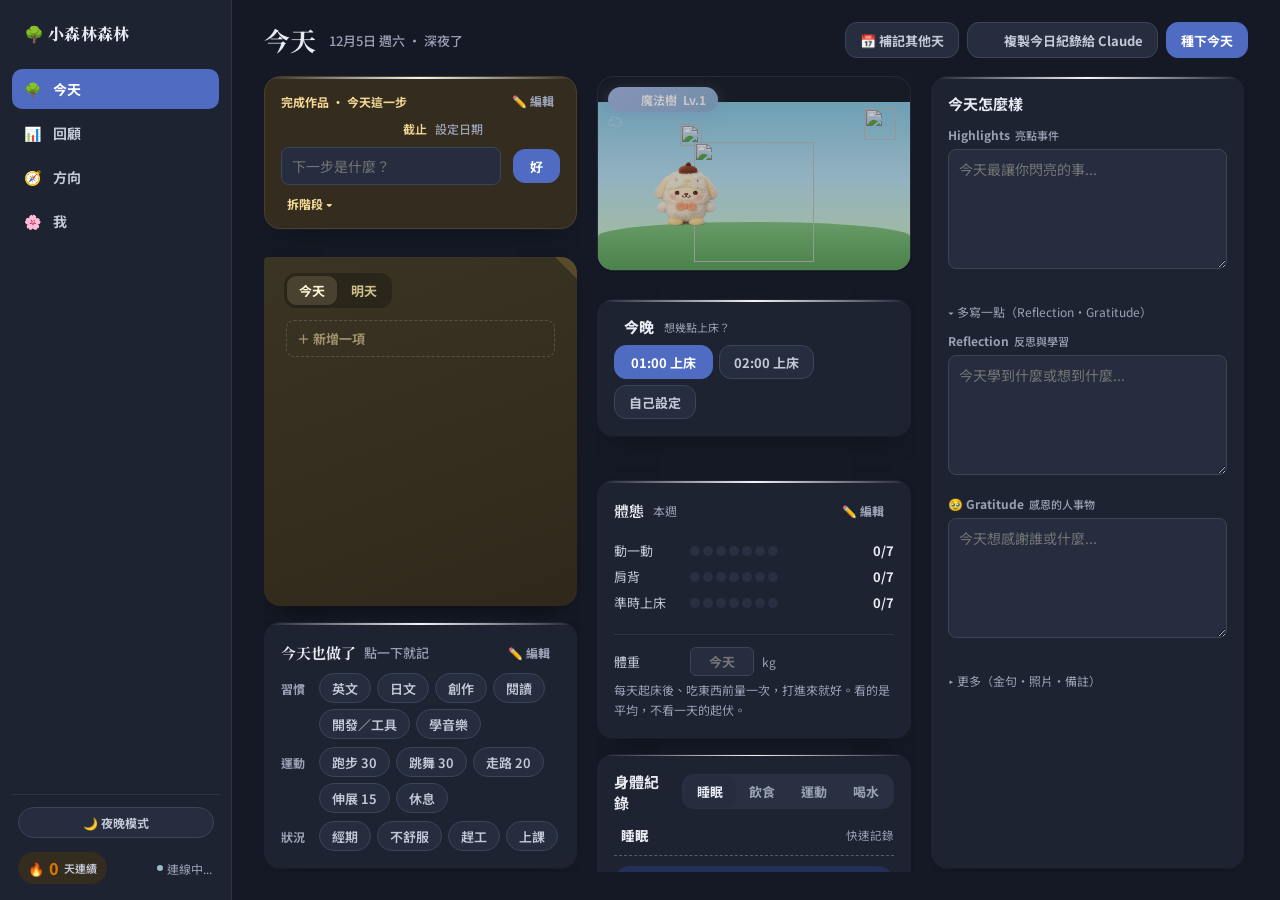
==== template/index.html @ 0d77231a "Direction page: sleep row, one goals list that is also the timeline, everything else folded into 'mo" ====
<!DOCTYPE html>
<html lang="zh-TW">
<head>
<meta charset="UTF-8"/>
<script>
// 全域錯誤顯示器：任何 JS 錯誤都在畫面頂端顯示紅條（含版本＋行號），
// 使用者截圖就能直接除錯——不再有「默默壞掉的空白畫面」。
window.__errLog=[];
window.addEventListener('error',function(e){
  window.__errLog.push((e.message||'?')+' @'+e.lineno);
  try{
    var show=function(){
      var t=document.getElementById('err-toast');
      if(!t){t=document.createElement('div');t.id='err-toast';
        t.style.cssText='position:fixed;top:8px;left:8px;right:8px;z-index:2147483647;background:#FFF0F0;border:2px solid #E24B4A;border-radius:12px;padding:9px 34px 9px 12px;font-size:12px;color:#A32D2D;font-family:monospace;line-height:1.6;word-break:break-all;box-shadow:0 6px 18px rgba(0,0,0,.15);';
        var x=document.createElement('div');x.textContent='✕';
        x.style.cssText='position:absolute;top:6px;right:10px;cursor:pointer;font-size:14px;font-weight:bold;';
        x.addEventListener('click',function(){t.remove();});
        t.appendChild(x);
        var m=document.createElement('div');m.id='err-toast-msg';t.appendChild(m);
        document.body.appendChild(t);}
      var msg=document.getElementById('err-toast-msg');
      if(msg)msg.textContent='⚠️ 程式錯誤（請截圖給 Claude）：'+(e.message||'?')+'（第 '+e.lineno+' 行）';
    };
    if(document.body)show();else document.addEventListener('DOMContentLoaded',show);
  }catch(_){}
});
</script>
<meta name="viewport" content="width=device-width,initial-scale=1.0,maximum-scale=1.0,viewport-fit=cover"/>
<title>魔法小森林</title>
<link rel="manifest" href="manifest.json"/>
<meta name="apple-mobile-web-app-capable" content="yes"/>
<meta name="mobile-web-app-capable" content="yes"/>
<meta name="apple-mobile-web-app-status-bar-style" content="default"/>
<meta name="apple-mobile-web-app-title" content="小森林"/>
<link rel="apple-touch-icon" href="puppy_icon.png"/>
<link rel="icon" type="image/png" href="puppy_icon.png"/>
<meta name="theme-color" content="#283E7C"/>
<link href="https://fonts.googleapis.com/css2?family=Baloo+2:wght@600;700;800&family=Quicksand:wght@400;500;600;700&family=Caveat:wght@600;700&family=Noto+Serif+TC:wght@600;700&family=Noto+Sans+TC:wght@400;500;700&display=swap" rel="stylesheet"/>
<style>
*{box-sizing:border-box;margin:0;padding:0;}
:root{
  --tc:#23252B;--tc2:#4A4D58;--tc3:#86899A;
  --primary:#283E7C;--primary-rgb:40,62,124;
  --secondary:#3F80B2;--secondary-rgb:63,128,178;
  --tertiary:#95BCC6;--tertiary-rgb:149,188,198;
  --pink:#E2AFC1;--pink-rgb:226,175,193;
  --gold:#FAC775;--gold-rgb:250,199,117;
  --ok:#3A8A6A;
  --g1:rgba(255,255,255,.55);--gb:rgba(255,255,255,.78);
  --gs:0 1px 2px rgba(35,35,30,.05),0 8px 20px -12px rgba(var(--primary-rgb),.22),0 10px 24px -14px rgba(var(--pink-rgb),.16),inset 0 1.5px 0 rgba(255,255,255,.92);
  --gs2:0 1px 2px rgba(35,35,30,.06),0 10px 26px -12px rgba(var(--primary-rgb),.26),0 14px 30px -14px rgba(var(--tertiary-rgb),.2),inset 0 2px 0 rgba(255,255,255,.95);
  --nm:4px 4px 10px rgba(var(--primary-rgb),.18),-2px -2px 7px rgba(255,255,255,.92),inset 0 1px 0 rgba(255,255,255,1);
  --nm-in:inset 3px 3px 8px rgba(var(--primary-rgb),.15),inset -2px -2px 6px rgba(255,255,255,.9);
}
body{font-family:'Quicksand',sans-serif;background:#E7E6E2;min-height:100vh;font-size:15px;}
/* 固定背景：灰階水泥感（點狀紋理＋顆粒噪點），iOS Safari 不支援 background-attachment:fixed，用 ::before 固定層 */
body::before{content:'';position:fixed;inset:0;z-index:-1;background-color:#E7E6E2;background-image:radial-gradient(circle,rgba(120,118,110,.22) 1px,transparent 1.4px);background-size:26px 26px;}
body::after{content:'';position:fixed;inset:0;z-index:-1;pointer-events:none;opacity:.5;background-image:url("data:image/svg+xml,%3Csvg xmlns='http://www.w3.org/2000/svg' width='120' height='120'%3E%3Cfilter id='n'%3E%3CfeTurbulence type='fractalNoise' baseFrequency='0.9' numOctaves='2' stitchTiles='stitch'/%3E%3C/filter%3E%3Crect width='100%25' height='100%25' filter='url(%23n)' opacity='0.05'/%3E%3C/svg%3E");}
.wrap{max-width:860px;margin:0 auto;}
.bg{min-height:100vh;padding:0 0 calc(90px + env(safe-area-inset-bottom));}
/* Web/桌面版：整體字級偏小，統一放大一點（改這個 --web-zoom 就能一次調整整體縮放） */
:root{--web-zoom:1;}
@media(min-width:768px){:root{--web-zoom:1.15;}.wrap{zoom:var(--web-zoom);}.bot-nav-wrap{zoom:var(--web-zoom);}}

/* TOP BAR */
.top-bar{padding:14px 1rem 8px;display:flex;align-items:center;justify-content:space-between;z-index:10;}
.top-date{font-family:'Baloo 2',sans-serif;font-size:15px;font-weight:800;color:var(--tc);display:flex;align-items:center;gap:6px;}
.top-date-sub{font-size:11px;color:var(--tc3);margin-top:1px;}
.date-btn{background:none;border:none;cursor:pointer;text-align:left;padding:0;}
.date-btn:hover .top-date{color:var(--primary);}
.streak-pill{display:flex;align-items:center;gap:5px;background:rgba(255,255,255,.7);border:1.5px solid rgba(255,200,80,.5);border-radius:999px;padding:4px 12px;box-shadow:0 2px 8px rgba(200,150,60,.12);}
.streak-num{font-family:'Baloo 2',sans-serif;font-size:16px;font-weight:800;color:#D4750A;}
.sync-badge{display:flex;align-items:center;gap:4px;font-size:10.5px;color:var(--tc3);padding:0 2px;}
.sync-dot{width:6px;height:6px;border-radius:50%;background:var(--tertiary);}
.sync-dot.syncing{background:var(--gold);animation:syncPulse .5s ease-in-out infinite;}
.sync-dot.error{background:#F09595;}

/* NAV */
.bot-nav-wrap{position:fixed;left:14px;right:14px;bottom:calc(16px + env(safe-area-inset-bottom));z-index:100;}
.bot-nav{max-width:860px;margin:0 auto;display:flex;align-items:center;gap:2px;background:rgba(255,255,255,.72);backdrop-filter:blur(22px);-webkit-backdrop-filter:blur(22px);border:1.5px solid rgba(255,255,255,.9);border-radius:999px;padding:7px 8px;box-shadow:0 14px 30px -10px rgba(var(--primary-rgb),.35),0 2px 6px rgba(0,0,0,.06),inset 0 1px 0 rgba(255,255,255,.95);}
.nav-btn{flex:1;padding:6px 2px;border:none;background:transparent;cursor:pointer;display:flex;flex-direction:column;align-items:center;gap:2px;font-family:'Quicksand',sans-serif;font-size:10px;font-weight:700;color:var(--tc3);transition:color .15s,background .15s;}
.nav-btn{border-radius:999px;margin:0;}
.nav-btn.active{color:#fff;background:linear-gradient(135deg,var(--primary),var(--secondary));box-shadow:0 6px 14px -4px rgba(var(--primary-rgb),.55);}
.nav-btn img{width:19px;height:19px;opacity:.48;transition:opacity .15s;}
.nav-btn.active img{opacity:1;}

.page{padding:0 .9rem;display:none;}
.page.active{display:block;}

/* GLASS CARDS */
.gcard{background:var(--g1);backdrop-filter:blur(16px);-webkit-backdrop-filter:blur(16px);border:1.5px solid var(--gb);border-radius:24px;box-shadow:var(--gs);padding:1.1rem 1.15rem;margin-bottom:12px;position:relative;overflow:hidden;}
.gcard::before{content:'';position:absolute;top:0;left:0;right:0;height:1.5px;background:linear-gradient(90deg,transparent,rgba(255,255,255,.95),transparent);pointer-events:none;}
.gcard-scene{background:rgba(240,248,255,.58);backdrop-filter:blur(28px);-webkit-backdrop-filter:blur(28px);border:1.5px solid rgba(255,255,255,.8);border-radius:26px;box-shadow:var(--gs2);padding:1rem;margin-bottom:12px;position:relative;overflow:hidden;}
.gcard-nb{background:rgba(255,252,235,.65);backdrop-filter:blur(18px);border:1.5px solid rgba(255,230,140,.5);border-radius:22px;box-shadow:0 8px 28px rgba(200,150,60,.1),inset 0 2px 0 rgba(255,255,255,.95);padding:1.1rem 1.15rem;margin-bottom:12px;}
.sec-hd{font-family:'Baloo 2',sans-serif;font-size:14px;font-weight:800;color:var(--tc);margin-bottom:12px;display:flex;align-items:center;gap:7px;}

/* RWD ROWS */
.home-row1,.home-row2{display:block;}
@media(min-width:768px){
  #today-events-card{margin-top:12px;margin-bottom:0;}
  .home-row1{display:flex;gap:12px;align-items:stretch;margin-bottom:12px;}
  .home-row1 .col-scene{flex:9;min-width:0;display:flex;flex-direction:column;}
  .home-row1 .col-habits{flex:3;min-width:0;display:flex;flex-direction:column;}
  .home-row1 .col-habits .gcard{flex:1;margin-bottom:0;display:flex;flex-direction:column;}
  .home-row1 .gcard-scene{flex:1;margin-bottom:0;display:flex;flex-direction:column;}
  .home-row1 .gcard-scene .scene-stage{flex:1;height:auto;min-height:300px;}
  .col-habits #habits{flex:1;align-content:flex-start;}
  .home-row2{display:flex;gap:12px;align-items:stretch;}
  .home-row2 .col-diary{flex:7;min-width:0;}
  .home-row2 .col-tdl{flex:5;min-width:0;}
  .home-row2 .gcard-nb,.home-row2 .gcard{margin-bottom:12px;height:calc(100% - 12px);}
  .col-habits #habits{display:flex !important;flex-direction:column;gap:8px;}
}

/* SCENE */
.scene-stage{position:relative;height:300px;z-index:1;border-radius:18px;overflow:hidden;}
.sky-bg{position:absolute;inset:0;background:linear-gradient(180deg,#87CEEB 0%,#B8E4F9 45%,#C8EED8 75%,#A8D8A8 100%);}
.ground-el{position:absolute;bottom:0;left:0;right:0;height:48px;background:linear-gradient(180deg,#7EC87E,#5BA85B);border-radius:50% 50% 0 0/30% 30% 0 0;}
.floor-flowers{position:absolute;inset:0;pointer-events:none;z-index:3;}
.floor-flower-item{position:absolute;cursor:grab;touch-action:none;pointer-events:all;z-index:3;}
.floor-flower-item:active{cursor:grabbing;}

/* STICKY NOTE */
.sticky-note{position:absolute;right:10px;top:10px;z-index:6;background:linear-gradient(160deg,#FFF7DC,#FCEEB8);border:none;border-radius:4px 14px 14px 14px;padding:13px 14px 20px;min-width:130px;max-width:170px;box-shadow:0 2px 4px rgba(35,35,30,.1),0 14px 26px -14px rgba(160,120,20,.4);font-size:11px;color:var(--tc);transform:rotate(2deg);cursor:grab;touch-action:none;animation:noteFloat 4s ease-in-out infinite;}
.sticky-note:active{cursor:grabbing;}
/* 自由調整寬高：拖右下角 */
.sticky-note.sized{display:flex;flex-direction:column;max-width:none;min-width:0;}
/* 拉大後清單靠 flex 自動填滿剩餘高度並自己撐出捲軸；
   min-height:0 是必要的，否則 flex 項目不會縮到比內容小、也就不會出現捲軸 */
.sticky-note.sized #sticky-items{flex:1 1 auto;min-height:0;overflow-y:auto;overflow-x:hidden;padding-right:6px;}
/* 捲軸改細窄圓角、配色跟著紙條的暖棕色走，不要用瀏覽器預設的灰色直角樣式 */
.sticky-note.sized #sticky-items{scrollbar-width:thin;scrollbar-color:#C9AE73 transparent;}
.sticky-note.sized #sticky-items::-webkit-scrollbar{width:5px;}
.sticky-note.sized #sticky-items::-webkit-scrollbar-track{background:transparent;}
.sticky-note.sized #sticky-items::-webkit-scrollbar-thumb{background:#C9AE73;border-radius:999px;}
.sticky-note.sized #sticky-items::-webkit-scrollbar-thumb:hover{background:#B79A55;}
.sticky-resize{position:absolute;right:1px;bottom:1px;width:18px;height:18px;cursor:nwse-resize;touch-action:none;z-index:9;opacity:.45;transition:opacity .15s;}
.sticky-resize::before{content:'';position:absolute;right:4px;bottom:4px;width:8px;height:8px;border-right:2px solid #B79A55;border-bottom:2px solid #B79A55;border-radius:0 0 3px 0;}
.sticky-note:hover .sticky-resize{opacity:.9;}
.sticky-resize:active{opacity:1;}
.sticky-note::before{content:'';position:absolute;top:0;right:0;width:0;height:0;border-style:solid;border-width:0 18px 18px 0;border-color:transparent #F0DA8E transparent transparent;}
.sticky-hw-date{position:absolute;bottom:2px;right:12px;font-family:'Caveat',cursive;font-size:1.6em;font-weight:700;color:#8A6D1F;transform:rotate(-4deg);opacity:.9;pointer-events:none;}
.sticky-top{display:flex;align-items:center;justify-content:space-between;gap:6px;margin-bottom:3px;}
.sticky-header{font-weight:700;font-size:1em;color:#A08030;white-space:nowrap;}
.sticky-item{display:flex;align-items:center;gap:6px;margin-bottom:5px;font-size:1em;line-height:1.4;}
.sticky-check{width:var(--sn-cb,20px);height:var(--sn-cb,20px);flex-shrink:0;border:1.5px solid rgba(160,130,60,.55);border-radius:5px;cursor:pointer;display:flex;align-items:center;justify-content:center;font-size:calc(var(--sn-cb,20px)*0.62);color:var(--ok);background:rgba(255,255,255,.7);}
.sticky-check.done{background:rgba(var(--tertiary-rgb),.4);border-color:rgba(var(--tertiary-rgb),.8);}
.sticky-empty{font-size:1em;color:#B09850;line-height:1.6;text-align:center;padding:4px 0;}
.sticky-item .sticky-txt{flex:1;min-width:0;}
/* 一律淡淡顯示就好：只在 hover 出現的話，手機上等於找不到 */
.sticky-del{flex-shrink:0;width:16px;height:16px;border:none;padding:0;border-radius:4px;background:none;color:#B79A55;font-size:11px;line-height:1;cursor:pointer;opacity:.45;transition:opacity .15s,background .15s,color .15s;}
.sticky-item:hover .sticky-del{opacity:.8;}
/* 便利貼上直接新增 */
.sticky-add{margin:3px 2px 0;padding:5px 6px;border:1.5px dashed rgba(183,154,85,.5);border-radius:8px;
  text-align:center;color:#9A8248;font-weight:700;cursor:pointer;opacity:.7;transition:opacity .15s,background .15s;}
.sticky-add:hover{opacity:1;background:rgba(183,154,85,.12);}
.sticky-addrow{display:flex;align-items:center;gap:4px;margin:3px 2px 0;}
.sticky-addin{min-width:0;background:rgba(255,255,255,.85);border:1.5px solid rgba(183,154,85,.45);border-radius:7px;
  padding:4px 6px;font-family:'Quicksand',sans-serif;font-size:1em;color:var(--tc);outline:none;}
.sticky-addin:focus{border-color:rgba(183,154,85,.9);}
.sticky-addin.th{flex:0 0 42%;}
.sticky-addin.tk{flex:1;}
.sticky-addok{flex-shrink:0;width:22px;height:22px;border:none;border-radius:6px;cursor:pointer;
  background:rgba(183,154,85,.25);color:#7A5F20;font-size:12px;line-height:1;}
.sticky-addok:hover{background:rgba(183,154,85,.45);}
/* 拖曳排序把手（便利貼與明天 TDL 編輯列共用） */
/* 把手要好按：13px 的小方塊手指根本點不到，靠左右內距把可觸範圍撐到 ~24px */
.row-grip{flex-shrink:0;width:10px;padding:6px 7px;margin:-6px -2px -6px -4px;text-align:center;
  cursor:grab;user-select:none;touch-action:none;
  color:#B79A55;font-size:13px;line-height:1;opacity:.45;transition:opacity .15s;}
.sticky-item:hover .row-grip,.tdl-row-wrap:hover .row-grip{opacity:.75;}
.row-grip:active{cursor:grabbing;opacity:1;}
.tdl-row-wrap .row-grip{color:var(--tc3);}
.row-dragging{opacity:.6;transform:scale(.99);}
/* ⏩ 順延到明天 */
.sticky-post{flex-shrink:0;width:18px;height:18px;border:none;padding:0;border-radius:5px;background:none;color:#9A8248;font-size:11px;line-height:1;cursor:pointer;opacity:.45;transition:opacity .15s,background .15s,color .15s;}
.sticky-item:hover .sticky-post{opacity:.85;}
.sticky-post:hover,.sticky-post:active{background:rgba(var(--secondary-rgb),.22);color:var(--secondary);opacity:1;}
.sticky-carry{margin-left:5px;padding:0 5px;border-radius:999px;background:rgba(183,154,85,.22);color:#8A6A2E;font-size:9.5px;font-weight:800;font-family:'Baloo 2',sans-serif;vertical-align:1px;white-space:nowrap;}
.sticky-del:hover,.sticky-del:active{background:rgba(200,60,60,.15);color:#C03A3A;opacity:1;}
.sticky-ctrls{display:flex;gap:3px;flex-shrink:0;}
.sn-btn{width:18px;height:18px;border:none;border-radius:5px;background:rgba(180,140,40,.18);color:#8A6A20;font-size:12px;font-weight:700;cursor:pointer;line-height:1;padding:0;display:flex;align-items:center;justify-content:center;}
.sn-btn:active{background:rgba(180,140,40,.35);}

.level-pill{display:inline-flex;align-items:center;gap:6px;background:linear-gradient(135deg,var(--primary),var(--secondary));border:none;border-radius:999px;padding:5px 16px;font-family:'Baloo 2',sans-serif;font-size:13px;font-weight:700;color:#fff;box-shadow:0 4px 14px rgba(var(--primary-rgb),.35);}
.exp-seg{width:20px;height:8px;border-radius:4px;transition:all .3s;}
.exp-seg.on{background:linear-gradient(90deg,var(--tertiary),var(--tertiary));box-shadow:0 0 6px rgba(var(--tertiary-rgb),.5);}
.exp-seg.pulse{animation:segPulse 1.4s ease-in-out infinite;}
.exp-seg.off{background:rgba(255,255,255,.4);}

/* CHIPS */
.neo-chip{display:flex;align-items:center;gap:7px;padding:9px 11px;background:linear-gradient(145deg,rgba(255,255,255,.92),rgba(227,233,242,.65));border:1.5px solid rgba(255,255,255,.85);border-radius:15px;box-shadow:var(--nm);cursor:pointer;font-size:12px;font-weight:600;color:var(--tc);transition:all .18s;user-select:none;position:relative;overflow:hidden;}
.neo-chip:hover{box-shadow:5px 5px 13px rgba(var(--primary-rgb),.22),-3px -3px 9px rgba(255,255,255,.95);}
.neo-chip.on{background:linear-gradient(145deg,rgba(var(--tertiary-rgb),.45),rgba(var(--tertiary-rgb),.55));border-color:rgba(var(--tertiary-rgb),.7);box-shadow:var(--nm-in);}
.neo-chip.locked{opacity:.65;cursor:not-allowed;}

/* BUTTONS — Neumorphism：淺色同底面＋雙層柔和陰影營造凹凸感 */
.liq-btn{width:100%;padding:13px;border:none;border-radius:18px;cursor:pointer;font-family:'Baloo 2',sans-serif;font-size:15px;font-weight:800;background:linear-gradient(135deg,var(--primary) 0%,var(--secondary) 40%,var(--tertiary) 100%);color:#fff;box-shadow:5px 5px 14px rgba(var(--primary-rgb),.35),-3px -3px 10px rgba(255,255,255,.5),inset 0 1.5px 0 rgba(255,255,255,.35);display:flex;align-items:center;justify-content:center;gap:8px;margin-bottom:10px;transition:transform .15s,box-shadow .15s;position:relative;overflow:hidden;}
.liq-btn:hover{transform:translateY(-2px);}
.liq-btn:active{transform:translateY(0);box-shadow:inset 3px 3px 8px rgba(30,45,90,.35),inset -2px -2px 6px rgba(255,255,255,.25);}
.liq-btn:disabled{opacity:.5;cursor:not-allowed;transform:none;}
.ghost-btn{width:100%;padding:10px;border-radius:15px;cursor:pointer;font-family:'Quicksand',sans-serif;font-size:13px;font-weight:600;color:var(--tc2);background:linear-gradient(145deg,#fff,#EEF0F5);border:none;box-shadow:var(--nm);display:flex;align-items:center;justify-content:center;gap:6px;margin-bottom:8px;transition:box-shadow .15s;}
.ghost-btn:active{box-shadow:var(--nm-in);}
.mini-btn{background:linear-gradient(145deg,#fff,#EEF0F5);border:none;border-radius:11px;padding:7px 14px;color:var(--primary);font-family:'Baloo 2',sans-serif;font-weight:700;font-size:13px;cursor:pointer;box-shadow:var(--nm);transition:box-shadow .15s,transform .1s;}
.mini-btn:active{box-shadow:var(--nm-in);transform:translateY(1px);}

/* DIARY */
.diary-section{margin-bottom:12px;}
.diary-label{font-size:13px;font-weight:700;color:var(--tc);margin-bottom:5px;display:flex;align-items:center;gap:5px;}
.diary-ta{width:100%;min-height:52px;resize:vertical;background:rgba(255,255,255,.5);border:1.5px solid rgba(255,255,255,.7);border-radius:12px;padding:8px 11px;font-family:'Quicksand',sans-serif;font-size:13px;color:var(--tc);line-height:1.7;outline:none;box-shadow:var(--nm-in);}
.diary-ta:focus{border-color:rgba(var(--tertiary-rgb),.7);}
.quote-input{width:100%;background:rgba(255,255,255,.5);border:1.5px solid rgba(var(--secondary-rgb),.4);border-radius:12px;padding:8px 11px;font-family:'Quicksand',sans-serif;font-size:13px;color:var(--tc);outline:none;box-shadow:var(--nm-in);font-style:italic;}

/* TDL */
.tdl-row-wrap{display:flex;gap:6px;margin-bottom:7px;align-items:center;}
.tdl-in{background:rgba(255,255,255,.72);border:1.5px solid rgba(255,255,255,.85);border-radius:11px;padding:7px 9px;font-family:'Quicksand',sans-serif;font-size:13px;color:var(--tc);outline:none;box-shadow:var(--nm-in);}
.tdl-confirm-btn{background:rgba(255,255,255,.55);border:1.5px solid rgba(255,255,255,.8);border-radius:9px;cursor:pointer;padding:5px 8px;font-size:13px;color:var(--tc3);flex-shrink:0;transition:all .15s;}
.tdl-confirm-btn.confirmed{background:rgba(var(--tertiary-rgb),.35);border-color:rgba(var(--tertiary-rgb),.7);color:var(--ok);}
.tdl-del-btn{background:rgba(255,255,255,.45);border:1.5px solid rgba(255,255,255,.7);border-radius:9px;cursor:pointer;padding:5px 8px;font-size:13px;color:var(--tc3);flex-shrink:0;}
.tdl-row-wrap.confirmed-row .tdl-in{color:var(--ok);font-weight:600;}

/* CAL POPUP */
.cal-grid{display:grid;grid-template-columns:repeat(7,1fr);gap:0;border:1px solid rgba(var(--secondary-rgb),.3);border-radius:16px;overflow:hidden;background:rgba(255,255,255,.6);}
.cal-dow{text-align:center;font-size:11.5px;font-weight:700;color:var(--tc3);padding:9px 0 7px;letter-spacing:2px;border-bottom:1px solid rgba(var(--secondary-rgb),.25);background:rgba(255,255,255,.55);}
.cal-day{min-height:76px;min-width:0;display:flex;flex-direction:column;align-items:stretch;justify-content:flex-start;cursor:pointer;font-size:13px;font-weight:600;color:var(--tc);position:relative;background:transparent;transition:background .15s;padding:3px 3px 4px;gap:2px;border-right:1px solid rgba(var(--secondary-rgb),.15);border-bottom:1px solid rgba(var(--secondary-rgb),.15);overflow:hidden;}
.cal-grid > :nth-child(7n){border-right:none;}
/* 日期數字靠左（不再置中），跟「+」各占一角，格子再窄也不會擠在一起；
   右邊保留固定寬度給「+」，數字/圓點永遠留在安全區內 */
.cal-day .cd-num{display:flex;align-items:center;justify-content:flex-start;line-height:1;margin-bottom:1px;padding-right:19px;}
.cal-day .cd-n{width:24px;height:24px;flex-shrink:0;border-radius:50%;display:flex;align-items:center;justify-content:center;font-family:'Baloo 2',sans-serif;font-size:14.5px;font-weight:800;}
/* 備註小圓點獨立放右下角，不擠進日期數字那一列——跟「+」（右上）、數字（左上）三個角落互不相干 */
.cd-note-dot{position:absolute;bottom:4px;right:4px;width:5px;height:5px;border-radius:50%;background:var(--gold);z-index:1;}
.cal-add{position:absolute;top:3px;right:3px;width:19px;height:19px;border-radius:50%;background:rgba(var(--primary-rgb),.13);color:var(--primary);font-size:13px;font-weight:700;line-height:19px;text-align:center;cursor:pointer;z-index:2;opacity:.6;}
.cal-day:hover .cal-add{opacity:1;}
.cal-add:hover{background:rgba(var(--primary-rgb),.3);opacity:1;}
.cal-add:active{opacity:1;transform:scale(.92);}
/* 手機沒有 hover，「+」直接稍微淡淡常駐顯示，不用等點過才看得到 */
@media(hover:none){.cal-add{opacity:.7;}}
/* 行程方塊：看起來就可以點（細框），點下去直接編輯該行程 */
.cal-ev-chip{min-width:0;font-size:10px;line-height:1.45;background:rgba(var(--primary-rgb),.12);color:var(--primary);border:1px solid rgba(var(--primary-rgb),.2);border-radius:5px;padding:2px 5px;overflow:hidden;text-overflow:ellipsis;white-space:nowrap;font-weight:700;text-align:left;margin-bottom:2px;cursor:pointer;}
.cal-ev-chip:active{filter:brightness(.94);transform:scale(.97);}
.cal-more{font-size:10px;color:var(--secondary);font-weight:700;text-align:left;padding-left:4px;}
/* 跨日行程橫幅：每一天各自渲染自己那一小段，同一列裡沒有橫幅的格子補一個等高透明佔位——
   靠 CSS Grid 每列自動同高對齊，不用量 DOM 座標，縮放/換字級都不會跑位或疊住下面的行程 */
.cal-bars{display:flex;flex-direction:column;gap:2px;margin:1px 0 3px;min-width:0;}
.cal-bar-seg{min-width:0;border-radius:4px;font-size:10px;line-height:1;color:#fff;font-weight:700;padding:0 4px;display:flex;align-items:center;overflow:hidden;white-space:nowrap;text-overflow:ellipsis;cursor:pointer;}
.cal-bar-seg:active{filter:brightness(.92);}
.cal-bar-seg.empty{background:transparent;cursor:default;pointer-events:none;}
/* 日曆下方面板：質感細節 */
.cal-day-badge{width:40px;height:40px;border-radius:12px;background:linear-gradient(155deg,var(--primary),#1B2C58);color:#fff;display:flex;flex-direction:column;align-items:center;justify-content:center;line-height:1;flex-shrink:0;box-shadow:0 1px 2px rgba(var(--primary-rgb),.3),0 8px 16px -8px rgba(var(--primary-rgb),.55);}
.cal-day-badge .cdb-n{font-family:'Baloo 2',sans-serif;font-size:16px;font-weight:800;}
.cal-day-badge .cdb-m{font-size:10px;letter-spacing:.05em;opacity:.85;margin-top:4px;}
.cal-vine{height:12px;margin:16px 0;background-image:url("data:image/svg+xml,%3Csvg xmlns='http://www.w3.org/2000/svg' width='40' height='14' viewBox='0 0 40 14'%3E%3Cpath d='M0 7 Q10 -2 20 7 T40 7' fill='none' stroke='%23C8BEEA' stroke-width='1.4'/%3E%3C/svg%3E");background-repeat:repeat-x;background-size:36px 12px;opacity:.8;}
.cal-ev-row{border-radius:12px;transition:background .15s;}
.cal-ev-row:hover{background:rgba(var(--secondary-rgb),.16);}
.cal-tag-chip{font-size:10.5px;font-weight:700;border-radius:999px;padding:4px 12px;background:rgba(var(--secondary-rgb),.35);color:var(--primary);flex-shrink:0;white-space:nowrap;}
.cal-swatch-dot{border-radius:9px;transition:transform .12s,box-shadow .12s;box-shadow:0 1px 3px rgba(35,35,30,.15);}
.cal-swatch-dot.picked{transform:scale(1.14);box-shadow:0 2px 8px rgba(var(--primary-rgb),.35);}
.cal-swatch:hover .cal-swatch-dot{transform:translateY(-2px);}
.cal-swatch:active .cal-swatch-dot{transform:scale(.92);}
.cal-form-card{border:1.5px solid rgba(var(--secondary-rgb),.5);border-radius:16px;padding:16px;margin-top:0;background:rgba(255,255,255,.62);box-shadow:0 1px 2px rgba(var(--primary-rgb),.05),0 12px 28px -18px rgba(var(--primary-rgb),.22);}
.cal-lbl{font-size:12px;color:var(--tc2);font-weight:700;letter-spacing:.02em;display:inline-flex;align-items:center;gap:4px;}
.cal-lbl svg{flex-shrink:0;opacity:.85;}
.cal-save-btn{font-size:14px;padding:12px 16px;}
.cal-save-btn:active{transform:translateY(1px);}
.cal-save-btn:active{transform:translateY(1px) scale(.99);box-shadow:0 1px 2px rgba(var(--primary-rgb),.35);}
@media(min-width:768px){
  .cal-day{min-height:92px;padding:4px 4px 5px;gap:2.5px;}
  .cal-day .cd-num{padding-right:22px;}
  .cal-day .cd-n{width:30px;height:30px;font-size:17px;}
  .cal-ev-chip{font-size:11px;padding:3px 7px;}
  .cal-more{font-size:10.5px;}
  .cal-dow{font-size:12.5px;}
  .cal-add{width:20px;height:20px;font-size:14px;line-height:20px;}
}
.cal-day:hover{background:rgba(var(--primary-rgb),.08);}
/* 日曆格子的三種狀態，各自負責一件事，疊在一起也不會打架：
   ① 有紀錄的那天 → 整格淺藍綠底（一眼看出「這天寫過東西」）
   ② 今天 → 數字實心深色圓（不靠底色，跟其他底色狀態都能共存）
   ③ 補記中正在看的那一天 → 整格淡黃底＋數字變深黃色（不再用外框圈，跟「已有紀錄」的
      藍綠底疊在一起時，淡黃底優先顯示——你正在看的那天，比它有沒有紀錄更重要） */
.cal-day.has-record{background:rgba(var(--tertiary-rgb),.24);}
.cal-day.has-record:hover{background:rgba(var(--tertiary-rgb),.34);}
.cal-day.has-record .cd-n{color:#1F6B54;}
.cal-day.today .cd-n{background:var(--primary);color:#fff;font-weight:800;}
.cal-day.today.has-record .cd-n{color:#fff;}
.cal-day.viewing{background:rgba(var(--gold-rgb),.38);}
.cal-day.viewing:hover{background:rgba(var(--gold-rgb),.46);}
.cal-day.viewing .cd-n{color:#7A5A00;font-weight:800;}
.cal-day.empty{pointer-events:none;background:rgba(230,238,244,.3);}
.cal-day.empty .cal-add{display:none;}
.cal-dot{width:5px;height:5px;border-radius:50%;background:var(--tertiary);position:absolute;bottom:3px;}
.cal-chip{display:flex;align-items:center;gap:5px;padding:7px 8px;background:rgba(255,255,255,.5);border:1.5px solid rgba(255,255,255,.8);border-radius:11px;cursor:pointer;font-size:11px;font-weight:600;color:var(--tc);transition:all .15s;}
.cal-chip.on{background:rgba(var(--tertiary-rgb),.35);border-color:rgba(var(--tertiary-rgb),.7);}

/* HEATMAP */
.heatmap-row{display:flex;align-items:center;gap:6px;margin-bottom:6px;}
.heatmap-label{font-size:11px;color:var(--tc2);width:44px;flex-shrink:0;font-weight:600;}
.heatmap-cells{display:flex;gap:2px;flex:1;}
.heatmap-cell{width:100%;aspect-ratio:1;border-radius:3px;}
.heatmap-cell.done{background:linear-gradient(135deg,var(--tertiary),var(--tertiary));box-shadow:0 0 4px rgba(var(--tertiary-rgb),.4);}
.heatmap-cell.miss{background:rgba(var(--secondary-rgb),.2);}

/* STATS */
.stat-grid{display:grid;grid-template-columns:repeat(3,1fr);gap:8px;margin-bottom:12px;}
.stat-card{background:rgba(255,255,255,.5);border-radius:14px;padding:10px;text-align:center;box-shadow:var(--nm-in);}
.stat-num{font-family:'Baloo 2',sans-serif;font-size:22px;font-weight:800;}
.stat-lbl{font-size:10px;color:var(--tc3);margin-top:2px;}
.exp-badge{background:linear-gradient(135deg,rgba(var(--tertiary-rgb),.4),rgba(var(--tertiary-rgb),.3));border:1.5px solid rgba(var(--tertiary-rgb),.5);border-radius:999px;padding:2px 10px;font-family:'Baloo 2',sans-serif;font-size:12px;font-weight:700;color:var(--ok);}
.week-card{background:rgba(255,255,255,.5);border:1.5px solid rgba(255,255,255,.75);border-radius:18px;box-shadow:var(--gs);padding:.9rem 1rem;margin-bottom:10px;}
.week-day-hd{font-family:'Baloo 2',sans-serif;font-size:13px;font-weight:800;color:var(--tc);margin-bottom:6px;display:flex;align-items:center;justify-content:space-between;}
.habit-dots{display:flex;gap:4px;flex-wrap:wrap;}
.habit-dot{width:24px;height:24px;border-radius:8px;display:flex;align-items:center;justify-content:center;}
.habit-dot.done{background:rgba(var(--tertiary-rgb),.25);box-shadow:var(--nm-in);}
.habit-dot.miss{background:rgba(var(--secondary-rgb),.15);}
.week-diary-full{font-size:12px;color:var(--tc2);margin-top:6px;background:rgba(255,255,255,.4);border-radius:10px;padding:8px 10px;line-height:1.6;}
.week-diary-full b{color:var(--tc);}
.empty-state{text-align:center;padding:2rem 1rem;color:var(--tc3);font-size:13px;line-height:2;}
.witness-card{background:linear-gradient(135deg,rgba(var(--tertiary-rgb),.28),rgba(var(--secondary-rgb),.22));border:1.5px solid rgba(255,255,255,.75);border-radius:20px;padding:14px 16px;margin-bottom:12px;font-size:13px;line-height:1.85;color:var(--tc);box-shadow:var(--gs);}

/* PERIOD NAV */
.period-nav{display:flex;align-items:center;justify-content:space-between;background:rgba(255,255,255,.55);border:1.5px solid rgba(255,255,255,.8);border-radius:16px;padding:8px 6px;margin-top:4px;margin-bottom:10px;box-shadow:var(--nm);}
.period-arrow{background:rgba(255,255,255,.7);border:1.5px solid rgba(var(--secondary-rgb),.5);border-radius:10px;width:34px;height:34px;font-size:16px;color:var(--tc);cursor:pointer;flex-shrink:0;}
.period-label{font-family:'Baloo 2',sans-serif;font-size:13px;font-weight:800;color:var(--tc);text-align:center;flex:1;}
.jump-today-btn{display:inline-block;font-size:11px;color:#5A4A8A;background:rgba(var(--secondary-rgb),.35);border:1px solid rgba(var(--secondary-rgb),.6);border-radius:999px;padding:4px 12px;cursor:pointer;margin-bottom:10px;}

/* COMPARE */
.cmp{font-size:10px;margin-left:4px;font-weight:700;}
.cmp.up{color:var(--ok);}
.cmp.down{color:#B8724A;}
.cmp.same{color:var(--tc3);}
/* 監督模式（唯讀）：把會寫入的操作全部藏起來；文字輸入由 JS 設 readOnly */
body.viewer-mode #plant-btn,body.viewer-mode #draft-btn,
body.viewer-mode .cal-add,body.viewer-mode .cal-save-btn,body.viewer-mode .tdl-confirm-btn,
body.viewer-mode .mini-btn,body.viewer-mode .support-item-del,body.viewer-mode .support-cat-del,
body.viewer-mode .support-add-row,body.viewer-mode .quote-del,body.viewer-mode .quote-edit,
body.viewer-mode .card-del,body.viewer-mode .card-edit,body.viewer-mode .exp-toggle,
body.viewer-mode #danger-zone-toggle,body.viewer-mode #danger-zone-body,
body.viewer-mode #habit-archive-list,body.viewer-mode #draft-btn{display:none!important;}
body.viewer-mode .neo-chip,body.viewer-mode .sticky-check,body.viewer-mode .habit-dot{pointer-events:none;}

/* DISTRIBUTION BARS */
.dist-row{display:flex;align-items:center;gap:8px;margin-bottom:7px;}
.dist-label{width:60px;flex-shrink:0;font-size:12px;color:var(--tc2);font-weight:600;display:flex;align-items:center;gap:4px;}
.dist-bar-bg{flex:1;height:14px;background:rgba(var(--secondary-rgb),.2);border-radius:7px;overflow:hidden;}
.dist-bar-fill{height:100%;border-radius:7px;background:linear-gradient(90deg,var(--secondary),var(--tertiary));}
.dist-count{font-size:11px;color:var(--tc3);width:32px;text-align:right;flex-shrink:0;font-family:'Baloo 2',sans-serif;font-weight:700;}
/* TDL 主題達成率 / 逐項明細 */
.theme-label{width:78px;flex-shrink:0;font-size:12px;color:var(--tc2);font-weight:700;overflow:hidden;text-overflow:ellipsis;white-space:nowrap;}
.tdl-day-hd{font-family:'Baloo 2',sans-serif;font-size:11.5px;font-weight:800;color:var(--tc2);margin:11px 0 3px;}
.tdl-day-hd:first-child{margin-top:0;}
.tdl-det-row{display:flex;align-items:flex-start;gap:6px;font-size:12px;line-height:1.55;padding:1.5px 0;color:var(--tc);}
.tdl-det-row .mk{flex-shrink:0;}
.tdl-det-row.undone{color:var(--tc3);}
.tdl-det-row .th{color:var(--secondary);font-weight:700;}
.tdl-note{font-size:11px;color:var(--tc3);margin-top:8px;line-height:1.5;}

/* TREND CHART */
.trend-chart{display:flex;align-items:flex-end;gap:5px;height:90px;padding-top:6px;}
.trend-bar-wrap{flex:1;display:flex;flex-direction:column;align-items:center;justify-content:flex-end;height:100%;gap:4px;}
.trend-bar{width:100%;max-width:26px;border-radius:6px 6px 3px 3px;background:linear-gradient(180deg,var(--tertiary),var(--tertiary));transition:height .3s;min-height:3px;}
.trend-bar.empty{background:rgba(var(--secondary-rgb),.2);}
.trend-lbl{font-size:10px;color:var(--tc3);}

/* FRUIT PROGRESS */
.fp-row{display:flex;align-items:center;gap:8px;margin-bottom:9px;}
.fp-icons{font-size:15px;width:56px;flex-shrink:0;}
.fp-bar-bg{flex:1;height:12px;background:rgba(var(--secondary-rgb),.2);border-radius:6px;overflow:hidden;}
.fp-bar-fill{height:100%;border-radius:6px;background:linear-gradient(90deg,var(--gold),#F090B0);}
.fp-count{font-size:11px;color:var(--tc3);width:44px;text-align:right;flex-shrink:0;}

/* IDENTITY PROGRESS */
.idp-row{display:flex;align-items:center;gap:8px;margin-bottom:8px;}
.idp-bar-bg{flex:1;height:10px;background:rgba(var(--secondary-rgb),.2);border-radius:5px;overflow:hidden;}
.idp-bar-fill{height:100%;border-radius:5px;background:linear-gradient(90deg,var(--secondary),var(--pink));}
.idp-txt{font-size:11px;color:var(--tc2);width:150px;flex-shrink:0;}

/* KEYWORDS */
.keyword-tag{display:inline-flex;align-items:center;gap:3px;background:rgba(var(--secondary-rgb),.25);border:1px solid rgba(var(--secondary-rgb),.5);border-radius:999px;padding:4px 11px;font-size:12px;color:var(--tc);margin:3px 4px 3px 0;}
.keyword-tag b{font-family:'Baloo 2',sans-serif;color:var(--primary);}

.highlight-quote-box{background:rgba(255,255,255,.5);border-left:3px solid rgba(var(--secondary-rgb),.7);border-radius:8px;padding:10px 12px;font-size:13px;color:var(--tc);line-height:1.6;font-style:italic;}
.highlight-quote-box .hq-date{display:block;font-size:10px;color:var(--tc3);font-style:normal;margin-top:5px;}

/* ── 週/月回顧儀表板 v3：總覽→分析→洞察→明細 ─────────────
   設計原則：
   ① 分區標題（.rd-zone）把頁面切成四層敘事，每層回答一個問題
   ② 「弱點統一用粉色」：最弱的一天、達成率低的主題、快消失的習慣
      全部用同一種粉紅——掃一眼頁面，粉色的地方就是需要注意的地方
   ③ 手機維持單欄堆疊；桌面（≥768px）才啟用 .rd-pair 兩欄並排 */
.rd-zone{display:flex;align-items:center;gap:8px;font-weight:800;font-size:13.5px;color:var(--tc2);margin:18px 2px 10px;}
.rd-zone::after{content:'';flex:1;height:1.5px;background:linear-gradient(90deg,rgba(var(--primary-rgb),.16),transparent);border-radius:2px;}
.page>.rd-zone:first-of-type{margin-top:4px;}
.stat-strip{display:grid;grid-template-columns:repeat(3,1fr);gap:8px;margin-bottom:12px;}
.stat-strip .stat-card{padding:10px 4px;}
/* 習慣總表：每個習慣一列＝名字＋日格＋天數，同時看到「做了幾天」和「規律長怎樣」。
   內容置中且寬度有上限，卡片再寬也不會出現「格子擠左、天數孤零零貼右」的大空洞 */
.hg-row{display:flex;align-items:center;gap:7px;margin-bottom:5px;max-width:470px;margin-left:auto;margin-right:auto;}
.hg-name{width:72px;flex-shrink:0;font-size:11.5px;color:var(--tc2);font-weight:700;display:flex;align-items:center;gap:3px;white-space:nowrap;overflow:hidden;}
.hg-cells{display:flex;gap:3px;flex:1;min-width:0;}
.hg-c{flex:1 1 19px;max-width:30px;min-width:3px;aspect-ratio:1;height:auto;border-radius:5px;background:rgba(var(--secondary-rgb),.13);}
.hg-cells.hg-month .hg-c{border-radius:2px;}
.hg-c.on{background:rgba(var(--secondary-rgb),.75);box-shadow:0 0 3px rgba(var(--secondary-rgb),.3);}
.hg-n{width:36px;text-align:right;font-size:11px;color:var(--tc3);flex-shrink:0;font-family:'Baloo 2',sans-serif;font-weight:800;}
.hg-n.hot{color:#D4750A;}
.hg-dow{flex:1 1 19px;max-width:30px;min-width:3px;text-align:center;font-size:10px;color:var(--tc3);}
/* 身份進度圓環：比長條更有「集滿」感；進度低於一半用粉色（弱點色） */
.id-rings{display:flex;flex-wrap:wrap;justify-content:space-around;gap:8px 4px;padding-top:2px;}
.id-ring{text-align:center;width:74px;}
.id-ring-svg{position:relative;width:58px;height:58px;margin:0 auto;}
.id-ring-svg svg{width:100%;height:100%;}
.id-ring-emoji{position:absolute;inset:0;display:flex;align-items:center;justify-content:center;}
.id-ring-lbl{font-size:10.5px;color:var(--tc2);font-weight:700;margin-top:3px;}
.id-ring-sub{font-size:10px;color:var(--tc3);font-family:'Baloo 2',sans-serif;font-weight:700;}
/* 成長之路：🍎→🍏→⭐→🌱→🌳 一條里程碑路徑取代四條進度條 */
.fp-path{display:flex;align-items:center;padding:6px 0 16px;}
.fp-node{font-size:22px;line-height:1;flex-shrink:0;}
.fp-node.dim{filter:grayscale(1);opacity:.4;font-size:18px;}
.fp-seg{flex:1;height:9px;border-radius:5px;background:rgba(var(--secondary-rgb),.18);margin:0 5px;position:relative;}
.fp-seg-fill{position:absolute;left:0;top:0;bottom:0;border-radius:5px;background:linear-gradient(90deg,var(--gold),#F090B0);}
.fp-seg-n{position:absolute;top:12px;left:50%;transform:translateX(-50%);font-size:10px;color:var(--tc3);font-weight:700;font-family:'Baloo 2',sans-serif;}
.fp-cap{text-align:center;font-size:11.5px;color:var(--tc2);font-weight:700;margin-top:2px;line-height:1.6;}
.fp-cap b{color:var(--primary);font-family:'Baloo 2',sans-serif;}
/* 每日達成率長條：頂上標數值，最強的一天 🏆、最弱的一天粉色 */
.trend-val{font-size:10px;color:var(--tc3);font-weight:700;height:12px;line-height:12px;}
.trend-bar.weakday{background:linear-gradient(180deg,#F0B9C8,#E28FA9);}
.dist-bar-fill.weak{background:linear-gradient(90deg,#F0B9C8,#E28FA9);}
/* 洞察卡：把資料變成行動的那一張 */
.insight-card{background:linear-gradient(135deg,rgba(var(--gold-rgb),.22),rgba(var(--pink-rgb),.16));}
.ins-item{font-size:12.5px;line-height:1.8;color:var(--tc);margin-bottom:7px;}
.ins-item b{color:var(--primary);}
.ins-sug{margin-top:9px;padding:9px 12px;background:rgba(255,255,255,.6);border-radius:12px;font-size:12.5px;font-weight:700;color:var(--primary);line-height:1.7;}
/* TDL 明細：每天包成一塊，桌面才能排成兩欄 */
.tdl-day-blk{padding:2px 0 6px;}
@media(min-width:768px){
  .stat-strip{grid-template-columns:repeat(6,1fr);}
  .stat-strip.stat-strip-5{grid-template-columns:repeat(5,1fr);}
  .rd-pair{display:grid;grid-template-columns:1fr 1fr;gap:12px;margin-bottom:12px;}
  .rd-pair>*{margin-bottom:0;}
  .rd-stack{display:flex;flex-direction:column;gap:12px;}
  .rd-stack>*{margin-bottom:0;}
  #wk-tdldetail{display:grid;grid-template-columns:1fr 1fr;gap:2px 24px;max-height:340px;overflow-y:auto;padding-right:4px;align-items:start;}
  #week-entries.rd-entries,#month-entries.rd-entries,#month-week-summaries.rd-entries{
    display:grid;grid-template-columns:repeat(2,1fr);gap:10px;margin-bottom:12px;
  }
  #week-entries.rd-entries .week-card,#month-entries.rd-entries .week-card,#month-week-summaries.rd-entries .week-card{
    margin-bottom:0;height:100%;display:flex;flex-direction:column;
  }
  #week-entries.rd-entries .week-card[data-empty="1"]{align-items:center;justify-content:center;text-align:center;}
  #week-entries.rd-entries .empty-state,#month-entries.rd-entries .empty-state,#month-week-summaries.rd-entries .empty-state{grid-column:1/-1;}
}

/* SUPPORT SYSTEM */
.support-cat-card{margin-bottom:12px;}
.support-cat-hd{display:flex;align-items:center;justify-content:space-between;margin-bottom:9px;}
.support-cat-title{font-family:'Baloo 2',sans-serif;font-size:14px;font-weight:800;color:var(--tc);}
.support-cat-del{background:none;border:none;color:var(--tc3);font-size:13px;cursor:pointer;}
.support-item-row{display:flex;align-items:flex-start;gap:8px;background:rgba(255,255,255,.45);border-radius:12px;padding:9px 11px;margin-bottom:7px;font-size:13px;color:var(--tc);line-height:1.6;}
.support-item-del{background:none;border:none;color:var(--tc3);font-size:13px;cursor:pointer;flex-shrink:0;}
.support-add-row{display:flex;gap:8px;margin-top:4px;}
.support-quick-link{display:inline-flex;align-items:center;gap:5px;background:rgba(var(--tertiary-rgb),.3);border:1px solid rgba(var(--tertiary-rgb),.55);border-radius:999px;padding:5px 13px;font-size:12px;color:var(--ok);cursor:pointer;margin-top:2px;}
.support-quick-btn{position:fixed;right:14px;bottom:calc(82px + env(safe-area-inset-bottom));z-index:90;width:48px;height:48px;border-radius:50%;background:linear-gradient(135deg,var(--pink),var(--secondary));border:2px solid rgba(255,255,255,.9);box-shadow:0 6px 18px rgba(var(--primary-rgb),.35);display:flex;align-items:center;justify-content:center;font-size:22px;cursor:pointer;}

/* IDENTITY CHIPS */
.identity-wall{display:flex;flex-wrap:wrap;gap:10px;}
/* 💛 誇誇牆：別人說的話 → 自己也認得的話 → 回贈出去的感謝 */
/* 誇誇牆頁籤：舞台換成黑板（深綠板面＋木框＋粉筆灰） */
#book-stage.chalk{background-image:none!important;background:#31473F!important;
  box-shadow:inset 0 0 0 9px #9A6E45,inset 0 0 0 11px rgba(0,0,0,.25),inset 0 14px 40px rgba(0,0,0,.35);}
#book-stage.chalk::before{content:'';position:absolute;inset:11px;pointer-events:none;
  background:radial-gradient(circle at 22% 18%,rgba(255,255,255,.07),transparent 42%),
             radial-gradient(circle at 78% 72%,rgba(255,255,255,.05),transparent 38%);}
#book-stage.chalk .bi-card{background:#FFFDF7;}
.chalk-add{display:inline-flex;align-items:center;justify-content:center;width:96px;height:118px;margin-top:9px;
  border:1.5px dashed rgba(255,255,255,.45);border-radius:8px;color:rgba(255,255,255,.75);font-size:12px;
  font-family:'Quicksand',sans-serif;cursor:pointer;text-align:center;line-height:1.5;padding:8px;}
.chalk-add:hover{border-color:#fff;color:#fff;background:rgba(255,255,255,.08);}
.bi-praise-from{font-size:11px;font-weight:700;color:var(--tc2);margin-top:4px;text-align:center;
  white-space:nowrap;overflow:hidden;text-overflow:ellipsis;}
.bi-praise-badge{position:absolute;right:4px;top:4px;font-size:11px;line-height:1;width:19px;height:19px;border-radius:50%;
  background:rgba(255,255,255,.92);display:flex;align-items:center;justify-content:center;box-shadow:0 1px 3px rgba(0,0,0,.25);}
.praise-stats{display:flex;gap:10px;flex-wrap:wrap;font-size:11px;color:var(--tc3);margin-bottom:11px;}
.praise-stats b{font-family:'Baloo 2',sans-serif;font-size:13px;color:var(--secondary);}
.praise-arc{font-size:11px;color:var(--ok);margin:9px 0 0;}
.pd-mask{position:fixed;inset:0;z-index:9992;background:rgba(25,35,70,.4);backdrop-filter:blur(4px);display:flex;
  align-items:center;justify-content:center;padding:18px;}
.pd-box{background:var(--card);border-radius:18px;padding:16px;width:min(420px,100%);max-height:88vh;overflow-y:auto;
  box-shadow:0 14px 40px rgba(40,30,20,.3);}
.pd-img{width:100%;max-height:230px;object-fit:contain;border-radius:11px;background:rgba(var(--secondary-rgb),.12);margin-bottom:10px;}
.pd-step{font-size:11px;font-weight:700;color:var(--tc2);margin:12px 0 5px;display:flex;align-items:center;gap:6px;}
.pd-step .pd-dot{width:8px;height:8px;border-radius:50%;background:rgba(var(--secondary-rgb),.45);flex-shrink:0;}
.pd-step.done .pd-dot{background:var(--gold);}
.pd-step.done.give .pd-dot{background:var(--tertiary);}
.pd-ta{width:100%;min-height:58px;border:1.5px solid rgba(var(--secondary-rgb),.3);border-radius:11px;padding:8px 10px;
  font-family:'Quicksand',sans-serif;font-size:13px;color:var(--tc);background:rgba(255,255,255,.7);resize:vertical;outline:none;}
.pd-ta:focus{border-color:var(--secondary);}
.pd-hint{font-size:11px;color:var(--tc3);margin:3px 0 0;}
.praise-drop{border:1.5px dashed rgba(var(--secondary-rgb),.4);border-radius:11px;padding:14px;text-align:center;font-size:12px;
  color:var(--tc3);margin-bottom:8px;cursor:pointer;}
.praise-drop.hot{border-color:var(--secondary);background:rgba(var(--secondary-rgb),.1);color:var(--tc2);}
.id-tag{display:flex;align-items:center;gap:6px;padding:8px 14px;border-radius:999px;border:none;background:linear-gradient(145deg,#fff,#EEF0F5);box-shadow:var(--nm);font-size:12.5px;font-weight:600;color:var(--tc3);transition:all .3s;}
.id-tag.lit{background:rgba(var(--secondary-rgb),.16);box-shadow:none;color:var(--primary);}
.id-tag.gold{background:rgba(var(--gold-rgb),.22);box-shadow:none;color:#7A5A00;}

/* PROOF */
.proof-row{display:flex;align-items:center;gap:8px;margin-bottom:8px;}
.proof-label{font-size:12px;color:var(--tc2);width:56px;flex-shrink:0;font-weight:600;}
.proof-flowers{display:flex;flex-wrap:wrap;gap:2px;flex:1;}
.proof-count{font-size:11px;color:var(--tc3);flex-shrink:0;font-family:'Baloo 2',sans-serif;font-weight:700;}

/* GARDEN SCENE */
.garden-wrap{position:relative;margin-bottom:14px;}
.garden-scene-wrap{position:relative;height:330px;overflow:hidden;border-radius:20px;border:1.5px solid rgba(255,255,255,.6);box-shadow:var(--gs2);}
.garden-scroll{height:100%;overflow-x:scroll;overflow-y:hidden;-webkit-overflow-scrolling:touch;}
.garden-scroll::-webkit-scrollbar{height:8px;}
.garden-scroll::-webkit-scrollbar-track{background:rgba(255,255,255,.3);border-radius:8px;}
.garden-scroll::-webkit-scrollbar-thumb{background:rgba(var(--secondary-rgb),.45);border-radius:8px;}
.garden-canvas{position:relative;height:100%;width:900px;background:linear-gradient(180deg,#FFF6E8 0%,#FDEEDC 55%,#F5E2C8 100%);}
.garden-arrow{position:absolute;top:50%;transform:translateY(-50%);z-index:20;width:34px;height:34px;border-radius:50%;border:1.5px solid rgba(255,255,255,.9);background:rgba(255,255,255,.75);backdrop-filter:blur(8px);cursor:pointer;font-size:16px;color:var(--tc);box-shadow:0 3px 10px rgba(var(--primary-rgb),.2);display:flex;align-items:center;justify-content:center;}
.garden-arrow.left{left:8px;}
.garden-arrow.right{right:8px;}
.gd-wallpaper{position:absolute;inset:0;background-image:radial-gradient(rgba(240,180,190,.25) 2.5px,transparent 2.5px);background-size:46px 46px;pointer-events:none;}
.gd-floor{position:absolute;bottom:0;left:0;right:0;height:64px;background:linear-gradient(180deg,#E8C89A,#D4AC78);pointer-events:none;}
.gd-floor::before{content:'';position:absolute;top:0;left:0;right:0;height:5px;background:rgba(160,120,70,.35);}
.gd-static{position:absolute;pointer-events:none;z-index:2;}
.gd-sprite{position:absolute;cursor:grab;touch-action:none;z-index:6;user-select:none;}
.gd-sprite:active{cursor:grabbing;}
.gd-sprite.dim img.main{opacity:.45;filter:grayscale(.4);}
.sprite-label{position:absolute;bottom:calc(100% + 6px);left:50%;transform:translateX(-50%);background:rgba(25,35,70,.92);border:1px solid rgba(var(--secondary-rgb),.4);border-radius:10px;padding:5px 10px;font-size:11px;color:#F0E8FF;white-space:nowrap;display:none;pointer-events:none;z-index:30;}
.gd-sprite:hover .sprite-label{display:block;}
.gold-ring img.main{filter:drop-shadow(0 0 7px rgba(255,200,60,.9));}
.quote-cloud{position:absolute;top:14px;left:20px;background:rgba(255,255,255,.9);border:1.5px solid rgba(255,255,255,.95);border-radius:18px;padding:8px 16px;font-size:12px;color:var(--tc);font-style:italic;max-width:250px;box-shadow:0 4px 16px rgba(var(--primary-rgb),.2);z-index:8;animation:bobY 3.4s ease-in-out infinite;}
.quote-cloud{cursor:grab;}
.quote-cloud:active{cursor:grabbing;}
.quote-cloud .qc-text{line-height:1.5;display:-webkit-box;-webkit-line-clamp:2;-webkit-box-orient:vertical;overflow:hidden;}
.quote-cloud::after{content:'';position:absolute;bottom:-9px;left:36px;border:5px solid transparent;border-top-color:rgba(255,255,255,.9);}

/* PEOPLE / TREASURE mgmt */
.person-card{display:flex;align-items:center;gap:10px;padding:10px;background:rgba(255,255,255,.4);border:1px solid rgba(255,255,255,.6);border-radius:14px;margin-bottom:8px;}
.person-emoji{font-size:26px;}
.person-emoji img{width:32px;height:32px;border-radius:50%;object-fit:cover;}
.person-info{flex:1;}
.person-name{font-size:13px;font-weight:700;color:var(--tc);}
.card-edit{background:none;border:none;cursor:pointer;color:var(--tc3);font-size:14px;flex-shrink:0;}
.person-card.pgrid .card-edit,.treasure-card.tgrid .card-edit{position:absolute;top:4px;right:32px;}
.person-note{font-size:11px;color:var(--tc2);}
.card-del{background:none;border:none;cursor:pointer;color:var(--tc3);font-size:16px;}
.emoji-picker{display:flex;flex-wrap:wrap;gap:8px;padding:10px;background:rgba(255,255,255,.7);border-radius:14px;margin:8px 0;}
/* 資源書便利貼 popup 右上角的小圖示鈕 */
.rp-icon-btn{width:26px;height:26px;flex-shrink:0;border:none;border-radius:50%;display:flex;align-items:center;justify-content:center;font-size:13px;line-height:1;cursor:pointer;background:rgba(255,255,255,.9);box-shadow:0 2px 6px rgba(35,35,30,.15);text-decoration:none;}
.rp-icon-btn:active{transform:scale(.92);}
.emoji-opt{cursor:pointer;padding:4px;border-radius:8px;transition:all .15s;border:2px solid transparent;}
.emoji-opt:hover{background:rgba(var(--secondary-rgb),.3);}
.emoji-opt.sel{border-color:var(--primary);background:rgba(var(--secondary-rgb),.25);}
.treasure-card{background:rgba(255,255,255,.45);border:1.5px solid rgba(255,255,255,.7);border-radius:16px;padding:12px;margin-bottom:10px;}
.treasure-img{width:100%;max-height:140px;object-fit:cover;border-radius:10px;margin-bottom:8px;display:block;}
.treasure-title{font-family:'Baloo 2',sans-serif;font-size:14px;font-weight:700;color:var(--tc);margin-bottom:4px;}
.treasure-desc{font-size:12px;color:var(--tc2);line-height:1.5;}
.treasure-type{display:inline-flex;align-items:center;gap:4px;padding:3px 8px;border-radius:999px;font-size:10px;font-weight:700;margin-bottom:6px;}
.treasure-type.person{background:rgba(var(--secondary-rgb),.4);color:#5A4A8A;}
.treasure-type.object{background:rgba(var(--tertiary-rgb),.4);color:var(--ok);}
.quote-item{display:flex;align-items:flex-start;gap:8px;padding:10px;background:rgba(255,255,255,.4);border:1px solid rgba(255,255,255,.6);border-radius:12px;margin-bottom:8px;}
.quote-text{flex:1;font-size:13px;color:var(--tc);font-style:italic;line-height:1.5;}
.quote-del{background:none;border:none;cursor:pointer;color:var(--tc3);font-size:14px;flex-shrink:0;}
.quote-desc{font-size:11px;color:var(--tc3);font-style:normal;line-height:1.5;margin-top:3px;}
.quote-item.exported,.person-card.exported,.treasure-card.tgrid.exported,.treasure-row.exported,.res-gcard.exported{opacity:.5;}
.exp-toggle{background:none;border:none;cursor:pointer;font-size:14px;flex-shrink:0;padding:0;line-height:1;}
.export-row{display:flex;gap:8px;margin:10px 0 16px;}
.export-new-btn{flex:1;border:none;border-radius:12px;padding:9px;background:linear-gradient(145deg,#fff,#EEF0F5);color:var(--primary);font-family:'Quicksand',sans-serif;font-weight:600;font-size:12px;cursor:pointer;box-shadow:var(--nm);transition:box-shadow .15s;}
.export-new-btn:active{box-shadow:var(--nm-in);}
.export-all-btn{border:none;border-radius:12px;padding:9px 12px;background:linear-gradient(145deg,#fff,#EEF0F5);color:var(--tc2);font-family:'Quicksand',sans-serif;font-weight:600;font-size:12px;cursor:pointer;flex-shrink:0;box-shadow:var(--nm);transition:box-shadow .15s;}
.export-all-btn:active{box-shadow:var(--nm-in);}
.person-card.pgrid .exp-toggle,.treasure-card.tgrid .exp-toggle,.res-gcard .exp-toggle{position:absolute;top:4px;left:6px;z-index:2;}
.support-item-row.exported{opacity:.5;}

/* ACHIEVEMENTS */
.achievement-grid{display:grid;grid-template-columns:repeat(3,1fr);gap:8px;}
@media(min-width:768px){.achievement-grid{grid-template-columns:repeat(5,1fr);}}
.achievement-item{background:rgba(255,255,255,.4);border:1.5px solid rgba(255,255,255,.6);border-radius:14px;padding:10px 8px;text-align:center;transition:all .3s;}
.achievement-item.unlocked{background:linear-gradient(145deg,rgba(var(--gold-rgb),.32),rgba(255,220,80,.22));border-color:rgba(var(--gold-rgb),.65);box-shadow:0 0 16px rgba(var(--gold-rgb),.35),inset 0 1px 0 rgba(255,255,255,.6);}
.achievement-item.locked{opacity:.55;filter:grayscale(1);}

/* FX */
.burst-overlay{position:fixed;inset:0;pointer-events:none;z-index:9999;}
.burst-p{position:absolute;border-radius:50%;animation:burstFly 1.2s ease-out forwards;}
.burst-e{position:absolute;font-size:22px;animation:burstEmoji 1.4s ease-out forwards;}
.chip-ring{position:absolute;inset:-2px;border-radius:17px;border:2px solid rgba(var(--tertiary-rgb),.9);animation:chipRing .5s ease-out forwards;}
.exp-pop-el{position:fixed;pointer-events:none;font-family:'Baloo 2',sans-serif;font-size:14px;font-weight:800;color:var(--primary);animation:expPop .9s ease-out forwards;z-index:9998;}
.id-phrase{position:fixed;left:50%;transform:translateX(-50%);bottom:110px;background:rgba(25,35,70,.92);color:#E8D8FF;font-size:13px;font-weight:600;padding:8px 20px;border-radius:999px;pointer-events:none;animation:idPhrasePop 2.5s ease-out forwards;z-index:9997;white-space:nowrap;}
.levelup-overlay{position:fixed;inset:0;z-index:10000;display:flex;align-items:center;justify-content:center;pointer-events:none;}
.levelup-card{background:linear-gradient(135deg,rgba(var(--primary-rgb),.95),rgba(var(--secondary-rgb),.95),rgba(var(--tertiary-rgb),.95));border-radius:28px;padding:2rem 2.5rem;text-align:center;box-shadow:0 20px 60px rgba(var(--primary-rgb),.4);animation:levelUpPop .6s cubic-bezier(.34,1.56,.64,1) forwards;}
.achieve-popup{position:fixed;top:80px;left:50%;transform:translateX(-50%);z-index:10001;background:linear-gradient(135deg,rgba(var(--gold-rgb),.95),rgba(255,220,80,.95));border-radius:20px;padding:16px 24px;text-align:center;box-shadow:0 8px 32px rgba(200,150,60,.4);animation:achievePop .5s cubic-bezier(.34,1.56,.64,1) forwards;pointer-events:none;}

/* KEYFRAMES */
@keyframes burstFly{0%{transform:translate(0,0) scale(0);opacity:1}100%{transform:translate(var(--tx),var(--ty)) scale(1);opacity:0}}
@keyframes burstEmoji{0%{transform:translate(0,0) scale(0) rotate(0);opacity:1}60%{opacity:1}100%{transform:translate(var(--tx),var(--ty)) scale(1) rotate(var(--tr));opacity:0}}
@keyframes chipRing{0%{border-color:rgba(var(--tertiary-rgb),.9);transform:scale(1)}100%{border-color:transparent;transform:scale(1.15);opacity:0}}
@keyframes expPop{0%{opacity:1;transform:translateY(0) scale(1)}50%{transform:translateY(-20px) scale(1.1)}100%{opacity:0;transform:translateY(-45px) scale(.9)}}
@keyframes levelUpPop{0%{transform:scale(0) rotate(-10deg);opacity:0}100%{transform:scale(1) rotate(0);opacity:1}}
@keyframes achievePop{0%{transform:translateX(-50%) scale(0) translateY(-20px);opacity:0}100%{transform:translateX(-50%) scale(1) translateY(0);opacity:1}}
@keyframes idPhrasePop{0%{opacity:0;transform:translateX(-50%) translateY(10px)}15%{opacity:1;transform:translateX(-50%) translateY(0)}80%{opacity:1}100%{opacity:0;transform:translateX(-50%) translateY(-10px)}}
@keyframes floatX{0%,100%{transform:translateX(0)}50%{transform:translateX(12px)}}
@keyframes bobY{0%,100%{transform:translateY(0)}50%{transform:translateY(-5px)}}
@keyframes sway{0%,100%{transform:translateX(-50%) rotate(0)}50%{transform:translateX(-50%) rotate(1.5deg)}}
@keyframes sparkle{0%,100%{transform:scale(1) rotate(0)}50%{transform:scale(1.3) rotate(180deg)}}
@keyframes twinkle{0%,100%{opacity:.15}50%{opacity:.85}}
@keyframes flowerSway{0%,100%{transform:rotate(-3deg) translateY(0)}50%{transform:rotate(3deg) translateY(-3px)}}
@keyframes gdSway{0%,100%{transform:rotate(-4deg)}50%{transform:rotate(4deg)}}
@keyframes gdFloat{0%,100%{transform:translateY(0)}50%{transform:translateY(-7px)}}
@keyframes objBounce{0%,100%{transform:scale(1,1)}30%{transform:scale(1.09,.91)}60%{transform:scale(.95,1.05)}80%{transform:scale(1.03,.97)}}
@keyframes noteFloat{0%,100%{transform:rotate(2deg) translateY(0)}50%{transform:rotate(2.6deg) translateY(-4px)}}
@keyframes segPulse{0%,100%{opacity:1}50%{opacity:.35}}
@keyframes pBreathe{0%,100%{transform:scale(1,1)}50%{transform:scale(1.045,.935)}}
@keyframes pSleep{0%,100%{transform:rotate(85deg)}50%{transform:rotate(85deg) scale(1.03)}}
@keyframes pPlay{0%,100%{transform:rotate(-7deg)}50%{transform:rotate(7deg)}}
@keyframes pDance{0%,100%{transform:scaleX(1) rotate(-4deg)}50%{transform:scaleX(1.18) scaleY(.88) rotate(4deg)}}
@keyframes pBounce{0%,100%{transform:translateY(0)}50%{transform:translateY(-11px)}}
@keyframes pShake{0%,100%{transform:rotate(-11deg)}50%{transform:rotate(11deg)}}
@keyframes pWater{0%,100%{transform:rotate(0)}50%{transform:rotate(9deg)}}
@keyframes pRead{0%,100%{transform:rotate(-2deg)}50%{transform:rotate(3deg) translateY(-2px)}}
@keyframes pCry{0%,100%{transform:rotate(-3deg) scale(1,.98)}25%{transform:rotate(3deg) scale(.98,1)}50%{transform:rotate(-3deg) scale(1,.97)}75%{transform:rotate(3deg) scale(.99,1)}}
@keyframes syncPulse{0%,100%{opacity:1}50%{opacity:.4}}

/* ── PWA SPLASH（只在 standalone 模式顯示） ── */
#pwa-splash{display:none;position:fixed;inset:0;z-index:99999;background:linear-gradient(180deg,#D4EEFF,#EAF6E8);flex-direction:column;align-items:center;justify-content:center;gap:14px;opacity:1;transition:opacity .5s;}
#pwa-splash img{width:110px;height:110px;border-radius:26px;box-shadow:0 10px 40px rgba(var(--primary-rgb),.35);}
#pwa-splash .splash-name{font-family:'Baloo 2',sans-serif;font-size:18px;font-weight:800;color:var(--tc);text-shadow:0 1px 6px rgba(255,255,255,.8);}
@media(display-mode:standalone){#pwa-splash{display:flex;}}

/* ── 長按顯示註解（手機） ── */
.gd-sprite{-webkit-touch-callout:none;user-select:none;-webkit-user-select:none;}
.gd-sprite.show-label .sprite-label{display:block;}
/* ── 支持系統資源書：拍立得便利貼拼貼 ── */
/* .book-item 是拖曳用的外層（drag 系統直接操作它的 transform），旋轉/翻角視覺都放在內層 .bi-card 上，兩者互不干擾 */
.book-item{display:inline-block;pointer-events:auto;cursor:pointer;touch-action:none;}
.bi-card img.bi-img,.bi-card .bi-icon{-webkit-user-drag:none;user-select:none;-webkit-user-select:none;}
.bi-card{
  display:flex;flex-direction:column;align-items:center;width:130px;
  background:#fff;padding:7px 7px 19px;position:relative;
  box-shadow:0 7px 17px -7px rgba(0,0,0,.35),0 2px 5px rgba(0,0,0,.12);
  transform:var(--bi-rot,rotate(0deg));
  transition:transform .15s ease,box-shadow .15s ease;
}
.bi-card::after{
  content:'';position:absolute;right:0;bottom:0;width:0;height:0;
  border-style:solid;border-width:0 0 12px 12px;border-color:transparent transparent rgba(0,0,0,.14) transparent;
  transition:border-width .2s ease,border-color .2s ease,filter .2s ease;
}
.book-item:hover .bi-card{transform:var(--bi-rot,rotate(0deg)) translateY(-4px) scale(1.06);box-shadow:0 14px 26px -9px rgba(0,0,0,.4),0 4px 7px rgba(0,0,0,.15);z-index:5;}
.book-item:hover .bi-card::after{
  border-width:0 0 24px 24px;
  border-color:transparent transparent rgba(0,0,0,.22) transparent;
  filter:drop-shadow(-2px -2px 4px rgba(0,0,0,.18));
}
.bi-card .tape{position:absolute;top:-9px;left:50%;width:38px;height:15px;border-radius:1px;box-shadow:0 1px 4px rgba(0,0,0,.15);border:1px solid rgba(255,255,255,.5);}
.bi-card .bi-photo{width:100%;height:64px;border-radius:5px;background:#EEEDE6;display:flex;align-items:center;justify-content:center;overflow:hidden;}
.bi-card .bi-icon{font-size:31px;line-height:1.1;}
.bi-card img.bi-img{width:48px;height:48px;object-fit:contain;}
.bi-card .bi-title{font-size:11px;font-weight:700;color:#333;max-width:100%;text-align:center;line-height:1.25;display:-webkit-box;-webkit-line-clamp:2;-webkit-box-orient:vertical;overflow:hidden;margin-top:6px;}
.bi-card .bi-desc{font-family:'Courier New',ui-monospace,monospace;font-size:10px;color:#8a8a86;text-align:center;line-height:1.3;margin-top:2px;display:-webkit-box;-webkit-line-clamp:2;-webkit-box-orient:vertical;overflow:hidden;}
.bi-card .bi-link{font-family:'Courier New',ui-monospace,monospace;font-size:10px;color:var(--secondary);text-align:center;margin-top:1px;overflow:hidden;text-overflow:ellipsis;white-space:nowrap;max-width:100%;}
.book-arrow{position:absolute;top:50%;transform:translateY(-50%);z-index:10;width:30px;height:30px;border-radius:50%;border:1.5px solid rgba(255,255,255,.9);background:rgba(255,255,255,.8);cursor:pointer;font-size:15px;color:#8A7048;display:none;align-items:center;justify-content:center;box-shadow:0 2px 8px rgba(120,90,40,.2);}
.book-arrow.left{left:6px;}
.book-arrow.right{right:6px;}
/* 載入骨架 */
#load-skeleton{position:fixed;inset:0;z-index:9995;transition:opacity .4s;background:linear-gradient(170deg,#D4EEFF,#F0EAF8);display:flex;flex-direction:column;align-items:center;justify-content:center;gap:18px;}
#load-skeleton .sk-puppy{width:88px;height:88px;border-radius:24px;animation:skPulse 1.3s ease-in-out infinite;}
#load-skeleton .sk-bar{width:min(72%,300px);height:16px;border-radius:8px;background:linear-gradient(90deg,rgba(var(--secondary-rgb),.3) 25%,rgba(var(--secondary-rgb),.55) 50%,rgba(var(--secondary-rgb),.3) 75%);background-size:200% 100%;animation:skShimmer 1.3s linear infinite;}
#load-skeleton .sk-bar.short{width:min(48%,200px);}
#load-skeleton .sk-txt{font-family:'Baloo 2',sans-serif;font-size:13px;font-weight:700;color:var(--tc2);}
@keyframes skShimmer{0%{background-position:200% 0;}100%{background-position:-200% 0;}}
@keyframes skPulse{0%,100%{transform:scale(1);opacity:1;}50%{transform:scale(1.06);opacity:.8;}}
.res-chip{display:inline-flex;align-items:center;gap:4px;padding:6px 10px;background:rgba(255,255,255,.5);border:1.5px solid rgba(255,255,255,.8);border-radius:999px;cursor:pointer;font-size:12px;font-weight:600;color:var(--tc);}
.res-chip.on{background:rgba(var(--tertiary-rgb),.35);border-color:rgba(var(--tertiary-rgb),.7);color:var(--ok);}
#res-cat-tabs{padding-left:0;}
.rcat-tab{display:inline-flex;align-items:center;gap:5px;padding:7px 16px 7px 13px;border-radius:8px 12px 0 0;font-size:11px;font-weight:800;cursor:pointer;color:#fff;opacity:.6;transition:opacity .15s,transform .1s;margin-right:-7px;clip-path:polygon(0 0,88% 0,100% 100%,0 100%);position:relative;}
.rcat-tab.on{opacity:1;z-index:3;box-shadow:0 3px 8px -2px rgba(35,35,30,.35);}
.rcat-tab:active{transform:scale(.96);}
.rcat-tab.rcat-add{background:#fff!important;color:var(--secondary);opacity:1;border:1.5px dashed rgba(var(--secondary-rgb),.4);clip-path:none;border-radius:8px;margin-right:0;}
.rcat-swatch{width:24px;height:24px;border-radius:7px;cursor:pointer;border:2px solid rgba(255,255,255,.9);flex-shrink:0;}
.rcat-swatch.picked{border-color:var(--primary);box-shadow:0 0 0 2px rgba(var(--primary-rgb),.25);}

/* ── SETTINGS ── */
.set-row{display:flex;align-items:center;gap:10px;padding:9px 0;border-bottom:1px solid rgba(var(--secondary-rgb),.25);font-size:13px;color:var(--tc);}
.set-row:last-child{border-bottom:none;}
.tgl{position:relative;display:inline-block;width:44px;height:25px;flex-shrink:0;}
.tgl input{opacity:0;width:0;height:0;position:absolute;}
.tgl .knob{position:absolute;inset:0;border-radius:999px;background:rgba(var(--secondary-rgb),.45);transition:background .2s;cursor:pointer;display:block;}
.tgl .knob::before{content:'';position:absolute;top:3px;left:3px;width:19px;height:19px;border-radius:50%;background:#fff;box-shadow:0 1px 4px rgba(0,0,0,.2);transition:transform .2s;}
.tgl input:checked+.knob{background:linear-gradient(135deg,var(--primary),var(--tertiary));}
.tgl input:checked+.knob::before{transform:translateX(19px);}
.time-in{background:rgba(255,255,255,.75);border:1.5px solid rgba(255,255,255,.88);border-radius:9px;padding:4px 7px;font-family:'Quicksand',sans-serif;font-size:12px;color:var(--tc);outline:none;}
.day-chip{display:inline-flex;align-items:center;justify-content:center;width:38px;height:38px;border-radius:50%;background:rgba(255,255,255,.6);border:1.5px solid rgba(var(--secondary-rgb),.3);font-size:14px;font-weight:700;color:var(--tc2);cursor:pointer;user-select:none;}
.day-chip.on{background:rgba(var(--tertiary-rgb),.5);border-color:var(--tertiary);color:var(--ok);}
.day-chip:active{transform:scale(.9);}
/* 日曆表單：分段重複按鈕 */
.cal-seg{display:flex;gap:6px;}
.cal-seg-opt{flex:1;height:42px;border-radius:12px;border:1.5px solid rgba(var(--secondary-rgb),.3);background:rgba(255,255,255,.6);font-family:'Quicksand',sans-serif;font-size:13px;font-weight:700;color:var(--tc2);cursor:pointer;}
.cal-seg-opt.on{background:var(--primary);border-color:var(--primary);color:#fff;}
.cal-seg-opt:active{transform:scale(.96);}
/* 加減 stepper */
.cal-inline-step{display:flex;align-items:center;gap:10px;margin-bottom:12px;font-size:14px;font-weight:700;color:var(--tc2);}
.cal-stepper{display:flex;align-items:center;border:1.5px solid rgba(var(--secondary-rgb),.3);border-radius:13px;overflow:hidden;background:rgba(255,255,255,.7);height:44px;}
.cal-step-b{width:44px;height:100%;font-size:22px;font-weight:700;color:var(--primary);background:rgba(var(--primary-rgb),.06);border:none;cursor:pointer;}
.cal-step-b:active{background:rgba(var(--primary-rgb),.16);}
.cal-step-v{min-width:44px;text-align:center;font-family:'Baloo 2',sans-serif;font-size:18px;font-weight:800;color:var(--tc);}
/* ── 健康模組 ─────────────────────────────────────── */
.health-card{border:1.5px solid rgba(var(--tertiary-rgb),.4);}
#health-grid{display:grid;grid-template-columns:1fr 1fr;gap:10px;}
@media(max-width:520px){#health-grid{grid-template-columns:1fr;}}
.hz-card{background:rgba(255,255,255,.55);border:1.5px solid rgba(var(--tertiary-rgb),.35);border-radius:16px;padding:11px 12px;box-shadow:var(--nm-in);}
.hz-card.on{background:rgba(var(--tertiary-rgb),.22);border-color:rgba(var(--tertiary-rgb),.6);}
.hz-hd{display:flex;align-items:center;gap:7px;user-select:none;}
.hz-hd .hz-ic{font-size:18px;flex-shrink:0;display:flex;}
.hz-hd .hz-l{font-weight:800;font-size:13.5px;color:var(--tc);}
.hz-hd .hz-sum{flex:1;font-size:11.5px;color:var(--tc3);text-align:right;overflow:hidden;text-overflow:ellipsis;white-space:nowrap;min-width:0;}
.hz-body{display:block;margin-top:10px;padding-top:10px;border-top:1px dashed rgba(var(--tertiary-rgb),.4);}
.hz-row{display:flex;align-items:center;gap:8px;margin-bottom:9px;flex-wrap:wrap;}
.hz-row .hz-lbl{font-size:12px;font-weight:700;color:var(--tc2);width:40px;flex-shrink:0;}
.hz-note{width:100%;background:rgba(255,255,255,.7);border:1.5px solid rgba(var(--tertiary-rgb),.35);border-radius:11px;padding:8px 11px;font-family:'Quicksand',sans-serif;font-size:12.5px;color:var(--tc);outline:none;resize:vertical;min-height:38px;}
.hz-note:focus{border-color:rgba(var(--primary-rgb),.5);}
.hz-tag{display:inline-flex;align-items:center;padding:7px 12px;border-radius:999px;border:1.5px solid rgba(var(--secondary-rgb),.3);background:rgba(255,255,255,.6);font-size:12.5px;font-weight:700;color:var(--tc2);cursor:pointer;user-select:none;}
.hz-tag.on{background:rgba(var(--tertiary-rgb),.5);border-color:var(--tertiary);color:var(--ok);}
.hz-tag:active{transform:scale(.96);}
.hz-tag.hz-add{border-style:dashed;color:var(--tc3);border-color:rgba(var(--primary-rgb),.3);}
.hz-tag[data-dietchip]{touch-action:none;}
.hz-tag img{vertical-align:-2px;}
.hz-tags{display:flex;flex-wrap:wrap;gap:7px;margin-bottom:9px;}
.hz-water-ring{display:flex;align-items:center;gap:12px;}
.hz-water-btns{display:flex;gap:7px;flex-wrap:wrap;flex:1;}
.hz-wbtn{flex:1;min-width:64px;height:40px;border-radius:12px;border:1.5px solid rgba(var(--secondary-rgb),.35);background:rgba(255,255,255,.7);font-family:'Baloo 2',sans-serif;font-size:14px;font-weight:800;color:var(--secondary);cursor:pointer;}
.hz-wbtn:active{transform:scale(.96);background:rgba(var(--tertiary-rgb),.25);}
.hz-wbtn.minus{color:var(--tc3);flex:0 0 42px;min-width:42px;}

/* ── 🍽️ 飲食餐盤（點＋拖、食物飄動、狗勾說話） ── */
/* 左＝手繪陶瓷餐盤＋刀叉，右＝食物籃 */
/* 左 6：餐盤（垂直置中）　右 4：食物籃 */
.diet-stage{display:grid;grid-template-columns:minmax(0,6fr) minmax(0,4fr);gap:10px;align-items:stretch;margin-bottom:10px;}
.plate-wrap{display:flex;align-items:center;justify-content:center;gap:5px;align-self:center;}
.cutlery{flex:0 0 13px;width:13px;opacity:.9;filter:drop-shadow(0 1px 1px rgba(90,80,110,.25));}
.cutlery svg{width:100%;height:auto;display:block;}
.diet-plate{position:relative;width:168px;height:168px;max-width:100%;aspect-ratio:1;flex:0 1 auto;border-radius:50%;
  background:
    radial-gradient(circle at 40% 32%,rgba(255,255,255,.95) 0 16%,rgba(255,255,255,0) 52%),
    radial-gradient(circle at 50% 52%,#FFFDFA 0 54%,#F8F2E9 63%,#EDE3D3 74%,#F7F1E7 84%,#E0D3BE 100%);
  box-shadow:0 12px 22px -11px rgba(120,95,60,.5),0 2px 5px rgba(120,95,60,.13),inset 0 0 0 1px rgba(255,255,255,.9);
  display:flex;align-items:center;justify-content:center;transition:transform .25s,box-shadow .25s;}
.diet-plate::before{content:'';position:absolute;inset:12%;border-radius:50%;
  background:radial-gradient(circle at 44% 36%,#fff 0 42%,#FCF9F3 72%,#F2EADC 100%);
  box-shadow:inset 0 2px 7px rgba(170,145,110,.24),0 1px 0 rgba(255,255,255,.95);}
.diet-plate.drop{transform:scale(1.05);box-shadow:0 12px 24px -10px rgba(93,202,165,.6),0 0 0 3px rgba(93,202,165,.55),inset 0 0 0 1px #fff;}
.dp-foods{position:relative;z-index:2;width:118px;height:118px;}
/* 食物籃 */
.food-basket{min-width:0;border-radius:15px;padding:8px 9px 10px;
  background-image:repeating-linear-gradient(90deg,rgba(255,255,255,.3) 0 5px,rgba(120,85,40,.07) 5px 10px),linear-gradient(180deg,#F7E9D2,#E4CCA4);
  box-shadow:inset 0 0 0 2px rgba(255,255,255,.55),inset 0 -3px 8px rgba(150,110,60,.16),0 4px 10px -7px rgba(120,90,50,.65);}
.fb-label{font-size:11px;font-weight:800;color:#8A6A44;margin:0 2px 7px;white-space:nowrap;overflow:hidden;text-overflow:ellipsis;text-align:center;}
.fb-items{display:flex;flex-wrap:wrap;gap:5px;justify-content:center;}
.fb-items .ebtn{width:42px;height:42px;border-radius:13px;}
.fb-items .ebtn img{width:27px;height:27px;}
/* emoji 按鈕（只放圖，hover／點一下才顯示文字） */
.hz-sub{font-size:11.5px;font-weight:700;color:var(--tc2);margin:8px 2px 5px;}
.ebtns{display:flex;flex-wrap:wrap;gap:6px;margin-bottom:4px;}
.ebtn{position:relative;width:46px;height:46px;border-radius:14px;display:inline-flex;align-items:center;justify-content:center;
  background:rgba(255,255,255,.78);border:1.5px solid rgba(255,255,255,.95);cursor:pointer;user-select:none;
  box-shadow:0 2px 4px rgba(120,95,60,.16);transition:transform .12s,box-shadow .15s,background .15s;}
.ebtn:hover{transform:translateY(-2px);box-shadow:0 5px 9px -3px rgba(120,95,60,.3);}
.ebtn:active{transform:scale(.9);}
.ebtn.on{background:rgba(var(--tertiary-rgb),.6);border-color:var(--tertiary);box-shadow:0 0 0 2.5px rgba(var(--tertiary-rgb),.45);}
.ebtn.num{font-family:'Baloo 2',sans-serif;font-weight:800;font-size:15px;color:var(--secondary);}
.ex-dur-edit input{width:38px;border:none;background:transparent;text-align:center;font:inherit;color:inherit;outline:none;padding:0;-moz-appearance:textfield;}
.ex-dur-edit input::-webkit-outer-spin-button,.ex-dur-edit input::-webkit-inner-spin-button{-webkit-appearance:none;margin:0;}
.ebtn.on.num{color:var(--ok);}
.ebtn.eadd{border-style:dashed;border-color:rgba(var(--primary-rgb),.35);color:var(--tc3);font-size:19px;font-weight:800;background:rgba(255,255,255,.45);box-shadow:none;}
.ebtn[data-dietchip]{touch-action:none;}
.ebtn::after{content:attr(data-lbl);position:absolute;bottom:calc(100% + 5px);left:50%;transform:translateX(-50%) scale(.88);
  background:rgba(48,52,64,.94);color:#fff;font-size:10.5px;font-weight:700;padding:3px 8px;border-radius:8px;white-space:nowrap;
  opacity:0;pointer-events:none;transition:opacity .15s,transform .15s;z-index:30;}
.ebtn:hover::after,.ebtn.show-lbl::after{opacity:1;transform:translateX(-50%) scale(1);}
/* emoji 是 <img>，若不關掉原生圖片拖曳會把 pointer 事件搶走 → 拖不到盤子 */
.ebtn img,.dp-food img,.ebtn span{-webkit-user-drag:none;user-select:none;pointer-events:none;}
.ebtn .oi{font-size:26px;line-height:1;}
/* ⚙️ 管理模式：自訂按鈕右上角出現 ✎，點了開編輯視窗 */
.ebtn.mng{background:rgba(255,255,255,.5);border-style:dashed;border-color:rgba(var(--secondary-rgb),.5);}
.ebtns.managing .ebtn[data-custom]{animation:mngWob 1.6s ease-in-out infinite;}
.ebtns.managing .ebtn[data-custom]::before{content:'✎';position:absolute;top:-6px;right:-6px;width:19px;height:19px;border-radius:50%;
  background:var(--secondary);color:#fff;font-size:11px;font-weight:800;display:flex;align-items:center;justify-content:center;z-index:5;box-shadow:0 1px 3px rgba(0,0,0,.25);}
@keyframes mngWob{0%,100%{transform:rotate(-1.6deg);}50%{transform:rotate(1.6deg);}}
/* 備註收合 */
.note-wrap{margin-top:2px;}
.note-tog{background:none;border:none;padding:2px 2px 4px;font-family:'Quicksand',sans-serif;font-size:11px;font-weight:700;color:var(--tc3);cursor:pointer;}
.note-tog:hover{color:var(--tc2);}
.note-wrap .hz-note{display:none;}
.note-wrap.open .hz-note{display:block;}
/* 自訂選項編輯視窗 */
.optdlg-bg{position:fixed;inset:0;z-index:99990;background:rgba(40,44,54,.4);backdrop-filter:blur(3px);display:flex;align-items:center;justify-content:center;padding:16px;}
.optdlg{background:rgba(255,255,255,.98);border-radius:20px;padding:16px 16px 14px;width:min(340px,94vw);max-height:86vh;overflow-y:auto;box-shadow:0 20px 50px -14px rgba(var(--primary-rgb),.5);}
.optdlg h4{font-size:14px;font-weight:800;color:var(--tc);margin-bottom:10px;}
.optdlg label{display:block;font-size:11px;font-weight:700;color:var(--tc3);margin:8px 2px 4px;}
.optdlg input{width:100%;background:rgba(255,255,255,.9);border:1.5px solid rgba(var(--secondary-rgb),.35);border-radius:11px;padding:8px 11px;font-family:'Quicksand',sans-serif;font-size:13px;color:var(--tc);outline:none;}
.optdlg input:focus{border-color:rgba(var(--primary-rgb),.55);}
.od-pick{display:flex;flex-wrap:wrap;gap:5px;margin-top:6px;max-height:132px;overflow-y:auto;padding:2px;}
.od-pick span{width:38px;height:38px;border-radius:11px;display:flex;align-items:center;justify-content:center;background:rgba(255,255,255,.8);border:1.5px solid rgba(var(--secondary-rgb),.22);cursor:pointer;}
.od-pick span.on{border-color:var(--tertiary);background:rgba(var(--tertiary-rgb),.45);}
.od-prev{display:flex;align-items:center;gap:8px;margin-top:9px;font-size:12px;color:var(--tc3);font-weight:700;}
.od-prev .ebtn{cursor:default;}
.od-btns{display:flex;gap:7px;margin-top:13px;}
.od-btns button{flex:1;height:38px;border-radius:12px;border:none;font-family:'Quicksand',sans-serif;font-size:13px;font-weight:800;cursor:pointer;}
.od-save{background:linear-gradient(135deg,var(--primary),var(--secondary));color:#fff;}
.od-cancel{background:rgba(var(--secondary-rgb),.14);color:var(--tc2);}
.od-del{background:rgba(226,75,74,.14);color:#C0392B;flex:0 0 74px;}
.dp-food{position:absolute;transform:translate(-50%,-50%);cursor:pointer;animation:foodPlop .44s cubic-bezier(.34,1.56,.64,1) both;}
.dp-food.leaving{animation:foodPop .28s ease forwards;}
.dpf-in{display:inline-block;filter:drop-shadow(0 2px 3px rgba(120,90,50,.3));animation:dpFloat var(--fd,3.4s) ease-in-out infinite;animation-delay:var(--dl,0s);}
.dp-food:active .dpf-in{transform:scale(.85);}
@keyframes foodPlop{0%{transform:translate(-50%,-150%) scale(.3);opacity:0;}60%{transform:translate(-50%,-50%) scale(1.18);opacity:1;}100%{transform:translate(-50%,-50%) scale(1);}}
@keyframes foodPop{to{transform:translate(-50%,-50%) scale(0) rotate(30deg);opacity:0;}}
@keyframes dpFloat{0%,100%{transform:translateY(0) rotate(-4deg);}50%{transform:translateY(-6px) rotate(4deg);}}
.dp-empty{position:absolute;inset:0;display:flex;flex-direction:column;align-items:center;justify-content:center;font-size:11.5px;font-weight:700;color:var(--tc3);text-align:center;line-height:1.6;opacity:.8;}
.diet-plate.wobble{animation:plateWob .5s ease;}
@keyframes plateWob{0%,100%{transform:rotate(0);}25%{transform:rotate(-3deg);}55%{transform:rotate(2.4deg);}80%{transform:rotate(-1deg);}}
.dp-drag-clone{position:fixed;z-index:99998;pointer-events:none;transform:translate(-50%,-50%) scale(1.15);filter:drop-shadow(0 6px 8px rgba(0,0,0,.28));transition:transform .1s;}
.dp-burst{position:absolute;left:50%;top:44%;pointer-events:none;z-index:5;animation:dpBurst .95s ease-out forwards;}
@keyframes dpBurst{0%{transform:translate(-50%,-50%) translate(0,0) scale(.4);opacity:0;}25%{opacity:1;}100%{transform:translate(-50%,-50%) translate(var(--bx,0),var(--by,-40px)) scale(1.1) rotate(var(--br,0deg));opacity:0;}}
/* 狗勾說話泡泡 */
.dog-say{display:flex;align-items:center;gap:8px;background:linear-gradient(135deg,#fff,#FFF7EC);border:1.5px solid rgba(var(--primary-rgb),.28);border-radius:14px;padding:7px 11px 7px 8px;margin:0 auto 10px;max-width:100%;box-shadow:0 4px 12px -6px rgba(var(--primary-rgb),.4);opacity:0;transform:translateY(6px);transition:opacity .25s,transform .25s;}
.dog-say.show{opacity:1;transform:translateY(0);}
.dog-say .ds-av{width:34px;height:34px;border-radius:50%;object-fit:cover;flex-shrink:0;background:rgba(var(--tertiary-rgb),.3);animation:dsHop .5s ease;}
@keyframes dsHop{0%,100%{transform:translateY(0);}40%{transform:translateY(-5px) rotate(-6deg);}}
.dog-say .ds-tx{font-size:12.5px;font-weight:700;color:var(--tc);line-height:1.5;}
.dog-say .ds-tx b{color:var(--primary);}

/* ── 💧 喝水玻璃杯（我的狗＋小鴨＋小雞游泳、達標慶祝） ── */
.water-glass-wrap{display:flex;align-items:center;gap:14px;margin-bottom:6px;}
.water-glass{position:relative;width:96px;height:120px;flex-shrink:0;
  border:3px solid rgba(120,170,210,.55);border-top:none;border-radius:10px 10px 26px 26px/10px 10px 34px 34px;
  background:linear-gradient(180deg,rgba(255,255,255,.35),rgba(210,235,250,.25));overflow:hidden;box-shadow:inset 0 0 10px rgba(120,170,210,.15);}
.wg-fill{position:absolute;left:0;right:0;bottom:0;background:linear-gradient(180deg,#7ecbf0,#4aa8e0);transition:height .55s cubic-bezier(.34,1.4,.64,1);}
.wg-fill.full{background:linear-gradient(180deg,#5DCAA5,#1D9E75);}
.wg-wave{position:absolute;top:-7px;left:0;right:0;height:12px;background:radial-gradient(circle at 10px -2px,transparent 6px,var(--wave,#7ecbf0) 6.5px) repeat-x;background-size:20px 12px;opacity:.8;}
.wg-swim{position:absolute;top:-13px;display:inline-block;}
.wg-swim.duck{animation:swimA 3.4s ease-in-out infinite;}
.wg-swim.chick{animation:swimC 3.0s ease-in-out infinite;}
/* 小狗在水面上游泳：左右來回＋上下浮沉＋轉身，還會踢出水花 */
.wg-swim.pup{top:-17px;animation:swimDog 5.2s ease-in-out infinite;}
.wg-swim.pup img{width:26px;height:26px;object-fit:contain;filter:drop-shadow(0 1px 2px rgba(0,0,0,.22));animation:dogPaddle 1.05s ease-in-out infinite;}
.wg-swim.pup::after{content:'';position:absolute;left:-7px;bottom:2px;width:12px;height:5px;border-radius:50%;
  background:rgba(255,255,255,.75);opacity:0;animation:dogWake 1.05s ease-out infinite;}
@keyframes swimA{0%,100%{transform:translateX(0) rotate(-3deg);}50%{transform:translateX(26px) rotate(3deg);}}
@keyframes swimC{0%,100%{transform:translateX(4px) rotate(3deg);}50%{transform:translateX(34px) rotate(-3deg);}}
@keyframes swimDog{
  0%   {transform:translateX(0) scaleX(1);}
  45%  {transform:translateX(-38px) scaleX(1);}
  50%  {transform:translateX(-38px) scaleX(-1);}
  95%  {transform:translateX(0) scaleX(-1);}
  100% {transform:translateX(0) scaleX(1);}
}
@keyframes dogPaddle{0%,100%{transform:translateY(0) rotate(-4deg);}50%{transform:translateY(-3px) rotate(4deg);}}
@keyframes dogWake{0%{opacity:.6;transform:scale(.5);}70%{opacity:0;transform:scale(1.5) translateX(-5px);}100%{opacity:0;}}
.wg-bubble{position:absolute;bottom:6px;width:5px;height:5px;border-radius:50%;background:rgba(255,255,255,.7);animation:bubbleUp 2.6s ease-in infinite;}
@keyframes bubbleUp{0%{bottom:6px;opacity:0;}20%{opacity:.8;}100%{bottom:100%;opacity:0;}}
.wg-info{flex:1;min-width:0;}
.wg-amt{font-family:'Baloo 2',sans-serif;font-size:22px;font-weight:800;color:var(--secondary);line-height:1;}
.wg-amt.done{color:var(--ok);}
.wg-amt small{font-size:12px;color:var(--tc3);font-weight:700;}
.wg-splash{position:absolute;top:-4px;left:50%;width:6px;height:6px;border-radius:50%;background:#9fd8f5;animation:splashUp .6s ease-out forwards;}
@keyframes splashUp{0%{transform:translate(-50%,0) scale(1);opacity:1;}100%{transform:translate(var(--sx,-14px),-22px) scale(.3);opacity:0;}}
.wg-goal-tag{display:inline-block;margin-top:5px;font-size:11px;font-weight:800;color:var(--ok);background:rgba(var(--tertiary-rgb),.4);border-radius:999px;padding:2px 9px;opacity:0;transform:scale(.6);transition:opacity .3s,transform .3s;}
.wg-goal-tag.show{opacity:1;transform:scale(1);}
/* 達標慶祝噴發 */
.wg-confetti{position:fixed;z-index:99997;pointer-events:none;font-size:0;}
.wg-conf{position:absolute;width:8px;height:12px;border-radius:2px;animation:confFall var(--cd,1.6s) ease-in forwards;}
@keyframes confFall{0%{transform:translateY(0) rotate(0);opacity:1;}100%{transform:translateY(var(--cy,120px)) translateX(var(--cx,0)) rotate(540deg);opacity:0;}}

/* ── 🌙 睡眠場景（兩欄：左＝我的狗白天/夜晚，右＝記錄時間） ── */
.sleep-wrap{display:flex;gap:12px;flex-wrap:wrap;margin-bottom:10px;}
.sleep-scene{position:relative;flex:1 1 140px;min-width:130px;height:150px;border-radius:16px;overflow:hidden;cursor:pointer;
  background:linear-gradient(180deg,#bfe3f7 0%,#e8f4fb 62%,#dfeeda 100%);transition:background .8s ease;-webkit-tap-highlight-color:transparent;}
.sleep-scene.night{background:linear-gradient(180deg,#26325c 0%,#3a4a7e 58%,#46536a 100%);}
.ss-sky{position:absolute;inset:0;pointer-events:none;}
.ss-sun{position:absolute;top:14px;right:18px;transition:transform .8s ease,opacity .8s ease;animation:sunSpin 14s linear infinite;}
.sleep-scene.night .ss-sun{transform:translateY(-46px) scale(.4);opacity:0;}
@keyframes sunSpin{to{transform:rotate(360deg);}}
.ss-moon{position:absolute;top:14px;right:20px;opacity:0;transform:translateY(34px) scale(.4);transition:transform .8s ease,opacity .8s ease;}
.sleep-scene.night .ss-moon{opacity:1;transform:translateY(0) scale(1);}
.ss-star{position:absolute;width:3px;height:3px;border-radius:50%;background:#fff;opacity:0;transition:opacity .8s ease;}
.sleep-scene.night .ss-star{opacity:.9;animation:twinkle 2.4s ease-in-out infinite;}
@keyframes twinkle{0%,100%{opacity:.3;}50%{opacity:.95;}}
.ss-ground{position:absolute;left:0;right:0;bottom:0;height:30px;background:linear-gradient(180deg,rgba(150,200,140,.5),rgba(120,175,120,.7));transition:opacity .8s;}
.sleep-scene.night .ss-ground{opacity:.35;}
.ss-bed{position:absolute;bottom:8px;left:50%;transform:translateX(-50%);opacity:0;transition:opacity .6s;}
.sleep-scene.night .ss-bed{opacity:1;}
.ss-dog{position:absolute;bottom:14px;left:50%;transform:translateX(-50%);z-index:2;transition:bottom .6s;}
.ss-dog img{width:60px;height:60px;object-fit:contain;display:block;filter:drop-shadow(0 3px 4px rgba(0,0,0,.22));}
/* 白天：開心蹦跳 */
.sleep-scene:not(.night) .ss-dog{animation:dogHop 1.6s ease-in-out infinite;}
@keyframes dogHop{0%,100%{transform:translateX(-50%) translateY(0) rotate(0);}30%{transform:translateX(-50%) translateY(-10px) rotate(-4deg);}60%{transform:translateX(-50%) translateY(0) rotate(3deg);}}
/* 夜晚：躺在床上呼吸 */
.sleep-scene.night .ss-dog{bottom:16px;animation:dogSleep 3.4s ease-in-out infinite;}
@keyframes dogSleep{0%,100%{transform:translateX(-50%) rotate(8deg) scale(1);}50%{transform:translateX(-50%) rotate(8deg) scale(1.05);}}
.ss-zzz{position:absolute;top:30px;left:56%;font-family:'Baloo 2',sans-serif;font-weight:800;color:rgba(255,255,255,.9);font-size:16px;opacity:0;}
.sleep-scene.night .ss-zzz{animation:zzzFloat 2.6s ease-in-out infinite;}
@keyframes zzzFloat{0%{opacity:0;transform:translate(0,8px) scale(.7);}40%{opacity:.9;}100%{opacity:0;transform:translate(10px,-18px) scale(1.1);}}
.ss-cap{position:absolute;top:8px;left:11px;font-size:12px;font-weight:800;color:rgba(60,80,110,.85);pointer-events:none;transition:color .6s;}
.sleep-scene.night .ss-cap{color:rgba(255,255,255,.9);}
.ss-tap{position:absolute;bottom:6px;right:8px;font-size:9.5px;font-weight:700;color:rgba(80,100,130,.6);pointer-events:none;}
.sleep-scene.night .ss-tap{color:rgba(255,255,255,.55);}
.sleep-ctrl{flex:1 1 150px;min-width:140px;display:flex;flex-direction:column;justify-content:center;gap:8px;}
/* 時間／記錄／好入睡嗎 全部收進場景，小狗縮到左下角 → 卡片變短 */
.sleep-wrap{display:block;}
.sleep-scene{width:100%;min-height:186px;height:auto;cursor:default;}
.sleep-scene .ss-dog{left:12px;bottom:10px;transform:none;}
.sleep-scene .ss-dog img{width:46px;height:46px;}
.sleep-scene:not(.night) .ss-dog{animation:dogHop2 1.7s ease-in-out infinite;}
@keyframes dogHop2{0%,100%{transform:translateY(0) rotate(0);}30%{transform:translateY(-8px) rotate(-5deg);}60%{transform:translateY(0) rotate(3deg);}}
.sleep-scene.night .ss-dog{bottom:13px;animation:dogSleep2 3.4s ease-in-out infinite;}
@keyframes dogSleep2{0%,100%{transform:rotate(8deg) scale(1);}50%{transform:rotate(8deg) scale(1.05);}}
.sleep-scene .ss-bed{left:14px;bottom:6px;transform:none;}
.sleep-scene .ss-zzz{left:56px;top:auto;bottom:56px;}
.sleep-scene .ss-cap{cursor:pointer;padding:3px 7px;border-radius:9px;background:rgba(255,255,255,.42);}
.sleep-scene.night .ss-cap{background:rgba(255,255,255,.16);}
.ss-panel{position:absolute;right:8px;top:8px;bottom:8px;left:74px;border-radius:13px;padding:8px 9px;
  background:rgba(255,255,255,.72);backdrop-filter:blur(7px);box-shadow:0 3px 10px -5px rgba(40,50,80,.4);
  display:flex;flex-direction:column;justify-content:center;gap:6px;transition:background .8s;}
.sleep-scene.night .ss-panel{background:rgba(28,36,64,.6);}
.sleep-scene.night .ss-panel,.sleep-scene.night .ss-panel .hz-lbl,.sleep-scene.night .ss-panel .ssp-q{color:#EAF1FA;}
.sleep-scene.night .ss-panel .time-in{background:rgba(255,255,255,.9);}
/* 面板四列共用同一組欄位：左邊標籤、右邊內容，內容全部對齊同一條線 */
.ssp-row{display:grid;grid-template-columns:58px minmax(0,1fr);align-items:center;gap:8px;}
.ssp-row .hz-lbl{font-size:11.5px;font-weight:700;color:var(--tc2);width:auto;}
.ssp-row .time-sel{width:100%;}
.ssp-row .time-sel select{flex:1;min-width:0;}
.ssp-act{display:flex;align-items:center;gap:9px;}
.ssp-btn{flex:0 0 auto;padding:0 16px;height:32px;border-radius:11px;border:1.5px solid rgba(var(--tertiary-rgb),.7);background:rgba(255,255,255,.9);
  font-family:'Quicksand',sans-serif;font-size:12.5px;font-weight:800;color:var(--ok);cursor:pointer;white-space:nowrap;}
.ssp-btn:active{transform:scale(.96);}
.ssp-dur{display:flex;align-items:center;gap:3px;font-size:11.5px;font-weight:800;color:var(--ok);white-space:nowrap;}
.sleep-scene.night .ssp-dur{color:#8FE3C4;}
.ssp-saved{display:flex;align-items:center;gap:6px;}
.ssp-ok{font-size:11px;font-weight:800;color:var(--ok);white-space:nowrap;}
.sleep-scene.night .ssp-ok{color:#8FE3C4;}
.ssp-clear{background:rgba(255,255,255,.6);border:1.5px solid rgba(var(--secondary-rgb),.35);border-radius:9px;
  padding:2px 8px;font-family:'Quicksand',sans-serif;font-size:10.5px;font-weight:700;color:var(--tc3);cursor:pointer;white-space:nowrap;}
.ssp-clear:active{transform:scale(.94);}
.sleep-scene.night .ssp-clear{background:rgba(255,255,255,.85);}
.ssp-q{font-size:11px;font-weight:700;color:var(--tc2);}
.ss-panel .ebtns{display:flex;gap:6px;margin:0;flex-wrap:nowrap;}
.ss-panel .ebtn{width:36px;height:36px;border-radius:11px;flex:0 0 auto;}
.ss-panel .ebtn img{width:23px;height:23px;}
@media(max-width:430px){.ss-panel{left:64px;padding:7px;}.ssp-row{grid-template-columns:48px minmax(0,1fr);gap:6px;}.ss-panel .ebtn{width:32px;height:32px;}.ssp-btn{padding:0 11px;}}
/* 飲食複盤：左餐盤月曆、右頻率長條（電腦版兩欄） */
.diet-rv{display:grid;grid-template-columns:minmax(0,1fr) minmax(0,1fr);gap:16px;align-items:start;}
@media(max-width:640px){.diet-rv{grid-template-columns:1fr;gap:10px;}}
.diet-rv .dcal{max-width:none;margin:0;}

/* ── 健康複盤（週/月） ── */
.witness-line{font-size:12px;line-height:1.6;color:var(--tc2);background:rgba(var(--tertiary-rgb),.14);border-left:3px solid rgba(var(--tertiary-rgb),.6);border-radius:0 9px 9px 0;padding:7px 10px;margin-bottom:10px;}
.witness-line b{color:var(--ok);}
.xtab{width:100%;border-collapse:collapse;font-size:12px;}
.xtab th{font-size:11px;font-weight:700;color:var(--tc3);text-align:left;padding:4px 6px;border-bottom:1.5px solid rgba(var(--primary-rgb),.15);}
.xtab td{padding:6px;border-bottom:1px dashed rgba(var(--primary-rgb),.1);color:var(--tc2);}
.xtab .r{text-align:right;}
.xtab td.act{font-weight:700;color:var(--tc);}
.xtab td.bed{font-family:'Baloo 2',sans-serif;color:var(--primary);}
.hard-pill{display:inline-block;padding:1px 8px;border-radius:999px;font-size:11px;font-weight:700;}
.hard-pill.hard-lo{background:rgba(var(--tertiary-rgb),.3);color:var(--ok);}
.hard-pill.hard-mid{background:rgba(var(--secondary-rgb),.18);color:var(--secondary);}
.hard-pill.hard-hi{background:rgba(216,130,60,.2);color:#C06A28;}
.xnote{font-size:10.5px;color:var(--tc3);margin-top:6px;line-height:1.5;}
/* TDL 順延 */
.carry-pill{display:inline-block;margin-left:6px;padding:0 6px;border-radius:999px;background:rgba(var(--secondary-rgb),.2);color:var(--secondary);font-size:10px;font-weight:800;font-family:'Baloo 2',sans-serif;vertical-align:1px;}
.carry-row{display:flex;align-items:center;gap:8px;padding:6px 2px;border-bottom:1px dashed rgba(var(--primary-rgb),.1);}
.carry-n{flex:0 0 auto;min-width:38px;text-align:center;padding:2px 7px;border-radius:999px;background:rgba(var(--secondary-rgb),.18);color:var(--secondary);font-family:'Baloo 2',sans-serif;font-size:11px;font-weight:800;}
.carry-row.ok .carry-n{background:rgba(var(--tertiary-rgb),.35);color:var(--ok);}
.carry-t{flex:1;min-width:0;font-size:12.5px;color:var(--tc2);overflow:hidden;text-overflow:ellipsis;white-space:nowrap;}
.carry-t b{color:var(--tc);}
.carry-s{flex:0 0 auto;font-size:10.5px;color:var(--tc3);font-weight:700;}
.carry-row.ok .carry-s{color:var(--ok);}
/* 睡眠時間軸（橫式：一天一列，看得懂幾點睡幾點起） */
.slp-legend{display:flex;gap:10px;flex-wrap:wrap;font-size:10.5px;color:var(--tc3);margin-top:7px;}
.slp-legend i{font-style:normal;}
.slp-axis{display:grid;grid-template-columns:52px 1fr 62px;align-items:center;gap:6px;margin-bottom:3px;}
.slp-axis .slp-ticks{position:relative;height:12px;}
.slp-axis .slp-ticks i{position:absolute;top:0;transform:translateX(-50%);font-size:9.5px;color:var(--tc3);font-family:'Baloo 2',sans-serif;font-weight:700;}
.slp-row{display:grid;grid-template-columns:52px 1fr 62px;align-items:center;gap:6px;margin-bottom:4px;}
.slp-day{font-size:10.5px;font-weight:700;color:var(--tc2);white-space:nowrap;}
.slp-day.we{color:var(--secondary);}
.slp-track{position:relative;height:19px;border-radius:6px;background:rgba(var(--secondary-rgb),.09);overflow:hidden;}
/* 兩條目標線：00:00 (33.33%) 與 07:00 (72.22%) */
.slp-track::before,.slp-track::after{content:'';position:absolute;top:0;bottom:0;width:0;border-left:1px dashed rgba(216,130,60,.55);}
.slp-track::before{left:33.33%;}
.slp-track::after{left:72.22%;}
.slp-bar{position:absolute;top:3px;bottom:3px;border-radius:5px;background:linear-gradient(90deg,#6FA8D6,#3F80B2);min-width:3px;}
.slp-bar.hard{background:linear-gradient(90deg,#E8A96A,#D8823C);}
.slp-bar.good{background:linear-gradient(90deg,#6FCCA8,#1D9E75);}
.slp-dur{font-size:10.5px;font-family:'Baloo 2',sans-serif;font-weight:700;color:var(--tc2);text-align:right;white-space:nowrap;}
.slp-none{font-size:10px;color:var(--tc3);opacity:.65;}
/* 星期幾彙總（月複盤） */
.wdrow{display:grid;grid-template-columns:30px 1fr 74px;align-items:center;gap:7px;margin-bottom:5px;}
.wdrow .wdl{font-size:11.5px;font-weight:700;color:var(--tc2);}
.wdrow .wdbar-bg{height:15px;border-radius:7px;background:rgba(var(--secondary-rgb),.12);overflow:hidden;}
.wdrow .wdbar{height:100%;border-radius:7px;background:linear-gradient(90deg,#8FC5E8,#3F80B2);}
.wdrow.best .wdbar{background:linear-gradient(90deg,#6FCCA8,#1D9E75);}
.wdrow .wdv{font-size:10.5px;font-family:'Baloo 2',sans-serif;font-weight:700;color:var(--tc2);text-align:right;}
.wdrow .wdv small{color:var(--tc3);font-weight:600;}
/* 複盤：每天一個小餐盤（畫的，跟今天頁同一套質感） */
.dcal{display:grid;grid-template-columns:repeat(7,1fr);gap:5px;margin:0 auto 10px;max-width:430px;}
.dcal-w{font-size:9.5px;color:var(--tc3);text-align:center;font-weight:700;}
.dcal-cell{display:flex;flex-direction:column;align-items:center;gap:2px;min-width:0;}
.rplate{width:100%;aspect-ratio:1;border-radius:50%;position:relative;display:flex;align-items:center;justify-content:center;
  background:radial-gradient(circle at 42% 32%,rgba(255,255,255,.92) 0 17%,rgba(255,255,255,0) 54%),radial-gradient(circle at 50% 52%,#FFFDFA 0 56%,#F4EDE1 71%,#E4D7C1 100%);
  box-shadow:0 3px 7px -3px rgba(120,95,60,.5),inset 0 0 0 1px rgba(255,255,255,.9);}
.rplate::before{content:'';position:absolute;inset:13%;border-radius:50%;background:radial-gradient(circle at 45% 37%,#fff 0 44%,#FBF7F0 100%);box-shadow:inset 0 1px 3px rgba(170,145,110,.22);}
.rplate.empty{background:rgba(255,255,255,.26);box-shadow:inset 0 0 0 1px rgba(var(--primary-rgb),.09);}
.rplate.empty::before{display:none;}
.rp-foods{position:relative;z-index:2;display:flex;flex-wrap:wrap;align-items:center;justify-content:center;width:80%;}
.rp-foods img{margin:-2.5px;}
.dcal-d{font-size:9px;color:var(--tc3);font-weight:700;font-family:'Baloo 2',sans-serif;line-height:1.2;}
.dcal-d.we{color:var(--secondary);}
/* 飲食頻率（大 emoji） */
.dfrow{display:flex;align-items:center;gap:9px;margin-bottom:7px;}
.dfrow .dfe{flex:0 0 auto;display:flex;}
.dfrow .dfn{flex:0 0 82px;font-size:11.5px;font-weight:700;color:var(--tc2);overflow:hidden;text-overflow:ellipsis;white-space:nowrap;}
.dfrow .dfb{flex:1;height:13px;border-radius:7px;background:rgba(var(--secondary-rgb),.13);overflow:hidden;}
.dfrow .dfb>i{display:block;height:100%;border-radius:7px;background:linear-gradient(90deg,var(--tertiary),var(--secondary));}
.dfrow.whole .dfb>i{background:linear-gradient(90deg,#6FCCA8,#1D9E75);}
.dfrow .dfc{flex:0 0 34px;text-align:right;font-size:11px;font-family:'Baloo 2',sans-serif;font-weight:700;color:var(--tc3);}
.hcal{display:grid;grid-template-columns:repeat(7,1fr);gap:4px;}
.hcal-w{font-size:10px;color:var(--tc3);text-align:center;font-weight:700;padding-bottom:2px;}
.hplate{aspect-ratio:1;border-radius:9px;background:rgba(255,255,255,.3);display:flex;align-items:center;justify-content:center;position:relative;overflow:hidden;min-height:34px;}
.hplate.empty{background:rgba(255,255,255,.22);box-shadow:inset 0 0 0 1px rgba(var(--primary-rgb),.07);}
.hplate.ex{background:linear-gradient(160deg,rgba(var(--tertiary-rgb),.42),rgba(var(--secondary-rgb),.3));}
.hplate .hpn{position:absolute;top:2px;left:0;right:0;text-align:center;font-size:8.5px;color:var(--tc3);font-family:'Baloo 2',sans-serif;line-height:1;}
.hplate.ex img{width:20px;height:20px;margin-top:5px;}

/* ── 清單/格狀切換 ── */
.view-toggle{display:inline-flex;background:rgba(255,255,255,.55);border:1.5px solid rgba(255,255,255,.85);border-radius:10px;overflow:hidden;}
.vt-opt{padding:3px 10px;font-size:13px;color:var(--tc3);cursor:pointer;user-select:none;}
.vt-opt.on{background:linear-gradient(135deg,rgba(var(--primary-rgb),.4),rgba(var(--tertiary-rgb),.35));color:var(--tc);}
.people-grid{display:grid;grid-template-columns:repeat(2,1fr);gap:8px;margin-bottom:12px;}
.person-card.pgrid{flex-direction:column;text-align:center;position:relative;gap:4px;margin-bottom:0;padding:14px 8px 10px;}
.person-card.pgrid .card-del{position:absolute;top:4px;right:8px;}
.person-card.pgrid .person-emoji img{width:44px;height:44px;}
.treasure-grid{display:grid;grid-template-columns:repeat(2,1fr);gap:8px;margin-bottom:12px;}
.treasure-card.tgrid{position:relative;padding:10px;margin-bottom:0;}
.treasure-card.tgrid .card-del{position:absolute;top:6px;right:8px;z-index:2;}
.tg-img{width:100%;height:84px;object-fit:cover;border-radius:10px;margin-bottom:6px;display:block;}
.tg-emoji{height:84px;display:flex;align-items:center;justify-content:center;font-size:40px;background:rgba(255,255,255,.4);border-radius:10px;margin-bottom:6px;}
.treasure-row{display:flex;align-items:center;gap:10px;background:rgba(255,255,255,.45);border:1.5px solid rgba(255,255,255,.7);border-radius:14px;padding:8px 10px;margin-bottom:8px;}
.tr-thumb{width:44px;height:44px;object-fit:cover;border-radius:10px;flex-shrink:0;}
.res-grid{display:grid;grid-template-columns:repeat(2,1fr);gap:8px;margin-bottom:6px;}
.res-gcard{position:relative;background:rgba(255,255,255,.45);border:1.5px solid rgba(255,255,255,.7);border-radius:14px;padding:10px;padding-top:26px;}
@media(min-width:768px){
  .people-grid{grid-template-columns:repeat(4,1fr);}
  .treasure-grid{grid-template-columns:repeat(3,1fr);}
  .res-grid{grid-template-columns:repeat(3,1fr);}
}

/* ── UI 質感系統（v13）── */
button{-webkit-tap-highlight-color:transparent;}
.liq-btn,.ghost-btn,.mini-btn,.export-new-btn,.export-all-btn,.neo-chip,.period-arrow,.sn-btn,.book-arrow,.garden-arrow{transition:transform .12s ease,box-shadow .18s ease,filter .18s ease;}
.liq-btn:active,.ghost-btn:active,.mini-btn:active,.export-new-btn:active,.export-all-btn:active,.neo-chip:active,.period-arrow:active,.sn-btn:active,.book-arrow:active,.garden-arrow:active{transform:scale(.96);}
.liq-btn:active{transform:scale(.97) translateY(0);}
.diary-ta:focus,.tdl-in:focus,.quote-input:focus,.time-in:focus{border-color:rgba(var(--primary-rgb),.55)!important;box-shadow:0 0 0 3px rgba(var(--primary-rgb),.14),var(--nm-in);outline:none;}
/* 導覽列 active 膠囊：改成整顆按鈕實色底，不再疊加額外的 ::before 高亮 */
.nav-btn{position:relative;}
/* 切頁淡入 */
@keyframes pageIn{from{opacity:0;transform:translateY(8px);}to{opacity:1;transform:none;}}
.page.active{animation:pageIn .22s ease;}
</style>
<link rel="stylesheet" href="focus.css?v=151">
<script src="focus-core.js?v=151"></script>
<style>
/* ═══ v127 改版：迴圈主軸（今天／回顧／方向／我）═══ */
.ui2-zone{font-family:'Baloo 2',sans-serif;font-size:13px;font-weight:800;color:var(--tc2);margin:18px 4px 8px;letter-spacing:.5px;}
.ui2-grid{display:grid;grid-template-columns:minmax(0,1fr);gap:12px;margin-bottom:12px;}
.ui2-grid>*{margin:0!important;min-width:0;}
@media(min-width:900px){.ui2-grid{grid-template-columns:repeat(2,minmax(0,1fr));align-items:start;}}
.ui2-seg{display:flex;gap:4px;background:rgba(var(--secondary-rgb),.16);border-radius:999px;padding:4px;margin:4px auto 14px;width:fit-content;max-width:100%;}
.ui2-seg button{border:none;background:none;border-radius:999px;padding:7px 18px;font-family:'Quicksand',sans-serif;font-size:13px;font-weight:700;color:var(--tc2);cursor:pointer;}
.ui2-seg button.on{background:#fff;color:var(--tc);box-shadow:0 2px 8px rgba(40,50,90,.12);}
.rv-pane,.me-pane{display:none;}
.rv-pane.active,.me-pane.active{display:block;}
/* 場景縮成橫幅：一打開還是看得到樹和小狗，但不佔半個畫面 */
.home-banner .gcard-scene{padding-bottom:10px;margin-bottom:12px;}
.home-banner .scene-stage{height:170px!important;min-height:0!important;}
.home-banner #tree-wrap{width:150px!important;height:150px!important;bottom:6px!important;}
.home-banner #tree-wrap>img{width:150px!important;height:150px!important;}
.home-banner #fruit-layer{width:280px!important;height:280px!important;transform:scale(.536);transform-origin:0 0;}
.home-banner #exprow,.home-banner #explbl{margin:2px 0!important;}
/* 便利貼不再浮在場景上：固定在「今天的清單」卡片裡 */
.sticky-note.inline{position:static!important;left:auto!important;top:auto!important;right:auto!important;transform:none!important;
  width:auto!important;height:auto!important;min-width:0!important;max-width:none!important;font-size:13px!important;
  margin:4px 0 6px;box-shadow:none;border-radius:12px;cursor:default;--sn-cb:20px;}
.sticky-note.inline .sticky-top,.sticky-note.inline .sticky-resize{display:none!important;}
.sticky-note.inline #sticky-items{display:block!important;max-height:none!important;overflow:visible!important;}
.sticky-note.inline #sticky-date{display:none!important;}
.today-list .moves-row{display:flex;flex-wrap:wrap;align-items:center;gap:6px;margin-top:10px;padding-top:10px;border-top:1px solid rgba(var(--secondary-rgb),.18);}
details.ui2-more{margin-top:10px;}
details.ui2-more>summary{font-size:12px;color:var(--tc3);cursor:pointer;list-style:none;padding:4px 0;}
details.ui2-more>summary::-webkit-details-marker{display:none;}
details.ui2-more>summary::before{content:'▸ ';}
details.ui2-more[open]>summary::before{content:'▾ ';}
.hm-chip{border:1.5px solid rgba(var(--secondary-rgb),.35);background:rgba(255,255,255,.6);border-radius:12px;padding:7px 12px;
  font-family:'Quicksand',sans-serif;font-size:13px;font-weight:700;color:var(--tc3);cursor:pointer;display:flex;align-items:center;gap:6px;}
.hm-chip.on{background:rgba(var(--tertiary-rgb),.4);border-color:transparent;color:var(--ok);}
.hm-chip.fixed{cursor:default;opacity:.6;}
.ui2-stack{display:flex;flex-direction:column;gap:12px;margin-bottom:12px;}
.ui2-stack>*{margin:0!important;min-width:0;}
.home-cols{display:block;}
@media(min-width:1000px){
  .home-cols{display:grid;grid-template-columns:minmax(0,1fr) minmax(0,1fr);gap:16px;align-items:start;}
  .home-col>.ui2-zone:first-child{margin-top:0;}
}
.home-col #focus-cards .goal-grid{grid-template-columns:minmax(0,1fr);}
/* 電腦版優先：大螢幕放寬版面，首頁兩欄才不會擠 */
@media(min-width:1300px){.wrap{max-width:1160px;}}
.today-list .sticky-note.inline{background:none!important;padding:0!important;margin:0!important;}
.also-did{margin-top:12px;padding-top:10px;border-top:1px solid rgba(var(--secondary-rgb),.18);}
.also-lbl{font-size:11px;color:var(--tc3);font-weight:700;margin-bottom:6px;}
.also-chips{display:flex;flex-wrap:wrap;gap:6px;}
.also-chips .neo-chip{padding:6px 11px!important;min-height:0!important;font-size:12px!important;width:auto!important;border-radius:999px!important;gap:5px!important;}
.also-chips .neo-chip img{width:15px!important;height:15px!important;}
#focus-moves .moves-row{border:none;margin-top:6px;padding-top:0;}
.goal-row{display:flex;align-items:center;gap:8px;padding:8px 10px;margin:0 0 6px;border-radius:12px;background:rgba(var(--gold-rgb),.28);flex-wrap:wrap;}
.goal-row .gr-txt{flex:1;min-width:140px;font-size:14px;font-weight:700;color:#6B420A;}
.goal-row .gr-tag{font-size:11px;color:#8A5A16;}
.exp-row{display:flex;align-items:center;gap:8px;padding:6px 0;font-size:13px;color:var(--tc2);}
.exp-row .er-box{width:22px;height:22px;border-radius:7px;border:1.5px solid rgba(var(--secondary-rgb),.5);background:#fff;cursor:pointer;display:flex;align-items:center;justify-content:center;font-size:13px;color:var(--ok);flex-shrink:0;}
.exp-row .er-box.on{background:rgba(var(--tertiary-rgb),.5);border-color:transparent;}
.exp-row .er-tag{font-size:11px;color:var(--tc3);margin-left:auto;}
.goal-strip{display:flex;flex-wrap:wrap;align-items:center;gap:6px 22px;cursor:pointer;margin-bottom:12px!important;padding:12px 16px!important;}
.goal-strip .gs-item{font-size:13px;color:var(--tc2);display:block;line-height:1.6;}
.goal-strip .gs-item b{white-space:nowrap;}
.goal-strip .gs-item b{color:var(--tc);}
.goal-strip .gs-warn{color:#B0602A;font-weight:700;}
.goal-strip .gs-more{margin-left:auto;font-size:12px;color:var(--tc3);}
.record-card .diary-section{margin-bottom:8px;}
.hz-tabs{display:flex;gap:6px;flex-wrap:wrap;margin:14px 0 10px;padding-top:12px;border-top:1px solid rgba(var(--secondary-rgb),.18);}
.hz-tab{border:1.5px solid rgba(var(--secondary-rgb),.35);background:rgba(255,255,255,.6);border-radius:999px;padding:6px 14px;font-family:'Quicksand',sans-serif;font-size:12px;font-weight:700;color:var(--tc2);cursor:pointer;}
.hz-tab.on{background:var(--primary);border-color:transparent;color:#fff;}
.hz-tab.has:not(.on){border-color:rgba(var(--tertiary-rgb),.8);color:var(--ok);}
#health-grid[data-tab]{grid-template-columns:minmax(0,1fr)!important;}
#health-grid[data-tab] .hz-card{display:none;}
#health-grid[data-tab="sleep"] .hz-card[data-k="sleep"],#health-grid[data-tab="diet"] .hz-card[data-k="diet"],
#health-grid[data-tab="exercise"] .hz-card[data-k="exercise"],#health-grid[data-tab="water"] .hz-card[data-k="water"]{display:block;}
.closing-panel .closing-actions{display:flex;flex-direction:column;gap:8px;margin-top:14px;}
.closing-panel .closing-actions>*{margin:0!important;}
.undone-row{display:flex;align-items:center;gap:8px;padding:5px 0;font-size:13px;color:var(--tc2);}
.undone-row span{flex:1;min-width:0;}
/* ═══ v128 電腦版重新設計 ═══ */
.also-row{display:flex;align-items:flex-start;gap:8px;margin-top:6px;}
.also-k{width:30px;flex-shrink:0;font-size:11px;font-weight:700;color:var(--tc3);padding-top:6px;}
.also-row>div{flex:1;min-width:0;}
#focus-moves .also-chips{margin:0;}
.rc-grid{display:grid;grid-template-columns:minmax(0,1fr);gap:16px;}
.rc-right .hz-tabs{margin-top:4px;padding-top:0;border-top:none;}
.evening-grid{display:grid;grid-template-columns:minmax(0,1fr);gap:12px;}
.evening-grid>*{margin:0!important;min-width:0;}
.closing-panel .closing-actions{flex-direction:row;flex-wrap:wrap;align-items:center;}
.closing-panel .closing-actions .liq-btn{width:auto!important;padding:12px 28px!important;}
.closing-panel .closing-actions .ghost-btn{width:auto!important;}
.today-list .sticky-note.inline::before,.today-list .sticky-note.inline::after{display:none!important;}
.today-list .sticky-empty{display:none;}
.today-list .sticky-add{text-align:left!important;border-style:solid!important;border-color:rgba(var(--secondary-rgb),.25)!important;
  background:rgba(255,255,255,.55)!important;color:var(--tc3)!important;padding:9px 12px!important;border-radius:12px!important;}
/* 重點大卡 */
.hero{margin-bottom:12px!important;padding:16px 18px!important;}
.hero.day{background:linear-gradient(135deg,rgba(var(--gold-rgb),.42),rgba(var(--gold-rgb),.18))!important;}
.hero.night{background:linear-gradient(135deg,rgba(var(--secondary-rgb),.38),rgba(var(--primary-rgb),.16))!important;}
.hero-top{display:flex;align-items:center;gap:8px;flex-wrap:wrap;font-size:12px;font-weight:700;color:var(--tc2);}
.hero-top .hero-meta{margin-left:auto;font-weight:600;}
.hero-main{display:flex;align-items:center;gap:12px;margin:8px 0 4px;flex-wrap:wrap;}
.hero-main .hero-txt{flex:1;min-width:200px;font-family:'Baloo 2',sans-serif;font-size:22px;font-weight:800;color:var(--tc);line-height:1.3;word-break:break-word;}
.hero-main .goal-in{font-size:15px;padding:10px 12px;}
.hero-sub{font-size:12px;color:var(--tc2);}
.hero-segs{display:flex;gap:4px;margin-top:12px;align-items:center;}
.hero-segs .goal-seg{height:8px;}
.hero-toggle{border:none;background:none;font-size:12px;color:var(--tc2);cursor:pointer;margin-left:8px;white-space:nowrap;font-family:'Quicksand',sans-serif;}
.hero .ms-list{margin-top:10px;background:rgba(255,255,255,.5);border-radius:12px;padding:6px 14px;}
@media(min-width:1000px){
  .home-cols{grid-template-columns:minmax(0,1.55fr) minmax(0,1fr)!important;}
  .home-side .home-banner .gcard-scene{margin-bottom:12px;}
  .home-side .home-banner .scene-stage{height:150px!important;}
  .home-side .home-banner #tree-wrap{width:120px!important;height:120px!important;}
  .home-side .home-banner #tree-wrap>img{width:120px!important;height:120px!important;}
  .home-side .home-banner #fruit-layer{transform:scale(.43);}
  .rc-grid{grid-template-columns:minmax(0,1fr) minmax(0,1fr);}
  .evening-grid{grid-template-columns:minmax(0,1fr) minmax(0,1.25fr);align-items:start;}
  .evening-grid .tl{grid-template-columns:minmax(0,1fr)!important;}
  .evening-grid .tl-step{display:flex;align-items:center;gap:12px;text-align:left;padding:9px 12px;}
  .evening-grid .tl-step .t{width:62px;flex-shrink:0;}
  /* 導覽：左側直立 */
  .bot-nav-wrap{left:14px;right:auto;top:50%;bottom:auto;transform:translateY(-50%);width:84px;}
  .bot-nav{flex-direction:column;max-width:none;padding:10px 7px;border-radius:30px;gap:6px;}
  .nav-btn{flex:none;width:100%;padding:11px 4px;border-radius:20px;font-size:11px;gap:4px;}
  .nav-btn img{width:22px;height:22px;}
  .bg{padding-left:96px;padding-bottom:40px;}
  .support-quick-btn{left:26px!important;right:auto!important;bottom:22px!important;}
}
/* 睡眠面板的 backdrop-filter 在 CSS zoom 底下有時整塊畫不出來（看得到外框、裡面空白）→ 改不透明底 */
.ss-panel{backdrop-filter:none!important;-webkit-backdrop-filter:none!important;background:rgba(255,255,255,.9)!important;}
.sleep-scene.night .ss-panel{background:rgba(28,36,64,.88)!important;}
@media(min-width:1300px){.wrap{max-width:1256px;}}
</style>
<link rel="stylesheet" href="ds.css?v=151">
</head>
<body>
<!-- 這四個彈窗特意放在 <body> 最前面、所有 <script> 之前：
     ① 不能放進 .wrap 裡——desktop 版 .wrap 有 CSS zoom 放大整體介面，但 position:fixed
        的彈窗如果還在 zoom 的容器裡，各瀏覽器對「fixed 定位要不要跟著 zoom 縮放」處理不一致，
        會讓彈窗整個被壓縮、位置跑掉。
     ② 也不能放在所有 <script> 之後（例如 </body> 前）——後面好幾個 <script> 區塊在載入當下就會
        對這幾個彈窗裡的按鈕呼叫 addEventListener，如果那時候瀏覽器還沒解析到這幾個 <div>，
        會抓到 null 直接丟例外，把該區塊「這一行之後」的程式全部中斷執行——包括跟彈窗完全無關的
        設定齒輪按鈕、清除資料收合鈕等，通通失靈。放在最前面同時避開這兩個問題。 -->
<div id="cal-popup" style="display:none;position:fixed;inset:0;z-index:9990;background:rgba(25,35,70,.35);backdrop-filter:blur(4px);">
  <div style="position:absolute;top:50%;left:50%;transform:translate(-50%,-50%);background:rgba(255,255,255,.96);backdrop-filter:blur(20px);border-radius:24px;box-shadow:0 20px 60px rgba(var(--primary-rgb),.25);padding:1.3rem 1.4rem 1.4rem;width:min(680px,95vw);max-height:90vh;overflow-y:auto;">
    <!-- 月曆檢視：跟「單日檢視」互斥切換，點某一天或按＋就整個換成那天的內容，
         不用再往下滑找表單 -->
    <div id="pop-cal-monthview">
      <div style="display:flex;align-items:center;justify-content:space-between;margin-bottom:12px;">
        <button id="pop-cal-prev" class="mini-btn" style="background:rgba(255,255,255,.7);color:var(--tc);border:1.5px solid rgba(var(--secondary-rgb),.5);">‹</button>
        <div id="pop-cal-title" style="font-family:'Baloo 2',sans-serif;font-size:18px;font-weight:800;color:var(--tc);letter-spacing:1px;"></div>
        <button id="pop-cal-next" class="mini-btn" style="background:rgba(255,255,255,.7);color:var(--tc);border:1.5px solid rgba(var(--secondary-rgb),.5);">›</button>
      </div>
      <div class="cal-grid" id="pop-cal-grid" style="margin-bottom:12px;"></div>
    </div>
    <div id="pop-cal-dayview" style="display:none;">
      <button id="pop-cal-back" style="border:none;background:none;color:var(--secondary);font-family:'Quicksand',sans-serif;font-weight:700;font-size:13px;cursor:pointer;padding:2px 0 10px;display:flex;align-items:center;gap:3px;">‹ 回月曆</button>
      <div id="pop-cal-form"></div>
    </div>
    <button id="pop-cal-close" style="width:100%;padding:9px;border:none;border-radius:12px;background:rgba(var(--secondary-rgb),.3);color:var(--tc2);font-family:'Quicksand',sans-serif;font-weight:600;font-size:13px;cursor:pointer;margin-top:6px;">關閉</button>
  </div>
</div>
<div id="res-popup" style="display:none;position:fixed;inset:0;z-index:9991;background:rgba(25,35,70,.35);backdrop-filter:blur(4px);">
  <div style="position:absolute;top:50%;left:50%;transform:translate(-50%,-50%) rotate(-1.5deg);background:linear-gradient(160deg,#fff,#FBFAF3);border-radius:3px 16px 16px 16px;box-shadow:0 2px 4px rgba(35,35,30,.1),0 26px 50px -20px rgba(0,0,0,.45);padding:1.5rem 1.4rem 1.4rem;width:min(320px,88vw);max-height:85vh;overflow-y:auto;text-align:center;position:relative;">
    <span style="position:absolute;top:0;right:0;width:0;height:0;border-style:solid;border-width:0 14px 14px 0;border-color:transparent #E4E0CC transparent transparent;"></span>
    <!-- 小圖示鈕：取代原本三顆整排的大按鈕 -->
    <div id="res-popup-actions" style="position:absolute;top:9px;right:9px;display:flex;gap:6px;z-index:2;">
      <a id="res-popup-link" target="_blank" rel="noopener" class="rp-icon-btn" style="display:none;color:var(--primary);" title="前往連結">🔗</a>
      <button id="res-popup-edit" class="rp-icon-btn" style="display:none;color:var(--primary);" title="編輯這一項">✏️</button>
      <button id="res-popup-close" class="rp-icon-btn" style="color:var(--tc3);" title="關閉">✕</button>
    </div>
    <div id="res-popup-view">
      <div id="res-popup-visual" style="margin-top:14px;margin-bottom:10px;"></div>
      <div id="res-popup-type" style="margin-bottom:6px;"></div>
      <div id="res-popup-title" style="font-family:'Baloo 2',sans-serif;font-size:16px;font-weight:800;color:var(--tc);margin-bottom:8px;"></div>
      <div id="res-popup-desc" style="font-family:'Courier New',ui-monospace,monospace;font-size:12px;color:var(--tc2);line-height:1.7;white-space:pre-wrap;"></div>
    </div>
    <!-- 原地編輯：點✏️直接把整個 popup 換成編輯表單，存了就同步回下面的資源區，不用跳頁 -->
    <div id="res-popup-editform" style="display:none;text-align:left;margin-top:16px;">
      <div style="font-size:11px;color:var(--tc2);margin-bottom:5px;">類型</div>
      <div style="display:flex;gap:6px;flex-wrap:wrap;margin-bottom:8px;" id="rp-type-chips"></div>
      <div style="font-size:11px;color:var(--tc2);margin-bottom:4px;">選一個 icon（或下面上傳圖片取代）</div>
      <div class="emoji-picker" id="rp-emoji-picker"></div>
      <input class="tdl-in" id="rp-title" placeholder="標題" style="width:100%;margin:7px 0;"/>
      <input class="tdl-in" id="rp-desc" placeholder="敘述（選填）" style="width:100%;margin-bottom:7px;"/>
      <input class="tdl-in" id="rp-link" placeholder="連結網址（選填，https://...）" style="width:100%;margin-bottom:7px;"/>
      <input type="file" id="rp-file" accept="image/*" style="display:none;"/>
      <button type="button" class="mini-btn" id="rp-upload-btn" style="width:100%;margin-bottom:7px;background:rgba(var(--tertiary-rgb),.55);color:var(--ok);">📷 上傳圖片（選填）</button>
      <img id="rp-upload-preview" style="display:none;width:56px;height:56px;object-fit:cover;border-radius:10px;margin-bottom:7px;"/>
      <div style="display:flex;justify-content:flex-end;gap:8px;">
        <button id="rp-cancel" class="rp-icon-btn" style="color:var(--tc3);" title="取消">✕</button>
        <button id="rp-save" class="rp-icon-btn" style="color:var(--ok);background:rgba(var(--tertiary-rgb),.55);" title="儲存修改">✓</button>
      </div>
    </div>
  </div>
</div>
<div id="quote-popup" style="display:none;position:fixed;inset:0;z-index:9992;background:rgba(25,35,70,.4);backdrop-filter:blur(4px);flex-direction:column;align-items:center;justify-content:center;padding:24px;">
  <div style="background:rgba(255,255,255,.98);border-radius:22px;box-shadow:0 20px 60px rgba(var(--primary-rgb),.3);padding:1.6rem 1.4rem;width:min(360px,92vw);max-height:70vh;display:flex;flex-direction:column;">
    <div style="font-size:26px;margin-bottom:8px;text-align:center;">💬</div>
    <div id="quote-popup-text" style="flex:1;overflow-y:auto;font-size:15px;line-height:1.8;color:var(--tc);font-style:italic;text-align:center;margin-bottom:14px;-webkit-overflow-scrolling:touch;"></div>
    <button id="quote-popup-next" style="border:none;background:linear-gradient(135deg,var(--primary),var(--tertiary));color:#fff;border-radius:14px;padding:10px;font-family:'Baloo 2',sans-serif;font-weight:700;font-size:14px;cursor:pointer;margin-bottom:8px;">🔄 換下一句</button>
    <button id="quote-popup-close" style="border:none;background:rgba(var(--secondary-rgb),.3);color:var(--tc2);border-radius:12px;padding:9px;font-family:'Quicksand',sans-serif;font-weight:600;font-size:13px;cursor:pointer;">關閉</button>
  </div>
</div>
<div id="lightbox" style="display:none;position:fixed;inset:0;z-index:10005;background:rgba(20,10,40,.9);flex-direction:column;align-items:center;justify-content:center;gap:12px;padding:20px;cursor:zoom-out;">
  <img id="lightbox-img" style="max-width:94%;max-height:82%;object-fit:contain;border-radius:12px;box-shadow:0 10px 40px rgba(0,0,0,.5);"/>
  <div id="lightbox-cap" style="color:#fff;font-size:14px;text-align:center;max-width:90%;"></div>
</div>

<div id="pwa-splash"><img src="puppy_icon.png" alt="小森林"/><div class="splash-name">魔法小森林</div></div>
<div id="load-skeleton">
  <img class="sk-puppy" src="puppy_icon.png" onerror="this.style.display='none'"/>
  <div class="sk-bar"></div>
  <div class="sk-bar short"></div>
  <div class="sk-bar"></div>
  <div class="sk-txt">載入中... 🌱</div>
</div>
<div class="wrap"><div class="bg">
<div id="burst-overlay" class="burst-overlay" style="display:none;"></div>
<button class="support-quick-btn" id="settings-quick-btn" title="設定" style="background:none;border:none;box-shadow:none;"><img src="https://cdn.jsdelivr.net/gh/shuding/fluentui-emoji-unicode/assets/2699_3d.png" width="42" height="42" style="filter:drop-shadow(0 3px 8px rgba(var(--primary-rgb),.4));" onerror="this.outerHTML='⚙️'"/></button>
<div id="levelup-overlay" class="levelup-overlay" style="display:none;"><div class="levelup-card"><div style="font-size:32px;margin-bottom:8px;">🎉✨🌟</div><div style="font-family:'Baloo 2',sans-serif;font-size:64px;font-weight:800;color:#fff;" id="levelup-num">2</div><div style="font-family:'Baloo 2',sans-serif;font-size:18px;font-weight:700;color:rgba(255,255,255,.9);">魔法樹升級了！</div></div></div>
<div id="achieve-popup" class="achieve-popup" style="display:none;"><div style="font-size:36px;margin-bottom:4px;" id="achieve-icon">🏆</div><div style="font-family:'Baloo 2',sans-serif;font-size:15px;font-weight:800;color:#5A3800;" id="achieve-name"></div><div style="font-size:12px;color:#7A5000;margin-top:2px;" id="achieve-desc"></div></div>

<!-- CALENDAR POPUP -->


<!-- 資源彈窗 -->




<div class="top-bar">
  <button class="date-btn" id="cal-popup-btn">
    <div class="top-date" id="top-date-main"></div>
    <div class="top-date-sub" id="top-date-sub"></div>
  </button>
  <div style="display:flex;flex-direction:column;align-items:flex-end;gap:4px;">
    <div class="streak-pill"><img src="https://cdn.jsdelivr.net/gh/shuding/fluentui-emoji-unicode/assets/1f525_3d.png" width="18" height="18" onerror="this.outerHTML='🔥'"/><span class="streak-num" id="streak-num">0</span><span style="font-size:11px;color:var(--tc2);font-weight:600;">天連續</span></div>
    <div class="sync-badge"><div class="sync-dot" id="sync-dot"></div><span id="sync-label">連線中...</span></div>
    <button class="night-toggle" id="night-toggle" type="button" hidden>🌙 夜晚模式</button>
  </div>
</div>
<div id="backfill-banner" style="display:none;align-items:center;justify-content:space-between;gap:8px;background:rgba(255,220,120,.4);border:1.5px solid rgba(255,200,80,.65);border-radius:14px;padding:8px 12px;margin:0 1rem 8px;font-size:12px;font-weight:700;color:#8A6A00;box-shadow:0 2px 10px rgba(200,150,60,.15);">
  <span id="backfill-date-lbl"></span>
  <button id="backfill-exit" style="border:none;background:rgba(255,255,255,.85);border-radius:999px;padding:5px 12px;font-family:'Quicksand',sans-serif;font-size:12px;font-weight:700;color:#8A6A00;cursor:pointer;flex-shrink:0;">↩ 回到今天</button>
</div>

<!-- ══════ HOME ══════ -->
<div class="page active ds" id="page-home">
<section id="focus-hub" hidden data-project="" data-due="" data-body-due="" data-body-event="" data-night-extra="" aria-label="我的目標"></section>
<div class="pg-head"><h1>今天</h1><span class="pg-sub" id="pg-sub-today"></span><span class="mode-chip" id="mode-chip" hidden></span>
  <div class="pg-events" id="today-events-card" style="display:none;"><span class="pe-lbl" id="today-events-title">今日行程</span><div id="today-events-list"></div><button id="today-event-add" class="pe-add" type="button" title="新增今天的行程">＋</button></div>
  <div class="pg-act"><button class="ds-btn" id="pg-cal-btn" type="button">📅 補記其他天</button><button class="ghost-btn ds-btn" id="copy-btn"><img src="https://cdn.jsdelivr.net/gh/shuding/fluentui-emoji-unicode/assets/1f4cb_3d.png" width="15" height="15"/> 複製今日紀錄給 Claude</button><button class="liq-btn ds-btn primary" id="plant-btn"><img src="https://cdn.jsdelivr.net/gh/shuding/fluentui-emoji-unicode/assets/2728_3d.png" width="17" height="17"/> 種下今天</button></div></div>
<div class="today-grid">
<div class="tcol">
<div id="focus-now"></div>
<div class="gcard list-card">
  <div class="lc-hd"><div class="ds-tabs" id="list-tabs"><button type="button" data-lt="today" class="on">今天 <span id="today-count"></span></button><button type="button" data-lt="tomorrow">明天 <span id="tmr-count"></span></button></div><span class="lc-meta" id="lc-meta"></span></div>
  <div class="lt-pane on" data-lt="today">
    <div class="sticky-note inline" id="sticky-note">
          <div class="sticky-top">
            <div class="sticky-header">📋 今日 TDL</div>
            <div class="sticky-ctrls" id="sticky-ctrls">
              <button class="sn-btn" id="sn-minus" title="縮小">－</button>
              <button class="sn-btn" id="sn-plus" title="放大">＋</button>
              <button class="sn-btn" id="sn-collapse" title="收合">▾</button>
            </div>
          </div>
          <div id="sticky-items"></div>
          <div id="sticky-date" class="sticky-hw-date"></div>
          <div class="sticky-resize" id="sticky-resize" title="拖曳調整大小（雙擊還原）"></div>
        </div>
    <div id="focus-today-exps"></div>
  </div>
  <div class="lt-pane" data-lt="tomorrow">
    <div id="focus-undone"></div>
    <span id="tdl-title">明天 TDL</span>
    <div id="tdl-rows"></div>
      <button id="tdl-add" style="background:none;border:1.5px dashed rgba(var(--secondary-rgb),.35);border-radius:11px;padding:7px 12px;font-family:'Quicksand',sans-serif;font-size:12px;color:var(--tc3);cursor:pointer;width:100%;text-align:center;margin-top:2px;">＋ 新增</button>
    <div id="focus-bring-next"></div>
  </div>
</div>
<div class="gcard also-card">
  <div class="also-did"><div class="sec-hd">今天也做了 <span class="pg-sub">點一下就記</span><button class="card-edit" id="also-edit" type="button" title="改運動選項" style="margin-left:auto;">✏️ 編輯</button></div><div class="also-row"><span class="also-k">習慣</span><div id="habits" class="also-chips"></div></div><div class="also-row"><span class="also-k">運動</span><div id="focus-moves"></div></div><div class="also-row"><span class="also-k">狀況</span><div id="focus-tags"></div></div></div>
</div>
</div>
<div class="tcol tcol-scene">
<div class="home-banner"><div class="gcard-scene">
      <div style="position:relative;z-index:1;text-align:center;margin-bottom:6px;">
        <span class="level-pill"><img src="https://cdn.jsdelivr.net/gh/shuding/fluentui-emoji-unicode/assets/1f333_3d.png" width="15" height="15"/> 魔法樹 <span id="lv">Lv.1</span></span>
      </div>
      <div id="exprow" style="display:flex;justify-content:center;gap:3px;margin:6px 0 2px;position:relative;z-index:1;"></div>
      <div id="explbl" style="text-align:center;font-size:11px;color:var(--tc3);margin-bottom:6px;position:relative;z-index:1;"></div>
      <div class="scene-stage" id="scene-stage">
        <div class="sky-bg"></div>
        <div style="position:absolute;top:0;left:0;right:0;pointer-events:none;z-index:1;">
          <span style="position:absolute;top:8px;left:10px;animation:floatX 5s ease-in-out infinite;"><img src="https://cdn.jsdelivr.net/gh/shuding/fluentui-emoji-unicode/assets/2601_3d.png" width="38" height="38" onerror="this.outerHTML='☁️'"/></span>
          <span style="position:absolute;top:22px;left:82px;animation:floatX 7s ease-in-out infinite 1s;"><img src="https://cdn.jsdelivr.net/gh/shuding/fluentui-emoji-unicode/assets/2601_3d.png" width="22" height="22"/></span>
          <span style="position:absolute;top:6px;right:14px;animation:floatX 6s ease-in-out infinite .5s;"><img src="https://cdn.jsdelivr.net/gh/shuding/fluentui-emoji-unicode/assets/2601_3d.png" width="32" height="32"/></span>
          <span style="position:absolute;top:12px;left:52%;animation:twinkle 2s ease-in-out infinite;"><img src="https://cdn.jsdelivr.net/gh/shuding/fluentui-emoji-unicode/assets/2728_3d.png" width="12" height="12"/></span>
        </div>
        <div class="ground-el"></div>
        <div class="floor-flowers" id="flower-layer"></div>
        <div id="tree-wrap" style="position:absolute;left:50%;bottom:12px;transform:translateX(-50%);animation:sway 3s ease-in-out infinite;z-index:1;width:280px;height:280px;">
          <img src="https://cdn.jsdelivr.net/gh/shuding/fluentui-emoji-unicode/assets/1f333_3d.png" width="280" height="280"/>
          <div id="fruit-layer" style="position:absolute;top:0;left:0;width:280px;height:280px;pointer-events:none;"></div>
        </div>
        <div id="seedling-zone" style="position:absolute;left:12px;bottom:44px;display:flex;gap:4px;align-items:flex-end;z-index:3;"></div>
        
        <div id="puppy" style="position:absolute;left:56px;bottom:44px;cursor:pointer;touch-action:none;z-index:5;"></div>
      </div>
    </div></div>
<div id="focus-tonight"></div>
<div id="focus-rhythm"></div>
<div id="focus-cards"></div>
<div class="gcard health-card2">
  <div class="sec-hd hc-hd"><span>身體紀錄</span><div class="hz-tabs" id="hz-tabs"></div></div>
  
  <div id="health-grid"></div>
</div>
</div>
<div class="tcol tcol-write">
<div class="gcard write-card">
  <div class="sec-hd" style="justify-content:space-between;"><span>今天怎麼樣</span><span id="today-date" style=""></span></div>
  <div class="diary-section"><div class="diary-label"><img src="https://cdn.jsdelivr.net/gh/shuding/fluentui-emoji-unicode/assets/1f31f_3d.png" width="15" height="15"/> Highlights <span style="font-size:11px;font-weight:500;color:var(--tc3);">亮點事件</span></div><textarea class="diary-ta" id="d-hl" placeholder="今天最讓你閃亮的事..."></textarea></div>
      <details class="ui2-more" id="diary-more1"><summary>多寫一點（Reflection・Gratitude）</summary><div class="diary-section"><div class="diary-label"><img src="https://cdn.jsdelivr.net/gh/shuding/fluentui-emoji-unicode/assets/1f4d6_3d.png" width="15" height="15"/> Reflection <span style="font-size:11px;font-weight:500;color:var(--tc3);">反思與學習</span></div><textarea class="diary-ta" id="d-rf" placeholder="今天學到什麼或想到什麼..."></textarea></div><div class="diary-section"><div class="diary-label"><img src="https://cdn.jsdelivr.net/gh/shuding/fluentui-emoji-unicode/assets/1f97a_3d.png" width="15" height="15" onerror="this.outerHTML='🥹'"/> Gratitude <span style="font-size:11px;font-weight:500;color:var(--tc3);">感恩的人事物</span></div><textarea class="diary-ta" id="d-gr" placeholder="今天想感謝誰或什麼..."></textarea></div></details>
      <details class="ui2-more" id="diary-more2"><summary>更多（金句・照片・備註）</summary><div class="diary-section" style="margin-bottom:0;"><div class="diary-label">💬 今天讓我有感覺的一句話 <span style="font-size:11px;font-weight:500;color:var(--tc3);">選填·會存進金句收藏</span></div><input class="quote-input" id="d-quote" placeholder="可以是別人說的，也可以是自己想到的..."/></div><div class="diary-section" style="margin:12px 0 0;">
        <div class="diary-label">📷 今日照片 <span style="font-size:11px;font-weight:500;color:var(--tc3);">選填·最多3張</span></div>
        <div id="photo-thumbs" style="display:flex;gap:8px;flex-wrap:wrap;margin-bottom:6px;"></div>
        <input type="file" id="photo-file" accept="image/*" style="display:none;"/>
        <button type="button" id="photo-add-btn" style="background:none;border:1.5px dashed rgba(var(--secondary-rgb),.35);border-radius:11px;padding:7px 12px;font-family:'Quicksand',sans-serif;font-size:12px;color:var(--tc3);cursor:pointer;width:100%;">📷 新增照片</button>
      </div><div class="diary-section" style="margin:12px 0 0;">
        <div class="diary-label">📝 備註 <span style="font-size:11px;font-weight:500;color:var(--tc3);">選填·會在日曆上顯示黃點</span></div>
        <input class="quote-input" id="d-note" placeholder="給這一天的小備註..." style="font-style:normal;"/>
      </div></details>
</div>
</div>
</div>
<button class="ghost-btn" id="draft-btn" style="display:none;">💾 儲存草稿（先存不種）</button>
</div>

<!-- ══════ 回顧（週／月）══════ -->
<div class="page" id="page-review">
<div class="pg-head"><h1>回顧</h1><div class="ui2-seg" id="rv-seg"><button data-rv="week">這週</button><button data-rv="month">這個月</button></div>
  <div class="ui2-seg" id="rv-sec"><button data-sec="overview">總覽</button><button data-sec="body">身體</button><button data-sec="records">日記</button></div>
  <div class="pg-act"><input class="ds-search" id="rv-search" type="search" placeholder="搜尋全部紀錄：人名、影片、想法…" aria-label="搜尋全部紀錄" autocomplete="off"/></div></div>
<div id="rv-search-results" hidden></div>
<!-- ══════ WEEK ══════ -->
<div class="rv-pane" id="page-week">
<div class="period-nav">
  <button class="period-arrow" id="wk-prev">‹</button>
  <div class="period-label" id="wk-label"></div>
  <button class="period-arrow" id="wk-next">›</button>
</div>
<div id="wk-jump-today" class="jump-today-btn" style="display:none;">回到本週</div>

<div id="wk-loop"></div>
<div class="rd-zone">🌱 這週總覽</div>
<div class="witness-card" id="wk-witness"></div>
<div id="wk-goals"></div>
<div class="stat-strip">
  <div class="stat-card"><div class="stat-num" style="color:var(--primary);" id="wk-days">0</div><div class="stat-lbl">記錄天數<span class="cmp" id="wk-days-cmp"></span></div></div>
  <div class="stat-card"><div class="stat-num" style="color:var(--primary);" id="wk-tdlrate">-</div><div class="stat-lbl">TDL 達成</div></div>
  <div class="stat-card"><div class="stat-num" style="color:#D4750A;" id="wk-habits">0</div><div class="stat-lbl">習慣完成<span class="cmp" id="wk-habits-cmp"></span></div></div>
  <div class="stat-card"><div class="stat-num" style="color:var(--tertiary);" id="wk-exp">0</div><div class="stat-lbl">EXP<span class="cmp" id="wk-exp-cmp"></span></div></div>
  <div class="stat-card"><div class="stat-num" style="color:#E24B4A;" id="wk-apples">0</div><div class="stat-lbl">🍎 蘋果</div></div>
  <div class="stat-card"><div class="stat-num" style="color:#F090B0;" id="wk-flowers">0</div><div class="stat-lbl">🌸 花朵</div></div>
</div>

<div class="rd-zone">📊 表現分析</div>
<div class="rd-pair">
  <div class="gcard"><div class="sec-hd">TDL 表現</div><div id="wk-donut"></div><div id="wk-trend" style="margin-top:10px;"></div></div>
  <div class="gcard" id="wk-theme-card" style="display:none;"><div class="sec-hd">各主題達成率</div><div id="wk-themes"></div></div>
</div>
<div class="rd-pair">
  <div class="gcard"><div class="sec-hd">習慣總表</div><div id="wk-habitgrid"></div></div>
  <div class="rd-stack">
    <div class="gcard"><div class="sec-hd">身份進度</div><div id="wk-identity"></div></div>
    <div class="gcard"><div class="sec-hd">成長之路</div><div id="wk-fruit-progress"></div></div>
  </div>
</div>
<div class="gcard insight-card" id="wk-insight-card" style="display:none;"><div class="sec-hd">本週洞察</div><div id="wk-insight"></div></div>

<div class="rd-zone" id="wk-health-zone" style="display:none;">🌿 健康觀察</div>
<div class="gcard" id="wk-sleep-card" style="display:none;"><div class="sec-hd">睡眠觀察</div><div id="wk-sleep"></div></div>
<div class="gcard" id="wk-sleepx-card" style="display:none;"><div class="sec-hd">睡前活動 × 入睡狀況</div><div id="wk-sleepx"></div></div>
<div class="gcard" id="wk-diet-card" style="display:none;"><div class="sec-hd">飲食</div><div id="wk-diet"></div></div>
<div class="rd-pair" id="wk-health-pair" style="display:none;">
  <div class="gcard" id="wk-exercise-card" style="display:none;"><div class="sec-hd">運動</div><div id="wk-exercise"></div></div>
  <div class="gcard" id="wk-water-card" style="display:none;"><div class="sec-hd">喝水</div><div id="wk-water"></div></div>
</div>

<div class="rd-zone">🗒 這週明細</div>
<div class="gcard" id="wk-tdldetail-card" style="display:none;"><div class="sec-hd">這週 TDL 明細</div><div id="wk-tdldetail"></div></div>
<div class="gcard" id="wk-carry-card" style="display:none;"><div class="sec-hd">順延觀察</div><div id="wk-carry"></div></div>
<div id="week-entries" class="rd-entries"></div>
<div class="rd-pair">
  <div class="gcard" id="wk-keyword-card" style="display:none;"><div class="sec-hd">這週常出現的詞</div><div id="wk-keywords"></div></div>
  <div class="gcard" id="wk-highlight-card" style="display:none;"><div class="sec-hd">這週的一句話</div><div id="wk-highlight"></div></div>
</div>
<button class="ghost-btn" id="copy-week-btn" style="margin-top:4px;"><img src="https://cdn.jsdelivr.net/gh/shuding/fluentui-emoji-unicode/assets/1f4cb_3d.png" width="15" height="15"/> 複製這週紀錄給 Claude</button>
</div>

<!-- ══════ MONTH ══════ -->
<div class="rv-pane" id="page-month">
<div class="period-nav">
  <button class="period-arrow" id="mo-prev">‹</button>
  <div class="period-label" id="mo-label"></div>
  <button class="period-arrow" id="mo-next">›</button>
</div>
<div id="mo-jump-today" class="jump-today-btn" style="display:none;">回到本月</div>

<div id="mo-loop"></div>
<div class="rd-zone">🌱 這個月總覽</div>
<div class="witness-card" id="mo-witness"></div>
<div id="mo-goals"></div>
<div id="mo-trend" hidden></div>
<div class="stat-strip stat-strip-5">
  <div class="stat-card"><div class="stat-num" style="color:var(--primary);" id="mo-days">0</div><div class="stat-lbl">記錄天數<span class="cmp" id="mo-days-cmp"></span></div></div>
  <div class="stat-card"><div class="stat-num" style="color:var(--primary);" id="mo-tdlrate">-</div><div class="stat-lbl">TDL 達成</div></div>
  <div class="stat-card"><div class="stat-num" style="color:var(--tertiary);" id="mo-exp">0</div><div class="stat-lbl">EXP</div></div>
  <div class="stat-card"><div class="stat-num" style="color:#E24B4A;" id="mo-apples">0</div><div class="stat-lbl">🍎 蘋果<span class="cmp" id="mo-apples-cmp"></span></div></div>
  <div class="stat-card"><div class="stat-num" style="color:#F090B0;" id="mo-flowers">0</div><div class="stat-lbl">🌸 花朵<span class="cmp" id="mo-flowers-cmp"></span></div></div>
</div>

<div class="rd-zone">📊 表現分析</div>
<div class="rd-pair">
  <div class="gcard"><div class="sec-hd">TDL 完成率</div><div id="mo-donut"></div></div>
  <div class="gcard"><div class="sec-hd">星期幾比較容易完成？</div><div id="mo-weekday-dist"></div></div>
</div>
<div class="rd-pair">
  <div class="gcard"><div class="sec-hd">習慣總表</div><div id="mo-habitgrid"></div></div>
  <div class="rd-stack">
    <div class="gcard"><div class="sec-hd">身份進度</div><div id="mo-identity"></div></div>
    <div class="gcard"><div class="sec-hd">成長之路</div><div id="mo-fruit-progress"></div></div>
  </div>
</div>
<div class="gcard insight-card" id="mo-insight-card" style="display:none;"><div class="sec-hd">本月洞察</div><div id="mo-insight"></div></div>

<div class="rd-zone" id="mo-health-zone" style="display:none;">🌿 健康觀察</div>
<div class="gcard" id="mo-sleep-card" style="display:none;"><div class="sec-hd">睡眠觀察</div><div id="mo-sleep"></div></div>
<div class="gcard" id="mo-sleepx-card" style="display:none;"><div class="sec-hd">睡前活動 × 入睡狀況</div><div id="mo-sleepx"></div></div>
<div class="gcard" id="mo-diet-card" style="display:none;"><div class="sec-hd">飲食</div><div id="mo-diet"></div></div>
<div class="rd-pair" id="mo-health-pair" style="display:none;">
  <div class="gcard" id="mo-exercise-card" style="display:none;"><div class="sec-hd">運動</div><div id="mo-exercise"></div></div>
  <div class="gcard" id="mo-water-card" style="display:none;"><div class="sec-hd">喝水</div><div id="mo-water"></div></div>
</div>

<div class="rd-zone">🗒 這個月明細</div>
<div class="gcard" id="mo-carry-card" style="display:none;"><div class="sec-hd">順延觀察</div><div id="mo-carry"></div></div>
<div id="month-week-summaries" class="rd-entries"></div>
<div id="month-entries" class="rd-entries"></div>
<div class="rd-pair">
  <div class="gcard" id="mo-keyword-card" style="display:none;"><div class="sec-hd">這個月常出現的詞</div><div id="mo-keywords"></div></div>
  <div class="gcard" id="mo-highlight-card" style="display:none;"><div class="sec-hd">這個月的一句話</div><div id="mo-highlight"></div></div>
</div>
<div id="mo-copy-opts" style="display:flex;flex-wrap:wrap;gap:6px 16px;font-size:12px;color:var(--tc2);margin:4px 0 8px;">
  <label><input type="checkbox" data-copt="num" checked/> 數字分析（習慣、TDL、睡眠、目標）</label>
  <label><input type="checkbox" data-copt="deep" checked/> 日記深讀（人際、內在、感受、進步、我是怎樣的人）</label>
  <label><input type="checkbox" data-copt="prev" checked/> 附上之前的觀察（不重講）</label>
</div>
<button class="ghost-btn" id="copy-month-btn"><img src="https://cdn.jsdelivr.net/gh/shuding/fluentui-emoji-unicode/assets/1f4cb_3d.png" width="15" height="15"/> 複製這月紀錄給 Claude</button>
</div>

</div>

<!-- ══════ 方向 ══════ -->
<div class="page" id="page-direction">
<div class="pg-head"><h1>方向</h1><span class="pg-sub">這陣子要去哪裡：目標、作息、實驗、習慣</span></div>
<div id="focus-plan"></div>
<div id="focus-goals"></div>
<details class="gcard dir-habits">
  <summary class="sec-hd">習慣清單</summary>
  <p style="font-size:11px;color:var(--tc3);margin-bottom:10px;">點一下開關。關掉的不會出現在「記錄今天」，紀錄都保留，隨時可以打開。</p>
  <div id="habit-manage" style="display:flex;flex-wrap:wrap;gap:8px;"></div>
</details>
</div>

<!-- ══════ 我（沉澱）══════ -->
<div class="page" id="page-me">
<div class="pg-head"><h1>我</h1><div class="ui2-seg" id="me-seg"><button data-me="garden">我是誰</button><button data-me="support">支持我的</button><button data-me="info">成就</button></div></div>
<!-- ══════ SUPPORT SYSTEM ══════ -->
<div class="me-pane" id="page-support">
<div class="gcard-scene" style="margin-top:4px;">
  <div class="sec-hd" id="book-scene-title" style="position:relative;z-index:1;">我的資源書</div>
  <div id="res-cat-tabs" style="position:relative;z-index:1;display:flex;gap:6px;flex-wrap:wrap;margin-bottom:0;"></div>
  <div id="book-stage" style="position:relative;height:380px;border-radius:0 12px 12px 12px;overflow:hidden;background-image:url('pic/cloud%20bkg.jpg');background-size:cover;background-position:center;">
    <div style="position:absolute;inset:0;background:rgba(255,255,255,.16);pointer-events:none;"></div>
    <div id="book-page-l" style="position:absolute;inset:10px;overflow-y:auto;display:flex;flex-wrap:wrap;align-content:flex-start;gap:7px 5px;padding:6px;"></div>
    <button id="book-prev" class="book-arrow left">‹</button>
    <button id="book-next" class="book-arrow right">›</button>
    <div id="book-empty" style="position:absolute;left:50%;top:52%;transform:translate(-50%,-50%);font-size:12px;color:#3A3A3A;display:none;white-space:nowrap;">桌面還空空的，從下面收進資源吧 ✨</div>
    <div id="book-more" style="position:absolute;bottom:6px;left:50%;transform:translateX(-50%);font-size:10px;color:#3A3A3A;background:rgba(255,255,255,.7);border-radius:999px;padding:2px 10px;display:none;"></div>
  </div>
  <p id="book-scene-foot" style="text-align:center;font-size:11px;color:var(--tc3);margin-top:6px;position:relative;z-index:1;">你收藏的書、音樂、影片、人...都會住進這本書裡</p>
</div>
<div class="gcard" style="margin-top:4px;">
  <div class="sec-hd">誇誇牆</div>
  <p style="font-size:11px;color:var(--tc3);margin-bottom:10px;">貼上來的誇誇會掛在上面的黑板上，點一下可以打開來寫</p>
  <div class="praise-stats" id="praise-stats"></div>
  <p class="praise-arc" id="praise-arc" style="display:none;"></p>
  <div class="export-row">
    <button class="export-new-btn" data-kind="praise">📋 複製新項目給 Claude</button>
    <button class="export-all-btn" data-kind="praise">複製全部</button>
  </div>
  <div id="praise-form" style="display:none;">
    <div class="praise-drop" id="praise-drop">📋 直接貼上截圖（⌘/Ctrl + V），或點這裡選圖片</div>
    <input type="file" id="praise-file" accept="image/*" style="display:none;"/>
    <button type="button" class="mini-btn" id="praise-upload-btn" style="display:none;"></button>
    <img id="praise-upload-preview" style="display:none;width:100%;max-height:170px;object-fit:contain;border-radius:11px;margin-bottom:7px;"/>
    <input class="tdl-in" id="praise-img" placeholder="或貼上圖片網址（選填）" style="width:100%;margin-bottom:7px;"/>
    <input class="tdl-in" id="praise-from" placeholder="誰說的" style="width:100%;margin-bottom:7px;"/>
    <input class="tdl-in" id="praise-text" placeholder="他說了什麼（選填，沒有圖片時會顯示這段）" style="width:100%;margin-bottom:8px;"/>
    <div style="display:flex;gap:8px;">
      <button class="mini-btn" id="praise-save" style="flex:1;">貼上牆</button>
      <button class="mini-btn" id="praise-cancel" style="flex:1;background:rgba(var(--secondary-rgb),.4);color:var(--tc2);">取消</button>
    </div>
  </div>
  <button id="add-praise-btn" style="background:none;border:1.5px dashed rgba(var(--secondary-rgb),.35);border-radius:11px;padding:8px;font-family:'Quicksand',sans-serif;font-size:12px;color:var(--tc3);cursor:pointer;width:100%;margin-top:10px;">＋ 貼一張誇誇</button>
</div>
<div id="resource-categories"></div>
<div class="export-row" style="margin:0 0 16px;">
  <button class="export-new-btn" data-kind="resource">📋 複製新項目給 Claude</button>
  <button class="export-all-btn" data-kind="resource">複製全部</button>
</div>
<div id="resource-add-cat" style="margin-bottom:16px;">
  <button id="add-res-cat-btn" style="background:none;border:1.5px dashed rgba(var(--secondary-rgb),.35);border-radius:11px;padding:9px;font-family:'Quicksand',sans-serif;font-size:12px;color:var(--tc3);cursor:pointer;width:100%;text-align:center;">＋ 新增一個資源分類</button>
  <div id="res-cat-form" style="display:none;margin-top:8px;">
    <input class="tdl-in" id="res-cat-name" placeholder="分類名稱（例如：焦慮的時候）" style="width:100%;margin-bottom:8px;"/>
    <div style="font-size:11px;color:var(--tc2);margin-bottom:6px;">選一個顏色</div>
    <div id="res-cat-colors" style="display:flex;gap:8px;margin-bottom:9px;flex-wrap:wrap;"></div>
    <div style="display:flex;gap:8px;">
      <button class="mini-btn" id="res-cat-save" style="flex:1;">新增</button>
      <button class="mini-btn" id="res-cat-cancel" style="flex:1;background:rgba(var(--secondary-rgb),.4);color:var(--tc2);">取消</button>
    </div>
  </div>
</div>
<div class="gcard">
  <div class="sec-hd"><img src="https://cdn.jsdelivr.net/gh/shuding/fluentui-emoji-unicode/assets/1fac2_3d.png" width="19" height="19" onerror="this.outerHTML='🫂'"/> 支持系統</div>
  <p style="font-size:12px;color:var(--tc3);line-height:1.7;">這裡是給你自己的急救包。狀態好的時候先寫下來，狀態不好的時候翻開看。沒有打勾、沒有連續天數，用不用都沒關係。</p>
</div>
<div id="support-categories"></div>
<div id="support-add-cat" style="margin-bottom:20px;">
  <button id="add-support-cat-btn" style="background:none;border:1.5px dashed rgba(var(--secondary-rgb),.35);border-radius:11px;padding:9px;font-family:'Quicksand',sans-serif;font-size:12px;color:var(--tc3);cursor:pointer;width:100%;text-align:center;">＋ 新增一個分類</button>
  <div id="support-cat-form" style="display:none;margin-top:8px;">
    <input class="tdl-in" id="support-cat-name" placeholder="分類名稱（例如：很累的時候可以）" style="width:100%;margin-bottom:8px;"/>
    <div style="display:flex;gap:8px;">
      <button class="mini-btn" id="support-cat-save" style="flex:1;">新增</button>
      <button class="mini-btn" id="support-cat-cancel" style="flex:1;background:rgba(var(--secondary-rgb),.4);color:var(--tc2);">取消</button>
    </div>
  </div>
</div>
</div>

<!-- ══════ INNER GARDEN ══════ -->
<div class="me-pane" id="page-garden">
<div class="me-hero">
<div class="garden-wrap" style="margin-top:4px;">
  <div class="garden-scene-wrap">
    <button class="garden-arrow left" id="gd-arrow-l">‹</button>
    <button class="garden-arrow right" id="gd-arrow-r">›</button>
    <div class="garden-scroll" id="garden-scroll">
      <div class="garden-canvas" id="garden-canvas">
        <div class="gd-wallpaper"></div>
        <div id="gd-statics"></div>
        <div class="gd-floor"></div>
        <div id="garden-quote" class="quote-cloud" style="display:none;"></div>
        <div id="gd-dynamics"></div>
      </div>
    </div>
  </div>
</div>

<div class="gcard">
  <div class="sec-hd">我是誰</div>
  <p style="font-size:11px;color:var(--tc3);margin-bottom:10px;">習慣累積7次點亮身份 · 30次獲得金框</p>
  <div class="identity-wall" id="identity-wall"></div>
</div>
</div>

<div class="gcard">
  <div class="sec-hd">踏實感證據牆</div>
  <p style="font-size:11px;color:var(--tc3);margin-bottom:10px;">每一個圖示代表你投入的一天</p>
  <div id="proof-board"></div>
</div>

<div class="gcard">
  <div class="sec-hd">每個月的我</div>
  <p style="font-size:11px;color:var(--tc3);margin-bottom:8px;">Claude 從日記看見的我 · 標「像我」「不太像」，看自己怎麼一個月一個月改變</p>
  <div id="insights-timeline"></div>
</div>
<div class="gcard">
  <div class="sec-hd">我的人</div>
  <p style="font-size:11px;color:var(--tc3);margin-bottom:12px;">他們會在花園裡陪你</p>
  <div id="people-list"></div>
  <div class="export-row">
    <button class="export-new-btn" data-kind="people">📋 複製新項目給 Claude</button>
    <button class="export-all-btn" data-kind="people">複製全部</button>
  </div>
  <div id="person-form" style="display:none;">
    <div style="font-size:12px;font-weight:700;color:var(--tc2);margin-bottom:4px;">選一個代表 TA 的樣子</div>
    <div class="emoji-picker" id="person-emoji-picker"></div>
    <input class="tdl-in" id="person-name" placeholder="名字" style="width:100%;margin-bottom:7px;"/>
    <input class="tdl-in" id="person-note" placeholder="一句話（TA 對你的意義）" style="width:100%;margin-bottom:7px;"/>
    <input type="file" id="person-file" accept="image/*" style="display:none;"/>
    <button type="button" class="mini-btn" id="person-upload-btn" style="width:100%;margin-bottom:7px;background:rgba(var(--tertiary-rgb),.55);color:var(--ok);">📷 上傳圖片</button>
    <img id="person-upload-preview" style="display:none;width:64px;height:64px;object-fit:cover;border-radius:12px;margin-bottom:7px;"/>
    <input class="tdl-in" id="person-img" placeholder="或貼上圖片網址（選填，會取代 emoji）" style="width:100%;margin-bottom:8px;"/>
    <div style="display:flex;gap:8px;">
      <button class="mini-btn" id="person-save" style="flex:1;">加入</button>
      <button class="mini-btn" id="person-cancel" style="flex:1;background:rgba(var(--secondary-rgb),.4);color:var(--tc2);">取消</button>
    </div>
  </div>
  <button id="add-person-btn" style="background:none;border:1.5px dashed rgba(var(--secondary-rgb),.35);border-radius:11px;padding:8px;font-family:'Quicksand',sans-serif;font-size:12px;color:var(--tc3);cursor:pointer;width:100%;text-align:center;">＋ 加入我的人</button>
</div>

<div class="gcard">
  <div class="sec-hd">豐盛收藏庫</div>
  <p style="font-size:11px;color:var(--tc3);margin-bottom:12px;">我擁有的一切 · 值得被記住的人事物</p>
  <div id="treasure-list"></div>
  <div class="export-row">
    <button class="export-new-btn" data-kind="treasures">📋 複製新項目給 Claude</button>
    <button class="export-all-btn" data-kind="treasures">複製全部</button>
  </div>
  <div id="treasure-form" style="display:none;">
    <div style="display:flex;gap:8px;margin-bottom:7px;">
      <button class="mini-btn treasure-type-btn" data-t="object" style="flex:1;background:rgba(var(--tertiary-rgb),.5);color:var(--ok);">🎁 物</button>
      <button class="mini-btn treasure-type-btn" data-t="person" style="flex:1;background:rgba(var(--secondary-rgb),.5);color:#5A4A8A;">🫂 人</button>
    </div>
    <input class="tdl-in" id="treasure-emoji" placeholder="代表 emoji（如 🎸 🏡 ☕）" style="width:100%;margin-bottom:7px;"/>
    <input class="tdl-in" id="treasure-title" placeholder="標題" style="width:100%;margin-bottom:7px;"/>
    <input class="tdl-in" id="treasure-desc" placeholder="描述（為什麼重要）" style="width:100%;margin-bottom:7px;"/>
    <input type="file" id="treasure-file" accept="image/*" style="display:none;"/>
    <button type="button" class="mini-btn" id="treasure-upload-btn" style="width:100%;margin-bottom:7px;background:rgba(var(--tertiary-rgb),.55);color:var(--ok);">📷 上傳圖片</button>
    <img id="treasure-upload-preview" style="display:none;width:64px;height:64px;object-fit:cover;border-radius:12px;margin-bottom:7px;"/>
    <input class="tdl-in" id="treasure-img" placeholder="或貼上圖片網址（選填）" style="width:100%;margin-bottom:8px;"/>
    <div style="display:flex;gap:8px;">
      <button class="mini-btn" id="treasure-save" style="flex:1;">收藏</button>
      <button class="mini-btn" id="treasure-cancel" style="flex:1;background:rgba(var(--secondary-rgb),.4);color:var(--tc2);">取消</button>
    </div>
  </div>
  <button id="add-treasure-btn" style="background:none;border:1.5px dashed rgba(var(--secondary-rgb),.35);border-radius:11px;padding:8px;font-family:'Quicksand',sans-serif;font-size:12px;color:var(--tc3);cursor:pointer;width:100%;text-align:center;">＋ 新增收藏</button>
</div>

<div class="gcard">
  <div class="sec-hd">金句收藏</div>
  <div style="margin-bottom:12px;">
    <input id="quote-new-input" class="tdl-in" placeholder="輸入一句讓你有感覺的話..." style="width:100%;margin-bottom:6px;"/>
    <input id="quote-new-desc" class="tdl-in" placeholder="敘述（選填·補充說明或出處）" style="width:100%;margin-bottom:6px;"/>
    <div style="display:flex;gap:8px;">
      <input id="quote-new-link" class="tdl-in" placeholder="來源連結（選填）" style="flex:1;"/>
      <button id="quote-add-btn" class="mini-btn" style="flex-shrink:0;">＋ 加入</button>
    </div>
  </div>
  <div id="quote-list"></div>
  <div class="export-row">
    <button class="export-new-btn" data-kind="quotes">📋 複製新項目給 Claude</button>
    <button class="export-all-btn" data-kind="quotes">複製全部</button>
  </div>
</div>
</div>

<!-- ══════ INFO ══════ -->
<div class="me-pane" id="page-info">
<div class="gcard" style="margin-top:4px;">
  <div class="sec-hd">成就牆</div>
  <div class="achievement-grid" id="achievement-grid"></div>
</div>
<div class="gcard">
  <div class="sec-hd" id="explog-hd" style="cursor:pointer;justify-content:space-between;">
    <span>📊 EXP 明細</span>
    <span id="explog-toggle" style="font-size:12px;font-weight:600;color:var(--tc3);">展開 ▸</span>
  </div>
  <div id="explog-body" style="display:none;"></div>
</div>
<div class="gcard">
  <div class="sec-hd">小森林機制說明</div>
  <div style="font-size:13px;color:var(--tc);line-height:1.8;">
    <p style="margin-bottom:10px;"><b>小森林不是目標管理工具，是你正在成為自己的見證者 🌱</b><br/>活在當下、不設截止日期，數字只記錄你已經做了多少。</p>
    <p style="margin-bottom:10px;"><b>系統A：地上的花 🌸</b><br/>每打勾一個習慣 → +10 EXP → 草地立刻長一朵花（顏色對應習慣、可拖移、每天累計不會消失）。取消打勾花會收回。</p>
    <p style="margin-bottom:10px;"><b>系統B：樹上的果實 🍎</b><br/>按下「種下今天」→ 樹上長1顆小蘋果 → 7顆小蘋果=1個大蘋果 → 4個大蘋果=1個金色果實 → 3個金色果實=樹苗 → 2個樹苗=新樹。</p>
    <p style="margin-bottom:10px;"><b>種下今天的條件 ✨</b><br/>今日小記至少填一區塊 + 明天TDL至少一條。種下 +20 EXP，當天已種會先確認是否覆蓋。</p>
    <p style="margin-bottom:10px;"><b>休息日不斷鏈 🍃</b><br/>每週可以有 1 天空白，連續天數不會歸零（那天不計數，但鏈不斷）。連空 2 天以上才會重新開始——中斷不是歸零，是暫停。</p>
    <p style="margin-bottom:10px;"><b>便利貼 TDL 📋</b><br/>昨天填的明天TDL會變成今天場景裡的便利貼，打勾一項 +10 EXP（取消 -10）。</p>
    <p style="margin-bottom:10px;"><b>EXP 與升級 ⬆️</b><br/>每100 EXP升一級，升級有全屏特效慶祝！</p>
    <p style="margin-bottom:10px;"><b>連續天數 🔥</b><br/>每天種下就+1天，中斷歸零。</p>
    <p><b>內心花園 🏡</b><br/>你的身份、你的人、你擁有的一切、你收藏的話——都住在那個溫馨的小屋裡。</p>
  </div>
</div>

</div>


</div>

<!-- ══════ SETTINGS ══════ -->
<div class="page" id="page-settings">
<div class="gcard" style="margin-top:4px;">
  <div class="sec-hd">每日提醒通知</div>
  <div class="set-row" style="border-bottom:1.5px solid rgba(var(--secondary-rgb),.4);">
    <span style="flex:1;font-weight:700;">啟用通知</span>
    <label class="tgl"><input type="checkbox" id="notif-master"/><span class="knob"></span></label>
  </div>
  <p id="notif-perm-hint" style="font-size:11px;color:var(--tc3);line-height:1.7;margin:8px 0 4px;"></p>
  <div id="notif-presets"></div>
  <div style="font-size:12px;font-weight:700;color:var(--tc2);margin:14px 0 4px;">自訂提醒</div>
  <div id="notif-custom-list"></div>
  <div id="notif-custom-form" style="display:none;margin-top:8px;">
    <div style="font-size:11px;color:var(--tc2);margin-bottom:4px;">選一個 icon</div>
    <div class="emoji-picker" id="notif-emoji-picker"></div>
    <input class="tdl-in" id="notif-new-name" placeholder="提醒主題（例如：喝水）" style="width:100%;margin-bottom:7px;"/>
    <div style="display:flex;align-items:center;gap:8px;margin-bottom:8px;">
      <span style="font-size:12px;color:var(--tc2);">時間</span>
      <input type="time" class="time-in" id="notif-new-time" value="12:00"/>
    </div>
    <div style="font-size:11px;color:var(--tc2);margin-bottom:5px;">頻率（都不選＝每天）</div>
    <div id="notif-new-days" style="display:flex;gap:6px;margin-bottom:10px;flex-wrap:wrap;"></div>
    <div style="display:flex;gap:8px;">
      <button class="mini-btn" id="notif-custom-save" style="flex:1;">新增提醒</button>
      <button class="mini-btn" id="notif-custom-cancel" style="flex:1;background:rgba(var(--secondary-rgb),.4);color:var(--tc2);">取消</button>
    </div>
  </div>
  <button id="notif-custom-add" style="background:none;border:1.5px dashed rgba(var(--secondary-rgb),.35);border-radius:11px;padding:8px;font-family:'Quicksand',sans-serif;font-size:12px;color:var(--tc3);cursor:pointer;width:100%;text-align:center;margin-top:8px;">＋ 新增自訂提醒</button>
  <p style="font-size:11px;color:var(--tc3);line-height:1.7;margin-top:10px;">📱 iPhone 需 iOS 16.4 以上，且要先用 Safari 把小森林「加入主畫面」安裝成 APP，從主畫面開啟才能使用通知。提醒在 APP 開著（或掛在背景）時最可靠，完全關閉太久系統可能不會觸發。</p>
</div>

<div class="gcard">
  <div class="sec-hd">Google 日曆</div>
  <div class="set-row"><span style="flex:1;">預設提醒</span>
    <select id="cal-remind-sel" class="time-in">
      <option value="0">準時</option><option value="5">提前5分</option><option value="10">提前10分</option><option value="30">提前30分</option><option value="60">提前1小時</option><option value="1440">提前1天</option>
    </select>
  </div>
  <div class="set-row"><span style="flex:1;">連線狀態</span><span id="cal-status" style="font-size:12px;color:var(--tc3);">尚未連線</span></div>
  <div class="set-row"><span style="flex:1;">版本</span><span id="ver-info" style="font-size:12px;color:var(--tc3);">App <b id="ver-app"></b> · 後端 <b id="ver-gas">未檢查</b></span></div>
  <button class="mini-btn" id="ver-check-btn" style="margin-top:4px;">🔍 檢查後端版本（確認 GAS 有沒有更新到）</button>
  <div style="font-size:12px;font-weight:700;color:var(--tc2);margin:10px 0 4px;">通行碼（每台裝置輸入一次）</div>
  <div style="display:flex;gap:8px;">
    <input class="tdl-in" id="cal-code-input" type="text" inputmode="text" autocomplete="off" autocorrect="off" autocapitalize="off" spellcheck="false" data-masked="1" placeholder="輸入 GAS 裡設定的通行碼" style="flex:1;min-width:0;-webkit-text-security:disc;text-security:disc;"/>
    <button class="mini-btn" id="cal-code-save" style="flex-shrink:0;">儲存</button>
  </div>
  <p style="font-size:11px;color:var(--tc3);line-height:1.7;margin-top:6px;">通行碼只存在這台裝置，需與 GAS 程式碼裡的 APP_CODE 相同（沒設定就留空）。</p>
  <button class="liq-btn" id="cal-sync-reminders" style="margin-top:10px;font-size:13px;padding:11px;">🔔 把每日提醒同步到 Google 日曆</button>
  <p style="font-size:11px;color:var(--tc3);line-height:1.7;margin-bottom:0;">按一次開始：提醒會建成日曆重複事件（App 關著也會響）。之後修改提醒時間會自動重新同步。</p>
  <div style="font-size:12px;font-weight:700;color:var(--tc2);margin:14px 0 4px;">🏷️ 顏色標籤</div>
  <div id="cal-tag-list"></div>
  <p style="font-size:11px;color:var(--tc3);line-height:1.7;margin-top:4px;margin-bottom:0;">幫每個顏色取名字，新增行程時就能直接選標籤，不用再猜顏色代表什麼。留空＝不顯示標籤。</p>
</div>

<div class="gcard" id="set-account-card" style="display:none;">
  <div class="sec-hd">帳號與資料</div>
  <div style="font-size:12px;font-weight:700;color:var(--tc2);margin-bottom:4px;">Google Sheet ID（唯讀）</div>
  <input class="tdl-in" id="set-sheet-id" readonly style="width:100%;margin-bottom:10px;opacity:.7;font-size:11px;"/>
  <div style="font-size:12px;font-weight:700;color:var(--tc2);margin-bottom:4px;">GAS 網址（換部署時可在這裡修改）</div>
  <textarea class="diary-ta" id="set-gas-url" style="min-height:64px;font-size:11px;margin-bottom:8px;word-break:break-all;"></textarea>
  <div style="display:flex;gap:8px;margin-bottom:12px;">
    <button class="mini-btn" id="set-gas-save" style="flex:1;">儲存網址</button>
    <button class="mini-btn" id="set-gas-reset" style="flex:1;background:rgba(var(--secondary-rgb),.4);color:var(--tc2);">還原預設</button>
  </div>
  <div class="set-row"><span style="flex:1;">最後同步時間</span><span id="set-last-sync" style="color:var(--tc2);font-size:12px;">—</span></div>
  <button class="ghost-btn" id="set-sync-now" style="margin-top:10px;">🔄 立即同步</button>
</div>

<div class="gcard">
  <div class="sec-hd">匯出備份</div>
  <p style="font-size:12px;color:var(--tc3);line-height:1.7;margin-bottom:10px;">把所有日記、習慣、TDL、金句整理成一份文字檔下載到裝置，離線也能自己保存一份。</p>
  <button class="ghost-btn" id="export-txt-btn" style="margin-bottom:0;">📄 匯出全部紀錄成文字檔</button>
</div>

<div class="gcard">
  <div class="sec-hd">習慣管理</div>
  <p style="font-size:12px;color:var(--tc3);line-height:1.7;margin-bottom:8px;">封存＝暫時收起來：不再出現在打卡清單和分析裡，歷史紀錄全部保留，隨時可以解封。專注在當季真正想養的習慣就好 🌱</p>
  <div id="habit-archive-list"></div>
</div>

<div class="gcard" style="border-color:rgba(240,150,150,.4);">
  <button type="button" id="danger-zone-toggle" style="width:100%;display:flex;align-items:center;justify-content:space-between;background:none;border:none;padding:0;cursor:pointer;font-family:inherit;">
    <span class="sec-hd" style="margin:0;">清除測試資料</span>
    <span id="danger-zone-arrow" style="font-size:12px;color:var(--tc3);">▸ 點開</span>
  </button>
  <div id="danger-zone-body" style="display:none;margin-top:10px;">
    <p style="font-size:12px;color:var(--tc3);line-height:1.7;margin-bottom:10px;">會清除<b>這台裝置</b>上的所有本機資料（花朵、果實、EXP、紀錄等）。<br/>⚠️ 注意：Google Sheet 上已同步的資料<b>不會</b>被刪除，而且重新載入後會自動同步回來。要「完全歸零」請直接用下面第二顆深紅色按鈕，會連 Google Sheet 一起清空。<br/>（兩種清除都不會刪掉 Google Drive「小森林圖片庫」裡的圖片檔，要刪請自己去 Drive 刪）<br/>🔒 兩顆按鈕都要輸入通關密碼「1228」才會真的執行。</p>
    <button id="reset-data-btn" style="width:100%;padding:10px;border:1.5px solid rgba(240,120,120,.5);border-radius:13px;background:rgba(255,235,235,.7);color:#C05050;font-family:'Baloo 2',sans-serif;font-weight:700;font-size:13px;cursor:pointer;">清除本機測試資料</button>
    <button id="reset-cloud-btn" style="width:100%;padding:10px;margin-top:8px;border:1.5px solid rgba(200,40,40,.6);border-radius:13px;background:rgba(255,215,215,.85);color:#A02020;font-family:'Baloo 2',sans-serif;font-weight:700;font-size:13px;cursor:pointer;">🗑️ 清除雲端＋本機資料（完全歸零）</button>
  </div>
</div>

<div class="gcard">
  <div class="sec-hd">關於</div>
  <div style="font-size:13px;color:var(--tc);line-height:1.9;">
    <div>版本：<span id="about-ver">v7.9</span>（PWA）</div>
    <div style="color:var(--tc2);">小森林不是目標管理工具，是你正在成為自己的見證者 🌱</div>
  </div>
</div>
</div>

</div></div>

<nav class="bot-nav-wrap"><div class="bot-nav">
  <div class="sb-brand">🌳 小森林森林</div>
  <button class="nav-btn active" data-page="home"><img src="https://cdn.jsdelivr.net/gh/shuding/fluentui-emoji-unicode/assets/1f333_3d.png" onerror="this.outerHTML='🌳'"/><span>今天</span></button>
  <button class="nav-btn" data-page="review"><img src="https://cdn.jsdelivr.net/gh/shuding/fluentui-emoji-unicode/assets/1f4ca_3d.png" onerror="this.outerHTML='📊'"/><span>回顧</span></button>
  <button class="nav-btn" data-page="direction"><img src="https://cdn.jsdelivr.net/gh/shuding/fluentui-emoji-unicode/assets/1f9ed_3d.png" onerror="this.outerHTML='🧭'"/><span>方向</span></button>
  <button class="nav-btn" data-page="me"><img src="https://cdn.jsdelivr.net/gh/shuding/fluentui-emoji-unicode/assets/1f338_3d.png" onerror="this.outerHTML='🌸'"/><span>我</span></button>
</div></nav>

<script>
const DEFAULT_GAS_URL='';
let GAS_URL=localStorage.getItem('grandol_gas_url')||DEFAULT_GAS_URL;
// 監督模式（唯讀）：用 VIEW_CODE 登入時後端會回 role:'viewer'，
// 前端進入唯讀（隱藏編輯 UI＋不發任何寫入）。真正的防線在 GAS：
// viewer 的任何寫入都會被後端拒絕，這裡只是讓畫面誠實。
let VIEWER_MODE=false;
function enterViewerMode(){
  if(document.getElementById('viewer-banner'))return;
  document.body.classList.add('viewer-mode');
  const b=document.createElement('div');
  b.id='viewer-banner';
  b.textContent='👀 監督模式：只能看，不能改';
  b.style.cssText='position:fixed;top:0;left:0;right:0;z-index:9998;background:linear-gradient(90deg,rgba(var(--tertiary-rgb),.95),rgba(var(--secondary-rgb),.9));color:#fff;font-size:12px;font-weight:800;text-align:center;padding:6px 10px;letter-spacing:.5px;';
  document.body.appendChild(b);
  document.body.style.paddingTop='30px';
  // 文字輸入全部唯讀（按鈕類靠 CSS 隱藏）
  document.querySelectorAll('textarea,input').forEach(el=>{el.readOnly=true;el.disabled=el.type==='checkbox'||el.type==='radio';});
}
const SHEET_ID='';
function codeQ(){const c=localStorage.getItem('grandol_code')||'';return c?'&code='+encodeURIComponent(c):'';}
const CDN='https://cdn.jsdelivr.net/gh/shuding/fluentui-emoji-unicode/assets/';
const PUPPY_IMG='puppy.png';
// 餐盤兩側的刀叉（手繪 SVG，配合畫出來的盤子）
const CUTLERY_FORK='<svg viewBox="0 0 16 72" aria-hidden="true"><defs><linearGradient id="cgf" x1="0" y1="0" x2="1" y2="0"><stop offset="0" stop-color="#EFEDF5"/><stop offset=".42" stop-color="#CFCCDD"/><stop offset="1" stop-color="#A8A4BD"/></linearGradient></defs><g fill="url(#cgf)"><rect x="1.4" y="5" width="2.7" height="16" rx="1.35"/><rect x="6.65" y="3.6" width="2.7" height="17.4" rx="1.35"/><rect x="11.9" y="5" width="2.7" height="16" rx="1.35"/><path d="M1.4 18.6h13.2v4.1c0 3.4-2 5.8-4.7 6.7v37.9a1.9 1.9 0 0 1-3.8 0V29.4c-2.7-.9-4.7-3.3-4.7-6.7z"/></g></svg>';
const CUTLERY_KNIFE='<svg viewBox="0 0 16 72" aria-hidden="true"><defs><linearGradient id="cgk" x1="0" y1="0" x2="1" y2="0"><stop offset="0" stop-color="#EFEDF5"/><stop offset=".42" stop-color="#CFCCDD"/><stop offset="1" stop-color="#A8A4BD"/></linearGradient></defs><g fill="url(#cgk)"><path d="M6.2 3.6c4.6 1.9 7.4 7 7.4 13.9 0 5.7-2.2 9.9-5.5 11.6v38.2a1.9 1.9 0 0 1-3.8 0V29.4C2 28 1.4 25 1.4 20.6c0-8.6 1.9-14.9 4.8-17z"/></g></svg>';
const fi=(c,s=20)=>`<img src="${CDN}${c}_3d.png" width="${s}" height="${s}" style="display:inline-block;vertical-align:middle;" onerror="this.style.display='none'"/>`;
// 圖片讀取失敗時安全退回 emoji 圖（不能用字串拼 onerror，引號會炸出亂碼）
function grFallback(el,code,size){
  const img=document.createElement('img');
  img.className=el.className||'main';
  img.width=size;img.height=size;
  img.style.display='block';
  img.src=CDN+code+'_3d.png';
  el.replaceWith(img);
}
const SK='grandol_v7';
const APP_VER='v151';
const wdArr=['日','一','二','三','四','五','六'];
let viewDate=null; // null=今天；'YYYY-MM-DD'=補記模式看的那一天
// ── 注音／中文輸入法保護 ──────────────────────────────
// 用注音選字時按的 Enter 只是「確認選字」，不該被當成送出。
// 有些瀏覽器（Safari）會先結束組字、再送出 Enter 的 keydown，所以除了 isComposing，
// 也看 keyCode 229 和「剛結束組字的那一瞬間」。在最外層攔下，所有輸入框一次保護到。
var _imeOn=false,_imeEndAt=0;
function isImeEnter(e){
  return e.key==='Enter'&&(e.isComposing||e.keyCode===229||_imeOn||Date.now()-_imeEndAt<100);
}
document.addEventListener('compositionstart',()=>{_imeOn=true;},true);
document.addEventListener('compositionend',()=>{_imeOn=false;_imeEndAt=Date.now();},true);
['keydown','keypress','keyup'].forEach(t=>window.addEventListener(t,e=>{
  if(isImeEnter(e))e.stopImmediatePropagation(); // 不 preventDefault：輸入法自己還需要這個 Enter
},true));
// ── 打字保護 ─────────────────────────────────────────
// 背景同步會把畫面整個重畫：輸入框被換掉 → 游標消失、注音還沒選字的那幾個字直接不見，
// 接下來打的字也全部落空（「打到一半跳掉、要重打」）。
// 規則：使用者正在打字（游標在文字欄位裡、或注音組字中）時，重畫一律延後到打完再做。
function isTyping(){
  if(_imeOn)return true;
  const a=document.activeElement;
  if(!a||a===document.body)return false;
  if(a.isContentEditable||a.tagName==='TEXTAREA')return true;
  return a.tagName==='INPUT'&&!/^(checkbox|radio|button|submit|range|file|color|date|time|datetime-local|month|week)$/i.test(a.type||'');
}
var _idleQ=new Map(),_idleT=null;
// 同一個 key 只排一次；打完字（離開欄位、選完字）後 0.4 秒再跑
function whenIdle(key,fn){_idleQ.set(key,fn);_scheduleIdle();}
function _scheduleIdle(){
  clearTimeout(_idleT);
  _idleT=setTimeout(()=>{
    if(isTyping()){_scheduleIdle();return;}      // 還在打 → 再等
    const q=[..._idleQ.values()];_idleQ.clear();
    q.forEach(fn=>{try{fn();}catch(e){console.error(e);}});
  },400);
}
document.addEventListener('focusout',()=>{if(_idleQ.size)_scheduleIdle();},true);
document.addEventListener('compositionend',()=>{if(_idleQ.size)_scheduleIdle();},true);
// 這個工作階段認定的「今天」＝開頁時決定的 dayKey。
// 絕對不要用 today()（即時時鐘）當寫入目標：跨日處理只在開啟頁面時跑一次，
// 頁面跨過午夜還開著時，畫面和資料都還停在昨天、today() 卻已經跳到新的一天，
// 於是「畫面顯示 7/15、按儲存卻存進 7/16」。用 curDay() 就能保證所見即所存。
function curDay(){return S.dayKey||today();}
function ctxIsToday(){return !viewDate||viewDate===curDay();}

const HABITS=[
  {k:'wakeup',l:'早起',c:'1f305',fc:'1fab7',phrase:'你是一個善待自己的人'},
  {k:'sleep',l:'早睡',c:'1f319',fc:'1fab7',phrase:'你是一個照顧自己的人'},
  {k:'en',l:'英文',c:'1f4d3',fc:'1f338',phrase:'你是一個打開世界的人'},
  {k:'ja',l:'日文',c:'1f4d4',fc:'1f338',phrase:'你是一個語言學習者'},
  {k:'create',l:'創作',c:'1f3a8',fc:'1f33b',phrase:'你是一個每天創作的人'},
  {k:'read',l:'閱讀',c:'1f4da',fc:'1f33c',phrase:'你是一個愛書的人'},
  {k:'dance',l:'跳舞',c:'1f483',fc:'1fabb',phrase:'你是一個讓身體快樂的人'},
  {k:'code',l:'開發／工具',c:'1f4bb',fc:'1f339',phrase:'你是一個探索科技的人'},
  {k:'guitar',l:'學音樂',c:'1fa95',fc:'1fabb',phrase:'你是一個培養音樂的人'},
];

// 封存的習慣：不出現在打卡清單/分析，但歷史紀錄保留，隨時可解封
function isArchived(k){return (S.archivedHabits||[]).includes(k);}
function ui2TidyHabits(){
  if(S.ui2Tidied)return;
  const cut=shiftDay(curDay(),-60),cnt={};
  (S.entries||[]).forEach(e=>{if(e.date>=cut)(e.checked||[]).forEach(k=>{cnt[k]=(cnt[k]||0)+1;});});
  // 新使用者（還沒什麼紀錄）不動
  if((S.entries||[]).filter(e=>e.date>=cut).length<14){S.ui2Tidied=true;return;}
  S.archivedHabits=S.archivedHabits||[];
  const hidden=HABITS.filter(h=>!isArchived(h.k)&&(cnt[h.k]||0)<2&&!S.checked[h.k]).map(h=>h.k);
  hidden.forEach(k=>S.archivedHabits.push(k));
  S.ui2Tidied=true;sv(S);
  if(hidden.length){syncStateDebounced();setTimeout(()=>softToast(`收起了 ${hidden.length} 個最近沒用的習慣，可以在「方向」打開`,4200),1500);}
}
function activeHabits(){return HABITS.filter(h=>!isArchived(h.k));}

const IDENTITY_TAGS=[
  {id:'grow',emoji:'1f331',label:'成長中的人',habits:[],always:true},
  {id:'health',emoji:'1f305',label:'健康的人',habits:['wakeup','sleep']},
  {id:'create',emoji:'1f3a8',label:'創作者',habits:['create']},
  {id:'lang',emoji:'1f30d',label:'語言學習者',habits:['en','ja']},
  {id:'read',emoji:'1f4da',label:'閱讀愛好者',habits:['read']},
  {id:'dance',emoji:'1f483',label:'舞蹈學習者',habits:['dance']},
  {id:'music',emoji:'1fa95',label:'音樂學習者',habits:['guitar']},
  {id:'tech',emoji:'1f4bb',label:'科技探索者',habits:['code']},
];
const ID_THRESHOLD=7,ID_GOLD=30;

const ACHIEVEMENTS=[
  {id:'first_plant',icon:'🌱',name:'第一步',desc:'第一次種下今天'},
  {id:'streak_3',icon:'🔥',name:'連續3天',desc:'連續種下3天'},
  {id:'streak_7',icon:'🔥🔥',name:'一週不中斷',desc:'連續種下7天'},
  {id:'streak_30',icon:'💫',name:'一個月的你',desc:'連續種下30天'},
  {id:'streak_100',icon:'👑',name:'百日勇者',desc:'連續種下100天'},
  {id:'all_habits',icon:'⭐',name:'全勤日',desc:'單日所有習慣全勾'},
  {id:'first_apple',icon:'🍎',name:'第一顆蘋果',desc:'樹上長出第一顆蘋果'},
  {id:'first_tree',icon:'🌳',name:'森林誕生',desc:'長出第一棵新樹'},
  {id:'lv5',icon:'🌿',name:'魔法學徒',desc:'升到 Lv.5'},
  {id:'lv10',icon:'🌟',name:'森林守護者',desc:'升到 Lv.10'},
  {id:'lv20',icon:'✨',name:'森林女神',desc:'升到 Lv.20'},
  {id:'diary_7',icon:'📖',name:'心靈書寫者',desc:'累積寫了7天日記'},
  {id:'apple_100',icon:'🍏',name:'蘋果豐收',desc:'累積100顆蘋果'},
  {id:'quote_5',icon:'💬',name:'金句收藏家',desc:'收藏了5句金句'},
  {id:'flower_50',icon:'🌸',name:'花園盛開',desc:'地上種了50朵花'},
];

const PERSON_EMOJIS=['1f436','1f431','1f430','1f43b','1f428','1f98a','1f439','1f42f','1f981','1f438','1f427','1f426','1f989','1f422','1f41d','1f98b','1f41f','1f42c','1f433','1f984'];
const BURST_E=['🌸','✨','🌟','💫','🌈','🎉','🌺','💐','⭐','🎊'];

// 使用者輸入的文字要進 innerHTML 前一律先過這裡：
// 不跳脫的話，內容裡的「<」會被當成 HTML 標籤開頭，後面整段被吃掉
function esc(s){return String(s==null?'':s).replace(/&/g,'&amp;').replace(/</g,'&lt;').replace(/>/g,'&gt;').replace(/"/g,'&quot;');}
// 雲端資料也可能被手動修改；插入 href/src 前只允許一般網頁協定。
function safeWebUrl(value){
  const raw=String(value||'').trim();if(!raw)return'';
  try{const u=new URL(raw,location.href);return u.protocol==='http:'||u.protocol==='https:'?u.href:'';}catch(e){return'';}
}
function fmtLocal(d){return `${d.getFullYear()}-${String(d.getMonth()+1).padStart(2,'0')}-${String(d.getDate()).padStart(2,'0')}`;}
// 某天所屬的週（以週一為一週的開始），休息日機制用它判斷「這週用過緩衝了沒」
function weekKeyOf(ds){const d=new Date(ds+'T00:00:00');const dow=(d.getDay()+6)%7;d.setDate(d.getDate()-dow);return fmtLocal(d);}
// 自訂 24 小時制時間選擇器：取代 <input type="time">。
// iPhone 的原生 time picker 會跟著系統「24 小時制」設定顯示上午/下午，網頁無法覆蓋；
// 改用 時 / 分 兩個下拉，任何裝置上都固定是 24 小時制。分鐘 5 分一格，
// 但編輯既有事件若是非 5 分（例如 Google 事件在 :23）會保留該值不被吃掉。
function timeSelHTML(id,val,extraStyle){
  val=(val&&/^\d{1,2}:\d{2}$/.test(val))?val:'09:00';
  const p=val.split(':'),h=p[0].padStart(2,'0'),m=p[1];
  let ho='';for(let i=0;i<24;i++){const s=String(i).padStart(2,'0');ho+=`<option value="${s}"${s===h?' selected':''}>${s}</option>`;}
  const mins=['00','05','10','15','20','25','30','35','40','45','50','55'];
  if(mins.indexOf(m)<0)mins.push(m);
  mins.sort();
  let mo='';mins.forEach(s=>{mo+=`<option value="${s}"${s===m?' selected':''}>${s}</option>`;});
  return `<span class="time-sel" id="${id}" style="display:inline-flex;align-items:center;gap:3px;${extraStyle||''}">`+
    `<select class="time-in ts-h">${ho}</select>`+
    `<span style="color:var(--tc3);font-weight:700;">:</span>`+
    `<select class="time-in ts-m">${mo}</select></span>`;
}
function timeSelGet(id){const w=document.getElementById(id);if(!w)return '';const h=w.querySelector('.ts-h'),m=w.querySelector('.ts-m');return (h&&m)?h.value+':'+m.value:'';}
function timeSelSet(id,val){const w=document.getElementById(id);if(!w||!val)return;const p=String(val).split(':'),hs=w.querySelector('.ts-h'),ms=w.querySelector('.ts-m');if(hs)hs.value=p[0].padStart(2,'0');if(ms){const mv=p[1];if(![...ms.options].some(o=>o.value===mv)){const o=document.createElement('option');o.value=mv;o.textContent=mv;ms.appendChild(o);}ms.value=mv;}}
function timeSelDisable(id,dis){const w=document.getElementById(id);if(!w)return;w.querySelectorAll('select').forEach(s=>s.disabled=dis);w.style.opacity=dis?'.4':'';}
// 輕量提示條（自動消失），比 alert 溫柔
function softToast(msg,ms){
  const t=document.createElement('div');
  t.className='soft-toast';t.textContent=msg;
  t.style.cssText='position:fixed;left:50%;transform:translateX(-50%);bottom:calc(96px + env(safe-area-inset-bottom));z-index:9999;background:rgba(255,255,255,.95);border:1.5px solid rgba(var(--tertiary-rgb),.6);border-radius:16px;padding:10px 16px;font-size:13px;font-weight:700;color:var(--tc);box-shadow:0 8px 24px -8px rgba(var(--primary-rgb),.35);max-width:86vw;text-align:center;line-height:1.6;';
  document.body.appendChild(t);
  setTimeout(()=>{t.style.transition='opacity .4s';t.style.opacity='0';setTimeout(()=>t.remove(),400);},ms||4200);
}
// 換日時間：凌晨 4 點前都還算「前一天」。
// 常常是半夜才在寫今天的小記、排明天的 TDL，以前一過 12 點 App 就換日，
// 正在排的「明天計畫」會瞬間被搬進今天的便利貼、編輯區變空白，看起來就像整批不見。
const DAY_CUTOFF_H=4;
function today(){return fmtLocal(new Date(Date.now()-DAY_CUTOFF_H*3600000));}
function shiftDay(ds,n){const d=new Date(ds+'T00:00:00');d.setDate(d.getDate()+n);return fmtLocal(d);}

// ── 健康模組（睡眠/飲食/運動/喝水）──────────────────────
// 取代原本的 早起/早睡/跳舞 三個習慣（會被自動封存）。四項各自：當天有記錄
// → +10 EXP＋長一朵花（跟習慣一致）。ic=顯示圖示碼、fc=花朵碼。
const HEALTH=[
  {k:'sleep',   l:'睡眠', ic:'1f634', fc:'1fab7'},
  {k:'diet',    l:'飲食', ic:'1f37d', fc:'1f337'},
  {k:'exercise',l:'運動', ic:'1f3c3', fc:'1f33a'},
  {k:'water',   l:'喝水', ic:'1f4a7', fc:'1f490'},
];
// 內建選項＋每項的 emoji（fluent 圖示碼）。使用者可自訂新增（存 S.healthOpts）。
const DIET_TAGS=['原型食物為主','麵包/貝果','飯','麵','零食','含糖飲料','無糖飲料','鮮奶茶','外食'];
const DIET_EMOJI={'原型食物為主':'1f957','麵包/貝果':'1f35e','飯':'1f35a','麵':'1f35c','零食':'1f370','含糖飲料':'1f964','無糖飲料':'1f375','鮮奶茶':'1f9cb','外食':'1f35f'};
const EXERCISE_TYPES=['跑步','跳舞','走路','伸展','肌力','其他'];
const EXERCISE_EMOJI={'跑步':'1f3c3','跳舞':'1f483','其他':'1f4aa'};
const PRE_SLEEP_ACTS=['看劇','看直播','聽直播','小說','漫畫','閱讀'];
const ACT_EMOJI={'看劇':'1f4fa','看直播':'1f3a5','聽直播':'1f3a7','小說':'1f4d6','漫畫':'1f4d8','閱讀':'1f4da'};
const SLEEP_EASE=[['good','好睡','1f634'],['ok','普通','1f610'],['hard','難睡','1f623']];
const WATER_GOAL=2500;
// 自訂選項沒有內建 emoji 時，用關鍵字猜一個，猜不到給通用圖示
function actEmoji(a){
  if(ACT_EMOJI[a])return ACT_EMOJI[a];
  if(/劇|影|片|電視|追/.test(a))return '1f4fa';
  if(/直播|播/.test(a))return '1f3a5';
  if(/音樂|歌|聽|podcast|Podcast/.test(a))return '1f3a7';
  if(/書|讀|說|文/.test(a))return '1f4d6';
  if(/遊戲|玩/.test(a))return '1f3ae';
  if(/手機|滑/.test(a))return '1f4f1';
  return '1f319';
}
function exEmojiOf(t){
  if(EXERCISE_EMOJI[t])return EXERCISE_EMOJI[t];
  if(/跑|慢跑|衝/.test(t))return '1f3c3';
  if(/舞|跳/.test(t))return '1f483';
  if(/瑜伽|伸展|拉筋/.test(t))return '1f9d8';
  if(/走|散步/.test(t))return '1f6b6';
  if(/游泳|泳/.test(t))return '1f3ca';
  if(/腳踏車|單車|騎/.test(t))return '1f6b4';
  if(/重訓|健身|舉/.test(t))return '1f3cb';
  return '1f4aa';
}
// 自訂選項存成 {n:名稱, e:圖示}；e 可以是 fluent 代碼（六位十六進位）或直接貼上的 emoji 字元。
// 舊資料是純字串，讀取時就地升級（見下方 migrate）。
function optList(grp){return (S.healthOpts&&S.healthOpts[grp])||[];}
function optName(o){return typeof o==='string'?o:((o&&o.n)||'');}
function optIcon(o){return typeof o==='string'?'':((o&&o.e)||'');}
function customOpt(grp,name){return optList(grp).find(o=>optName(o)===name);}
function isCustom(grp,name){return !!customOpt(grp,name);}
// 圖示 → HTML：代碼走 fluent 圖庫，貼上的字元就直接顯示
function iconHTML(e,size){
  if(!e)return '';
  return /^[0-9a-fA-F]{4,6}$/.test(e)?fi(e,size):'<span class="oi" style="font-size:'+Math.round(size*.88)+'px;">'+esc(e)+'</span>';
}
function dietTags(){return DIET_TAGS.concat(optList('diet').map(optName));}
function exerciseTypes(){return EXERCISE_TYPES.concat(optList('exercise').map(optName));}
function preSleepActs(){return PRE_SLEEP_ACTS.concat(optList('sleepActs').map(optName));}
// 各群組的圖示：自訂的優先用使用者選的，否則用內建／關鍵字猜測
function dietIconHTML(t,size){const c=customOpt('diet',t);return (c&&c.e)?iconHTML(c.e,size):fi(dietEmoji(t),size);}
function actIconHTML(a,size){const c=customOpt('sleepActs',a);return (c&&c.e)?iconHTML(c.e,size):fi(actEmoji(a),size);}
function exIconHTML(t,size){const c=customOpt('exercise',t);return (c&&c.e)?iconHTML(c.e,size):fi(exEmojiOf(t),size);}
function dietEmoji(t){return DIET_EMOJI[t]||'1f37d';}
// 運動可以多選：types 是完整清單；type 保留「第一項」，舊資料和舊的判斷（有沒有運動）照樣能用
function exTypesOf(e){if(!e)return [];if(Array.isArray(e.types))return e.types.filter(Boolean);return e.type?[e.type]:[];}
function emptyHealth(){return {sleep:{sleepTime:'',wakeTime:'',ease:'',acts:[],note:''},diet:{tags:[],note:''},exercise:{type:'',types:[],duration:0,note:''},water:{amount:0,note:''},scored:{}};}
// 這個項目今天有沒有記錄（決定要不要給 EXP／花）
function healthHas(h,k){
  if(!h)return false;
  if(k==='sleep'){const s=h.sleep;return !!(s&&(s.sleepTime||s.wakeTime||(s.windDown&&(s.windDown.inBedAt||s.windDown.phoneAwayAt))||s.ease||(s.acts&&s.acts.length)||s.note));}
  if(k==='diet')return !!(h.diet&&((h.diet.tags&&h.diet.tags.length)||h.diet.note));
  if(k==='exercise')return !!(h.exercise&&h.exercise.type);
  if(k==='water')return !!(h.water&&(+h.water.amount||0)>0);
  return false;
}
function easeLabel(e){const f=SLEEP_EASE.find(x=>x[0]===e);return f?f[1]:'';}
// 睡眠時數（分鐘）：起床時間 - 入睡時間，跨午夜自動 +24h
function sleepMinutes(sl){
  if(!sl||!sl.sleepTime||!sl.wakeTime)return null;
  const p=s=>{const a=String(s).split(':');return (+a[0])*60+(+a[1]||0);};
  let s=p(sl.sleepTime),w=p(sl.wakeTime);
  if(w<=s)w+=24*60; // 跨午夜
  return w-s;
}
function fmtSleepDur(min){if(min==null)return '';const h=Math.floor(min/60),m=min%60;return h+'小時'+(m?m+'分':'');}
// 「複製給 Claude」用的健康摘要文字
// 這天有沒有任何健康相關紀錄（含只做了肩背、只標了休息的日子）
function healthAny(h){return !!(h&&((h.dayTags&&h.dayTags.length)||HEALTH.some(H=>healthHas(h,H.k))||h.exercise?.restDay||Object.keys(h.body||{}).length||Object.keys(h.night||{}).some(k=>k!=='skip')));}
function hhmmOf(iso){if(!iso)return '';const d=new Date(iso);return isNaN(d)?'':String(d.getHours()).padStart(2,'0')+':'+String(d.getMinutes()).padStart(2,'0');}
function healthCopyText(h){
  if(!healthAny(h))return '🌿 健康：無記錄\n';
  const L=['🌿 健康：'];
  if(h.sleep?.windDown){
    // 以前直接印 ISO 字串（UTC、看不懂），也沒有目標可對照
    const w=h.sleep.windDown,t=w.targetSnapshot;
    const r=(typeof FocusCore!=='undefined'&&t)?FocusCore.result(w,null,w.nightDate||'',new Date()):null;
    L.push('  🌙 收尾：'+(t?'目標 '+t.bed+' 上床｜':'')+(h.night?.off?'收工 '+hhmmOf(new Date(h.night.off).toISOString())+'｜':'')+'收手機 '+(hhmmOf(w.phoneAwayAt)||'未記錄')+'｜上床 '+(hhmmOf(w.inBedAt)||'未記錄')+(r&&r.kind!=='missing'?'｜'+r.label:''));
  }
  if(h.body?.shoulder)L.push('  💪 肩背彈力帶 ✓');
  if(+h.body?.weight>0)L.push('  ⚖️ 體重 '+h.body.weight+' kg');
  // 體態卡上自己加的項目（m_xxx）：名字從目標設定找
  {const mets=((S.focus&&S.focus.projects)||[]).flatMap(p=>Array.isArray(p.metrics)?p.metrics:[]);
   Object.keys(h.body||{}).filter(k=>k.startsWith('m_')&&h.body[k]).forEach(k=>{const m=mets.find(x=>'m_'+x.k===k);if(m)L.push('  ✅ '+m.l+' ✓');});}
  if(h.exercise?.restDay)L.push('  🌿 今天休息');
  if(healthHas(h,'sleep')&&(h.sleep.sleepTime||h.sleep.wakeTime||h.sleep.ease||(h.sleep.acts&&h.sleep.acts.length)||h.sleep.note)){const s=h.sleep,dm=sleepMinutes(s);L.push(`  🌙 睡眠：${s.sleepTime||'?'}→${s.wakeTime||'?'}${dm!=null?'（'+fmtSleepDur(dm)+'）':''}${s.ease?' · '+easeLabel(s.ease):''}${(s.acts&&s.acts.length)?' · 睡前:'+s.acts.join('/'):''}${s.note?' · '+s.note:''}`);}
  if(healthHas(h,'diet')){const d=h.diet;L.push(`  🍽️ 飲食：${(d.tags||[]).join('、')||'—'}${d.note?' · '+d.note:''}`);}
  if(healthHas(h,'exercise')){const e=h.exercise;L.push(`  🏃 運動：${exTypesOf(e).join('、')}${e.duration?' '+e.duration+'分':''}${e.note?' · '+e.note:''}`);}
  if(healthHas(h,'water')){L.push(`  💧 喝水：${h.water.amount}ml${h.water.note?' · '+h.water.note:''}`);}
  return L.join('\n')+'\n';
}
// 一天的完整紀錄（給 Claude）。今天、週、月都用這一份，才不會有哪種匯出漏欄位。
// 回傳 null＝這天完全沒有紀錄。
function dayDetailLines(ds){
  const e=S.entries.find(x=>x.date===ds),isT=ds===curDay();
  const checkedArr=isT?Object.keys(S.checked||{}):(e&&e.checked)||[];
  const diary=(isT?S.diary:e&&e.diary)||{};
  const items=tdlItemsOf(ds);
  const h=(isT?S.health:(e&&e.health))||null;
  const note=(S.calNotes&&S.calNotes[ds])||'';
  const photos=(isT?S.todayPhotos:e&&e.photos)||[];
  const plan=isT?(S.tomorrowTDL||[]):((e&&e.tdl)||[]);
  const hasHealth=healthAny(h);
  if(!checkedArr.length&&!(items&&items.length)&&!(e&&e.tdlTotal)&&!hasHealth&&!note&&!photos.length&&!plan.length&&!(diary.hl||diary.rf||diary.gr||diary.quote))return null;
  const d=new Date(ds+'T00:00:00'),L=[`📅 ${d.getMonth()+1}/${d.getDate()} 週${wdArr[d.getDay()]}`];
  L.push(`  ✅ 習慣：${HABITS.filter(x=>checkedArr.includes(x.k)).map(x=>x.l).join('、')||'無'}`);
  if(h&&h.dayTags&&h.dayTags.length)L.push(`  🏷 狀況：${h.dayTags.join('、')}`);
  if(hasHealth)healthCopyText(h).trimEnd().split('\n').slice(1).forEach(l=>L.push(l));
  if(window.FocusUI){const nl=FocusUI.nightLine(ds);if(nl)L.push('  '+nl);}
  if(window.FocusUI){const rl=FocusUI.rhythmLine(ds);if(rl)L.push('  '+rl);}
  if(diary.hl)L.push(`  🌟 Highlights：${diary.hl}`);
  if(diary.rf)L.push(`  📖 Reflection：${diary.rf}`);
  if(diary.gr)L.push(`  🥹 Gratitude：${diary.gr}`);
  if(diary.quote)L.push(`  💬 金句：${diary.quote}`);
  if(note)L.push(`  📌 備註：${note}`);
  if(photos.length)L.push(`  📷 照片：${photos.length} 張`);
  if(items&&items.length){
    L.push(`  📝 TDL（${items.filter(x=>x.done).length}/${items.length}）：`);
    items.forEach(x=>L.push(`    ${x.done?'✅':'⬜'} ${x.theme?x.theme+'：':''}${x.task}${(+x.c||0)?`（順延 ${x.c} 次${x.why?'，原因：'+x.why:''}）`:''}`));
  }else if(e&&e.tdlTotal)L.push(`  📝 TDL：完成 ${e.tdlDone||0}/${e.tdlTotal}（舊資料，無逐項明細）`);
  const pl=plan.filter(r=>r&&(r.theme||r.task));
  if(pl.length)L.push(`  ➡️ 排給隔天：${pl.map(r=>(r.theme?r.theme+'：':'')+r.task).join('、')}`);
  if(e&&(e.streak||e.exp))L.push(`  🌳 當天累積 ${e.exp||0} EXP、連續 ${e.streak||0} 天`);
  return L;
}
// 這段期間的數字（回顧頁上看得到的那些），加上有紀錄／沒紀錄的日子
function periodNumberLines(dates,label){
  const st=periodStats(dates),past=dates.filter(x=>x<=curDay());
  const L=[`🔢 ${label}數字：種下 ${st.days} 天（蘋果 ${st.days}）｜習慣打勾 ${st.habits} 次（花 ${st.habits}）｜獲得 ${st.exp} EXP｜寫日記 ${st.diaryDays} 天｜TDL ${st.tdlDoneSum}/${st.tdlTotalSum}`];
  L.push('  各習慣天數：'+HABITS.map(x=>`${x.l} ${st.habitCounts[x.k]||0}`).join('、'));
  const blank=past.filter(x=>!dayDetailLines(x));
  if(blank.length)L.push(`  完全沒有紀錄的日子（${blank.length} 天）：${blank.map(x=>x.slice(5).replace('-','/')).join('、')}`);
  L.push('');
  return L;
}
// 週／月「複製給 Claude」用的健康總結（如實聚合，不評價）
function healthCopySummary(cur,label){
  const hd=(cur&&cur.healthDays)||[];if(!hd.length)return [];
  const toMin=(s,bed)=>{if(!s)return null;const a=String(s).split(':');let m=(+a[0])*60+(+a[1]||0);if(bed&&+a[0]<12)m+=1440;return m;};
  const m2t=m=>{if(m==null)return '—';m=((m%1440)+1440)%1440;return String(Math.floor(m/60)).padStart(2,'0')+':'+String(m%60).padStart(2,'0');};
  const avg=a=>a.length?Math.round(a.reduce((s,v)=>s+v,0)/a.length):null;
  const L=['🌿 健康總結（'+label+'）'];
  const sl=hd.filter(x=>x.h.sleep&&(x.h.sleep.sleepTime||x.h.sleep.wakeTime));
  if(sl.length){const beds=sl.map(x=>toMin(x.h.sleep.sleepTime,true)).filter(v=>v!=null),wakes=sl.map(x=>toMin(x.h.sleep.wakeTime,false)).filter(v=>v!=null),durs=sl.map(x=>sleepMinutes(x.h.sleep)).filter(v=>v!=null);L.push('  🌙 睡眠 '+sl.length+' 晚，平均 '+m2t(avg(beds))+'→'+m2t(avg(wakes))+(avg(durs)!=null?'（'+fmtSleepDur(avg(durs))+'）':''));const hard=sl.filter(x=>x.h.sleep.ease==='hard').length;if(hard)L.push('    其中難睡 '+hard+' 晚');}
  const di=hd.filter(x=>x.h.diet&&(x.h.diet.tags||[]).length);
  if(di.length){const whole=di.filter(x=>(x.h.diet.tags||[]).indexOf('原型食物為主')>=0).length;L.push('  🍽️ 飲食記錄 '+di.length+' 天，'+whole+' 天以原型食物為主');}
  const ex=hd.filter(x=>x.h.exercise&&x.h.exercise.type);
  if(ex.length){let tot=0;ex.forEach(x=>tot+=(+x.h.exercise.duration||0));L.push('  🏃 運動 '+ex.length+' 天'+(tot?'，共 '+tot+' 分鐘':''));}
  const wa=hd.filter(x=>x.h.water&&(+x.h.water.amount||0)>0);
  if(wa.length){const am=wa.map(x=>+x.h.water.amount||0);L.push('  💧 喝水平均 '+avg(am)+' ml／天');}
  return L.length>1?L:[];
}
// 對照健康資料的「已記錄」狀態與「已給分」狀態，差異式加減 EXP＋花（今天或補記日都通用）
function reconcileHealthExp(h,ds){
  if(!h)return 0;
  h.scored=h.scored||{};
  let delta=0;
  HEALTH.forEach(H=>{
    const has=healthHas(h,H.k),was=!!h.scored[H.k];
    if(has&&!was){delta+=10;addFlower(H.fc,ds);h.scored[H.k]=true;}
    else if(!has&&was){delta-=10;removeFlower(H.fc,ds);h.scored[H.k]=false;}
  });
  if(delta){S.exp=Math.max(0,S.exp+delta);logExp(delta,'🌿 健康記錄');}
  return delta;
}
function defaults(){
  return{exp:0,flowers:[],apples:[],bigApples:0,goldFruits:0,seedlings:0,trees:1,
    focus:FocusCore.clean(null),streak:0,lastStreak:'',checked:{},diary:{hl:'',rf:'',gr:'',quote:''},
    lastPlant:'',tomorrowTDL:[],todayTDL:[],tdlDone:{},entries:[],
    achievements:[],quotes:[],calNotes:{},myPeople:[],treasures:[],gardenPos:{},notePos:null,noteSize:null,notifications:null,todayPhotos:[],resourceCats:null,expLog:[],tdlHist:{},archivedHabits:[],calRecur:{},health:emptyHealth(),healthMigrated:false,healthOpts:{diet:[],exercise:[],sleepActs:[],water:[]}};
}
// 一次性遷移：健康模組接手「早起/早睡/跳舞」→ 把這三個習慣封存（歷史紀錄保留）。
// 只跑一次（healthMigrated 旗標），之後使用者若自己解封也不會被強制封回。
const HEALTH_REPLACED=['wakeup','sleep','dance']; // 被健康模組取代、不再出現在習慣清單
// 確保被取代的習慣維持封存——每次載入都跑（含 loadCloud 之後），避免雲端舊的
// archivedHabits 把它們又「解封」出來。每台跑新版的裝置都會自動維持一致。
function enforceHealthArchive(){
  if(!S.healthMigrated)return;
  S.archivedHabits=S.archivedHabits||[];
  HEALTH_REPLACED.forEach(k=>{if(S.archivedHabits.indexOf(k)<0)S.archivedHabits.push(k);});
}
function migrateHealth(){
  if(S.healthMigrated)return;
  if(!S.health||typeof S.health!=='object')S.health=emptyHealth();
  S.health.scored=S.health.scored||{};
  S.healthMigrated=true;
  enforceHealthArchive();
  sv(S);
}
function ld(){
  try{const r=localStorage.getItem(SK);if(r){const s=JSON.parse(r);return Object.assign(defaults(),s);}}catch(e){}
  return defaults();
}
function sv(s){try{localStorage.setItem(SK,JSON.stringify(s));}catch(e){}}
function logExp(delta,reason){
  if(!delta)return;
  S.expLog=S.expLog||[];
  S.expLog.push({t:Date.now(),d:delta,r:reason});
  if(S.expLog.length>100)S.expLog=S.expLog.slice(-100);
}
function qText(q){return typeof q==='string'?q:((q&&q.text)||'');}
function migQuotes(){if(Array.isArray(S.quotes))S.quotes=S.quotes.map(q=>typeof q==='string'?{text:q,desc:'',link:'',exported:false}:Object.assign({text:'',desc:'',link:'',exported:false},q));}
let S=ld();
migQuotes();
if(!S.health||typeof S.health!=='object')S.health=emptyHealth();
if(!S.health.scored)S.health.scored={};
if(!S.health.sleep)S.health.sleep={sleepTime:'',wakeTime:'',ease:'',acts:[],note:''};
if(!S.health.sleep.acts)S.health.sleep.acts=[];
if(!S.healthOpts||typeof S.healthOpts!=='object')S.healthOpts={diet:[],exercise:[],sleepActs:[],water:[]};
['diet','exercise','sleepActs','water'].forEach(k=>{
  if(!Array.isArray(S.healthOpts[k]))S.healthOpts[k]=[];
  // 舊版把自訂選項存成純字串，升級成 {n,e} 才放得下自選圖示
  S.healthOpts[k]=S.healthOpts[k].map(o=>typeof o==='string'?{n:o,e:''}:o).filter(o=>o&&o.n);
});
// 修正：喝水的花本來誤植成 1f4f0（📰 報紙），把已長出來的報紙換成花束
if(Array.isArray(S.flowers)){let _fx=0;S.flowers.forEach(f=>{if(f&&f.f==='1f4f0'){f.f='1f490';_fx++;}});if(_fx)sv(S);}
migrateHealth();

// 這兩個函式提前搬到這裡定義：rolloverToToday() 在頁面載入時就會被同步呼叫（見下面），
// 而它們原本定義在後面的 <script> 區塊——瀏覽器是一個 <script> 標籤執行完才執行下一個，
// 所以放在後面會讓 rolloverToToday() 呼叫到「還沒定義」的函式而丟出例外，導致換日邏輯
// 整個中斷、dayKey 永遠停在舊的那天（這正是重新整理後「今天」還是顯示舊日期的成因）。
// ── TDL 逐日快照 ──────────────────────────────────────
// 舊做法把「項目文字」放在前一天的 entry.tdl、「完成狀態」用位置編號放在 tdlHist（只留 60 天），
// 兩者分離又靠位置對應，改順序就錯位、久了明細還會被裁掉。
// 這裡改成每天在自己的 entry 存一份自足快照 [{theme,task,done}]，分析直接讀它。
function buildTdlSnapshot(items,doneMap){
  const dm=doneMap||{};
  return (items||[]).map((r,i)=>({
    ...tdlMeta(r),
    theme:((r&&r.theme)||'').trim(),
    task:((r&&r.task)||'').trim(),
    done:!!dm['t'+i],
    c:Math.max(0,+((r&&r.c)||0)||0) // c＝這項被順延過幾次
  })).filter(x=>x.theme||x.task);
}

// ── TDL 單一入口 ──────────────────────────────────────
// 今天的清單被四個地方寫過（換日、雲端同步、補記昨天…），各自用「位置」對應完成狀態，
// 順序一變就會勾錯人，順延次數也常被抹成 0 → 已完成的事又被當成沒做、天天順延回來。
// 以下三個函式是唯一的寫入管道：一律用「主題＋任務」當身分，c 一律保留。
function tdlKey(r){if(r&&r.id)return 'id:'+r.id;return (((r&&r.theme)||'')+'').trim()+'␟'+(((r&&r.task)||'')+'').trim();}
function tdlMeta(r){const o={};for(const k of ['id','goalId','milestoneId','actionId','why'])if(r&&typeof r[k]==='string')o[k]=r[k];return o;}
function tdlNorm(r){return {...tdlMeta(r),theme:((r&&r.theme)||'')+'',task:((r&&r.task)||'')+'',c:Math.max(0,+((r&&r.c)||0)||0)};}
// 設定今天的清單。doneOf 省略＝沿用目前的完成狀態（依身分對應，不看位置）；
// 傳函式＝用指定來源決定（例如從雲端 entry 還原）。
function setTodayTDL(list,doneOf){
  const prev={};
  if(!doneOf)(S.todayTDL||[]).forEach((r,i)=>{if((S.tdlDone||{})['t'+i])prev[tdlKey(r)]=1;});
  S.todayTDL=(list||[]).map(tdlNorm);
  const nd={};
  S.todayTDL.forEach((r,i)=>{
    const on=doneOf?!!doneOf(r,i):!!prev[tdlKey(r)];
    if(on)nd['t'+i]=true;
  });
  S.tdlDone=nd;
}
function getOrCreateEntry(ds){
  let e=S.entries.find(x=>x.date===ds);
  if(!e){
    e={date:ds,checked:[],diary:{hl:'',rf:'',gr:'',quote:''},tdl:[],exp:0,streak:0,tdlTotal:0,tdlDone:0,tdlItems:null,photos:[]};
    S.entries.push(e);
    S.entries.sort((a,b)=>a.date<b.date?-1:1);
  }
  if(!Array.isArray(e.checked))e.checked=[];
  if(!e.diary)e.diary={hl:'',rf:'',gr:'',quote:''};
  return e;
}

// 把「剛結束的那天」落地，然後前進到真正的今天。
// 開頁時、以及使用者主動按「回到今天」都走這一份（不能只在開頁時跑，
// 否則頁面一直開著就會永遠卡在舊的那天，連「回到今天」都回不去）。
// 回傳：有沒有真的換日。
function rolloverToToday(){
  const t=today();
  if(S.dayKey===t)return false;
  // 只往前換日：舊版在午夜就換過日的裝置，凌晨 4 點前 dayKey 會比 today() 新，
  // 這時維持原狀，等時間追上來就好（往回換會把今天的清單清掉）
  if(S.dayKey&&S.dayKey>t)return false;
  // 今天已經種下／記錄過 → 現在記憶體裡的就是今天的資料，只要把 dayKey 對齊，不可以清空
  if(S.lastPlant===t||S.lastStreak===t){S.dayKey=t;sv(S);return true;}
  S.tdlHist=S.tdlHist||{};
  if(S.dayKey&&Object.keys(S.tdlDone||{}).length)S.tdlHist[S.dayKey]=S.tdlDone;
  // 沒做完的不再自動順延——當天沒完成就如實記成沒完成。要延就自己按 ⏩（會進到明天的計畫）。
  // 這同時解決了裝置不同步：自動順延是各台裝置「依自己的打勾狀態」各算各的，
  // 兩邊算出來的清單本來就會不一樣。現在今天的清單＝昨天存在雲端的計畫，只有單一來源。
  const _snap=S.dayKey?buildTdlSnapshot(S.todayTDL,S.tdlDone):[];
  // 先把舊那天的紀錄落地到它自己的 entry：下面就會把 checked/diary/todayTDL 全部清空，
  // 沒按過「種下今天」的那天，這些資料會就此消失。已有內容的欄位不覆蓋
  // （已種下的那天，entry 裡的才是權威版本）
  if(S.dayKey){
    const _ck=Object.keys(S.checked||{});
    const _dy=S.diary||{};
    const _hasDiary=!!(_dy.hl||_dy.rf||_dy.gr||_dy.quote);
    // 只填了健康、其他都沒動的那天，也要落地——不然下面 S.health 一歸零就永遠不見了
    const _hasHealth=!!(S.health&&(HEALTH.some(H=>healthHas(S.health,H.k))||S.health.exercise?.restDay||S.health.sleep?.windDown));
    if(_snap.length||_ck.length||_hasDiary||_hasHealth){
      const _en=getOrCreateEntry(S.dayKey);
      if(_snap.length&&!(_en.tdlItems&&_en.tdlItems.length)){
        _en.tdlItems=_snap;_en.tdlTotal=_snap.length;_en.tdlDone=_snap.filter(x=>x.done).length;
      }
      if(_ck.length&&!(_en.checked||[]).length)_en.checked=_ck;
      if(_hasDiary&&!(_en.diary&&(_en.diary.hl||_en.diary.rf||_en.diary.gr||_en.diary.quote)))_en.diary={..._dy};
      // 健康資料也一起落地到舊那天的 entry（有記錄才存）
      if(S.health&&HEALTH.some(H=>healthHas(S.health,H.k))&&!(_en.health&&HEALTH.some(H=>healthHas(_en.health,H.k)))){
        _en.health=JSON.parse(JSON.stringify(S.health));
      }
      // 記下要推：不蓋新的時間戳，雲端若已有這天（別台裝置存過）就以雲端為準，
      // 雲端沒有才會把這份補上去
      markDirty('e:'+S.dayKey);
    }
  }
  const _hk=Object.keys(S.tdlHist).sort();
  while(_hk.length>60){delete S.tdlHist[_hk.shift()];}
  S.checked={};S.diary={hl:'',rf:'',gr:'',quote:''};S.todayPhotos=[];
  // 今天的清單＝昨天排給今天的計畫。新的一天一律未完成。
  setTodayTDL(S.tomorrowTDL,()=>false);
  S.tomorrowTDL=[];
  S.health=emptyHealth(); // 新的一天，健康記錄歸零
  S.dayKey=t;sv(S);
  return true;
}
rolloverToToday();

// ── SYNC ──────────────────────────────────────────────
function setSync(state,msg){
  const dot=document.getElementById('sync-dot'),lbl=document.getElementById('sync-label');
  dot.className='sync-dot'+(state==='syncing'?' syncing':state==='error'?' error':'');
  lbl.textContent=msg;
  if(state==='ok'){
    try{localStorage.setItem('grandol_last_sync',String(Date.now()));}catch(e){}
    const el=document.getElementById('set-last-sync');
    if(el&&typeof lastSyncText==='function')el.textContent=lastSyncText();
  }
}
// ── 同步佇列 ──────────────────────────────────────────
// 以前推送是「送出去就算了」：雲端回錯誤也顯示已同步、斷網就放棄、
// 關掉 App 時還在倒數的推送直接消失（iOS 會凍結背景頁面的計時器）。
// 現在每一筆「還沒成功推上雲端」的變更都記在 localStorage（grandol_dirty），
// 失敗會自動重試，關 App／斷網／重開都不會忘記，下次有機會就補推。
// key：'state' 或 'e:YYYY-MM-DD'；value：最後一次變更的時間
// （這一段用 function／var：rolloverToToday() 在更上面就會執行）
function dirtyMap(){try{return JSON.parse(localStorage.getItem('grandol_dirty')||'{}')||{};}catch(e){return {};}}
function setDirtyMap(m){try{localStorage.setItem('grandol_dirty',JSON.stringify(m));}catch(e){}}
function markDirty(k){const m=dirtyMap();m[k]=Date.now();setDirtyMap(m);}
// 只清掉「推送開始之前」的標記；推送途中又有新變更，就留著下一輪再推
function clearDirty(k,since){const m=dirtyMap();if(m[k]&&m[k]<=since){delete m[k];setDirtyMap(m);}}
function isDirty(k){return !!dirtyMap()[k];}
function pendingCount(){return Object.keys(dirtyMap()).length;}
// 今天的便利貼清單被使用者動過（新增／刪除／順延／排序）→ 存起來，重新整理後也記得，
// 雲端同步就不會再拿「昨天的計畫」把它蓋回去
function markTodayListEdited(){try{localStorage.setItem('grandol_list_edit',curDay());}catch(e){}}
function todayListWasEdited(){try{return localStorage.getItem('grandol_list_edit')===curDay();}catch(e){return false;}}
function entryPayload(e){
  if(!e.savedAt)e.savedAt=Date.now();
  return {date:e.date,checked:e.checked||[],hl:e.diary?.hl||'',rf:e.diary?.rf||'',gr:e.diary?.gr||'',quote:e.diary?.quote||'',
    tdl:e.tdl||[],exp:e.exp||0,streak:e.streak||0,tdlTotal:e.tdlTotal||0,tdlDone:e.tdlDone||0,tdlItems:e.tdlItems||[],
    photos:e.photos||[],health:JSON.stringify(e.health||emptyHealth()),savedAt:e.savedAt};
}
// 推送一次只送一筆：GAS 那邊「找這天的列→沒有就新增」不是原子操作，
// 同時送兩筆同一天的資料會在表單裡長出重複的列
var _pushChain=Promise.resolve();
function gasPost(action,payload,opts){
  if(VIEWER_MODE)return Promise.reject(new Error('viewer-readonly'));
  if(!GAS_URL)return Promise.reject(new Error('尚未設定 GAS 網址'));
  const body=JSON.stringify(payload);
  const run=()=>{
    const init={method:'POST',body,headers:{'Content-Type':'text/plain'}};
    // 頁面要被關掉／切到背景時用 keepalive，請求才送得出去（瀏覽器限制 64KB 以內）
    if(opts&&opts.keepalive&&body.length<60000)init.keepalive=true;
    return fetch(GAS_URL+'?action='+action+codeQ(),init);
  };
  const p=_pushChain.then(run,run);
  _pushChain=p.catch(()=>{});
  return p;
}
// 讀取用（GET）：加逾時。後端出狀況時常常卡 30～40 秒才回一個錯誤頁，
// 與其乾等，不如早點放棄、早點重試（正常情況 1～3 秒就回來）
function gasGet(q,ms){
  const ctl=(typeof AbortController!=='undefined')?new AbortController():null;
  const t=ctl?setTimeout(()=>ctl.abort(),ms||25000):null;
  return fetch(GAS_URL+'?action='+q+codeQ(),ctl?{signal:ctl.signal}:undefined)
    .finally(()=>{if(t)clearTimeout(t);});
}
// 雲端真的收到才算數：HTTP 錯誤、回傳 ok:false、回傳不是 JSON（例如權限頁）都當失敗
async function gasJson(res){
  if(!res||!res.ok)throw new Error('http '+(res&&res.status));
  const j=await res.json().catch(()=>null);
  if(!j)throw new Error('bad-response');
  return j;
}
function syncDone(){
  if(pendingCount()){setSync('syncing','同步中...');return;}
  _retryN=0;setSync('ok','已同步 ✓');
}
function syncFailed(){
  setSync('error','⚠️ 有資料還沒同步上去，稍後自動重試');
  scheduleRetry();
}
var _retryT=null,_retryN=0;
function scheduleRetry(){
  clearTimeout(_retryT);
  const sec=[5,15,30,60,120,300][Math.min(_retryN,5)];_retryN++;
  _retryT=setTimeout(()=>flushSync(),sec*1000);
}
// 把所有還沒推上去的資料推一輪
var _flushing=null;
function flushSync(opts){
  if(_flushing)return _flushing;
  _flushing=(async()=>{
    if(VIEWER_MODE||!GAS_URL)return true;
    let ok=true;
    for(const k of Object.keys(dirtyMap())){
      if(k==='state'){if(!(await syncState(opts)))ok=false;}
      else if(k.slice(0,2)==='e:'){
        const ds=k.slice(2);
        if(!S.entries.some(x=>x.date===ds)){clearDirty(k,Date.now());continue;}
        if(!(await syncEntryFor(ds,opts)))ok=false;
      }
    }
    return ok;
  })().finally(()=>{_flushing=null;});
  return _flushing;
}
async function syncEntry(entry,opts){
  if(VIEWER_MODE){setSync('ok','👀 監督模式（唯讀）');return true;}
  if(!GAS_URL){setSync('error','尚未設定雲端（設定→雲端同步）');return false;}
  const k='e:'+String(entry.date).slice(0,10);
  markDirty(k);
  const t0=Date.now();
  setSync('syncing','同步中...');
  try{
    const j=await gasJson(await gasPost('saveEntry',entry,opts));
    if(j.ok===false)throw new Error(j.error||'saveEntry failed');
    clearDirty(k,t0);syncDone();return true;
  }catch(e){syncFailed();return false;}
}
function syncEntryFor(ds,opts){
  const e=S.entries.find(x=>x.date===ds);
  if(!e)return Promise.resolve(true);
  return syncEntry(entryPayload(e),opts);
}
// 每一天各自倒數：以前只有一個計時器，連續改兩天時，前一天的推送會被後一天取消掉
var _entryTimers={};
function syncEntryDebounced(ds){
  ds=ds||(ctxIsToday()?curDay():viewDate);
  const e=S.entries.find(x=>x.date===ds);
  if(e){
    // 補記的修改也要蓋時間戳，不然同步時會被雲端「一樣舊」的版本判定為不用保留
    e.savedAt=Date.now();sv(S);
    if(ds===curDay())localStorage.setItem('grandol_live_ts',String(e.savedAt));
  }
  markDirty('e:'+ds);
  clearTimeout(_entryTimers[ds]);
  _entryTimers[ds]=setTimeout(()=>{delete _entryTimers[ds];syncEntryFor(ds);},1200);
}
var stateTimer=null;
function syncStateDebounced(){markDirty('state');clearTimeout(stateTimer);stateTimer=setTimeout(syncState,1500);}
var _stateRetry=false; // 衝突自動重試中的旗標，避免無限互推
async function syncState(opts){
  if(VIEWER_MODE){setSync('ok','👀 監督模式（唯讀）');return true;}
  if(!GAS_URL){setSync('error','尚未設定雲端（設定→雲端同步）');return false;}
  markDirty('state');
  const t0=Date.now();
  setSync('syncing','同步中...');
  try{
    // 多裝置防護：帶上「這台裝置上次看到的雲端版本戳」，
    // 雲端若已被另一台裝置寫過會拒絕覆蓋（回 conflict）
    const _now=Date.now();
    const _res=await gasPost('saveState',{
      updatedAt:_now,
      baseUpdatedAt:Number(localStorage.getItem('grandol_state_ts'))||0,
      flowers:JSON.stringify(S.flowers),apples:JSON.stringify(S.apples),
      bigApples:S.bigApples,goldFruits:S.goldFruits,seedlings:S.seedlings,trees:S.trees,
      achievements:JSON.stringify(S.achievements),quotes:JSON.stringify(S.quotes),
      calNotes:JSON.stringify(S.calNotes),myPeople:JSON.stringify(S.myPeople),
      treasures:JSON.stringify(S.treasures),lastPlant:S.lastPlant,lastStreak:S.lastStreak,
      streak:S.streak,exp:S.exp,
      gardenPos:JSON.stringify(S.gardenPos||{}),
      supportCategories:JSON.stringify(S.supportCategories||[]),
      notifications:JSON.stringify(S.notifications||{}),
      supportResources:JSON.stringify(S.resourceCats||[]),
      todaySession:JSON.stringify({date:curDay(),checked:S.checked||{},tdlDone:S.tdlDone||{},todayTDL:S.todayTDL||[],tdlHist:S.tdlHist||{}}),
      expLog:JSON.stringify(S.expLog||[]),
      calColorTags:JSON.stringify(S.calColorTags||{}),
      archivedHabits:JSON.stringify(S.archivedHabits||[]),
      calRecur:JSON.stringify(S.calRecur||{}),
      healthOpts:JSON.stringify(S.healthOpts||{}),
      focus:JSON.stringify(FocusCore.clean(S.focus))
    },opts);
    const _j=await gasJson(_res);
    if(_j.conflict&&isTyping()&&!_stateRetry){
      whenIdle('flush',()=>flushSync());
      setSync('syncing','等你打完字再同步…');
      return false;
    }
    if(_j.conflict){
      // 另一台裝置比我們新。以前只是跳錯誤就結束——但 grandol_state_ts 沒更新，
      // 之後每一次推送都會再撞同一個衝突，這台裝置等於「永遠同步不上去」，
      // 而錯誤訊息又躲在同步列裡不容易發現。改成自動拉一次最新的再重推。
      if(!_stateRetry){
        _stateRetry=true;
        try{ await loadCloud(); return await syncState(); }
        finally{ _stateRetry=false; }
      }else{
        setSync('error','⚠️ 另一台裝置同時在改，稍後自動重試');
        scheduleRetry();
        return false;
      }
    }
    if(_j.ok===false)throw new Error(_j.error||'saveState failed');
    if(window.FocusUI)FocusUI.setCloudSupport(_j.focusVersion===1);
    localStorage.setItem('grandol_state_ts',String(_now));
    clearDirty('state',t0);syncDone();return true;
  }catch(e){syncFailed();return false;}
}
function parseJ(v,fb){if(v===undefined||v===null||v==='')return fb;if(typeof v!=='string')return v;try{return JSON.parse(v);}catch(e){return fb;}}
async function loadCloud(){
  if(!GAS_URL){setSync('error','尚未設定雲端（設定→雲端同步）');return;}
  setSync('syncing','載入雲端資料...');
  try{
    const [stRes,enRes]=await Promise.all([
      gasGet('getState',30000),
      gasGet('getEntries',30000)
    ]);
    const st=await stRes.json(),en=await enRes.json();
    // 正在打字：先不套用，打完字再拉一次。這裡如果繼續，雲端資料可能把正在編輯的物件換掉、
    // 再整頁重畫，輸入框就會在手指底下消失
    if(isTyping()&&!_stateRetry){
      whenIdle('pull',()=>pullCloud(true));
      setSync('syncing','等你打完字再同步…');
      if(typeof hideLoadSkeleton==='function')hideLoadSkeleton();
      return 'busy';
    }
    // 下面到 renderAll 之間都是同步執行的：先拍一張快照，最後沒有任何變化就不重繪，
    // 定時同步才不會一直把畫面（打開的面板、捲動位置）刷掉
    const _before=JSON.stringify(S);
    if(window.FocusUI)FocusUI.setCloudSupport(st.focusVersion===1);
    if((st&&st.role==='viewer')||(en&&en.role==='viewer')){VIEWER_MODE=true;enterViewerMode();}
    if(st&&st.ok===false&&/unauthorized/.test(st.error||'')){
      setSync('error','需要通行碼：請到設定輸入');
      if(typeof hideLoadSkeleton==='function')hideLoadSkeleton();
      return null; // 不是連線問題，重試也沒用
    }
    // 這台裝置有還沒推上去的 state 變更 → 先不要用雲端的蓋掉（推送時若撞到衝突，
    // syncState 會自己在 _stateRetry 模式下重拉，那時才以雲端為準）
    const _skipState=isDirty('state')&&!_stateRetry;
    if(!_skipState&&st.ok&&st.data&&Object.keys(st.data).length){
      const d=st.data;
      // 記下這次看到的雲端版本戳（多裝置防護的基準點）
      if(d.updatedAt)localStorage.setItem('grandol_state_ts',String(Number(d.updatedAt)||0));
      const _remoteFocus=parseJ(d.focus,null);
      S.focus=FocusCore.merge(_remoteFocus,S.focus);
      if(st.focusVersion===1&&JSON.stringify(FocusCore.clean(_remoteFocus))!==JSON.stringify(S.focus))markDirty('state');
      S.flowers=parseJ(d.flowers,S.flowers);
      S.apples=parseJ(d.apples,S.apples);
      S.bigApples=+d.bigApples||0;S.goldFruits=+d.goldFruits||0;
      S.seedlings=+d.seedlings||0;S.trees=+d.trees||1;
      S.achievements=parseJ(d.achievements,S.achievements);
      S.quotes=parseJ(d.quotes,S.quotes);migQuotes();
      S.calNotes=parseJ(d.calNotes,S.calNotes);
      S.myPeople=parseJ(d.myPeople,S.myPeople);
      S.treasures=parseJ(d.treasures,S.treasures);
      if(d.lastPlant)S.lastPlant=d.lastPlant;
      if(d.lastStreak)S.lastStreak=d.lastStreak;
      if(+d.streak>S.streak)S.streak=+d.streak;
      if(+d.exp>S.exp)S.exp=+d.exp;
      if(d.gardenPos)S.gardenPos=parseJ(d.gardenPos,S.gardenPos||{});
      if(d.supportCategories)S.supportCategories=parseJ(d.supportCategories,S.supportCategories||[]);
      if(d.notifications){const nf=parseJ(d.notifications,null);if(nf&&nf.presets)S.notifications=nf;}
      if(d.supportResources){const rc=parseJ(d.supportResources,null);if(Array.isArray(rc))S.resourceCats=rc;}
      if(d.todaySession){
        // todaySession 只保留 tdlHist 合併（歷史每天的 TDL 完成紀錄）；
        // 今天的 checked/tdlDone/todayTDL 改由下面「entry 時間戳還原」統一處理，
        // 不再在這裡各自還原，避免兩套邏輯打架
        const ts=parseJ(d.todaySession,null);
        if(ts&&ts.tdlHist)S.tdlHist=Object.assign({},ts.tdlHist,S.tdlHist||{});
      }
      if(d.expLog){const _el=parseJ(d.expLog,null);if(Array.isArray(_el))S.expLog=_el;}
      if(d.calColorTags){const _ct=parseJ(d.calColorTags,null);if(_ct&&typeof _ct==='object')S.calColorTags=_ct;}
      if(d.archivedHabits){const _ah=parseJ(d.archivedHabits,null);if(Array.isArray(_ah))S.archivedHabits=_ah;}
      enforceHealthArchive(); // 雲端可能是遷移前的舊清單，補回被健康模組取代的封存
      if(d.calRecur){const _cr=parseJ(d.calRecur,null);if(_cr&&typeof _cr==='object')S.calRecur=_cr;}
      if(d.healthOpts){const _ho=parseJ(d.healthOpts,null);if(_ho&&typeof _ho==='object'){['diet','exercise','sleepActs','water'].forEach(k=>{if(Array.isArray(_ho[k]))S.healthOpts[k]=_ho[k].map(o=>typeof o==='string'?{n:o,e:''}:o).filter(o=>o&&o.n);});}}
    }
    if(en.ok&&Array.isArray(en.data)){
      const _cloudDates=new Set();
      en.data.forEach(row=>{
        if(!row.date)return;
        const dateStr=String(row.date).slice(0,10);
        const entry={date:dateStr,checked:parseJ(row.checked,[]),
          diary:{hl:row.hl||'',rf:row.rf||'',gr:row.gr||'',quote:row.quote||''},
          tdl:parseJ(row.tdl,[]),exp:+row.exp||0,streak:+row.streak||0,
          tdlTotal:+row.tdlTotal||0,tdlDone:+row.tdlDone||0,
          tdlItems:parseJ(row.tdlItems,null),photos:parseJ(row.photos,[]),health:parseJ(row.health,null),savedAt:+row.savedAt||0};
        _cloudDates.add(dateStr);
        const idx=S.entries.findIndex(e=>e.date===dateStr);
        if(idx>=0){
          const _old=S.entries[idx];
          const _oldWind=_old.health?.sleep?.windDown;
          const _newWind=entry.health?.sleep?.windDown;
          const _mergedWind=FocusCore.mergeWind(_oldWind,_newWind);
          if(_mergedWind){
            const differs=JSON.stringify(_mergedWind)!==JSON.stringify(_newWind);
            if(!entry.health)entry.health=emptyHealth();if(!entry.health.sleep)entry.health.sleep={};
            entry.health.sleep.windDown=_mergedWind;
            if(!_old.health)_old.health=emptyHealth();if(!_old.health.sleep)_old.health.sleep={};
            _old.health.sleep.windDown=_mergedWind;
            if(dateStr===curDay())S.health.sleep.windDown=FocusCore.mergeWind(S.health.sleep.windDown,_mergedWind);
            if(differs)markDirty('e:'+dateStr);
          }
          // 本機這天比雲端新（剛改完還沒推上去、或上次推送失敗）→ 保留本機，並確保之後會推
          // 以前是不管新舊一律用雲端蓋掉，剛補記的內容就這樣被舊資料吃掉
          if((+_old.savedAt||0)>entry.savedAt){if(!isDirty('e:'+dateStr))markDirty('e:'+dateStr);return;}
          // 雲端還沒有這天的 TDL 明細（舊資料列）時，不要用空值蓋掉本機已經有的快照
          if(!Array.isArray(entry.tdlItems)&&Array.isArray(_old.tdlItems))entry.tdlItems=_old.tdlItems;
          if(!entry.health&&_old.health)entry.health=_old.health;
          S.entries[idx]=entry;
        }else S.entries.push(entry);
      });
      // 本機有、雲端完全沒有的日子（以前推送失敗就此遺失的）→ 補推上去
      S.entries.forEach(x=>{
        if(_cloudDates.has(x.date))return;
        const has=(x.tdl&&x.tdl.length)||(x.tdlItems&&x.tdlItems.length)||(x.checked&&x.checked.length)
          ||(x.diary&&(x.diary.hl||x.diary.rf||x.diary.gr||x.diary.quote))||(x.health&&(HEALTH.some(H=>healthHas(x.health,H.k))||x.health.exercise?.restDay||x.health.sleep?.windDown));
        if(has&&!isDirty('e:'+x.date))markDirty('e:'+x.date);
      });
      S.entries.sort((a,b)=>a.date<b.date?-1:1);
    }
    // 便利貼今日TDL：今天還沒有自己的清單時，才用「昨天排給今天的計畫」。
    // 今天的清單一旦被動過（打勾、新增、刪除、順延、排序），它就記在今天的 entry 裡，
    // 由下面的時間戳還原負責；不能再拿昨天的計畫把它整份蓋回去。
    {
      const _yds=shiftDay(curDay(),-1);
      const _ye=S.entries.find(e=>e.date===_yds);
      const _te=S.entries.find(e=>e.date===curDay());
      const _ownList=!!(_te&&Array.isArray(_te.tdlItems)&&_te.tdlItems.length);
      const _touched=Object.keys(S.tdlDone||{}).length>0||todayListWasEdited();
      if(!_ownList&&!_touched&&_ye&&Array.isArray(_ye.tdl)&&_ye.tdl.length){
        const _plan=_ye.tdl.map(tdlNorm);
        if(JSON.stringify(_plan)!==JSON.stringify((S.todayTDL||[]).map(tdlNorm)))setTodayTDL(_plan);
      }
    }
    // 還原「今天」的即時狀態（草稿／已種下的同步核心）：
    // 用 savedAt 時間戳做「最後寫入的裝置贏」——雲端這天的資料比本機正在編輯的新
    // （或本機根本還沒動過今天）→ 整組覆蓋，另一台存的草稿/種下狀態才會出現；
    // 反之（本機才是最新的）就保留本機，不被舊雲端蓋掉。
    const te=S.entries.find(e=>e.date===curDay());
    if(te){
      const cloudTs=+te.savedAt||0;
      const localTs=+localStorage.getItem('grandol_live_ts')||0;
      // 「本機今天還沒動過」也必須把健康算進去。少了它的話，只填健康的那天會被判定成空的，
      // 於是不管時間戳如何都被雲端整組覆蓋 → 剛選好的睡眠時間就這樣被打回舊值。
      const localEmpty=!Object.keys(S.checked).length&&!S.diary.hl&&!S.diary.rf&&!S.diary.gr&&!(S.todayTDL||[]).length&&!(S.tomorrowTDL||[]).length
        &&!HEALTH.some(H=>healthHas(S.health,H.k));
      if(cloudTs>localTs||localEmpty){
        S.checked={};if(Array.isArray(te.checked))te.checked.forEach(k=>S.checked[k]=true);
        if(te.diary)S.diary={...te.diary};
        if(Array.isArray(te.tdl))S.tomorrowTDL=te.tdl.slice();
        if(Array.isArray(te.photos))S.todayPhotos=te.photos.slice();
        // 今天的 TDL 明細（含已勾/未勾）→ 還原成即時 todayTDL＋tdlDone
        // 雲端這天的明細是權威版本：完成狀態直接照它，順延次數 c 也一起帶回來
        if(Array.isArray(te.tdlItems)&&te.tdlItems.length){
          setTodayTDL(te.tdlItems,(r,i)=>!!te.tdlItems[i].done);
        }
        // 健康資料還原到今天即時狀態（EXP 已隨 state 同步，不重算，只把 scored 對齊資料）
        if(te.health&&typeof te.health==='object'){
          S.health=Object.assign(emptyHealth(),te.health);
          S.health.scored={};HEALTH.forEach(H=>{S.health.scored[H.k]=healthHas(S.health,H.k);});
        }
        // 這天 entry 已種下（streak>=1）→ 對齊 lastPlant，另一台就不會重複種、重複加分
        if((+te.streak||0)>=1)S.lastPlant=curDay();
        if(cloudTs)localStorage.setItem('grandol_live_ts',String(cloudTs));
      }
    }
    // 雲端帶回計畫 → 編輯列跟著換成雲端版本，這時本機那個「使用者編輯過」的意圖已被取代。
    // 但正在打字時絕對不能換：存檔會濾掉空白列，剛按「＋新增」還沒填的那列雲端版本裡沒有，
    // 一換就整列消失；已經打了字的也會因為重繪而游標亂跳。正在編輯就等他打完再說。
    if(tdlEditCtx==='today'&&S.tomorrowTDL.length&&!isEditingPlan()){
      tdlRows=S.tomorrowTDL.map(r=>({...r,confirmed:r.confirmed||false}));
      tdlPlanEdited=false;
    }
    if(JSON.stringify(S)!==_before){sv(S);if(isTyping())whenIdle('renderAll',renderAll);else renderAll();}
    _lastPullOk=Date.now();
    syncDone();if(typeof hideLoadSkeleton==='function')hideLoadSkeleton();
    return true;
  }catch(e){setSync('error','無法連線，使用本機資料');if(typeof hideLoadSkeleton==='function')hideLoadSkeleton();return false;}
}
// 從雲端拉最新 → 再把本機比較新的推上去。開頁、切回 App、視窗取得焦點、網路恢復、
// 以及頁面開著的時候每分鐘都會跑（電腦分頁常常一整天都開著，以前只有「切換分頁」才會拉，
// 所以在手機上改的東西電腦一直看不到）。正在打字、拖曳時跳過，不打斷操作。
var _lastPullOk=0,_lastPullTry=0,_pulling=false;
function userBusy(){
  const a=document.activeElement;
  if(a&&(a.tagName==='TEXTAREA'||a.isContentEditable||(a.tagName==='INPUT'&&!/^(checkbox|radio|button|range|file)$/.test(a.type))))return true;
  return !!document.querySelector('.row-dragging');
}
async function pullCloud(force){
  if(VIEWER_MODE||!GAS_URL||_pulling)return;
  if(!force&&(document.hidden||userBusy()||Date.now()-_lastPullTry<30000))return;
  _pulling=true;_lastPullTry=Date.now();
  try{
    const r=await loadCloud();
    if(r==='busy'){}                          // 打完字會自己再拉
    else if(r){_pullRetryN=0;await flushSync();}
    else if(r===false&&_pullRetryN<4){ // 後端暫時出狀況：過一下再試，不用等下次切換視窗
      const sec=[10,30,90,300][_pullRetryN++];
      clearTimeout(_pullRetryT);_pullRetryT=setTimeout(()=>pullCloud(true),sec*1000);
    }
  }
  finally{ _pulling=false; }
}
var _pullRetryN=0,_pullRetryT=null;

// ── FX ────────────────────────────────────────────────
function triggerBurst(el){
  const o=document.getElementById('burst-overlay');o.style.display='block';o.innerHTML='';
  const rect=el===document.body?{left:innerWidth/2,top:innerHeight/2,width:0,height:0}:el.getBoundingClientRect();
  const cx=rect.left+rect.width/2,cy=rect.top+rect.height/2;
  const cols=['var(--tertiary)','var(--secondary)','var(--pink)','var(--gold)','var(--tertiary)','var(--secondary)'];
  for(let i=0;i<28;i++){const a=Math.random()*Math.PI*2,d=80+Math.random()*220,p=document.createElement('div');p.className='burst-p';const sz=6+Math.random()*12;p.style.cssText=`left:${cx}px;top:${cy}px;width:${sz}px;height:${sz}px;background:${cols[Math.floor(Math.random()*cols.length)]};--tx:${Math.cos(a)*d}px;--ty:${Math.sin(a)*d}px;animation-delay:${Math.random()*.15}s;`;o.appendChild(p);}
  for(let i=0;i<16;i++){const a=Math.random()*Math.PI*2,d=60+Math.random()*200,em=document.createElement('div');em.className='burst-e';em.textContent=BURST_E[Math.floor(Math.random()*BURST_E.length)];em.style.cssText=`left:${cx-11}px;top:${cy-11}px;--tx:${Math.cos(a)*d}px;--ty:${Math.sin(a)*d}px;--tr:${(Math.random()-.5)*360}deg;animation-delay:${Math.random()*.2}s;`;o.appendChild(em);}
  setTimeout(()=>{o.style.display='none';o.innerHTML='';},1600);
}
function showExpPop(el,text){
  const rect=el.getBoundingClientRect(),pop=document.createElement('div');pop.className='exp-pop-el';pop.textContent=text;pop.style.cssText=`left:${rect.left+rect.width/2-36}px;top:${rect.top-10}px;`;document.body.appendChild(pop);setTimeout(()=>pop.remove(),950);
}
function showIdPhrase(text){
  const el=document.createElement('div');el.className='id-phrase';el.textContent=text;document.body.appendChild(el);setTimeout(()=>el.remove(),2600);
}
function showLevelUp(lv){
  const overlay=document.getElementById('levelup-overlay');
  document.getElementById('levelup-num').textContent=lv;
  overlay.style.display='flex';triggerBurst(document.body);
  setTimeout(()=>{overlay.style.display='none';},3000);
}
function checkLevelUp(oldExp,newExp){
  const oldLv=Math.floor(oldExp/100)+1,newLv=Math.floor(newExp/100)+1;
  if(newLv>oldLv){showLevelUp(newLv);}
  if(newLv>=5)unlockAchievement('lv5');
  if(newLv>=10)unlockAchievement('lv10');
  if(newLv>=20)unlockAchievement('lv20');
}
function unlockAchievement(id){
  if(S.achievements.includes(id))return;
  S.achievements.push(id);sv(S);
  const a=ACHIEVEMENTS.find(x=>x.id===id);
  if(a){
    const popup=document.getElementById('achieve-popup');
    document.getElementById('achieve-icon').textContent=a.icon;
    document.getElementById('achieve-name').textContent=a.name;
    document.getElementById('achieve-desc').textContent=a.desc;
    popup.style.display='block';
    setTimeout(()=>{popup.style.display='none';},3500);
  }
}
function checkAchievements(){
  if(typeof plantedSet==='function'?plantedSet().size>=1:S.entries.length>=1)unlockAchievement('first_plant');
  if(S.streak>=3)unlockAchievement('streak_3');
  if(S.streak>=7)unlockAchievement('streak_7');
  if(S.streak>=30)unlockAchievement('streak_30');
  if(S.streak>=100)unlockAchievement('streak_100');
  if(activeHabits().length&&Object.keys(S.checked).length>=activeHabits().length)unlockAchievement('all_habits');
  if(S.apples.length>=1||S.bigApples>0||S.goldFruits>0)unlockAchievement('first_apple');
  if(S.trees>=2)unlockAchievement('first_tree');
  if(S.entries.filter(e=>e.diary&&(e.diary.hl||e.diary.rf||e.diary.gr)).length>=7)unlockAchievement('diary_7');
  const totalApples=S.apples.length+S.bigApples*7+S.goldFruits*28+S.seedlings*84+(S.trees-1)*168;
  if(totalApples>=100)unlockAchievement('apple_100');
  if(S.quotes.length>=5)unlockAchievement('quote_5');
  if(S.flowers.length>=50)unlockAchievement('flower_50');
}

// ── DRAG HELPER (generic) ─────────────────────────────
function makeDraggable(el,stage,onEnd){
  let drag=false,moved=false,sx,sy,ol,ot,zf=1;
  const xy=e=>e.touches?{x:e.touches[0].clientX,y:e.touches[0].clientY}:{x:e.clientX,y:e.clientY};
  const down=e=>{
    if(el.classList&&el.classList.contains('inline'))return;   // 固定在卡片裡的便利貼不能拖
    drag=true;moved=false;
    const p=xy(e),r=el.getBoundingClientRect(),sr=stage.getBoundingClientRect();
    /* 若外層有 CSS zoom（web 版整體放大），getBoundingClientRect / clientX 都是「放大後」的視覺像素，
       但 left/top 是元素本地像素，兩者比例差一個 zoom。用 stage 的實際縮放把視覺量換算回本地量，drag 才不會飄 */
    zf=stage.clientWidth?(sr.width/stage.clientWidth):1;if(!zf)zf=1;
    sx=p.x;sy=p.y;ol=(r.left-sr.left)/zf+stage.scrollLeft;ot=(r.top-sr.top)/zf;
    el.style.transition='none';
    if(el._onDragStart)el._onDragStart();
    e.preventDefault();e.stopPropagation();
  };
  const move=e=>{
    if(!drag)return;
    if(e.cancelable)e.preventDefault();
    const p=xy(e),dx=(p.x-sx)/zf,dy=(p.y-sy)/zf;
    if(Math.abs(dx)>4||Math.abs(dy)>4)moved=true;
    let nl=ol+dx,nt=ot+dy;
    nl=Math.max(0,Math.min(stage.clientWidth-el.offsetWidth,nl));
    nt=Math.max(0,Math.min(stage.clientHeight-el.offsetHeight,nt));
    el.style.left=nl+'px';el.style.top=nt+'px';el.style.bottom='auto';el.style.right='auto';
  };
  const up=()=>{
    if(!drag)return;drag=false;
    if(el._onDragEnd)el._onDragEnd(moved);
    if(onEnd)onEnd(moved,parseFloat(el.style.left)||0,parseFloat(el.style.top)||0);
  };
  el.addEventListener('mousedown',down);
  el.addEventListener('touchstart',down,{passive:false});
  window.addEventListener('mousemove',move);
  window.addEventListener('touchmove',move,{passive:false});
  window.addEventListener('mouseup',up);
  window.addEventListener('touchend',up);
}

// ── TOP / EXP RENDER ──────────────────────────────────
function renderTopDate(){
  const isT=ctxIsToday();
  // 顯示的日期要跟寫入目標同一個來源（curDay），不能用即時的 new Date()，
  // 否則跨午夜後畫面寫的日期會跟實際存進去的那天不一致
  const d=new Date((isT?curDay():viewDate)+'T00:00:00');
  document.getElementById('top-date-main').innerHTML=`${fi('1f4c5',17)} ${d.getFullYear()}年${d.getMonth()+1}月${d.getDate()}日${isT?'':' ✏️'}`;
  document.getElementById('top-date-sub').textContent=isT?`週${wdArr[d.getDay()]} · 點日期補記過去`:`週${wdArr[d.getDay()]} · 補記模式`;
  document.getElementById('streak-num').textContent=S.streak||0;
  document.getElementById('today-date').textContent=`${d.getMonth()+1}月${d.getDate()}日 週${wdArr[d.getDay()]}`;
}
function renderExpBar(){
  const cur=S.exp%100,segs=10,filled=Math.round(cur/100*segs);
  document.getElementById('exprow').innerHTML=Array.from({length:segs},(_,i)=>`<div class="exp-seg ${i<filled?(i===filled-1?'on pulse':'on'):'off'}"></div>`).join('');
  const ckN=ctxIsToday()?Object.keys(S.checked).length:(((S.entries.find(x=>x.date===viewDate)||{}).checked)||[]).length;
  document.getElementById('explbl').textContent=`${S.exp} EXP · Lv.${Math.floor(S.exp/100)+1} · ${ctxIsToday()?'今日':'當日'} ${ckN}/9`;
  document.getElementById('lv').textContent=`Lv.${Math.floor(S.exp/100)+1}`;
}

// ── FLOWERS (unlimited, absolute, draggable, persistent) ──
function migrateFlowers(){
  S.flowers=S.flowers.map((f,i)=>{
    if(typeof f==='string')return{f:f,x:6+(i*47)%86,y:(i*13)%36,d:curDay()};
    return f;
  });
  S.flowers.forEach(f=>{if(!f.d)f.d=curDay();});
}
function renderFlowers(){
  const layer=document.getElementById('flower-layer');
  const stage=document.getElementById('scene-stage');
  layer.innerHTML='';
  // 效能：只顯示最近30天長出的花（舊資料仍保留，不會刪除）
  const fcd=new Date();fcd.setDate(fcd.getDate()-30);const fcut=fmtLocal(fcd);
  S.flowers.forEach((fl,i)=>{
    if(fl.d&&fl.d<fcut)return;
    const el=document.createElement('span');
    el.className='floor-flower-item';
    el.style.left=fl.x+'%';
    el.style.bottom=(42+fl.y)+'px';
    el.style.animation=`bobY ${1.8+(i%4)*.15}s ease-in-out infinite ${(i*.1)%1.5}s`;
    el.innerHTML=fi(fl.f,34);
    layer.appendChild(el);
    makeDraggable(el,stage,(moved,left,top)=>{
      if(!moved)return;
      const stW=stage.clientWidth,stH=stage.clientHeight;
      fl.x=Math.max(0,Math.min(94,left/stW*100));
      fl.y=Math.max(0,Math.min(stH-80,stH-top-34-42));
      sv(S);syncStateDebounced();
    });
  });
}
function addFlower(fc,ds){
  const x=4+Math.random()*88,y=Math.random()*40;
  S.flowers.push({f:fc,x:x,y:y,d:ds||curDay()});
}
function removeFlower(fc,ds){
  if(ds){
    for(let i=S.flowers.length-1;i>=0;i--){
      if(S.flowers[i].f===fc&&S.flowers[i].d===ds){S.flowers.splice(i,1);return;}
    }
  }
  for(let i=S.flowers.length-1;i>=0;i--){
    if(S.flowers[i].f===fc){S.flowers.splice(i,1);return;}
  }
}

// ── FRUITS ────────────────────────────────────────────
function renderFruits(){
  // 樹280px:樹冠約x57~223 y51~191,全部位置限制在樹冠內
  const pos=[{t:'66px',l:'92px'},{t:'59px',l:'155px'},{t:'107px',l:'64px'},{t:'115px',l:'122px'},{t:'109px',l:'186px'},{t:'155px',l:'92px'},{t:'160px',l:'158px'}];
  let html=S.apples.slice(0,7).map((a,i)=>{const p=pos[i]||{t:'115px',l:'122px'};return`<span style="position:absolute;top:${p.t};left:${p.l};animation:bobY ${1.8+i*.2}s ease-in-out infinite ${i*.1}s">${fi('1f34e',30)}</span>`;}).join('');
  html+=Array.from({length:Math.min(S.bigApples,4)},(_,i)=>`<span style="position:absolute;top:${74+i*33}px;left:${176-i*28}px;animation:bobY 2s ease-in-out infinite ${i*.2}s">${fi('1f34f',38)}</span>`).join('');
  html+=Array.from({length:Math.min(S.goldFruits,3)},(_,i)=>`<span style="position:absolute;top:${81+i*36}px;left:${81+i*43}px;animation:sparkle 2.4s ease-in-out infinite ${i*.3}s">${fi('2b50',36)}</span>`).join('');
  document.getElementById('fruit-layer').innerHTML=html;
  document.getElementById('seedling-zone').innerHTML=
    Array.from({length:Math.min(S.seedlings,2)},()=>`<span style="animation:bobY 2s ease-in-out infinite">${fi('1f331',28)}</span>`).join('')+
    Array.from({length:Math.max(0,S.trees-1)},()=>`<img src="${CDN}1f333_3d.png" width="58" height="58"/>`).join('');
}
</script>

<script>
// ── STICKY NOTE (always visible, checkable, draggable) ──
function stickyCtx(){
  if(ctxIsToday())return{ds:curDay(),items:S.todayTDL||[],done:(S.tdlDone=S.tdlDone||{}),todayMode:true};
  const ds=viewDate;
  const en=S.entries.find(x=>x.date===ds);
  // 當天自己的快照是權威版本；沒有快照才回頭用「前一天規劃的 tdl」
  let items;
  if(en&&Array.isArray(en.tdlItems)&&en.tdlItems.length){
    items=en.tdlItems.map(x=>tdlNorm(x));
  }else{
    const prev=new Date(ds+'T00:00:00');prev.setDate(prev.getDate()-1);
    const pe=S.entries.find(x=>x.date===fmtLocal(prev));
    items=(pe&&Array.isArray(pe.tdl))?pe.tdl:[];
  }
  S.tdlHist=S.tdlHist||{};
  if(!S.tdlHist[ds]){
    S.tdlHist[ds]={};
    // 只從快照還原「真正勾了哪幾項」。沒有快照就留空——不再用「完成數量」假裝前 N 項有完成，
    // 那會把猜測寫成紀錄，讓之後的逐項分析說謊
    if(en&&Array.isArray(en.tdlItems)){
      en.tdlItems.forEach((x,i)=>{if(x.done)S.tdlHist[ds]['t'+i]=true;});
      sv(S);
    }
  }
  return{ds:ds,items:items,done:S.tdlHist[ds],todayMode:false};
}
// 這天實際的 TDL 明細：今天讀即時狀態，過去讀當天快照
function tdlItemsOf(ds){
  if(ds===curDay())return buildTdlSnapshot(S.todayTDL,S.tdlDone);
  const e=(S.entries||[]).find(x=>x.date===ds);
  return (e&&Array.isArray(e.tdlItems))?e.tdlItems:null;
}
// 目前用過的主題（依使用次數排序）→ 給輸入框做快選
function usedThemes(){
  const c=new Map();
  const add=t=>{t=((t||'')+'').trim();if(t)c.set(t,(c.get(t)||0)+1);};
  (S.entries||[]).forEach(e=>{(e.tdlItems||[]).forEach(x=>add(x.theme));(e.tdl||[]).forEach(r=>add(r.theme));});
  (S.todayTDL||[]).forEach(r=>add(r.theme));
  (S.tomorrowTDL||[]).forEach(r=>add(r.theme));
  return [...c.entries()].sort((a,b)=>b[1]-a[1]).map(x=>x[0]);
}
// 刪掉第 i 項後，完成狀態要跟著重新對位。
// tdlDone 的 key 是位置編號（t0/t1…），少一項之後所有在它後面的都要往前移一格，
// 不重算的話會變成「刪了 A，B 卻繼承了 A 的打勾」
// ── TDL 上下拖曳排序（便利貼與編輯列共用）──────────────────
// 用 pointer 事件（滑鼠與觸控同一套），拖動時直接就地調整 DOM 順序，放手才寫回資料。
// 每一列帶 data-idx＝它原本的位置，放手時讀 DOM 的順序就得到「新順序←舊位置」的對照表，
// 交給 onDrop 去重排資料（順便把用位置當 key 的完成狀態一起搬對）。
function initRowDrag(boxId,rowSel,handleSel,onDrop){
  const box=document.getElementById(boxId);
  if(!box)return;
  box.querySelectorAll(handleSel).forEach(h=>{
    const row=h.closest(rowSel);
    if(!row)return;
    // 便利貼本身可以被拖著移動位置，這裡要攔下來，不然會變成整張紙跟著跑
    h.addEventListener('mousedown',e=>e.stopPropagation());
    h.addEventListener('touchstart',e=>e.stopPropagation(),{passive:true});
    h.addEventListener('pointerdown',e=>{
      if(e.pointerType==='mouse'&&e.button!==0)return;
      e.stopPropagation();e.preventDefault();
      row.classList.add('row-dragging');
      // 移動與放開一律聽 window。掛在把手上、靠 setPointerCapture 轉發的話，
      // 只要捕獲沒成立（指標離開那 13px 的小方塊就可能發生），拖曳就整個沒反應
      const move=ev=>{
        const rows=[...box.querySelectorAll(rowSel)];
        for(const other of rows){
          if(other===row)continue;
          const r=other.getBoundingClientRect();
          if(ev.clientY>r.top&&ev.clientY<r.bottom){
            // 過了對方的中線才換位，避免在邊界來回抖動
            const after=ev.clientY>r.top+r.height/2;
            box.insertBefore(row,after?other.nextSibling:other);
            break;
          }
        }
      };
      const end=()=>{
        window.removeEventListener('pointermove',move);
        window.removeEventListener('pointerup',end);
        window.removeEventListener('pointercancel',end);
        row.classList.remove('row-dragging');
        const order=[...box.querySelectorAll(rowSel)].map(el=>+el.dataset.idx);
        if(order.some((v,i)=>v!==i))onDrop(order);
      };
      window.addEventListener('pointermove',move);
      window.addEventListener('pointerup',end);
      window.addEventListener('pointercancel',end);
    });
  });
}
function remapDoneAfterDelete(doneMap,idx,len){
  const nd={};
  for(let j=0;j<len;j++){
    if(j===idx)continue;
    if(doneMap['t'+j])nd['t'+(j>idx?j-1:j)]=true;
  }
  return nd;
}
// 一直順延的事，問一次原因（點一下就好；不會自己消失，答了或按 × 才關）
function askCarryWhy(key,label,fromDay){
  document.getElementById('why-toast')?.remove();
  const t=document.createElement('div');t.id='why-toast';t.className='why-toast';
  t.innerHTML=`<div class="wt-q"></div><div class="wt-a"></div><button type="button" class="wt-x" aria-label="先不回答">×</button>`;
  t.querySelector('.wt-x').onclick=()=>t.remove();
  t.querySelector('.wt-q').textContent=`「${label}」一直往後，是因為？`;
  const save=why=>{
    const set=r=>{if(r&&tdlKey(r)===key)r.why=why;};
    (S.todayTDL||[]).forEach(set);(S.tomorrowTDL||[]).forEach(set);tdlRows.forEach(set);
    if(typeof backfillRows!=='undefined'&&backfillRows)backfillRows.forEach(set);
    if(fromDay){const en=S.entries.find(x=>x.date===fromDay);if(en&&Array.isArray(en.tdl)){en.tdl.forEach(set);markDirty('e:'+fromDay);syncEntryFor(fromDay).catch(()=>{});}}
    sv(S);syncStateDebounced();t.remove();softToast('記下了',1400);
  };
  ['太大了','沒心情','在等別人','沒時間'].forEach(w=>{
    const b=document.createElement('button');b.type='button';b.textContent=w;b.onclick=()=>save(w);t.querySelector('.wt-a').appendChild(b);
  });
  const other=document.createElement('button');other.type='button';other.textContent='其他…';
  other.onclick=()=>{const v=prompt('原因：','');if(v&&v.trim())save(v.trim());};t.querySelector('.wt-a').appendChild(other);
  if(window.FocusUI&&FocusUI.isLowEnergy&&FocusUI.isLowEnergy(today())){save('低能量日');return;}   // 低能量日已經知道原因，不用再問
  document.body.appendChild(t);
}
// ⏩ 順延到明天：從今天的清單移走，加進明天的 TDL，順延次數 +1。
// 由使用者自己決定哪幾項要延，沒按的就留在今天。
function nextDayOf(ds){const d=new Date(ds+'T00:00:00');d.setDate(d.getDate()+1);return fmtLocal(d);}
function postponeTdlItem(i){
  const c=stickyCtx();
  const item=c.items[i];if(!item)return;
  if(c.done['t'+i]){softToast('這項已經完成了，不用順延 🎉',2600);return;}
  if(!c.todayMode)return postponePastTdlItem(c,i);
  todayListEdited=true;markTodayListEdited(); // 使用者真的動了今天的清單，之後才准寫入空值
  const nc=(+item.c||0)+1;
  const idk=tdlKey;
  // 今天移除
  S.tdlDone=remapDoneAfterDelete(c.done,i,c.items.length);
  S.todayTDL.splice(i,1);
  // 明天加入（已經在明天清單裡就只更新次數，不重複新增）
  const ex=tdlRows.find(r=>idk(r)===idk(item));
  if(ex)ex.c=Math.max(+ex.c||0,nc);
  else tdlRows.push({...tdlNorm(item),confirmed:true,c:nc});
  S.tomorrowTDL=tdlRows.filter(r=>r.theme||r.task).map(r=>tdlNorm(r));
  sv(S);autoDraftDebounced();
  renderStickyNote();renderTDL();syncStateDebounced();
  softToast('⏩ 已順延到明天'+(nc>1?'（第 '+nc+' 次了）':''),2800);
  if(nc>=2)askCarryWhy(idk(item),item.task||item.theme||'這件事');
}
// 過去某天（例如昨天）的便利貼按 ⏩：移到「那天的隔天」。
// 隔天就是今天 → 進今天的便利貼；隔天也是過去 → 進那一天的清單。
function postponePastTdlItem(c,i){
  const D=c.ds,T=nextDayOf(D);
  if(T>curDay())return;
  const item=c.items[i];
  const nc=(+item.c||0)+1;
  const moved={...tdlNorm(item),c:nc};
  const k=tdlKey(moved);
  // 1. 從那天移除（完成狀態的位置編號跟著往前挪）
  const rest=c.items.slice();rest.splice(i,1);
  const nd=remapDoneAfterDelete(c.done,i,c.items.length);
  S.tdlHist=S.tdlHist||{};S.tdlHist[D]=nd;
  const en=getOrCreateEntry(D);
  en.tdlItems=buildTdlSnapshot(rest,nd);
  en.tdlTotal=en.tdlItems.length;en.tdlDone=en.tdlItems.filter(x=>x.done).length;
  // 2. 寫進那天排給隔天的計畫（隔天還沒有自己的清單時，看的就是這份）
  en.tdl=Array.isArray(en.tdl)?en.tdl.map(tdlNorm):[];
  const pi=en.tdl.findIndex(r=>tdlKey(r)===k);
  if(pi>=0)en.tdl[pi].c=Math.max(+en.tdl[pi].c||0,nc);else en.tdl.push({...moved});
  if(tdlEditCtx===D){ // 下面的 TDL 編輯區正好開著這天 → 一起更新
    const bi=backfillRows.findIndex(r=>tdlKey(r)===k);
    if(bi>=0)backfillRows[bi].c=Math.max(+backfillRows[bi].c||0,nc);
    else{
      const blank=backfillRows.findIndex(r=>!r.theme&&!r.task);
      const row={...moved,confirmed:true};
      if(blank>=0)backfillRows[blank]=row;else backfillRows.push(row);
    }
  }
  // 3. 放進隔天的清單
  if(T===curDay()){
    const list=(S.todayTDL||[]).slice();
    const ti=list.findIndex(r=>tdlKey(r)===k);
    if(ti>=0)list[ti]={...list[ti],c:Math.max(+list[ti].c||0,nc)};else list.push({...moved});
    S.todayTDL=list; // 加在最後，今天已勾的位置不受影響
    todayListEdited=true;markTodayListEdited();
    writeDraftEntry(true);          // 今天的紀錄也立刻更新，另一台裝置才看得到
    syncEntryDebounced(curDay());
  }else{
    const te=S.entries.find(x=>x.date===T);
    if(te&&Array.isArray(te.tdlItems)&&te.tdlItems.length){
      const items=te.tdlItems.map(tdlNorm);
      const dm=S.tdlHist[T]||{};
      if(!S.tdlHist[T])te.tdlItems.forEach((x,j)=>{if(x.done)dm['t'+j]=true;});
      const ti=items.findIndex(r=>tdlKey(r)===k);
      if(ti>=0)items[ti].c=Math.max(items[ti].c,nc);else items.push({...moved});
      S.tdlHist[T]=dm;
      te.tdlItems=buildTdlSnapshot(items,dm);
      te.tdlTotal=te.tdlItems.length;te.tdlDone=te.tdlItems.filter(x=>x.done).length;
      syncEntryDebounced(T);
    }
    // 隔天還沒有自己的清單 → 它會直接顯示上面那份計畫，不用另外寫
  }
  sv(S);syncEntryDebounced(D);syncStateDebounced();
  renderStickyNote();if(tdlEditCtx===D)renderTDL();
  const td=new Date(T+'T00:00:00');
  softToast(`⏩ 已順延到 ${T===curDay()?'今天':(td.getMonth()+1)+'/'+td.getDate()}`+(nc>1?'（第 '+nc+' 次了）':''),2800);
  if(nc>=2)askCarryWhy(k,moved.task||moved.theme||'這件事',D);
}
function deleteTdlItem(i){
  const c=stickyCtx();
  const item=c.items[i];
  if(!item)return;
  if(c.todayMode){todayListEdited=true;markTodayListEdited();} // 同上：這是明確的刪除意圖
  const label=item.task||item.theme||'這一項';
  const wasDone=!!c.done['t'+i];
  if(!confirm(`刪除「${label}」？\n刪掉後就不會列入 TDL 分析。${wasDone?'\n（這項已完成，會一併退回 10 EXP）':''}`))return;
  const len=c.items.length;
  const nd=remapDoneAfterDelete(c.done,i,len);
  const oldExp=S.exp;
  if(wasDone){S.exp=Math.max(0,S.exp-10);logExp(-10,'🗑️ 刪除已完成 TDL：'+label);}
  if(c.todayMode){
    S.todayTDL.splice(i,1);
    S.tdlDone=nd;
    sv(S);
    autoDraftDebounced(); // 讓刪除也即時落地，跨日不會復活
  }else{
    const next=c.items.slice();next.splice(i,1);
    S.tdlHist[c.ds]=nd;
    const en=getOrCreateEntry(c.ds);
    en.tdlItems=buildTdlSnapshot(next,nd);
    en.tdlTotal=en.tdlItems.length;en.tdlDone=en.tdlItems.filter(x=>x.done).length;
    sv(S);syncEntryDebounced();
  }
  renderExpBar();renderStickyNote();syncStateDebounced();
}
// ── 直接在便利貼上新增項目 ──────────────────────────────
let _stickyAdding=false,_stickyAddDraft={theme:'',task:''},_stickyAddFocus='task';
function addTdlItem(theme,task){
  const c=stickyCtx();
  const item={theme:(theme||'').trim(),task:(task||'').trim(),c:0};
  if(!item.theme&&!item.task)return false;
  todayListEdited=true;markTodayListEdited();
  if(c.todayMode){
    S.todayTDL=(S.todayTDL||[]).concat([item]);   // 加在最後，完成狀態的位置編號不受影響
    sv(S);autoDraftDebounced();
  }else{
    const en=getOrCreateEntry(c.ds);
    en.tdlItems=buildTdlSnapshot(c.items.concat([item]),c.done);
    en.tdlTotal=en.tdlItems.length;en.tdlDone=en.tdlItems.filter(x=>x.done).length;
    sv(S);syncEntryDebounced();
  }
  syncStateDebounced();
  return true;
}
function closeStickyAdd(){_stickyAdding=false;_stickyAddDraft={theme:'',task:''};renderStickyNote();}
function commitStickyAdd(keepOpen){
  const ok=addTdlItem(_stickyAddDraft.theme,_stickyAddDraft.task);
  _stickyAddDraft={theme:'',task:''};
  _stickyAdding=!!keepOpen&&ok;      // 用 Enter 送出就繼續開著，可以連續新增
  _stickyAddFocus='task';
  renderStickyNote();
  return ok;
}
function wireStickyAdd(){
  const stop=e=>e.stopPropagation();   // 便利貼本身可拖動，這些控制項不能觸發它
  const btn=document.getElementById('sticky-add-btn');
  if(btn){
    btn.addEventListener('mousedown',stop);
    btn.addEventListener('touchstart',stop,{passive:true});
    btn.addEventListener('click',e=>{e.stopPropagation();_stickyAdding=true;_stickyAddFocus='task';renderStickyNote();});
  }
  const row=document.getElementById('sticky-addrow');
  if(!row)return;
  row.addEventListener('mousedown',stop);
  row.addEventListener('touchstart',stop,{passive:true});
  row.addEventListener('pointerdown',stop);
  const th=document.getElementById('sticky-add-theme'),tk=document.getElementById('sticky-add-task');
  const okBtn=document.getElementById('sticky-add-ok');
  // 每一次按鍵都存進草稿：背景同步重繪時才不會把打到一半的字弄不見
  [[th,'theme'],[tk,'task']].forEach(([el,k])=>{
    if(!el)return;
    el.addEventListener('input',()=>{_stickyAddDraft[k]=el.value;});
    el.addEventListener('focus',()=>{_stickyAddFocus=k;});
    el.addEventListener('keydown',e=>{
      if(e.key==='Enter'){
        if(isImeEnter(e))return;          // 注音選字中，不送出
        e.preventDefault();commitStickyAdd(true);
      }
      else if(e.key==='Escape'){e.preventDefault();closeStickyAdd();}
    });
    // 點到別的地方就收起來；已經打了字就順手存下來，不要讓它白打
    el.addEventListener('blur',()=>setTimeout(()=>{
      const a=document.activeElement;
      if(a&&a.closest&&a.closest('#sticky-addrow'))return;   // 只是在兩格之間切換
      if(!_stickyAdding)return;
      if(_stickyAddDraft.theme.trim()||_stickyAddDraft.task.trim())commitStickyAdd(false);
      else closeStickyAdd();
    },0));
  });
  if(okBtn)okBtn.addEventListener('click',e=>{e.stopPropagation();commitStickyAdd(true);});
  // 重繪後把游標放回原本那一格
  const target=_stickyAddFocus==='theme'?th:tk;
  if(target){target.focus();try{target.setSelectionRange(target.value.length,target.value.length);}catch(_){}}
}
function renderStickyNote(){
  // 便利貼上新增項目時按 Enter 要立刻看到結果，所以只在「注音組字中」延後（組字會被重畫打斷）
  {const _n=document.getElementById('sticky-note');if(_imeOn&&_n&&_n.contains(document.activeElement)){whenIdle('renderSticky',renderStickyNote);return;}}
  if(window.FocusUI)FocusUI.render();
  const note=document.getElementById('sticky-note');
  applyNoteStyle();
  const ctx=stickyCtx();
  const dd=new Date(ctx.ds+'T00:00:00');
  document.getElementById('sticky-date').textContent=`${dd.getMonth()+1}/${dd.getDate()}`;
  const items=ctx.items;
  const box=document.getElementById('sticky-items');
  // 直接在便利貼上新增，不必跑回「明天 TDL」補。輸入中的內容存在 _stickyAddDraft，
  // 背景同步觸發重繪也不會把打到一半的字弄丟。
  const addUI=_stickyAdding
    ?`<div class="sticky-addrow" id="sticky-addrow">
        <input class="sticky-addin th" id="sticky-add-theme" list="tdl-theme-list" placeholder="主題" value="${esc(_stickyAddDraft.theme)}"/>
        <input class="sticky-addin tk" id="sticky-add-task" placeholder="要做什麼？" value="${esc(_stickyAddDraft.task)}"/>
        <button class="sticky-addok" id="sticky-add-ok" title="加入">✓</button>
      </div>`
    :`<div class="sticky-add" id="sticky-add-btn">＋ 新增一項</div>`;
  if(!items.length){
    box.innerHTML=(ctx.todayMode?`<div class="sticky-empty">今天還沒有計畫 ✨</div>`:`<div class="sticky-empty">前一天沒有規劃 TDL</div>`)+addUI;
  }else{
    box.innerHTML=items.map((r,i)=>{
      const key='t'+i;
      const done=!!ctx.done[key];
      const cn=Math.max(0,+r.c||0);
      return`<div class="sticky-item${r.goalId?' is-goal':''}" data-idx="${i}"${r.goalId?` data-goal="${String(r.goalId).replace(/"/g,'')}" title="🎬 目標的這一步"`:''}>
        <span class="row-grip" title="拖曳調整順序">⠿</span>
        <div class="sticky-check${done?' done':''}" data-k="${key}">${done?'✓':''}</div>
        <span class="sticky-txt" style="${done?'text-decoration:line-through;opacity:.55;':''}">${r.theme?`<b>${esc(r.theme)}：</b>`:''}${esc(r.task||'')}${cn?`<span class="sticky-carry" title="被順延過 ${cn} 次">⏩${cn}</span>`:''}</span>
        ${(!done&&(ctx.todayMode||nextDayOf(ctx.ds)<=curDay()))?`<button class="sticky-post" data-i="${i}" title="${ctx.todayMode?'順延到明天':'順延到隔天'}">⏩</button>`:''}
        <button class="sticky-del" data-i="${i}" title="刪除這一項">✕</button>
      </div>`;
    }).join('')+addUI;
    box.querySelectorAll('.sticky-post').forEach(el=>{
      el.addEventListener('mousedown',e=>e.stopPropagation());
      el.addEventListener('touchstart',e=>e.stopPropagation(),{passive:true});
      el.addEventListener('click',ev=>{ev.stopPropagation();postponeTdlItem(+el.dataset.i);});
    });
    box.querySelectorAll('.sticky-del').forEach(el=>{
      el.addEventListener('mousedown',e=>e.stopPropagation());
      el.addEventListener('touchstart',e=>e.stopPropagation(),{passive:true});
      el.addEventListener('click',ev=>{ev.stopPropagation();deleteTdlItem(+el.dataset.i);});
    });
    box.querySelectorAll('.sticky-check').forEach(el=>{
      el.addEventListener('mousedown',e=>e.stopPropagation());
      el.addEventListener('touchstart',e=>e.stopPropagation(),{passive:true});
      el.addEventListener('click',ev=>{
        ev.stopPropagation();
        const key=el.dataset.k;
        const oldExp=S.exp;
        const c2=stickyCtx();
        const _tt=c2.items[+key.slice(1)]||{};const _tn=_tt.task||_tt.theme||'項目';
        const tag=c2.todayMode?'':'('+c2.ds.slice(5).replace('-','/')+')';
        if(c2.done[key]){delete c2.done[key];S.exp=Math.max(0,S.exp-10);showExpPop(el,'-10 EXP');logExp(-10,'↩️ 取消 TDL'+tag+'：'+_tn);}
        else{c2.done[key]=true;S.exp+=10;showExpPop(el,'+10 EXP');triggerBurst(el);logExp(10,'📋 完成 TDL'+tag+'：'+_tn);}
        const _nowDone=!!c2.done[key];
        if(!c2.todayMode){
          const en=getOrCreateEntry(c2.ds);
          en.tdlTotal=c2.items.length;en.tdlDone=Object.keys(c2.done).length;
          en.tdlItems=buildTdlSnapshot(c2.items,c2.done);
          syncEntryDebounced();
        }else autoDraftDebounced(); // 勾選也即時落地，跨日不會白勾
        sv(S);checkLevelUp(oldExp,S.exp);renderExpBar();renderStickyNote();syncStateDebounced();
        if(window.FocusUI)FocusUI.onStepToggle(_tt,_nowDone,c2.ds);
      });
    });
    // 上下拖曳排序。完成狀態的 key 是位置（t0/t1…），順序換了要一起搬，不然會勾錯人
    initRowDrag('sticky-items','.sticky-item','.row-grip',order=>{
      const c3=stickyCtx();
      const newItems=order.map(i=>c3.items[i]);
      const newDone={};
      order.forEach((oldIdx,newIdx)=>{if(c3.done['t'+oldIdx])newDone['t'+newIdx]=true;});
      if(c3.todayMode){
        S.todayTDL=newItems;S.tdlDone=newDone;
        sv(S);autoDraftDebounced();
      }else{
        S.tdlHist[c3.ds]=newDone;
        const en=getOrCreateEntry(c3.ds);
        en.tdlItems=buildTdlSnapshot(newItems,newDone);
        en.tdlTotal=en.tdlItems.length;en.tdlDone=en.tdlItems.filter(x=>x.done).length;
        sv(S);syncEntryDebounced();
      }
      renderStickyNote();syncStateDebounced();
    });
  }
  wireStickyAdd();
  // 便利貼可自由縮放之後，高度交給 CSS flex。這裡若再依項目數硬塞 maxHeight，
  // 會把 flex 算好的高度蓋掉（>5 項時直接壓成 118px，下面就空一大塊）。
  // 只有「沒自訂大小」的便利貼才沿用舊的固定上限。
  if(!(S.noteSize&&+S.noteSize.w>0)){
    box.style.maxHeight=items.length>5?'118px':'';
    box.style.overflowY=items.length>5?'auto':'';
  }
  if(S.notePos&&!note.classList.contains('inline')){
    const stage=document.getElementById('scene-stage');
    note.style.left=S.notePos.x+'px';note.style.top=S.notePos.y+'px';note.style.right='auto';
    const maxX=Math.max(0,stage.clientWidth-note.offsetWidth),maxY=Math.max(0,stage.clientHeight-note.offsetHeight);
    const cx=Math.max(0,Math.min(maxX,S.notePos.x)),cy=Math.max(0,Math.min(maxY,S.notePos.y));
    if(cx!==S.notePos.x||cy!==S.notePos.y){S.notePos={x:cx,y:cy};note.style.left=cx+'px';note.style.top=cy+'px';sv(S);}
  }
  if(window.FocusUI)FocusUI.render();
}
const NOTE_SCALES=[0.85,1,1.2,1.45,1.7];
// 便利貼能拉到多大：以舞台為界，超過就會被裁掉看不到內容
function noteSizeLimit(){
  const st=document.getElementById('scene-stage');
  const w=st?st.clientWidth:360,h=st?st.clientHeight:320;
  // 舞台還沒版面化時（首次繪製、被隱藏的分頁、圖片還沒把版面撐開）量到的是 0 或極小值。
  // 這時候若照樣夾，便利貼會被壓成最小尺寸，而且那個值就寫死在行內樣式裡回不去了
  // ——畫面上就是「一進來清單很短、下面一大塊空白，手動拉一下才正常」。
  // 量不到就先不夾，用存起來的尺寸，等版面定案後的重繪自然會校正。
  if(w<120||h<120)return {w:Infinity,h:Infinity};
  return {w:Math.max(130,Math.min(460,w-20)),h:Math.max(90,Math.min(520,h-20))};
}
// 清單高度交給 CSS flex 決定（.sticky-note.sized 是 flex column，清單 flex:1 自動填滿）。
// 先前改用 JS 明算，是為了繞過一行會硬塞 maxHeight 的舊程式；那行修掉之後，
// 明算反而變成問題來源——它依賴「在對的時機量到對的尺寸」，而首次繪製、字型換上、
// 分頁還沒顯示時量到的都是暫時值，於是清單卡在錯的高度，非得手動拉一下才會重算。
// CSS 版本沒有時機問題：版面一變瀏覽器就自己重算。
// 這裡只負責把舊版留下的行內高度清掉，免得它繼續蓋過 flex。
function fitNoteList(){
  const it=document.getElementById('sticky-items');
  if(!it)return;
  if(it.style.height)it.style.height='';
  if(it.style.maxHeight)it.style.maxHeight='';
}
function applyNoteStyle(){
  const note=document.getElementById('sticky-note');
  if(!note)return;
  if(note.classList.contains('inline')){note.style.cssText='';return;}
  const scale=S.noteScale||1;
  note.style.fontSize=(11*scale)+'px';
  note.style.setProperty('--sn-cb',(20*scale)+'px');
  // 自己拉過大小就照自己的，沒拉過才用 －／＋ 的縮放級距。
  // 一律夾在舞台範圍內：換到窄螢幕時，之前在大螢幕拉的尺寸才不會超出去把內容切掉。
  if(S.noteSize&&+S.noteSize.w>0){
    const lim=noteSizeLimit();
    note.classList.add('sized');
    note.style.width=Math.min(S.noteSize.w,lim.w)+'px';
    note.style.height=Math.min(S.noteSize.h,lim.h)+'px';
    note.style.minWidth='0';note.style.maxWidth='none';
  }else{
    note.classList.remove('sized');
    note.style.width='';note.style.height='';
    note.style.minWidth=(140*scale)+'px';
    note.style.maxWidth=(184*scale)+'px';
  }
  const collapsed=!!S.noteCollapsed;
  const dt=document.getElementById('sticky-date'),it=document.getElementById('sticky-items');
  if(dt)dt.style.display=collapsed?'none':'';
  if(it)it.style.display=collapsed?'none':'';
  fitNoteList();
  const cb=document.getElementById('sn-collapse');if(cb)cb.textContent=collapsed?'▸':'▾';
}
// 右下角把手：自由拉寬拉長；雙擊還原成自動大小
function initStickyResize(){
  const note=document.getElementById('sticky-note'),h=document.getElementById('sticky-resize');
  if(!note||!h)return;
  let on=false,sx=0,sy=0,sw=0,sh=0;
  const stop=e=>e.stopPropagation();
  h.addEventListener('mousedown',stop);h.addEventListener('touchstart',stop,{passive:true});
  h.addEventListener('pointerdown',e=>{
    e.stopPropagation();e.preventDefault();
    // 便利貼有 rotate，getBoundingClientRect 量到的是旋轉後的外框會愈拉愈胖，
    // 這裡一律用不受變形影響的 offsetWidth/Height
    on=true;sx=e.clientX;sy=e.clientY;sw=note.offsetWidth;sh=note.offsetHeight;
    try{h.setPointerCapture(e.pointerId);}catch(_){}
  });
  h.addEventListener('pointermove',e=>{
    if(!on)return;e.stopPropagation();
    const lim=noteSizeLimit();
    const w=Math.max(130,Math.min(lim.w,sw+(e.clientX-sx)));
    const ht=Math.max(90,Math.min(lim.h,sh+(e.clientY-sy)));
    note.classList.add('sized');
    note.style.minWidth='0';note.style.maxWidth='none';
    note.style.width=w+'px';note.style.height=ht+'px';
  });
  const end=e=>{
    if(!on)return;on=false;e.stopPropagation();
    S.noteSize={w:note.offsetWidth,h:note.offsetHeight};sv(S);
  };
  h.addEventListener('pointerup',end);h.addEventListener('pointercancel',end);
  h.addEventListener('dblclick',e=>{e.stopPropagation();S.noteSize=null;sv(S);applyNoteStyle();softToast('便利貼大小已還原',2000);});
}
function initStickyDrag(){
  const note=document.getElementById('sticky-note');
  const stage=document.getElementById('scene-stage');
  const box=document.getElementById('sticky-items');
  box.addEventListener('touchstart',e=>{if(box.scrollHeight>box.clientHeight)e.stopPropagation();},{passive:true});
  box.addEventListener('mousedown',e=>{if(box.scrollHeight>box.clientHeight)e.stopPropagation();});
  // 控制鈕：不啟動拖曳
  const stopDrag=e=>e.stopPropagation();
  ['sn-minus','sn-plus','sn-collapse'].forEach(id=>{
    const b=document.getElementById(id);
    if(b){b.addEventListener('mousedown',stopDrag);b.addEventListener('touchstart',stopDrag,{passive:true});}
  });
  function stepScale(dir){
    let i=NOTE_SCALES.indexOf(S.noteScale||1);if(i<0)i=1;
    i=Math.max(0,Math.min(NOTE_SCALES.length-1,i+dir));
    S.noteScale=NOTE_SCALES[i];sv(S);applyNoteStyle();
  }
  document.getElementById('sn-minus').addEventListener('click',e=>{e.stopPropagation();stepScale(-1);});
  document.getElementById('sn-plus').addEventListener('click',e=>{e.stopPropagation();stepScale(1);});
  document.getElementById('sn-collapse').addEventListener('click',e=>{e.stopPropagation();S.noteCollapsed=!S.noteCollapsed;sv(S);applyNoteStyle();});
  makeDraggable(note,stage,(moved,left,top)=>{
    if(!moved)return;
    S.notePos={x:left,y:top};sv(S);
  });
  applyNoteStyle();
}

// ── HABITS ────────────────────────────────────────────
function renderHabits(){
  const isT=ctxIsToday();
  const e=isT?null:S.entries.find(x=>x.date===viewDate);
  const checkedMap=isT?S.checked:(()=>{const m={};((e&&e.checked)||[]).forEach(k=>m[k]=true);return m;})();
  const locked=false; // 種下後仍可編輯（今天與過去日期都可改）
  document.getElementById('habits').innerHTML=HABITS.filter(h=>!isArchived(h.k)||checkedMap[h.k]).map(h=>`
    <div class="neo-chip${checkedMap[h.k]?' on':''}${locked?' locked':''}" data-k="${h.k}" style="position:relative;">
      ${fi(h.c,20)}<span>${h.l}</span>
      ${checkedMap[h.k]?`<span style="margin-left:auto;">${fi('2705',15)}</span>`:''}
    </div>`).join('');
  document.querySelectorAll('#habits .neo-chip').forEach(c=>c.addEventListener('click',()=>{
    if(!ctxIsToday()){
      // 補記模式：直接改那一天的紀錄，差異式加減 EXP 與花朵
      const h=HABITS.find(x=>x.k===c.dataset.k);
      const en=getOrCreateEntry(viewDate);
      const oldExp=S.exp;
      const idx=en.checked.indexOf(h.k);
      if(idx>=0){
        en.checked.splice(idx,1);
        S.exp=Math.max(0,S.exp-10);
        removeFlower(h.fc,viewDate);
        showExpPop(c,'-10 EXP');logExp(-10,'↩️ 取消 '+h.l);
      }else{
        en.checked.push(h.k);S.exp+=10;addFlower(h.fc,viewDate);logExp(10,'✅ '+h.l);
        triggerBurst(c);
        const ring=document.createElement('div');ring.className='chip-ring';c.appendChild(ring);setTimeout(()=>ring.remove(),500);
        showExpPop(c,'+10 EXP');
        setTimeout(()=>showIdPhrase(h.phrase),600);
      }
      sv(S);checkLevelUp(oldExp,S.exp);
      renderHabits();renderFlowers();renderExpBar();checkAchievements();
      syncEntryDebounced();syncStateDebounced();
      return;
    }
    const h=HABITS.find(x=>x.k===c.dataset.k);
    const oldExp=S.exp;
    if(S.checked[h.k]){
      delete S.checked[h.k];
      S.exp=Math.max(0,S.exp-10);
      removeFlower(h.fc);
      showExpPop(c,'-10 EXP');logExp(-10,'↩️ 取消 '+h.l);
    }else{
      S.checked[h.k]=true;S.exp+=10;addFlower(h.fc);logExp(10,'✅ '+h.l);
      triggerBurst(c);
      const ring=document.createElement('div');ring.className='chip-ring';c.appendChild(ring);setTimeout(()=>ring.remove(),500);
      showExpPop(c,'+10 EXP');
      setTimeout(()=>showIdPhrase(h.phrase),600);
    }
    // 種下後編輯：同步更新當天紀錄
    if(S.lastPlant===curDay()){const en=S.entries.find(x=>x.date===curDay());if(en){en.checked=Object.keys(S.checked);en.exp=S.exp;syncEntryDebounced();}}
    else if(ctxIsToday())autoDraftDebounced(); // 還沒種下 → 自動存草稿，跨日才不會被清掉
    sv(S);checkLevelUp(oldExp,S.exp);
    renderHabits();renderFlowers();renderExpBar();checkAchievements();syncStateDebounced();
  }));
}

// ── HEALTH（睡眠/飲食/運動/喝水）────────────────────────
// 四張健康卡永遠展開（不收合），跟其他區塊一致
// 目前要編輯的健康資料：今天→S.health；補記→那天 entry.health
function healthTarget(){
  if(ctxIsToday())return {h:S.health,ds:curDay(),isToday:true};
  const en=getOrCreateEntry(viewDate);
  if(!en.health||typeof en.health!=='object')en.health=emptyHealth();
  return {h:en.health,ds:viewDate,isToday:false};
}
// 健康資料改動後統一收尾：算 EXP／花、存檔、同步。
// rerenderGrid=false 用於「打備註中」——重繪整格會讓 textarea 失焦，所以不重繪健康格。
// 只持久化＋更新每張卡的「標題摘要／已記錄」外框，絕不重建整個 health-grid
// （重建會讓四張卡的動畫全部重播＝先前那個 bug 的根源）
function commitHealth(){
  // Keep activity/rest mutually exclusive.
  const _fh=healthTarget().h;if(_fh.exercise&&exTypesOf(_fh.exercise).length)_fh.exercise.restDay=false;
  const t=healthTarget();
  const oldExp=S.exp;
  reconcileHealthExp(t.h,t.ds);
  if(t.isToday){
    const _now=Date.now();localStorage.setItem('grandol_live_ts',String(_now));
    if(S.lastPlant===curDay()){const en=S.entries.find(e=>e.date===curDay());if(en){en.health=JSON.parse(JSON.stringify(S.health));en.exp=S.exp;en.savedAt=_now;syncEntryDebounced();}}
    else autoDraftDebounced();
  }else{
    const en=S.entries.find(e=>e.date===viewDate);if(en)en.savedAt=Date.now();
    syncEntryDebounced();
  }
  sv(S);checkLevelUp(oldExp,S.exp);
  HEALTH.forEach(H=>updateHealthChrome(H.k));
  if(window.FocusUI)FocusUI.render();
  renderFlowers();renderExpBar();checkAchievements();syncStateDebounced();
}
// 就地更新單張健康卡的外框（on 狀態＋標題摘要），不動內容、不重播動畫
function updateHealthChrome(k){
  if(typeof renderHealthTabs==='function')setTimeout(renderHealthTabs,0);
  const t=healthTarget(),h=t.h;
  const card=document.querySelector('#health-grid .hz-card[data-k="'+k+'"]');
  if(!card)return;
  card.classList.toggle('on',healthHas(h,k));
  const sum=card.querySelector('.hz-sum');
  if(sum)sum.textContent=healthSummary(h,k)||'快速記錄';
}
function healthSummary(h,k){
  if(k==='sleep'){const s=h.sleep||{};if(!s.sleepTime&&!s.wakeTime)return s.windDown?.inBedAt?'已記錄上床':s.windDown?.phoneAwayAt?'已收手機':'';const dur=sleepMinutes(s);return (s.sleepTime||'?')+' → '+(s.wakeTime||'?')+(dur!=null?' · '+fmtSleepDur(dur):'');}
  if(k==='diet'){const d=h.diet||{};const n=(d.tags||[]).length;return n?(d.tags.slice(0,2).join('、')+(n>2?' +'+(n-2):'')):(d.note?'有備註':'');}
  if(k==='exercise'){const e=h.exercise||{};const ts=exTypesOf(e);
    if(!ts.length)return e.duration?'⏱ '+e.duration+'分 · 選一下做了什麼運動':'';
    return ts.slice(0,2).join('、')+(ts.length>2?' +'+(ts.length-2):'')+(e.duration?' · '+e.duration+'分':'');}
  if(k==='water'){const w=+((h.water||{}).amount)||0;return w?w+' / '+WATER_GOAL+'ml':'';}
  return '';
}
function renderHealthTabs(){
  const grid=document.getElementById('health-grid'),bar=document.getElementById('hz-tabs');
  if(!grid||!bar)return;
  let tab='sleep';try{tab=localStorage.getItem('grandol_hztab')||'sleep';}catch(e){}
  if(!HEALTH.some(H=>H.k===tab))tab=HEALTH[0].k;
  grid.dataset.tab=tab;
  const h=healthTarget().h;
  bar.innerHTML=HEALTH.map(H=>`<button class="hz-tab${H.k===tab?' on':''}${healthHas(h,H.k)?' has':''}" data-hztab="${H.k}">${H.l}${healthHas(h,H.k)?' ✓':''}</button>`).join('');
  bar.querySelectorAll('[data-hztab]').forEach(b=>b.addEventListener('click',()=>{
    try{localStorage.setItem('grandol_hztab',b.dataset.hztab);}catch(e){}
    renderHealthTabs();
  }));
}
function renderHealth(){
  if(window.FocusUI)FocusUI.render();
  const box=document.getElementById('health-grid');
  if(!box)return;
  // 正在健康卡裡打字（備註、自訂分鐘）→ 整格重建會把輸入框換掉，打完再畫
  if(isTyping()&&box.contains(document.activeElement)){whenIdle('renderHealth',renderHealth);return;}
  const t=healthTarget();const h=t.h;
  box.innerHTML=HEALTH.map(H=>{
    const has=healthHas(h,H.k);
    const sum=healthSummary(h,H.k)||'快速記錄';
    return `<div class="hz-card${has?' on':''}" data-k="${H.k}">
      <div class="hz-hd">
        <span class="hz-ic">${fi(H.ic,18)}</span><span class="hz-l">${H.l}</span>
        <span class="hz-sum">${esc(sum)}</span>
      </div>
      <div class="hz-body">${healthEditorHTML(H.k,h)}</div>
    </div>`;
  }).join('');
  wireHealthEditors(h);
  renderHealthTabs();
}
// 睡眠時間「正在選、還沒按記錄」的暫存值。背景同步／其他重繪會重建下拉選單，
// 沒有這層暫存的話，還沒記錄的選擇就會被打回預設值（＝時間一直跳掉）。
// 用日期綁定，換到別天就不會沿用。
let _sleepPend={ds:'',in:'',wake:''};
function sleepPickVal(which,s){
  const ds=healthTarget().ds;
  const saved=which==='in'?(s&&s.sleepTime):(s&&s.wakeTime);
  if(saved)return saved;
  if(_sleepPend.ds===ds){const p=which==='in'?_sleepPend.in:_sleepPend.wake;if(p)return p;}
  return which==='in'?'23:30':'07:00';
}
function healthEditorHTML(k,h){
  // 備註預設收起來（有寫過的自動展開）＝四張卡都變短
  const noteHTML=(id,val,ph)=>{const has=!!(val&&String(val).trim());
    return `<div class="note-wrap${has?' open':''}"><button type="button" class="note-tog">📝 備註${has?'':'（選填）'}</button><textarea class="hz-note" id="${id}" placeholder="${ph}">${esc(val||'')}</textarea></div>`;};
  // ＋新增／⚙️ 管理（管理模式下點自訂按鈕＝編輯或刪除）
  const addChips=grp=>`<span class="ebtn eadd" data-add="${grp}" data-lbl="新增選項" title="新增選項">＋</span>`+
    (optList(grp).length?`<span class="ebtn eadd" data-mng="${grp}" data-lbl="管理自訂選項" title="管理自訂選項">⚙️</span>`:'');
  const cAttr=(grp,n)=>isCustom(grp,n)?' data-custom="1"':'';
  if(k==='sleep'){
    const s=h.sleep||{};
    const stars=[[14,18],[38,10],[62,26],[82,14],[50,32]].map(p=>`<span class="ss-star" style="left:${p[0]}%;top:${p[1]}px;"></span>`).join('');
    return `<div class="sleep-wrap">`+
      (s.windDown?`<p style="font-size:12px;color:var(--tc2)">${s.windDown.phoneAwayAt?'✓ 已收手機　':''}${s.windDown.inBedAt?'✓ 已記錄上床':''}（時間可在上方目標卡修正）</p>`:'')+
      `<div class="sleep-scene" id="hz-sleep-scene">`+
        `<div class="ss-sky">${stars}<span class="ss-sun">${fi('2600',22)}</span><span class="ss-moon">${fi('1f319',20)}</span></div>`+
        `<div class="ss-ground"></div>`+
        `<span class="ss-bed">${fi('1f6cf',34)}</span>`+
        `<span class="ss-dog"><img src="${PUPPY_IMG}" alt="狗勾" onerror="this.outerHTML='<span style=font-size:42px>🐶</span>'"/></span>`+
        `<span class="ss-zzz">Z z</span>`+
        `<span class="ss-cap" id="hz-sleep-cap">☀️ 早安</span>`+
        `<div class="ss-panel" id="hz-sleep-panel">`+
          `<div class="ssp-row"><span class="hz-lbl">入睡</span>${timeSelHTML('hz-sleep-in',sleepPickVal('in',s))}</div>`+
          `<div class="ssp-row"><span class="hz-lbl">起床</span>${timeSelHTML('hz-sleep-wake',sleepPickVal('wake',s))}</div>`+
          `<div class="ssp-row"><span></span><span class="ssp-act"><span class="ssp-dur" id="hz-sleep-dur"></span><span class="ssp-saved" id="hz-sleep-saved"></span></span></div>`+
          `<div class="ssp-row"><span class="ssp-q">好入睡嗎？</span>`+
            `<span class="ebtns">${SLEEP_EASE.map(e=>`<span class="ebtn${s.ease===e[0]?' on':''}" data-ease="${e[0]}" data-lbl="${e[1]}" title="${e[1]}">${fi(e[2],24)}</span>`).join('')}</span></div>`+
        `</div>`+
      `</div>`+
    `</div>`+
      `<div class="hz-sub">昨晚睡前主要在</div>`+
      `<div class="ebtns">${preSleepActs().map(a=>`<span class="ebtn${(s.acts||[]).indexOf(a)>=0?' on':''}" data-act="${esc(a)}"${cAttr('sleepActs',a)} data-lbl="${esc(a)}" title="${esc(a)}">${actIconHTML(a,28)}</span>`).join('')}${addChips('sleepActs')}</div>`+
      noteHTML('hz-sleep-note',s.note,'例如：滑手機到很晚、今天比較焦慮');
  }
  if(k==='diet'){
    const d=h.diet||{};const tags=d.tags||[];
    return `<div class="dog-say" id="hz-diet-say" style="display:none;"><img class="ds-av" src="${PUPPY_IMG}" onerror="this.style.display='none'"/><span class="ds-tx" id="hz-diet-say-tx"></span></div>`+
      `<div class="diet-stage">`+
        `<div class="plate-wrap">`+
          `<span class="cutlery fork">${CUTLERY_FORK}</span>`+
          `<div class="diet-plate" id="hz-diet-plate"><div class="dp-foods" id="hz-diet-foods"></div></div>`+
          `<span class="cutlery knife">${CUTLERY_KNIFE}</span>`+
        `</div>`+
        `<div class="food-basket">`+
          `<div class="fb-label" title="點一下或拖到盤子上">🧺 食物籃</div>`+
          `<div class="fb-items ebtns">`+
            dietTags().map(t=>`<span class="ebtn${tags.indexOf(t)>=0?' on':''}" data-diet="${esc(t)}" data-dietchip="1"${cAttr('diet',t)} data-lbl="${esc(t)}" title="${esc(t)}">${dietIconHTML(t,30)}</span>`).join('')+
            addChips('diet')+
          `</div>`+
        `</div>`+
      `</div>`+
      noteHTML('hz-diet-note',d.note,'今天的飲食想多記什麼都可以');
  }
  if(k==='exercise'){
    const e=h.exercise||{};const ts=exTypesOf(e);
    return `<div class="hz-sub">今天做了什麼運動 <span style="font-weight:500;opacity:.7;">（可多選）</span></div>`+
      `<div class="ebtns">${exerciseTypes().map(t=>`<span class="ebtn${ts.indexOf(t)>=0?' on':''}" data-extype="${esc(t)}"${cAttr('exercise',t)} data-lbl="${esc(t)}" title="${esc(t)}">${exIconHTML(t,28)}</span>`).join('')}${addChips('exercise')}</div>`+
      `<div class="hz-sub">總共做了多久</div>`+
      `<div class="ebtns" id="hz-ex-durs">${exDurChipsHTML(+e.duration||0)}</div>`+
      noteHTML('hz-ex-note',e.note,'例如：跑步聽了喜歡的 podcast');
  }
  if(k==='water'){
    const custom=(S.healthOpts&&S.healthOpts.water)||[];
    return `<div class="water-glass-wrap">
      <div class="water-glass" id="hz-water-glass">
        <div class="wg-fill" id="hz-water-fill"><div class="wg-wave"></div>
          <span class="wg-swim duck" style="left:8px;">${fi('1f986',20)}</span>
          <span class="wg-swim chick" style="left:38px;">${fi('1f424',18)}</span>
          <span class="wg-swim pup" style="left:60px;"><img src="${PUPPY_IMG}" alt="狗勾" onerror="this.outerHTML='<span style=font-size:20px>🐶</span>'"/></span>
          <span class="wg-bubble" style="left:20px;animation-delay:.3s;"></span>
          <span class="wg-bubble" style="left:62px;animation-delay:1.4s;"></span>
        </div>
      </div>
      <div class="wg-info">
        <div class="wg-amt" id="hz-water-amtwrap"><span id="hz-water-amt">0</span> <small>/ ${WATER_GOAL}ml</small></div>
        <div class="wg-goal-tag" id="hz-water-goal">🎉 達標囉！</div>
        <div class="hz-water-btns" style="margin-top:8px;">
          <button type="button" class="hz-wbtn minus" data-water="-250">−250</button>
          <button type="button" class="hz-wbtn" data-water="250">+250</button>
          <button type="button" class="hz-wbtn" data-water="500">+500</button>
        </div>
      </div>
    </div>`+
    `<div class="ebtns" style="margin-top:8px;">${custom.map(o=>{const n=optName(o),v=+n||0;const ic=optIcon(o);
        return `<span class="ebtn${ic?'':' num'}" data-water="${v}" data-custom="1" data-cname="${esc(n)}" data-lbl="+${v}ml" title="+${v}ml">${ic?iconHTML(ic,26):'+'+v}</span>`;}).join('')}`+
      `<span class="ebtn eadd" data-add="water" data-lbl="常喝的量" title="常喝的量">＋</span>`+
      (custom.length?`<span class="ebtn eadd" data-mng="water" data-lbl="管理常喝的量" title="管理常喝的量">⚙️</span>`:'')+`</div>`+
    noteHTML('hz-water-note',(h.water||{}).note,'例如：今天有喝溫水');
  }
  return '';
}
// 新增／編輯自訂選項：可挑或貼上 emoji，加上滑過時顯示的名稱；編輯時可刪除
const OPT_SUGGEST={
  diet:['1f957','1f35e','1f35a','1f35c','1f370','1f964','1f375','1f9cb','1f35f','1f363','1f32e','1f355','1f354','1f959','1f96a','1f372','1f373','1f95a','1f34e','1f34c','1f347','1f353','1f349','1f95b','2615','1f37a','1f36b','1f36a','1f368','1f36e'],
  sleepActs:['1f4fa','1f3a5','1f3a7','1f4d6','1f4d8','1f4da','1f3ae','1f4f1','1f3b5','1f4bb','1f6c1','1f9d8','270d','1f4dd','1f52e','1f9f8'],
  exercise:['1f3c3','1f483','1f4aa','1f9d8','1f6b6','1f3ca','1f6b4','1f3cb','26f9','1f938','1f93a','1f3be','1f3c0','26bd','1f94a','1f6f9'],
  water:['1f4a7','1f964','2615','1f375','1f376','1f37c','1f9cb','1f95b']
};
let _optDlgEl=null;
function closeOptDialog(){if(_optDlgEl){_optDlgEl.remove();_optDlgEl=null;}}
function openOptDialog(grp,editName){
  closeOptDialog();
  S.healthOpts=S.healthOpts||{diet:[],exercise:[],sleepActs:[],water:[]};
  const isWater=grp==='water';
  const cur=editName?customOpt(grp,editName):null;
  let icon=cur?(cur.e||''):'';
  const bg=document.createElement('div');bg.className='optdlg-bg';
  bg.innerHTML='<div class="optdlg">'+
    '<h4>'+(cur?'編輯選項':'新增選項')+'</h4>'+
    '<label>'+(isWater?'水量（數字，ml）':'名稱（滑過按鈕時顯示）')+'</label>'+
    '<input id="od-name" type="'+(isWater?'number':'text')+'" placeholder="'+(isWater?'例如 350':'例如 瑜伽、燕麥奶')+'" value="'+esc(cur?cur.n:'')+'"/>'+
    '<label>圖示（點下面挑，或直接貼上你喜歡的 emoji）</label>'+
    '<input id="od-emoji" type="text" placeholder="貼上 emoji，例如 🍠" value="'+esc(/^[0-9a-fA-F]{4,6}$/.test(icon)?'':icon)+'"/>'+
    '<div class="od-pick" id="od-pick">'+(OPT_SUGGEST[grp]||[]).map(c=>'<span data-c="'+c+'"'+(c===icon?' class="on"':'')+'>'+fi(c,24)+'</span>').join('')+'</div>'+
    '<div class="od-prev">預覽：<span class="ebtn" id="od-prev-btn">'+(icon?iconHTML(icon,28):'？')+'</span></div>'+
    '<div class="od-btns">'+(cur?'<button type="button" class="od-del">刪除</button>':'')+
      '<button type="button" class="od-cancel">取消</button><button type="button" class="od-save">儲存</button></div>'+
  '</div>';
  document.body.appendChild(bg);_optDlgEl=bg;
  const nameEl=bg.querySelector('#od-name'),emoEl=bg.querySelector('#od-emoji'),prev=bg.querySelector('#od-prev-btn');
  const setIcon=v=>{icon=v;prev.innerHTML=v?iconHTML(v,28):'？';
    bg.querySelectorAll('#od-pick span').forEach(s=>s.classList.toggle('on',s.dataset.c===v));};
  bg.querySelectorAll('#od-pick span').forEach(s=>s.addEventListener('click',()=>{emoEl.value='';setIcon(s.dataset.c);}));
  emoEl.addEventListener('input',()=>{const v=emoEl.value.trim();if(v)setIcon(v);else setIcon('');});
  bg.addEventListener('click',e=>{if(e.target===bg)closeOptDialog();});
  bg.querySelector('.od-cancel').addEventListener('click',closeOptDialog);
  const delBtn=bg.querySelector('.od-del');
  if(delBtn)delBtn.addEventListener('click',()=>{
    if(!confirm('要刪除「'+cur.n+'」這個選項嗎？（已經記錄過的資料不會被刪掉）'))return;
    S.healthOpts[grp]=optList(grp).filter(o=>optName(o)!==cur.n);
    closeOptDialog();sv(S);renderHealth();syncStateDebounced();
  });
  bg.querySelector('.od-save').addEventListener('click',()=>{
    let val=(nameEl.value||'').trim();
    if(isWater)val=String(Math.max(0,parseInt(val,10)||0));
    if(!val||(isWater&&!(+val>0))){nameEl.focus();return;}
    const arr=optList(grp);
    const dup=arr.find(o=>optName(o)===val&&(!cur||optName(o)!==cur.n));
    if(dup){alert('已經有「'+val+'」了');return;}
    if(cur){const it=arr.find(o=>optName(o)===cur.n);if(it){it.n=val;it.e=icon;}}
    else arr.push({n:val,e:icon});
    S.healthOpts[grp]=arr;
    closeOptDialog();sv(S);renderHealth();syncStateDebounced();
  });
  setTimeout(()=>nameEl.focus(),50);
}
function addHealthOpt(grp){openOptDialog(grp,null);}
// 管理模式下點自訂按鈕＝開編輯視窗；回傳 true 代表這一下已被攔截
function mngIntercept(el,grp){
  const wrap=el.closest('.ebtns');
  if(!wrap||!wrap.classList.contains('managing')||!el.dataset.custom)return false;
  openOptDialog(grp,el.dataset.cname||el.dataset.lbl);
  return true;
}
// 運動時間：15／30／45／60 一點就選；其他分鐘數直接在「⋯」上輸入，輸入後按鈕會顯示那個數字
function exDurChipsHTML(dur,editing){
  const pre=[15,30,45,60];
  const custom=dur>0&&pre.indexOf(dur)<0;
  return pre.map(m=>`<span class="ebtn num${dur===m?' on':''}" data-exdur="${m}" data-lbl="${m} 分鐘" title="${m} 分鐘">${m}</span>`).join('')+
    (editing
      ?`<span class="ebtn num on ex-dur-edit"><input id="hz-ex-durin" type="number" inputmode="numeric" min="1" max="600" value="${custom?dur:''}" placeholder="分"/></span>`
      :`<span class="ebtn ${custom?'num on':'eadd'}" data-exdur="custom" data-lbl="自訂分鐘" title="自訂分鐘（點一下輸入）">${custom?dur:'⋯'}</span>`);
}
function wireExDur(h,editing){
  const wrap=document.getElementById('hz-ex-durs');if(!wrap)return;
  const redraw=ed=>{wrap.innerHTML=exDurChipsHTML(+((h.exercise||{}).duration)||0,ed);wireExDur(h,ed);};
  wrap.querySelectorAll('[data-exdur]').forEach(el=>el.addEventListener('click',()=>{
    h.exercise=h.exercise||{};
    if(el.dataset.exdur==='custom'){redraw(true);return;}
    h.exercise.duration=(+h.exercise.duration===+el.dataset.exdur)?0:+el.dataset.exdur;
    redraw(false);commitHealth();
  }));
  const inp=document.getElementById('hz-ex-durin');
  if(inp){
    inp.focus();
    let done=false;
    const finish=save=>{
      if(done)return;done=true;
      if(save){
        const n=parseInt(inp.value,10);
        h.exercise=h.exercise||{};
        h.exercise.duration=(!isNaN(n)&&n>0)?Math.min(n,600):0;
        commitHealth();
      }
      redraw(false);
    };
    inp.addEventListener('keydown',e=>{
      if(e.key==='Enter'){if(isImeEnter(e))return;e.preventDefault();finish(true);}
      else if(e.key==='Escape'){e.preventDefault();finish(false);}
    });
    inp.addEventListener('blur',()=>finish(true));
  }
}
function wireHealthEditors(h){
  const box=document.getElementById('health-grid');
  box.querySelectorAll('[data-add]').forEach(el=>el.addEventListener('click',()=>addHealthOpt(el.dataset.add)));
  // ⚙️ 管理：切換該群組的管理模式
  box.querySelectorAll('[data-mng]').forEach(el=>el.addEventListener('click',()=>{
    const wrap=el.closest('.ebtns');if(!wrap)return;
    const on=wrap.classList.toggle('managing');
    el.classList.toggle('mng',on);
    if(on)softToast('點有 ✎ 的按鈕可以改圖示／名稱或刪除',2600);
  }));
  // 觸控裝置沒有 hover：點一下先把名字浮出來一下下
  box.querySelectorAll('.ebtn').forEach(el=>el.addEventListener('pointerdown',()=>{
    el.classList.add('show-lbl');clearTimeout(el.__lblT);
    el.__lblT=setTimeout(()=>el.classList.remove('show-lbl'),1400);
  }));
  // 備註收合
  box.querySelectorAll('.note-tog').forEach(el=>el.addEventListener('click',()=>{
    const w=el.closest('.note-wrap');w.classList.toggle('open');
    if(w.classList.contains('open')){const ta=w.querySelector('textarea');if(ta)ta.focus();}
  }));
  // ── 睡眠 ──
  const durEl=document.getElementById('hz-sleep-dur');
  function updDur(){const dm=sleepMinutes({sleepTime:timeSelGet('hz-sleep-in'),wakeTime:timeSelGet('hz-sleep-wake')});
    if(durEl)durEl.innerHTML=dm!=null?('睡了'+fi('1f4a4',15)+fmtSleepDur(dm)):'';}
  // 已經記錄過的那天，改時間就直接存起來——不然換到別天再回來會發現改的值不見了
  // 選好時間就直接記起來。以前要再按一次「✓ 記錄」才算數，很容易以為已經存了
  // 其實沒有——那是這個區塊最常見的困惑來源，所以改成選了就存。
  box.querySelectorAll('#hz-sleep-in select,#hz-sleep-wake select').forEach(s=>s.addEventListener('change',()=>{
    updDur();
    _sleepPend={ds:healthTarget().ds,in:timeSelGet('hz-sleep-in'),wake:timeSelGet('hz-sleep-wake')};
    h.sleep=h.sleep||{};
    h.sleep.sleepTime=_sleepPend.in;h.sleep.wakeTime=_sleepPend.wake;
    commitHealth();
    updSleepSaved();
  }));
  // 已記錄／未記錄的狀態列（含「清除」，誤觸也救得回來）
  function updSleepSaved(){
    const wrap=document.getElementById('hz-sleep-saved');if(!wrap)return;
    const s=h.sleep||{},on=!!(s.sleepTime||s.wakeTime);
    wrap.innerHTML=on?'<span class="ssp-ok">✓ 已記錄</span><button type="button" class="ssp-clear" id="hz-sleep-clear">清除</button>':'';
    const cb=document.getElementById('hz-sleep-clear');
    if(cb)cb.addEventListener('click',e=>{
      e.stopPropagation();
      h.sleep=h.sleep||{};h.sleep.sleepTime='';h.sleep.wakeTime='';
      _sleepPend={ds:'',in:'',wake:''};
      commitHealth();renderHealth();
    });
  }
  updSleepSaved();
  updDur();
  box.querySelectorAll('[data-ease]').forEach(el=>el.addEventListener('click',()=>{
    h.sleep=h.sleep||{};h.sleep.ease=(h.sleep.ease===el.dataset.ease)?'':el.dataset.ease;
    el.parentElement.querySelectorAll('[data-ease]').forEach(x=>x.classList.toggle('on',!!h.sleep.ease&&x.dataset.ease===h.sleep.ease));
    commitHealth();
  }));
  box.querySelectorAll('[data-act]').forEach(el=>el.addEventListener('click',()=>{
    if(mngIntercept(el,'sleepActs'))return;
    h.sleep=h.sleep||{};h.sleep.acts=h.sleep.acts||[];const a=el.dataset.act,i=h.sleep.acts.indexOf(a);
    if(i>=0)h.sleep.acts.splice(i,1);else h.sleep.acts.push(a);
    el.classList.toggle('on',h.sleep.acts.indexOf(a)>=0);
    commitHealth();
  }));
  const sn=document.getElementById('hz-sleep-note');
  if(sn)sn.addEventListener('input',()=>{h.sleep=h.sleep||{};h.sleep.note=sn.value;healthNoteDebounced();});
  wireSleepScene();
  // ── 飲食（點＝切換、拖＝加入、盤上點＝拿走）──
  box.querySelectorAll('[data-dietchip]').forEach(el=>el.addEventListener('click',()=>{
    if(el.__suppressClick)return;
    if(mngIntercept(el,'diet'))return;
    const has=((h.diet&&h.diet.tags)||[]).indexOf(el.dataset.diet)>=0;
    dietSet(h,el.dataset.diet,!has);
  }));
  wireDietDrag(h);
  renderDietPlate(h);
  const dn=document.getElementById('hz-diet-note');
  if(dn)dn.addEventListener('input',()=>{h.diet=h.diet||{tags:[]};h.diet.note=dn.value;healthNoteDebounced();});
  // ── 運動 ──
  box.querySelectorAll('[data-extype]').forEach(el=>el.addEventListener('click',()=>{
    if(mngIntercept(el,'exercise'))return;
    h.exercise=h.exercise||{};
    const ts=exTypesOf(h.exercise),t=el.dataset.extype,i=ts.indexOf(t);
    if(i>=0)ts.splice(i,1);else ts.push(t);           // 點一下加入、再點一下拿掉
    h.exercise.types=ts;h.exercise.type=ts[0]||'';
    el.classList.toggle('on',ts.indexOf(t)>=0);
    commitHealth();
  }));
  wireExDur(h);
  const en=document.getElementById('hz-ex-note');
  if(en)en.addEventListener('input',()=>{h.exercise=h.exercise||{};h.exercise.note=en.value;healthNoteDebounced();});
  // ── 喝水 ──
  box.querySelectorAll('[data-water]').forEach(el=>el.addEventListener('click',()=>{
    if(mngIntercept(el,'water'))return;
    h.water=h.water||{amount:0};
    const before=+h.water.amount||0;
    h.water.amount=Math.max(0,before+(+el.dataset.water));
    updateWaterGlass(h,h.water.amount-before);
    commitHealth();
  }));
  updateWaterGlass(h,0);
  const wn=document.getElementById('hz-water-note');
  if(wn)wn.addEventListener('input',()=>{h.water=h.water||{amount:0};h.water.note=wn.value;healthNoteDebounced();});
}

// ── 🌙 睡眠場景：純裝飾，點一下切換白天/夜晚（不記憶，重整回白天）──
function wireSleepScene(){
  const sc=document.getElementById('hz-sleep-scene');if(!sc)return;
  const cap=document.getElementById('hz-sleep-cap');
  const apply=()=>{if(cap)cap.textContent=sc.classList.contains('night')?'🌙 晚安':'☀️ 早安';};
  apply();
  // 只有點空白處／招呼語才切換白天夜晚，點面板裡的時間跟按鈕不會誤觸
  sc.addEventListener('click',e=>{
    if(e.target.closest('.ss-panel'))return;
    sc.classList.toggle('night');apply();
  });
}

// ── 🍽️ 餐盤 ──
// 加/移一個飲食標籤：同步資料、晶片 on 狀態、盤子、狗勾說話，最後 commit（不重建整格）
function dietSet(h,tag,wantOn){
  h.diet=h.diet||{tags:[],note:''};h.diet.tags=h.diet.tags||[];
  const i=h.diet.tags.indexOf(tag),has=i>=0;
  if(wantOn===has)return;
  if(wantOn)h.diet.tags.push(tag);else h.diet.tags.splice(i,1);
  document.querySelectorAll('#health-grid [data-dietchip]').forEach(c=>{if(c.dataset.diet===tag)c.classList.toggle('on',wantOn);});
  if(wantOn){dietPlateAdd(h,tag);dietReact(tag);}else dietPlateRemove(tag);
  commitHealth();
}
function dietFoodPos(i){const a=i*137.508*Math.PI/180,r=Math.min(36,17*Math.sqrt(i));return [59+r*Math.cos(a),59+r*Math.sin(a)];}
const DP_FOOD_SZ=48; // 餐盤食物 emoji 尺寸（放得下、可重疊）
function makeFoodEl(h,tag,idx,sz){
  const p=dietFoodPos(idx);
  const el=document.createElement('span');
  el.className='dp-food';el.dataset.plate=tag;el.title=tag+'（點一下拿走）';
  el.style.left=p[0]+'px';el.style.top=p[1]+'px';
  el.innerHTML='<span class="dpf-in" style="--fd:'+(2.8+Math.random()*1.7).toFixed(2)+'s;--dl:'+(Math.random()*1.6).toFixed(2)+'s;">'+dietIconHTML(tag,sz)+'</span>';
  el.addEventListener('click',()=>dietSet(h,tag,false));
  return el;
}
function dietEmptyHTML(){return '<div class="dp-empty">今天<br>吃了什麼呢？</div>';}
function renderDietPlate(h){
  const box=document.getElementById('hz-diet-foods');if(!box)return;
  const tags=((h.diet||{}).tags)||[];
  box.innerHTML='';
  if(!tags.length){box.innerHTML=dietEmptyHTML();return;}
  tags.slice(0,12).forEach((t,i)=>box.appendChild(makeFoodEl(h,t,i,DP_FOOD_SZ)));
}
function dietPlateAdd(h,tag){
  const box=document.getElementById('hz-diet-foods');if(!box)return;
  const empty=box.querySelector('.dp-empty');if(empty)box.innerHTML='';
  const idx=box.querySelectorAll('.dp-food').length;
  box.appendChild(makeFoodEl(h,tag,idx,DP_FOOD_SZ));
  const plate=document.getElementById('hz-diet-plate');if(plate){plate.classList.remove('wobble');void plate.offsetWidth;plate.classList.add('wobble');}
}
function dietPlateRemove(tag){
  const box=document.getElementById('hz-diet-foods');if(!box)return;
  const el=[...box.querySelectorAll('.dp-food')].find(x=>x.dataset.plate===tag);
  if(!el)return;
  el.classList.add('leaving');
  setTimeout(()=>{el.remove();if(!box.querySelector('.dp-food'))box.innerHTML=dietEmptyHTML();},280);
}
// 狗勾說話＋盤上噴發（依食物類別）
const DIET_MSG={
  '原型食物為主':['狗勾：「食物吃原型，你就是我的<b>理想型</b>！」','good'],
  '麵包/貝果':['狗勾：「麵包香香的～<b>吃一點點剛剛好</b>！」','carb'],
  '飯':['狗勾：「有好好吃飯，狗勾最安心了 🍚」','carb'],
  '麵':['狗勾：「呼嚕呼嚕吃麵，暖暖的最幸福～」','carb'],
  '零食':['狗勾：「零食是快樂小點心，<b>享受當下</b> 🍰」','snack'],
  '含糖飲料':['狗勾：「甜甜喝一口，開心一下下～ 🥤」','drink'],
  '無糖飲料':['狗勾：「無糖也超讚，補水又清爽！」','drink'],
  '鮮奶茶':['狗勾：「鮮奶茶暖呼呼，好療癒 🧋」','drink'],
  '外食':['狗勾：「外食也是好好吃飯，辛苦了 🍟」','out']
};
function dietInfo(tag){
  if(DIET_MSG[tag])return {text:DIET_MSG[tag][0],cat:DIET_MSG[tag][1]};
  if(/茶|飲|奶|咖啡|拿鐵|果汁|可樂|汽水|酒/.test(tag))return {text:'狗勾：「'+esc(tag)+'，喝一杯開心一下～」',cat:'drink'};
  if(/餅|糕|糖|甜|冰|巧克力|洋芋|薯|點心|布丁|甜點/.test(tag))return {text:'狗勾：「'+esc(tag)+'，享受當下最重要！」',cat:'snack'};
  return {text:'狗勾：「'+esc(tag)+'，有記錄下來超棒的！」',cat:'good'};
}
function dietReact(tag){const info=dietInfo(tag);showDogSay(info.text);plateBurst(info.cat);}
let _dogSayT=null;
function showDogSay(html){
  const bub=document.getElementById('hz-diet-say'),tx=document.getElementById('hz-diet-say-tx');
  if(!bub||!tx)return;
  tx.innerHTML=html;
  bub.style.display='flex';void bub.offsetWidth;bub.classList.add('show');
  clearTimeout(_dogSayT);
  _dogSayT=setTimeout(()=>{bub.classList.remove('show');setTimeout(()=>{if(bub)bub.style.display='none';},300);},3600);
}
function plateBurst(cat){
  const plate=document.getElementById('hz-diet-plate');if(!plate)return;
  const sets={drink:['1f496','1f3b5','2728','1f973','1f942'],good:['1f331','2728','1f49a','1f60b'],snack:['1f36c','2728','1f60a','1f495'],carb:['2728','1f60a','1f35a'],out:['2728','1f44d','1f60a']};
  const arr=sets[cat]||sets.good,n=cat==='drink'?8:4;
  for(let i=0;i<n;i++){
    const s=document.createElement('span');s.className='dp-burst';
    s.style.setProperty('--bx',(Math.random()*130-65).toFixed(0)+'px');
    s.style.setProperty('--by',(-28-Math.random()*46).toFixed(0)+'px');
    s.style.setProperty('--br',(Math.random()*70-35).toFixed(0)+'deg');
    s.style.animationDelay=(i*0.05).toFixed(2)+'s';
    s.innerHTML=fi(arr[i%arr.length],cat==='drink'?20:17);
    plate.appendChild(s);
    setTimeout(()=>s.remove(),1050+i*55);
  }
}
// 拖曳：從飲食晶片拖到餐盤上放開＝加入（共用拖曳狀態＋window 收尾，避免殘留 clone）
let _dpDrag=null;
function _dpClean(){document.querySelectorAll('.dp-drag-clone').forEach(x=>x.remove());const p=document.getElementById('hz-diet-plate');if(p)p.classList.remove('drop');}
function _dpMove(e){
  const d=_dpDrag;if(!d)return;
  const dx=e.clientX-d.sx,dy=e.clientY-d.sy;
  if(!d.moved){if(Math.hypot(dx,dy)<8)return;d.moved=true;d.clone=document.createElement('span');d.clone.className='dp-drag-clone';d.clone.innerHTML=dietIconHTML(d.tag,46);document.body.appendChild(d.clone);}
  d.clone.style.left=e.clientX+'px';d.clone.style.top=e.clientY+'px';
  const plate=document.getElementById('hz-diet-plate');
  if(plate){const r=plate.getBoundingClientRect();plate.classList.toggle('drop',e.clientX>=r.left&&e.clientX<=r.right&&e.clientY>=r.top&&e.clientY<=r.bottom);}
}
function _dpUp(e){
  const d=_dpDrag;if(!d)return;_dpDrag=null;
  const plate=document.getElementById('hz-diet-plate');
  if(d.moved){
    let over=false;if(plate){const r=plate.getBoundingClientRect();over=e.clientX>=r.left&&e.clientX<=r.right&&e.clientY>=r.top&&e.clientY<=r.bottom;}
    if(over&&d.h&&((d.h.diet&&d.h.diet.tags)||[]).indexOf(d.tag)<0)dietSet(d.h,d.tag,true);
    if(d.chip){d.chip.__suppressClick=true;setTimeout(()=>{if(d.chip)d.chip.__suppressClick=false;},60);}
  }
  _dpClean();
}
let _dpWired=false;
function wireDietDrag(h){
  _dpClean();
  if(!_dpWired){window.addEventListener('pointermove',_dpMove);window.addEventListener('pointerup',_dpUp);window.addEventListener('pointercancel',_dpUp);_dpWired=true;}
  document.querySelectorAll('#health-grid [data-dietchip]').forEach(chip=>{
    chip.addEventListener('pointerdown',e=>{
      if(e.pointerType==='mouse'&&e.button!==0)return;
      _dpDrag={tag:chip.dataset.diet,chip:chip,clone:null,moved:false,sx:e.clientX,sy:e.clientY,h:h};
    });
  });
}
// ── 💧 玻璃杯：水位＝喝的量／目標；小狗小鴨小雞游泳；達標噴發 ──
function updateWaterGlass(h,delta){
  const glass=document.getElementById('hz-water-glass');if(!glass)return;
  const w=+((h.water||{}).amount)||0,pct=Math.max(0,Math.min(100,w/WATER_GOAL*100)),full=w>=WATER_GOAL;
  const fill=document.getElementById('hz-water-fill');
  if(fill){fill.style.height=pct+'%';fill.classList.toggle('full',full);fill.style.setProperty('--wave',full?'#5DCAA5':'#7ecbf0');}
  const amtEl=document.getElementById('hz-water-amt');if(amtEl)amtEl.textContent=w;
  const amtWrap=document.getElementById('hz-water-amtwrap');if(amtWrap)amtWrap.classList.toggle('done',full);
  const goal=document.getElementById('hz-water-goal');if(goal)goal.classList.toggle('show',full);
  if(delta>0){
    const s=document.createElement('span');s.className='wg-splash';s.style.setProperty('--sx',(Math.random()*30-15)+'px');glass.appendChild(s);setTimeout(()=>s.remove(),600);
    if((w-delta)<WATER_GOAL&&w>=WATER_GOAL)waterCelebrate(glass);
  }
}
function waterCelebrate(glass){
  const r=glass.getBoundingClientRect();
  const wrap=document.createElement('div');wrap.className='wg-confetti';
  wrap.style.left=(r.left+r.width/2)+'px';wrap.style.top=r.top+'px';
  const colors=['#F6C453','#EF6F6C','#5DCAA5','#7EC8E3','#C08CE0','#FF9BB3'];
  for(let i=0;i<28;i++){
    const c=document.createElement('span');c.className='wg-conf';
    c.style.background=colors[i%colors.length];
    c.style.left=(Math.random()*44-22)+'px';
    c.style.setProperty('--cx',(Math.random()*170-85).toFixed(0)+'px');
    c.style.setProperty('--cy',(90+Math.random()*150).toFixed(0)+'px');
    c.style.setProperty('--cd',(1.1+Math.random()*0.9).toFixed(2)+'s');
    c.style.animationDelay=(Math.random()*0.3).toFixed(2)+'s';
    wrap.appendChild(c);
  }
  document.body.appendChild(wrap);
  softToast('🎉 喝滿 '+WATER_GOAL+'ml 達標！狗勾幫你灑花～',3200);
  setTimeout(()=>wrap.remove(),2500);
}
let _healthNoteT=null;
function healthNoteDebounced(){
  sv(S);   // 先落地到手機：0.9 秒內切出 App（iOS 會凍結計時器），字也不會不見
  if(ctxIsToday())localStorage.setItem('grandol_live_ts',String(Date.now()));
  clearTimeout(_healthNoteT);_healthNoteT=setTimeout(()=>{_healthNoteT=null;commitHealth();},900);
}
function flushHealthNote(){if(_healthNoteT){clearTimeout(_healthNoteT);_healthNoteT=null;commitHealth();}}

// ── TOMORROW TDL ──────────────────────────────────────
let tdlRows=S.tomorrowTDL.length?S.tomorrowTDL.map(r=>({...r,confirmed:r.confirmed||false})):[{theme:'',task:'',confirmed:false},{theme:'',task:'',confirmed:false},{theme:'',task:'',confirmed:false}];
let tdlEditCtx='today',backfillRows=[];
function curRows(){return tdlEditCtx==='today'?tdlRows:backfillRows;}
// TDL 編輯列的存檔。補記模式寫進那天的 entry；今天模式寫的是「明天的計畫」。
// 今天模式以前在這裡什麼都不做——全 App 只有這個欄位沒有自動存檔（日記每打一個字就存、
// 習慣和健康也都會存），內容只活在記憶體的 tdlRows 裡。所以「只打了明天 TDL、
// 沒再碰其他欄位」就關掉 App 的話，它從來沒落地過，隔天跨日自然是一片空白。
function persistTdlEdit(){
  if(tdlEditCtx&&tdlEditCtx!=='today'){
    const en=getOrCreateEntry(tdlEditCtx);
    en.tdl=backfillRows.filter(r=>r.theme||r.task).map(r=>tdlNorm(r));
    sv(S);syncEntryDebounced(tdlEditCtx);
    mirrorYesterdayTdlToToday(tdlEditCtx);
    return;
  }
  // 先立刻寫進 localStorage（不等 debounce），這樣就算下一秒關掉 App 也不會掉；
  // 再交給自動存草稿把它寫進 entry 並同步上雲端。
  S.tomorrowTDL=tdlRows.filter(r=>r.theme||r.task).map(r=>tdlNorm(r));
  sv(S);
  autoDraftDebounced();
}
// 昨天的 TDL＝今天的計畫：補記改了昨天的 TDL，今天的便利貼要即時跟上
function mirrorYesterdayTdlToToday(ds){
  if(ds!==shiftDay(curDay(),-1))return;
  const en=S.entries.find(x=>x.date===ds);
  if(!en||!Array.isArray(en.tdl))return;
  setTodayTDL(en.tdl.map(tdlNorm));
  // 今天已經有自己的清單紀錄 → 一起更新並推上去，另一台裝置才會跟著換
  const te=S.entries.find(x=>x.date===curDay());
  if(te&&Array.isArray(te.tdlItems)&&te.tdlItems.length){
    te.tdlItems=buildTdlSnapshot(S.todayTDL,S.tdlDone);
    te.tdlTotal=te.tdlItems.length;te.tdlDone=te.tdlItems.filter(x=>x.done).length;
    syncEntryDebounced(curDay());
  }
  sv(S);
  if(typeof renderStickyNote==='function')renderStickyNote();
  syncStateDebounced();
}
// 游標正在明天 TDL 的輸入框裡＝使用者正在打字
function isEditingPlan(){
  const a=document.activeElement;
  return !!(a&&a.closest&&a.closest('#tdl-rows'));
}
function renderTDL(){
  // 游標在編輯列裡＝這次重畫不是使用者按的（按鈕會把焦點帶走），是背景觸發的 → 打完再畫
  {const _t=document.getElementById('tdl-rows');if(_t&&isTyping()&&_t.contains(document.activeElement)){whenIdle('renderTDL',renderTDL);return;}}
  const rows=curRows();const showConfirm=(tdlEditCtx==='today');
  // 重繪會整個換掉輸入框，正在打字的話游標會消失、輸入被打斷（背景同步隨時可能觸發重繪）。
  // 先記住游標在哪一格、第幾個字，畫完再放回去。
  const _a=document.activeElement;
  const _keep=(_a&&_a.closest&&_a.closest('#tdl-rows'))
    ?{i:_a.dataset.i,f:_a.dataset.f,s:_a.selectionStart,e:_a.selectionEnd}:null;
  // 主題快選：列出用過的主題（仍可自由輸入新主題）。主題是週分析的統計軸，
  // 打成「英文」「英文課」會裂成兩類，所以盡量從既有的挑
  const themeList=`<datalist id="tdl-theme-list">${usedThemes().map(t=>`<option value="${t.replace(/"/g,'&quot;')}"></option>`).join('')}</datalist>`;
  document.getElementById('tdl-rows').innerHTML=themeList+rows.map((r,i)=>`
    <div class="tdl-row-wrap${r.confirmed?' confirmed-row':''}" data-idx="${i}">
      <span class="row-grip" title="拖曳調整順序">⠿</span>
      <input class="tdl-in" list="tdl-theme-list" placeholder="主題" value="${(r.theme||'').replace(/"/g,'&quot;')}" data-i="${i}" data-f="theme" style="width:75px;flex-shrink:0;"/>
      <input class="tdl-in" placeholder="${showConfirm?'明日目標':'目標'}" value="${(r.task||'').replace(/"/g,'&quot;')}" data-i="${i}" data-f="task" style="flex:1;min-width:0;"/>
      ${showConfirm?`<button class="tdl-confirm-btn${r.confirmed?' confirmed':''}" data-i="${i}" title="確認加入明天">${r.confirmed?'⭐':'✓'}</button>`:''}
      <button class="tdl-del-btn" data-i="${i}" title="刪除">✕</button>
    </div>`).join('');
  // 標記「使用者真的動過明天的計畫」——沒有這個標記就無法分辨
  // 「他把計畫刪光了」和「這台裝置還沒同步到計畫」，只能一律保守不覆蓋
  const markPlan=()=>{if(tdlEditCtx==='today')tdlPlanEdited=true;};
  document.querySelectorAll('#tdl-rows input').forEach(el=>el.addEventListener('input',()=>{markPlan();curRows()[+el.dataset.i][el.dataset.f]=el.value;persistTdlEdit();}));
  document.querySelectorAll('#tdl-rows .tdl-confirm-btn').forEach(b=>b.addEventListener('click',()=>{markPlan();curRows()[+b.dataset.i].confirmed=!curRows()[+b.dataset.i].confirmed;persistTdlEdit();renderTDL();}));
  document.querySelectorAll('#tdl-rows .tdl-del-btn').forEach(b=>b.addEventListener('click',()=>{markPlan();curRows().splice(+b.dataset.i,1);persistTdlEdit();renderTDL();}));
  // 把游標放回原本那一格，繼續打字
  if(_keep){
    const el=document.querySelector('#tdl-rows input[data-i="'+_keep.i+'"][data-f="'+_keep.f+'"]');
    if(el){el.focus();try{el.setSelectionRange(_keep.s,_keep.e);}catch(_){}}
  }
  // 上下拖曳排序：編輯列是純陣列，照新順序重排就好
  initRowDrag('tdl-rows','.tdl-row-wrap','.row-grip',order=>{
    markPlan();
    const rows=curRows();
    const next=order.map(i=>rows[i]);
    rows.length=0;rows.push(...next);
    persistTdlEdit();renderTDL();
  });
}
document.getElementById('tdl-add').addEventListener('click',()=>{if(tdlEditCtx==='today')tdlPlanEdited=true;curRows().push({theme:'',task:'',confirmed:false});persistTdlEdit();renderTDL();});

// ── DIARY autosave ────────────────────────────────────
['hl','rf','gr','quote'].forEach(k=>{
  const el=document.getElementById('d-'+k);
  el.value=S.diary[k]||'';
  el.addEventListener('input',()=>{
    if(ctxIsToday()){S.diary[k]=el.value;sv(S);autoDraftDebounced();}
    else{const en=getOrCreateEntry(viewDate);en.diary[k]=el.value;sv(S);syncEntryDebounced();}
  });
});

// ── PLANT TODAY ───────────────────────────────────────
document.getElementById('plant-btn').addEventListener('click',async()=>{
  if(!ctxIsToday()){await plantBackfill();return;}
  // 防重複加分：本機 lastPlant 或雲端同步下來的 entry（streak>=1）任一顯示今天已種，
  // 就當「已種過」，只更新內容、不再加 EXP／蘋果。避免「手機沒同步到→又種一次→重複加分」
  const _todayEntry=S.entries.find(e=>e.date===curDay());
  const replant=S.lastPlant===curDay()||!!(_todayEntry&&(+_todayEntry.streak||0)>=1);
  if(replant&&!confirm('今天已經種過了（可能在另一個裝置種的）！要用現在的內容更新今天的紀錄嗎？'))return;
  if(replant)S.lastPlant=curDay();
  const d=S.diary;
  if(!d.hl&&!d.rf&&!d.gr){alert('今日小記還是空的，先寫一點再種下今天 📖');return;}
  const confirmed=tdlRows.filter(r=>(r.theme||r.task)&&r.confirmed);
  const all=tdlRows.filter(r=>r.theme||r.task);
  const toSave=confirmed.length?confirmed:all;
  if(!toSave.length){alert('明天 TDL 還沒填 🌙');return;}

  const yesterday=shiftDay(curDay(),-1);
  if(!replant){
    // 溫柔連續：只空一天、且「空掉的那天」所屬的週還沒用過休息緩衝
    // → 連續不歸零（每週最多一次）。中斷不是歸零，是暫停。
    const beforeYesterday=shiftDay(curDay(),-2);
    const restWk=weekKeyOf(yesterday);
    if(S.lastStreak===yesterday){
      S.streak=S.streak+1;
    }else if(S.lastStreak===beforeYesterday&&S.restUsedWeek!==restWk){
      S.streak=S.streak+1;S.restUsedWeek=restWk;
      setTimeout(()=>softToast('🍃 昨天休息了一天，連續紀錄還在——休息也是練習的一部分'),1200);
    }else{
      S.streak=1;
    }
    S.lastStreak=curDay();
  }
  S.tomorrowTDL=toSave.map(r=>tdlNorm(r));
  S.lastPlant=curDay();

  const oldExp=S.exp;
  if(!replant){
    S.apples.push('small');S.exp+=20;logExp(20,'🌱 種下今天');
    while(S.apples.length>=7){S.apples.splice(0,7);S.bigApples++;}
    while(S.bigApples>=4){S.bigApples-=4;S.goldFruits++;}
    while(S.goldFruits>=3){S.goldFruits-=3;S.seedlings++;}
    while(S.seedlings>=2){S.seedlings-=2;S.trees++;}
  }

  const _now=Date.now();localStorage.setItem('grandol_live_ts',String(_now));
  // 種下也走同一套防護：今天的明細若當下是空的（還沒同步回來），不可以拿空的覆蓋掉
  const _existing=S.entries.find(e=>e.date===curDay());
  const _safe=safeTdlFields(_existing);
  const entry={date:curDay(),checked:[...Object.keys(S.checked)],diary:{...d},exp:S.exp,streak:S.streak,tdl:S.tomorrowTDL,tdlTotal:_safe.tdlTotal,tdlDone:_safe.tdlDone,tdlItems:_safe.tdlItems,photos:(S.todayPhotos||[]),health:JSON.parse(JSON.stringify(S.health||emptyHealth())),savedAt:_now};
  const idx=S.entries.findIndex(e=>e.date===curDay());
  if(idx>=0)S.entries[idx]=entry;else S.entries.push(entry);

  if(d.quote&&d.quote.trim()&&!S.quotes.some(q=>qText(q)===d.quote.trim()))S.quotes.push({text:d.quote.trim(),desc:'',link:'',exported:false});

  recalcStreak();entry.streak=S.streak;
  sv(S);
  renderFruits();renderExpBar();renderTopDate();renderHabits();
  checkLevelUp(oldExp,S.exp);checkAchievements();

  const btn=document.getElementById('plant-btn');
  renderPlantBtn();
  triggerBurst(btn);if(!replant)showExpPop(btn,'+20 EXP 🌱');

  await syncEntry({date:curDay(),checked:Object.keys(S.checked),hl:d.hl,rf:d.rf,gr:d.gr,quote:d.quote||'',tdl:S.tomorrowTDL,exp:S.exp,streak:S.streak,tdlTotal:entry.tdlTotal,tdlDone:entry.tdlDone,tdlItems:entry.tdlItems||[],photos:S.todayPhotos||[],health:JSON.stringify(entry.health||emptyHealth()),savedAt:entry.savedAt});
  await syncState();
});

// ── COPY BUTTONS ──────────────────────────────────────
async function ensureCalMonthsLoaded(dates){
  if(typeof calConnected==='undefined'||!calConnected)return;
  const months=new Set();
  dates.forEach(ds=>{const d=new Date(ds+'T00:00:00');months.add(d.getFullYear()+'-'+d.getMonth());});
  for(const key of months){
    if(calFetchedMonths[key])continue;
    const[y,m]=key.split('-').map(Number);
    await fetchCalMonth(y,m);
  }
}
function calLinesForDates(dates){
  if(typeof calEvents==='undefined')return[];
  const seen={},lines=[];
  dates.forEach(ds=>{
    (calEvents[ds]||[]).forEach(ev=>{
      if(isReminderEvent(ev)||seen[ev.id])return;
      seen[ev.id]=true;
      const tag=calTagOf(ev.color);
      const isMulti=ev.endDate&&ev.endDate!==ev.date;
      let when;
      if(isMulti){
        const s=new Date(ev.date+'T00:00:00'),e=new Date(ev.endDate+'T00:00:00');
        when=(s.getMonth()+1)+'/'+s.getDate()+'–'+(e.getMonth()+1)+'/'+e.getDate();
      }else{
        when=ev.allDay?'全天':ev.time;
      }
      lines.push(`  📅 ${when}${tag?'['+tag+']':''} ${ev.title}`);
    });
  });
  return lines;
}
function tdlText(tdl,tdlDone){
  return(tdl||[]).map((r,i)=>{
    const done=tdlDone?!!tdlDone['t'+i]:null;
    return`${done===null?'':done?'✅ ':'⬜ '}${r.theme?r.theme+'：':''}${r.task}`;
  }).join('\n');
}
document.getElementById('copy-btn').addEventListener('click',async()=>{
  const b=document.getElementById('copy-btn');
  await ensureCalMonthsLoaded([curDay()]);
  const calT=calLinesForDates([curDay()]).join('\n');
  const goalT=window.FocusUI?FocusUI.copyLines([curDay()],'今天').join('\n'):'';
  const dayL=dayDetailLines(curDay())||[`📅 ${curDay()}：今天還沒有紀錄`];
  const extra=window.FocusUI?FocusUI.periodExtraLines([curDay()]).join('\n'):'';
  navigator.clipboard.writeText(`${curDay()} 紀錄\n${goalT?goalT+'\n':''}\n${dayL.join('\n')}\n\n📅 今日行程：\n${calT||'無'}${extra?'\n\n'+extra:''}`).then(()=>{
    b.innerHTML=`${fi('2705',15)} 已複製！`;setTimeout(()=>{b.innerHTML=`${fi('1f4cb',15)} 複製今日紀錄給 Claude`;},2000);
  });
});

// ── CALENDAR POPUP ────────────────────────────────────
let popCalYear=new Date().getFullYear(),popCalMonth=new Date().getMonth();
function showCalMonthview(){
  document.getElementById('pop-cal-dayview').style.display='none';
  document.getElementById('pop-cal-monthview').style.display='block';
}
function showCalDayview(){
  document.getElementById('pop-cal-monthview').style.display='none';
  document.getElementById('pop-cal-dayview').style.display='block';
}
function toggleCalPopup(){
  const popup=document.getElementById('cal-popup');
  if(popup.style.display==='none'){
    // 補記中就先跳到「正在看的那一天」所在的月份，開起來就看得到高亮，不用自己翻月
    if(viewDate){const vd=new Date(viewDate+'T00:00:00');popCalYear=vd.getFullYear();popCalMonth=vd.getMonth();}
    showCalMonthview();
    popup.style.display='block';renderPopCal();if(typeof fetchCalMonth==='function')fetchCalMonth(popCalYear,popCalMonth,true);
  }
  else{popup.style.display='none';}
}
document.getElementById('cal-popup-btn').addEventListener('click',toggleCalPopup);
document.getElementById('pop-cal-close').addEventListener('click',toggleCalPopup);
document.getElementById('pop-cal-back').addEventListener('click',()=>{showCalMonthview();renderPopCal();});
document.getElementById('cal-popup').addEventListener('click',e=>{if(e.target.id==='cal-popup')toggleCalPopup();});
const CAL_BAR_H=15,CAL_BAR_GAP=2;
function isMultiDayEvent(ev){return ev.endDate&&ev.endDate!==ev.date;}
function renderPopCal(){
  // 後端慢的時候，這個月的行程可能還沒回來——要讓人看得出「還在讀」，不是「沒有行程」
  {
    const _k=popCalYear+'-'+popCalMonth;
    let _st='';
    if(typeof _calInflight!=='undefined'&&!calFetchedMonths[_k]){
      const _cached=!!calCacheLoad()[_k];
      if(_calInflight[_k])_st=_cached?'更新中…':'讀取中…';
      else if(_calRetry[_k])_st=_cached?'連線慢，先顯示上次的':'連線慢，稍後自動重試';
    }
    document.getElementById('pop-cal-title').innerHTML=`${popCalYear}年${popCalMonth+1}月`+
      (_st?`<div style="font-family:inherit;font-size:11px;font-weight:600;letter-spacing:0;color:var(--tc3);text-align:center;">⏳ ${_st}</div>`:'');
  }
  const startDay=new Date(popCalYear,popCalMonth,1).getDay();
  const daysInMonth=new Date(popCalYear,popCalMonth+1,0).getDate();
  const rowDatesArr=[];
  { let cur=[]; for(let i=0;i<startDay;i++)cur.push(''); for(let day=1;day<=daysInMonth;day++){cur.push(`${popCalYear}-${String(popCalMonth+1).padStart(2,'0')}-${String(day).padStart(2,'0')}`); if(cur.length===7){rowDatesArr.push(cur);cur=[];}} if(cur.length)rowDatesArr.push(cur); }
  const seenMulti={};const multiEvs=[];
  rowDatesArr.forEach(row=>row.forEach(ds=>{if(!ds)return;(calEvents[ds]||[]).forEach(ev=>{if(!isReminderEvent(ev)&&isMultiDayEvent(ev)&&!seenMulti[ev.id]){seenMulti[ev.id]=true;multiEvs.push(ev);}});}));
  // 每一列各自算出跨日事件要疊在哪個 lane，直接把橫幅片段做進每一天的格子 HTML 裡（每格
  // 同一個 lane 沒有事件就補一個等高的透明佔位），不再用 JS 事後量測 DOM 座標疊一層絕對定位
  // 的橫幅——量出來的位置很容易跟實際版面對不上，滑動或字級一變橫幅就飄走、蓋住下面的行程。
  const rowSegs=rowDatesArr.map(row=>{
    const segs=[];
    multiEvs.forEach(ev=>{
      let cs=-1,ce=-1;
      row.forEach((ds,ci)=>{if(ds&&ds>=ev.date&&ds<=ev.endDate){if(cs===-1)cs=ci;ce=ci;}});
      if(cs!==-1)segs.push({ev,cs,ce});
    });
    segs.sort((a,b)=>a.cs-b.cs);
    const laneEnd=[];
    segs.forEach(seg=>{
      let lane=laneEnd.findIndex(endCol=>endCol<seg.cs);
      if(lane===-1){lane=laneEnd.length;laneEnd.push(-1);}
      laneEnd[lane]=seg.ce;
      seg.lane=lane;
    });
    return{segs,laneCount:laneEnd.length};
  });
  let html=wdArr.map(w=>`<div class="cal-dow">${w}</div>`).join('');
  for(let i=0;i<startDay;i++)html+=`<div class="cal-day empty"></div>`;
  for(let day=1;day<=daysInMonth;day++){
    const ds=`${popCalYear}-${String(popCalMonth+1).padStart(2,'0')}-${String(day).padStart(2,'0')}`;
    const rowIdx=Math.floor((startDay+day-1)/7);
    const ci=(startDay+day-1)%7;
    const isToday=ds===curDay();
    const isViewing=!!viewDate&&ds===viewDate; // 補記中正在看的那一天，跟「今天」分開標示
    const hasRecord=!!S.entries.find(e=>e.date===ds);
    const hasNote=!!S.calNotes[ds];
    const _evs=(typeof calEvents!=='undefined'&&calEvents[ds])?calEvents[ds].filter(ev=>!(typeof isReminderEvent==='function'&&isReminderEvent(ev))&&!isMultiDayEvent(ev)):[];
    const _chips=_evs.slice(0,2).map(ev=>{const _c=(typeof CAL_COLORS!=='undefined'&&ev.color&&CAL_COLORS[ev.color])?CAL_COLORS[ev.color]:'';const _t=ev.allDay?'':((ev.time||'')?ev.time+' ':'');return `<div class="cal-ev-chip" data-evid="${ev.id}" data-evdate="${ds}"${_c?` style="background:${_c}1f;color:${_c};border-color:${_c}55;"`:''}>${_t}${(ev.title||'').replace(/</g,'&lt;')}</div>`;}).join('')+(_evs.length>2?`<div class="cal-more">+${_evs.length-2}</div>`:'');
    const{segs,laneCount}=rowSegs[rowIdx]||{segs:[],laneCount:0};
    let _bars='';
    for(let lane=0;lane<laneCount;lane++){
      const seg=segs.find(s=>s.lane===lane&&ci>=s.cs&&ci<=s.ce);
      if(seg){
        const c=(seg.ev.color&&CAL_COLORS[seg.ev.color])?CAL_COLORS[seg.ev.color]:'var(--primary)';
        _bars+=`<div class="cal-bar-seg" data-evdate="${seg.ev.date}" data-evid="${seg.ev.id}" style="height:${CAL_BAR_H}px;background:${c};">${(seg.ev.title||'').replace(/</g,'&lt;')}</div>`;
      }else{
        _bars+=`<div class="cal-bar-seg empty" style="height:${CAL_BAR_H}px;"></div>`;
      }
    }
    html+=`<div class="cal-day${isToday?' today':''}${isViewing?' viewing':''}${hasRecord?' has-record':''}" data-date="${ds}">
      <div class="cal-add" data-add="${ds}" title="新增行程">＋</div>
      <div class="cd-num"><span class="cd-n">${day}</span>${hasNote?'<span class="cd-note-dot"></span>':''}</div>
      ${laneCount?`<div class="cal-bars">${_bars}</div>`:''}
      ${_chips}
    </div>`;
  }
  document.getElementById('pop-cal-grid').innerHTML=html;
  document.querySelectorAll('#pop-cal-grid .cal-day[data-date]').forEach(el=>{
    el.addEventListener('click',()=>selectPopCalDate(el.dataset.date));
  });
  document.querySelectorAll('#pop-cal-grid .cal-add').forEach(b=>b.addEventListener('click',e=>{
    e.stopPropagation();
    if(typeof renderCalDayPanel==='function')renderCalDayPanel(b.dataset.add);
  }));
  // 直接點行程方塊／跨日橫幅 → 打開那一天的面板並自動進入該行程的編輯（不觸發「點數字回日記」）
  document.querySelectorAll('#pop-cal-grid .cal-ev-chip[data-evid],#pop-cal-grid .cal-bar-seg:not(.empty)[data-evid]').forEach(b=>b.addEventListener('click',e=>{
    e.stopPropagation();
    if(typeof renderCalDayPanel==='function')renderCalDayPanel(b.dataset.evdate,b.dataset.evid);
  }));
}
function selectPopCalDate(ds){
  if(ds>curDay()){renderCalDayPanel(ds);return;}
  viewDate=(ds===curDay())?null:ds;
  toggleCalPopup();
  applyViewDate(true);
}
document.getElementById('pop-cal-prev').addEventListener('click',()=>{popCalMonth--;if(popCalMonth<0){popCalMonth=11;popCalYear--;}renderPopCal();if(typeof fetchCalMonth==='function')fetchCalMonth(popCalYear,popCalMonth);});
document.getElementById('pop-cal-next').addEventListener('click',()=>{popCalMonth++;if(popCalMonth>11){popCalMonth=0;popCalYear++;}renderPopCal();if(typeof fetchCalMonth==='function')fetchCalMonth(popCalYear,popCalMonth);});

// ── TDL RATE ──────────────────────────────────────────
function calcTDLRate(dates){
  let done=0,total=0;
  dates.forEach(ds=>{
    const e=S.entries.find(x=>x.date===ds);
    if(e&&e.tdl&&e.tdl.length){total+=e.tdl.length;}
  });
  // done counts today only from tdlDone; historical from entries with doneFlags if any
  dates.forEach(ds=>{
    const e=S.entries.find(x=>x.date===ds);
    if(e&&e.tdlDoneCount!==undefined)done+=e.tdlDoneCount;
  });
  if(dates.includes(curDay())){done+=Object.keys(S.tdlDone).length;total+=(S.todayTDL||[]).length- (S.entries.find(x=>x.date===curDay())?.tdl?.length||0)>0?0:0;}
  if(!total)return'-';
  return`${done}/${total} (${Math.round(done/total*100)}%)`;
}

// ── FULL DIARY BLOCK ─────────────────────────────────
function diaryBlock(diary){
  if(!diary)return'';
  const parts=[];
  if(diary.hl)parts.push(`<b>🌟 Highlights：</b>${esc(diary.hl)}`);
  if(diary.rf)parts.push(`<b>📖 Reflection：</b>${esc(diary.rf)}`);
  if(diary.gr)parts.push(`<b>🥹 Gratitude：</b>${esc(diary.gr)}`);
  if(diary.quote)parts.push(`<b>💬 金句：</b>${esc(diary.quote)}`);
  return parts.length?`<div class="week-diary-full">${parts.join('<br/>')}</div>`:'';
}
function photosBlock(photos){
  if(!photos||!photos.length)return'';
  return`<div style="display:flex;gap:6px;margin-top:6px;flex-wrap:wrap;">${photos.map(p=>{const url=safeWebUrl(p.url);return url?`<div style="width:64px;"><img src="${esc(url)}" style="width:64px;height:64px;object-fit:cover;border-radius:10px;border:1px solid rgba(255,255,255,.7);"/>${p.caption?`<div style="font-size:10px;color:var(--tc3);white-space:nowrap;overflow:hidden;text-overflow:ellipsis;text-align:center;">${esc(p.caption)}</div>`:''}</div>`:'';}).join('')}</div>`;
}

// ── DATE / PERIOD HELPERS ─────────────────────────────
function mondayOf(d){
  const dt=new Date(d);dt.setHours(0,0,0,0);
  const day=dt.getDay();const diff=(day===0?-6:1-day);
  dt.setDate(dt.getDate()+diff);
  return dt;
}
function fmtISO(d){return fmtLocal(d);}
function weekDates(offset){
  const base=mondayOf(new Date(curDay()+'T00:00:00'));base.setDate(base.getDate()+offset*7);
  return Array.from({length:7},(_,i)=>{const d=new Date(base);d.setDate(d.getDate()+i);return fmtISO(d);});
}
function weekLabel(offset){
  const dates=weekDates(offset);
  const s=new Date(dates[0]+'T00:00:00'),e=new Date(dates[6]+'T00:00:00');
  const tag=offset===0?'本週':offset===-1?'上週':offset===1?'下週':`第${dates[0]}週`;
  return`${tag}（${s.getMonth()+1}/${s.getDate()}-${e.getMonth()+1}/${e.getDate()}）`;
}
function monthDates(offset){
  const now=new Date(curDay()+'T00:00:00');const y=now.getFullYear(),m=now.getMonth()+offset;
  const daysIn=new Date(y,m+1,0).getDate();
  return Array.from({length:daysIn},(_,i)=>fmtISO(new Date(y,m,i+1)));
}
function monthLabel(offset){
  const now=new Date(curDay()+'T00:00:00');const d=new Date(now.getFullYear(),now.getMonth()+offset,1);
  const tag=offset===0?'本月':offset===-1?'上月':offset===1?'下月':'';
  return tag?`${tag}（${d.getFullYear()}年${d.getMonth()+1}月）`:`${d.getFullYear()}年${d.getMonth()+1}月`;
}
function cmpHTML(cur,prev){
  if(prev===0&&cur===0)return'';
  if(cur>prev)return`<span class="cmp up">▲${cur-prev}</span>`;
  if(cur<prev)return`<span class="cmp down">▼${prev-cur}</span>`;
  return`<span class="cmp same">–</span>`;
}
function extractKeywords(texts){
  const joined=texts.join(' ');
  const chunks=joined.split(/[，。、！？!?,.\s\n「」『』"'()（）\-~]+/).filter(s=>s.length>=2&&s.length<=8);
  const freq={};
  chunks.forEach(c=>{freq[c]=(freq[c]||0)+1;});
  return Object.entries(freq).filter(([,n])=>n>=2).sort((a,b)=>b[1]-a[1]).slice(0,8);
}
// 成長之路：四條進度條其實是同一條升級路線的四段，改畫成一條 emoji 里程碑路徑
function renderFruitProgress(elId){
  const stages=[
    {from:'🍎',to:'🍏',cur:S.apples.length,need:7},
    {from:'🍏',to:'⭐',cur:S.bigApples,need:4},
    {from:'⭐',to:'🌱',cur:S.goldFruits,need:3},
    {from:'🌱',to:'🌳',cur:S.seedlings,need:2},
  ];
  const nodes=['🍎','🍏','⭐','🌱','🌳'];
  const cs=stages.find(s=>s.cur<s.need);
  const cap=cs?`目前在 ${cs.from} → ${cs.to} 這一段：<b>${cs.cur}/${cs.need}</b>，再 ${cs.need-cs.cur} 個就升級！`:'全部集滿了！你的森林好豐富 🌳';
  document.getElementById(elId).innerHTML=`<div class="fp-path">${nodes.map((n,i)=>{
    const lit=i===0||stages[i-1].cur>0;
    const seg=i<stages.length?`<div class="fp-seg"><div class="fp-seg-fill" style="width:${Math.min(100,stages[i].cur/stages[i].need*100)}%;"></div><span class="fp-seg-n">${stages[i].cur}/${stages[i].need}</span></div>`:'';
    return`<span class="fp-node${lit?'':' dim'}">${n}</span>${seg}`;
  }).join('')}</div><div class="fp-cap">${cap}</div>`;
}
// 習慣總表＝原本的「習慣分佈」＋「習慣熱力圖」合體：
// 每個習慣一列，同時看到做了幾天（右側數字）和分佈在哪幾天（日格）
function renderHabitGrid(elId,dates){
  const el=document.getElementById(elId);if(!el)return;
  const isWeek=dates.length<=7;
  const rows=activeHabits().map(h=>{
    const cells=dates.map(ds=>{
      const e=S.entries.find(x=>x.date===ds);
      return e?!!(e.checked&&e.checked.includes(h.k)):!!(ds===curDay()&&S.checked[h.k]);
    });
    return{h,cells,count:cells.filter(Boolean).length};
  }).sort((a,b)=>b.count-a.count);
  const maxC=Math.max(...rows.map(r=>r.count));
  const hdr=isWeek?`<div class="hg-row"><span class="hg-name"></span><div class="hg-cells">${dates.map(ds=>{const d=new Date(ds+'T00:00:00');return`<span class="hg-dow">${wdArr[d.getDay()]}</span>`;}).join('')}</div><span class="hg-n"></span></div>`:'';
  el.innerHTML=hdr+rows.map(r=>`
    <div class="hg-row">
      <span class="hg-name">${fi(r.h.c,14)} ${r.h.l}</span>
      <div class="hg-cells${isWeek?'':' hg-month'}">${r.cells.map((on,i)=>`<div class="hg-c${on?' on':''}" title="${dates[i]}"></div>`).join('')}</div>
      <span class="hg-n${r.count&&r.count===maxC?' hot':''}">${r.count}天</span>
    </div>`).join('');
}
// 身份進度：emoji 圓環，進度未過半用粉色（全頁統一的「弱點色」）
function renderIdentityProgress(elId,habitCounts){
  const rows=IDENTITY_TAGS.filter(t=>!t.always)
    .map(tag=>({tag,n:tag.habits.reduce((a,h)=>a+(habitCounts[h]||0),0)}))
    .filter(x=>x.n>0);
  if(!rows.length){document.getElementById(elId).innerHTML=`<div style="font-size:12px;color:var(--tc3);">這期還沒有累積身份天數</div>`;return;}
  document.getElementById(elId).innerHTML=`<div class="id-rings">`+rows.map(({tag,n})=>{
    const pct=Math.min(100,Math.round(n/ID_THRESHOLD*100));
    return`<div class="id-ring">
      <div class="id-ring-svg">
        <svg viewBox="0 0 42 42"><circle cx="21" cy="21" r="15.9" fill="none" style="stroke:rgba(var(--primary-rgb),.12);" stroke-width="4.5"/><circle cx="21" cy="21" r="15.9" fill="none" style="stroke:${pct>=50?'var(--secondary)':'var(--pink)'};" stroke-width="4.5" stroke-linecap="round" stroke-dasharray="${pct} ${100-pct}" stroke-dashoffset="25"/></svg>
        <span class="id-ring-emoji">${fi(tag.emoji,20)}</span>
      </div>
      <div class="id-ring-lbl">${tag.label}</div><div class="id-ring-sub">+${n}天</div>
    </div>`;
  }).join('')+`</div>`;
}
function renderKeywords(cardId,listId,texts){
  const kws=extractKeywords(texts);
  if(!kws.length){document.getElementById(cardId).style.display='none';return;}
  document.getElementById(cardId).style.display='block';
  document.getElementById(listId).innerHTML=kws.map(([w,n])=>`<span class="keyword-tag">${esc(w)} <b>×${n}</b></span>`).join('');
}
function renderHighlight(cardId,elId,highlights){
  if(!highlights.length){document.getElementById(cardId).style.display='none';return;}
  document.getElementById(cardId).style.display='block';
  const pick=highlights[Math.floor(Math.random()*highlights.length)];
  const d=new Date(pick.date+'T00:00:00');
  document.getElementById(elId).innerHTML=`<div class="highlight-quote-box">${pick.type} "${esc(pick.text)}"<span class="hq-date">${d.getMonth()+1}/${d.getDate()}</span></div>`;
}
function periodStats(dates){
  let days=0,habits=0,tdlDoneSum=0,tdlTotalSum=0,diaryDays=0;
  const habitCounts={};HABITS.forEach(h=>habitCounts[h.k]=0);
  const diaryHighlights=[];
  // TDL 逐項明細與主題聚合：主題是唯一能跨天比較的軸（任務文字每天都不同）
  const themeAgg={};const tdlDetail=[];let tdlNoDetailDays=0;
  // unitMap：以「主題＋任務」為一件事，記錄它在這期被新排幾次(starts)、完成幾次(dones)。
  // 舊資料只有每日數量、沒有逐項明細，沒辦法判斷順延，就照原本的加總（legacy）。
  const unitMap={};let legacyDone=0,legacyTotal=0;
  dates.forEach(ds=>{
    const isToday=ds===curDay();
    let ck,dia,tdlT,tdlD,items=null;
    if(isToday){
      // 今天一律用即時資料（不管是否已種下/草稿）
      ck=Object.keys(S.checked);dia=S.diary;
      tdlT=(S.todayTDL||[]).length;tdlD=Object.keys(S.tdlDone).length;
      items=buildTdlSnapshot(S.todayTDL,S.tdlDone);
      if(!(ck.length||dia.hl||dia.rf||dia.gr||S.lastPlant===curDay()))return;
      days++;
    }else{
      const e=S.entries.find(x=>x.date===ds);
      if(!e||(+e.streak||0)<1)return; // 沒紀錄或草稿(未種下) → 不計入
      days++;
      ck=e.checked||[];dia=e.diary||{};tdlT=e.tdlTotal||0;tdlD=e.tdlDone||0;
      items=Array.isArray(e.tdlItems)?e.tdlItems:null;
    }
    habits+=ck.length;ck.forEach(k=>{habitCounts[k]=(habitCounts[k]||0)+1;});
    if(items&&items.length){
      items.forEach(x=>{
        const th=((x.theme||'')+'').trim()||'未分類';
        // 達成率以「一件事」為單位：只有當天新排的（c=0）才算一個新單位，
        // 順延過來的是同一件事的延續，不再重複計入分母（做完了就算做到）
        const key=th+'␟'+((x.task||'')+'').trim();
        const u=unitMap[key]||(unitMap[key]={starts:0,dones:0,theme:th});
        if(!(+x.c||0))u.starts++;
        if(x.done)u.dones++;
        tdlDetail.push({date:ds,theme:th,task:(x.task||''),done:!!x.done,c:Math.max(0,+x.c||0),why:x.why||''});
      });
    }else if(tdlT){tdlNoDetailDays++;legacyTotal+=tdlT;legacyDone+=tdlD;} // 舊資料只有數量、沒有明細
    if(dia&&(dia.hl||dia.rf||dia.gr))diaryDays++;
    if(dia){
      if(dia.hl)diaryHighlights.push({date:ds,text:dia.hl,type:'🌟'});
      if(dia.rf)diaryHighlights.push({date:ds,text:dia.rf,type:'📖'});
      if(dia.gr)diaryHighlights.push({date:ds,text:dia.gr,type:'🥹'});
    }
  });
  // 結算達成率：一件事＝一個單位。跨期銜接（這期只看到順延、沒看到新排）也算一個單位，
  // 完成數再夾住上限，任何情況都不會超過 100%。
  Object.keys(unitMap).forEach(k=>{
    const u=unitMap[k];
    const units=u.starts||1;
    const done=Math.min(u.dones,units);
    tdlTotalSum+=units;tdlDoneSum+=done;
    if(!themeAgg[u.theme])themeAgg[u.theme]={done:0,total:0};
    themeAgg[u.theme].total+=units;themeAgg[u.theme].done+=done;
  });
  tdlTotalSum+=legacyTotal;tdlDoneSum+=legacyDone;
  // 健康資料另外收（草稿也算，不限已種下那天）
  const healthDays=[];
  dates.forEach(ds=>{
    const h=(ds===curDay())?S.health:((S.entries.find(x=>x.date===ds)||{}).health);
    if(healthAny(h))healthDays.push({ds,h});
  });
  // 順延分析：同一件事被往後推了幾次、最後到底有沒有做掉
  const carryMap={};
  tdlDetail.forEach(x=>{
    const key=(x.theme||'')+'␟'+(x.task||'');
    if(!carryMap[key])carryMap[key]={theme:x.theme,task:x.task,max:0,seen:0,done:false};
    const o=carryMap[key];
    o.max=Math.max(o.max,+x.c||0);o.seen++;if(x.done)o.done=true;if(x.why)o.why=x.why;
  });
  const carryList=Object.values(carryMap).filter(o=>o.max>0).sort((a,b)=>b.max-a.max);
  return{days,habits,exp:habits*10+days*20,tdlDoneSum,tdlTotalSum,habitCounts,diaryHighlights,diaryDays,themeAgg,tdlDetail,tdlNoDetailDays,healthDays,
    carryList,carryDone:carryList.filter(o=>o.done),carryPending:carryList.filter(o=>!o.done)};
}
// 「複製給 Claude」用的 TDL 總結：整體達成率＋各主題達成率
function tdlSummaryLines(st,label){
  const lines=[];
  const agg=st.themeAgg||{};
  const rows=Object.keys(agg).map(k=>({theme:k,done:agg[k].done,total:agg[k].total}))
    .sort((a,b)=>(b.total-a.total)||(a.theme<b.theme?-1:1));
  if(!st.tdlTotalSum&&!rows.length)return lines;
  lines.push(`📈 ${label} TDL 總結`);
  if(st.tdlTotalSum)lines.push(`  整體達成：${st.tdlDoneSum}/${st.tdlTotalSum}（${Math.round(st.tdlDoneSum/st.tdlTotalSum*100)}%）※以「一件事」為單位，順延不重複計入`);
  if(rows.length){
    lines.push('  各主題達成率：');
    rows.forEach(r=>lines.push(`    ${r.theme} ${r.done}/${r.total}（${Math.round(r.done/r.total*100)}%）`));
  }
  if(st.tdlNoDetailDays)lines.push(`  ※另有 ${st.tdlNoDetailDays} 天是舊資料，只有完成數量、沒有逐項明細，未列入主題統計`);
  const cl=st.carryList||[],cp=st.carryPending||[];
  if(cl.length){
    lines.push(`  ⏩ 順延：有 ${cl.length} 件事被往後移過（完成 ${(st.carryDone||[]).length} 件、still 等待 ${cp.length} 件）`);
    cl.forEach(o=>lines.push(`    ⏩${o.max} ${o.theme&&o.theme!=='未分類'?o.theme+'：':''}${o.task||'（未填目標）'}（${o.done?'後來完成':'還沒做'}${o.why?'，原因：'+o.why:''}）`));
  }
  lines.push('');
  return lines;
}
// 主題自動配 emoji：對照表比對（含部分比對），對不到用預設 📌
const THEME_EMOJI={'工作':'💼','生活':'🏡','學習':'📖','日文':'🈶','英文':'🔤','語言':'🗣️','運動':'🏃','健身':'💪','創作':'🎨','畫畫':'🖌️','繪畫':'🖌️','吉他':'🪕','音樂':'🎵','閱讀':'📚','跳舞':'💃','程式':'💻','家務':'🧺','打掃':'🧹','人際':'💬','理財':'💰','健康':'🩺','未分類':'📌'};
function themeEmoji(t){
  t=String(t||'');
  if(THEME_EMOJI[t])return THEME_EMOJI[t];
  for(const k in THEME_EMOJI){if(t.includes(k))return THEME_EMOJI[k];}
  return'📌';
}
// 各主題達成率：任務文字每天都不一樣，主題才是能跨天比較的軸
function renderThemeRates(cardId,boxId,st){
  const card=document.getElementById(cardId),box=document.getElementById(boxId);
  if(!card||!box)return;
  const agg=st.themeAgg||{};
  const rows=Object.keys(agg).map(k=>({theme:k,done:agg[k].done,total:agg[k].total}))
    .sort((a,b)=>(b.total-a.total)||(b.done/b.total-a.done/a.total)||(a.theme<b.theme?-1:1));
  if(!rows.length){card.style.display='none';return;}
  card.style.display='';
  box.innerHTML=rows.map(r=>{
    const pct=r.total?Math.round(r.done/r.total*100):0;
    const t=String(r.theme).replace(/</g,'&lt;');
    return`<div class="dist-row">
      <div class="theme-label" title="${t}">${themeEmoji(r.theme)} ${t}</div>
      <div class="dist-bar-bg"><div class="dist-bar-fill${pct<50?' weak':''}" style="width:${pct}%;"></div></div>
      <div class="dist-count">${r.done}/${r.total}</div>
    </div>`;
  }).join('')+(st.tdlNoDetailDays?`<div class="tdl-note">＊另有 ${st.tdlNoDetailDays} 天是舊資料，只留下完成「數量」沒有逐項明細，因此不計入主題統計</div>`:'');
}
// 逐項明細：哪些做到、哪些沒做到
function renderTdlDetail(cardId,boxId,st){
  const card=document.getElementById(cardId),box=document.getElementById(boxId);
  if(!card||!box)return;
  const det=st.tdlDetail||[];
  if(!det.length){card.style.display='none';return;}
  card.style.display='';
  const byDay={};det.forEach(x=>{(byDay[x.date]=byDay[x.date]||[]).push(x);});
  // 每天包成一塊（.tdl-day-blk），桌面版才能用 grid 排成左右兩欄
  box.innerHTML=Object.keys(byDay).sort().map(ds=>{
    const d=new Date(ds+'T00:00:00'),list=byDay[ds],dn=list.filter(x=>x.done).length;
    return`<div class="tdl-day-blk"><div class="tdl-day-hd">${d.getMonth()+1}/${d.getDate()} 週${wdArr[d.getDay()]} · ${dn}/${list.length}</div>`+
      list.map(x=>{
        const th=String(x.theme||'').replace(/</g,'&lt;');
        const tk=String(x.task||'').replace(/</g,'&lt;');
        const cb=(+x.c||0)>0?`<span class="carry-pill" title="被順延 ${x.c} 次">⏩${x.c}</span>`:'';
        return`<div class="tdl-det-row${x.done?'':' undone'}"><span class="mk">${x.done?'✅':'⬜'}</span><span>${th&&th!=='未分類'?`<b class="th">${th}：</b>`:''}${tk||'（未填目標）'}${cb}</span></div>`;
      }).join('')+`</div>`;
  }).join('');
}
// 順延觀察：一直被往後推的事，值得被看見（不責備，只是攤開來看）
function renderCarry(cardId,boxId,st,label){
  const card=document.getElementById(cardId),box=document.getElementById(boxId);
  if(!card||!box)return;
  const list=st.carryList||[],pend=st.carryPending||[],done=st.carryDone||[];
  if(!list.length){card.style.display='none';return;}
  card.style.display='';
  let h='<div class="witness-line">⏩ 這'+label+'有 <b>'+list.length+'</b> 件事被往後移過'+
    (done.length?'，其中 <b>'+done.length+'</b> 件後來還是完成了':'')+'。順延不是失敗，是它還在等一個對的時機。</div>'+
    '<div class="xnote">＊達成率是以「一件事」為單位算的，順延不會被重複計入，做到了就算做到。拖了幾次只在這張卡呈現。</div>';
  const row=(o,cls)=>'<div class="carry-row'+(cls||'')+'">'+
    '<span class="carry-n">⏩'+o.max+'</span>'+
    '<span class="carry-t">'+(o.theme&&o.theme!=='未分類'?'<b>'+esc(o.theme)+'：</b>':'')+esc(o.task||'（未填目標）')+'</span>'+
    '<span class="carry-s">'+(o.done?'✅ 完成':'still…')+'</span></div>';
  if(pend.length){
    h+='<div style="font-size:12px;font-weight:700;color:var(--tc2);margin:10px 2px 5px;">還在等的（順延最多的排前面）</div>';
    h+=pend.slice(0,8).map(o=>row(o,'')).join('');
  }
  if(done.length){
    h+='<div style="font-size:12px;font-weight:700;color:var(--tc2);margin:10px 2px 5px;">推遲之後還是做到了 💛</div>';
    h+=done.slice(0,6).map(o=>row(o,' ok')).join('');
  }
  const worst=pend[0];
  if(worst&&worst.max>=3)h+='<div class="xnote">💭「'+esc(worst.task||'')+'」被移了 '+worst.max+' 次——是它太大了，還是其實現在不需要它？拆小一點，或放它走，都可以。</div>';
  box.innerHTML=h;
}
// 溫柔見證小結
function witnessText(cur,label){
  if(!cur.days)return `${label}還沒有紀錄，隨時回來都可以，小森林在這裡等你 🌱`;
  let topH=null,topN=0;
  activeHabits().forEach(h=>{const n=cur.habitCounts[h.k]||0;if(n>topN){topN=n;topH=h;}});
  const tails=['你正穩穩地在成為自己 🌱','每一天都算數，你做得很好 💛','你一直都在，這就很了不起 ✨','謝謝你這樣照顧自己 🤍','光是願意記錄，就是溫柔 🌷'];
  const parts=[`${label}你記錄了 ${cur.days} 天`];
  if(topH&&topN>0)parts.push(`最常投入的是「${topH.l}」（${topN}次）`);
  if(cur.diaryDays>0)parts.push(`寫了 ${cur.diaryDays} 天小記`);
  return '🌱 '+parts.join('、')+'。'+tails[cur.days%tails.length];
}
// TDL 完成率甜甜圈 + 小記書寫率
function renderReviewDonut(elId,cur){
  const el=document.getElementById(elId);if(!el)return;
  const total=cur.tdlTotalSum,done=cur.tdlDoneSum;
  const pct=total?Math.round(done/total*100):0;
  const ring=total?`conic-gradient(var(--tertiary) ${pct*3.6}deg, rgba(var(--secondary-rgb),.28) 0)`:'rgba(var(--secondary-rgb),.28)';
  el.innerHTML=`<div style="display:flex;align-items:center;gap:16px;">
    <div style="width:94px;height:94px;border-radius:50%;background:${ring};display:flex;align-items:center;justify-content:center;flex-shrink:0;">
      <div style="width:64px;height:64px;border-radius:50%;background:rgba(255,255,255,.92);display:flex;flex-direction:column;align-items:center;justify-content:center;">
        <div style="font-family:'Baloo 2',sans-serif;font-size:20px;font-weight:800;color:var(--ok);">${total?pct+'%':'—'}</div>
        <div style="font-size:10px;color:var(--tc3);">TDL完成</div>
      </div>
    </div>
    <div style="flex:1;font-size:12px;color:var(--tc2);line-height:2;">
      <div>✅ TDL 完成 <b style="color:var(--tc);">${done}</b> / ${total||0} 項</div>
      <div>📖 小記：這段寫了 <b style="color:var(--tc);">${cur.diaryDays}</b> / ${cur.days} 天</div>
    </div>
  </div>`;
}

// 洞察引擎：用規則從資料算出「所以呢？」——最弱的一天、快消失的習慣、
// 最穩的習慣、TDL 負荷建議。全部純計算，不需要 AI。opt 可帶：
//   dailyRates（週用，對齊 dates 的每日達成率）、weekday（月用，{counts,totals}）
// 健康觀察（週/月複盤）：如實呈現，不評價、不警示
// 健康觀察（週＝7天、月＝整月，同一套）：如實呈現、不評價、不警示，附溫柔見證句
function renderHealthReview(cur,prefix,dates){
  const zone=document.getElementById(prefix+'-health-zone');
  const hd=(cur.healthDays||[]);
  const any=hd.length>0;
  if(zone)zone.style.display=any?'':'none';
  const pair=document.getElementById(prefix+'-health-pair');if(pair)pair.style.display=any?'':'none';
  const show=(id,on)=>{const el=document.getElementById(id);if(el)el.style.display=on?'':'none';};
  ['-sleep-card','-sleepx-card','-diet-card','-exercise-card','-water-card'].forEach(s=>show(prefix+s,false));
  if(!any)return;
  const wd=['日','一','二','三','四','五','六'];
  const dlab=ds=>{const d=new Date(ds+'T00:00:00');return (d.getMonth()+1)+'/'+d.getDate()+' 週'+wd[d.getDay()];};
  const wit=t=>'<div class="witness-line">'+t+'</div>';
  const hmap={};hd.forEach(x=>hmap[x.ds]=x.h);
  const period=dates&&dates.length?dates:hd.map(x=>x.ds);
  const isWeek=prefix==='wk';

  // ── 🌙 睡眠 ──
  const sleepDays=hd.filter(x=>{const s=x.h.sleep;return s&&(s.sleepTime||s.wakeTime);});
  // 有健康紀錄但這期一次睡眠都沒填：明講出來，不要整張卡默默消失讓人以為壞掉
  if(!sleepDays.length){
    show(prefix+'-sleep-card',true);
    document.getElementById(prefix+'-sleep').innerHTML=
      '<div class="witness-line">🌙 這'+(isWeek?'週':'個月')+'還沒有入睡／起床紀錄。上床時間請看首頁「最近七晚」；睡眠卡的入睡／起床時間會另外統計。</div>';
  }
  if(sleepDays.length){
    show(prefix+'-sleep-card',true);
    const toMin=(s,bed)=>{if(!s)return null;const a=String(s).split(':');let m=(+a[0])*60+(+a[1]||0);if(bed&&(+a[0])<12)m+=24*60;return m;};
    const beds=sleepDays.map(x=>toMin(x.h.sleep.sleepTime,true)).filter(v=>v!=null);
    const wakes=sleepDays.map(x=>toMin(x.h.sleep.wakeTime,false)).filter(v=>v!=null);
    const durs=sleepDays.map(x=>sleepMinutes(x.h.sleep)).filter(v=>v!=null);
    const avg=a=>a.length?Math.round(a.reduce((s,v)=>s+v,0)/a.length):null;
    const m2t=m=>{if(m==null)return '—';m=((m%1440)+1440)%1440;return String(Math.floor(m/60)).padStart(2,'0')+':'+String(m%60).padStart(2,'0');};
    const avgBed=avg(beds),avgWake=avg(wakes),avgDur=avg(durs);
    const beforeGoal=beds.filter(b=>b<=24*60).length; // 00:00 前入睡
    let html=wit('🌙 這'+(isWeek?'週':'個月')+'你記錄了 <b>'+sleepDays.length+'</b> 晚的睡眠'+(beforeGoal?'，有 <b>'+beforeGoal+'</b> 晚在 00:00 前入睡':'')+'。願意觀察自己，就是溫柔。');
    html+='<div style="display:flex;gap:14px;flex-wrap:wrap;font-size:12px;color:var(--tc2);margin-bottom:6px;">'+
      '<span>平均入睡 <b style="color:var(--primary);font-family:Baloo 2;">'+m2t(avgBed)+'</b></span>'+
      '<span>平均起床 <b style="color:var(--primary);font-family:Baloo 2;">'+m2t(avgWake)+'</b></span>'+
      (avgDur!=null?'<span>平均睡 <b style="color:var(--ok);font-family:Baloo 2;">'+fmtSleepDur(avgDur)+'</b></span>':'')+'</div>';
    if(beds.length>=2)html+='<div style="font-size:11.5px;color:var(--tc3);margin-bottom:8px;">入睡落在 <b style="color:var(--secondary);">'+m2t(Math.min(...beds))+' ～ '+m2t(Math.max(...beds))+'</b> 之間'+
      (Math.max(...beds)-Math.min(...beds)<=90?'（很規律 👍）':'')+'</div>';

    // 時間軸：18:00 → 次日 12:00（共 1080 分），0% 對 18:00
    const T0=18*60,TSPAN=18*60;
    const pctOf=m=>Math.max(0,Math.min(100,(m-T0)/TSPAN*100));
    // 一晚的睡眠區間（分鐘）：入睡<12點視為隔天凌晨；起床一律算隔天早上
    const spanOf=s=>{
      if(!s.sleepTime||!s.wakeTime)return null;
      let b=toMin(s.sleepTime,true),w=toMin(s.wakeTime,false)+24*60;
      if(w<=b)w+=24*60;
      return [b,Math.min(w,T0+TSPAN)];
    };
    const axis='<div class="slp-axis"><span></span><div class="slp-ticks">'+
      [['18',0],['21',16.7],['00',33.3],['03',50],['06',66.7],['09',83.3],['12',100]]
        .map(t=>'<i style="left:'+t[1]+'%;">'+t[0]+'</i>').join('')+
      '</div><span></span></div>';

    if(isWeek){
      // 週：一天一列，看得懂「幾點睡、幾點起、睡多久」
      html+='<div style="font-size:12px;font-weight:700;color:var(--tc2);margin:10px 2px 6px;">🛏️ 每天的睡眠時段</div>'+axis;
      period.forEach(ds=>{
        const d=new Date(ds+'T00:00:00'),we=(d.getDay()===0||d.getDay()===6);
        const lab='<span class="slp-day'+(we?' we':'')+'">'+wd[d.getDay()]+' '+(d.getMonth()+1)+'/'+d.getDate()+'</span>';
        const h2=hmap[ds],s=h2&&h2.sleep;
        const sp=s?spanOf(s):null;
        if(!sp){html+='<div class="slp-row">'+lab+'<div class="slp-track"></div><span class="slp-dur slp-none">—</span></div>';return;}
        const dm=sleepMinutes(s),L=pctOf(sp[0]),R=pctOf(sp[1]);
        const cls=s.ease==='hard'?' hard':(s.ease==='good'?' good':'');
        html+='<div class="slp-row">'+lab+
          '<div class="slp-track"><div class="slp-bar'+cls+'" style="left:'+L+'%;width:'+Math.max(1.5,R-L)+'%;" title="'+s.sleepTime+'→'+s.wakeTime+'"></div></div>'+
          '<span class="slp-dur">'+(dm!=null?fmtSleepDur(dm):'—')+'</span></div>';
      });
      html+='<div class="slp-legend"><i>🟢 好睡</i><i>🔵 普通</i><i>🟠 難睡</i><i>┊ 目標 00:00 / 07:00</i></div>';
    }else{
      // 月：看「星期幾睡得比較好」＋每週趨勢，而不是列 30 行
      const WD=['一','二','三','四','五','六','日'];
      const agg=WD.map(()=>({n:0,dur:0,bed:0,bedN:0,hard:0}));
      sleepDays.forEach(x=>{
        const d=new Date(x.ds+'T00:00:00'),i=(d.getDay()+6)%7,o=agg[i];
        const dm=sleepMinutes(x.h.sleep),b=toMin(x.h.sleep.sleepTime,true);
        o.n++;if(dm!=null)o.dur+=dm;if(b!=null){o.bed+=b;o.bedN++;}
        if(x.h.sleep.ease==='hard')o.hard++;
      });
      const withData=agg.map((o,i)=>({i,o,avg:o.n?o.dur/o.n:null})).filter(x=>x.avg!=null&&x.o.n>0);
      if(withData.length>=2){
        const best=withData.reduce((a,b)=>b.avg>a.avg?b:a),worst=withData.reduce((a,b)=>b.avg<a.avg?b:a);
        if(best.i!==worst.i)html+='<div style="font-size:12px;color:var(--tc2);margin:10px 2px 6px;line-height:1.7;">📆 這個月 <b style="color:var(--ok);">週'+WD[best.i]+'</b> 睡最久（平均 '+fmtSleepDur(Math.round(best.avg))+'），<b style="color:var(--secondary);">週'+WD[worst.i]+'</b> 最少（'+fmtSleepDur(Math.round(worst.avg))+'）</div>';
        const mxD=Math.max(...withData.map(x=>x.avg));
        withData.sort((a,b)=>a.i-b.i).forEach(x=>{
          const o=x.o,ab=o.bedN?m2t(Math.round(o.bed/o.bedN)):'—';
          html+='<div class="wdrow'+(x.i===best.i?' best':'')+'"><span class="wdl">週'+WD[x.i]+'</span>'+
            '<div class="wdbar-bg"><div class="wdbar" style="width:'+Math.round(x.avg/mxD*100)+'%;"></div></div>'+
            '<span class="wdv">'+fmtSleepDur(Math.round(x.avg))+'<br/><small>入睡 '+ab+(o.hard?' · 難睡'+o.hard:'')+'</small></span></div>';
        });
      }
      // 每週平均時長趨勢
      const wkAgg={};
      sleepDays.forEach(x=>{const dm=sleepMinutes(x.h.sleep);if(dm==null)return;const wn=Math.ceil(new Date(x.ds+'T00:00:00').getDate()/7);wkAgg[wn]=wkAgg[wn]||{s:0,n:0};wkAgg[wn].s+=dm;wkAgg[wn].n++;});
      const wks=Object.keys(wkAgg).sort((a,b)=>a-b);
      if(wks.length>=2){
        const mxW=Math.max(...wks.map(k=>wkAgg[k].s/wkAgg[k].n));
        html+='<div style="font-size:12px;font-weight:700;color:var(--tc2);margin:12px 2px 6px;">📈 每週平均睡眠</div>';
        wks.forEach(k=>{const v=wkAgg[k].s/wkAgg[k].n;
          html+='<div class="wdrow"><span class="wdl">第'+k+'週</span><div class="wdbar-bg"><div class="wdbar" style="width:'+Math.round(v/mxW*100)+'%;"></div></div><span class="wdv">'+fmtSleepDur(Math.round(v))+'</span></div>';});
      }
    }
    // 只列「難睡」或「有備註」的夜晚（不流水帳）
    const focus=sleepDays.filter(x=>x.h.sleep.ease==='hard'||x.h.sleep.note);
    if(focus.length){
      html+='<div style="font-size:12px;font-weight:700;color:var(--tc2);margin:10px 2px 4px;">💭 想回顧的夜晚</div>';
      html+=focus.map(x=>{const s=x.h.sleep,dm=sleepMinutes(s);
        return '<div style="padding:6px 0;border-bottom:1px dashed rgba(var(--primary-rgb),.1);">'+
          '<div style="display:flex;justify-content:space-between;font-size:12px;gap:8px;"><span style="color:var(--tc2);font-weight:700;">'+dlab(x.ds)+(s.ease?' · '+easeLabel(s.ease):'')+'</span>'+
          '<span style="font-family:Baloo 2;color:var(--tc);white-space:nowrap;">'+(s.sleepTime||'?')+'→'+(s.wakeTime||'?')+(dm!=null?' '+fmtSleepDur(dm):'')+'</span></div>'+
          ((s.acts&&s.acts.length)?'<div style="font-size:11px;color:var(--secondary);margin-top:2px;">睡前：'+esc(s.acts.join('、'))+'</div>':'')+
          (s.note?'<div style="font-size:11.5px;color:var(--tc3);margin-top:2px;">'+esc(s.note)+'</div>':'')+
        '</div>';
      }).join('');
    }
    document.getElementById(prefix+'-sleep').innerHTML=html;

    // ── 🔍 睡前活動 × 入睡狀況 交叉表 ──
    const actAgg={};
    sleepDays.forEach(x=>{const s=x.h.sleep;const bed=toMin(s.sleepTime,true);(s.acts&&s.acts.length?s.acts:['（沒記錄）']).forEach(a=>{actAgg[a]=actAgg[a]||{n:0,bedSum:0,bedN:0,hard:0};actAgg[a].n++;if(bed!=null){actAgg[a].bedSum+=bed;actAgg[a].bedN++;}if(s.ease==='hard')actAgg[a].hard++;});});
    const acts=Object.keys(actAgg).filter(a=>a!=='（沒記錄）');
    if(acts.length){
      show(prefix+'-sleepx-card',true);
      acts.sort((a,b)=>actAgg[b].n-actAgg[a].n);
      let t='<table class="xtab"><tr><th>睡前主要在</th><th class="r">晚數</th><th class="r">平均入睡</th><th class="r">難睡</th></tr>';
      acts.forEach(a=>{const o=actAgg[a];const cls=o.hard/o.n>=.5?'hard-hi':(o.hard===0?'hard-lo':'hard-mid');
        t+='<tr><td class="act">'+esc(a)+'</td><td class="r">'+o.n+'</td><td class="r bed">'+(o.bedN?m2t(Math.round(o.bedSum/o.bedN)):'—')+'</td><td class="r"><span class="hard-pill '+cls+'">'+o.hard+' 晚</span></td></tr>';
      });
      t+='</table>';
      document.getElementById(prefix+'-sleepx').innerHTML=t;
    }
  }

  // ── 🍽️ 飲食：餐盤月曆 + 標籤頻率 ──
  const dietDays=hd.filter(x=>x.h.diet&&((x.h.diet.tags||[]).length||x.h.diet.note));
  if(dietDays.length){
    show(prefix+'-diet-card',true);
    const wholeN=dietDays.filter(x=>(x.h.diet.tags||[]).indexOf('原型食物為主')>=0).length;
    let html=wit('🌿 這'+(isWeek?'週':'個月')+'有 <b>'+wholeN+'</b> / '+dietDays.length+' 天以原型食物為主，你一直有好好照顧自己。偶爾配點零食，那也很好。');
    // 左：每天一個餐盤（整週／整月都擺出來）　右：吃了什麼的頻率
    const WDH=['一','二','三','四','五','六','日'];
    const psz=isWeek?15:13,pmax=4;
    let cal='<div class="dcal">'+WDH.map(w=>'<div class="dcal-w">'+w+'</div>').join('');
    const lead=(new Date(period[0]+'T00:00:00').getDay()+6)%7;
    for(let i=0;i<lead;i++)cal+='<div></div>';
    period.forEach(ds=>{
      const d=new Date(ds+'T00:00:00'),we=(d.getDay()===0||d.getDay()===6);
      const tags=((hmap[ds]||{}).diet||{}).tags||[];
      cal+='<div class="dcal-cell"><div class="rplate'+(tags.length?'':' empty')+'" title="'+dlab(ds)+(tags.length?'：'+esc(tags.join('、')):'')+'">'+
        (tags.length?'<span class="rp-foods">'+tags.slice(0,pmax).map(t=>dietIconHTML(t,psz)).join('')+'</span>':'')+
        '</div><span class="dcal-d'+(we?' we':'')+'">'+d.getDate()+'</span></div>';
    });
    cal+='</div>';
    const freq={};dietDays.forEach(x=>(x.h.diet.tags||[]).forEach(t=>freq[t]=(freq[t]||0)+1));
    const rows=Object.keys(freq).sort((a,b)=>freq[b]-freq[a]);const mx=Math.max(1,...Object.values(freq));
    const bars=rows.map(t=>'<div class="dfrow'+(t==='原型食物為主'?' whole':'')+'">'+
      '<span class="dfe">'+dietIconHTML(t,26)+'</span>'+
      '<span class="dfn">'+esc(t)+'</span>'+
      '<span class="dfb"><i style="width:'+Math.round(freq[t]/mx*100)+'%;"></i></span>'+
      '<span class="dfc">'+freq[t]+'天</span></div>').join('');
    html+='<div class="diet-rv"><div>'+cal+'</div><div>'+bars+'</div></div>';
    document.getElementById(prefix+'-diet').innerHTML=html;
  }

  // ── 🏃 運動：節奏月曆 ──
  const exDays=hd.filter(x=>x.h.exercise&&x.h.exercise.type);
  if(exDays.length){
    show(prefix+'-exercise-card',true);
    const typeFreq={};let totMin=0;exDays.forEach(x=>{exTypesOf(x.h.exercise).forEach(t=>{typeFreq[t]=(typeFreq[t]||0)+1;});totMin+=(+x.h.exercise.duration||0);});
    let html=wit('🏃 這'+(isWeek?'週':'個月')+'你讓身體動了 <b>'+exDays.length+'</b> 天'+(totMin?'，共 <b>'+totMin+'</b> 分鐘':'')+'。有動就很好，身體會記得。');
    const exEmoji=t=>t==='跑步'?'1f3c3':(t==='跳舞'?'1f483':'1f4aa');
    const first=new Date(period[0]+'T00:00:00');let lead=(first.getDay()+6)%7;
    html+='<div class="hcal">'+['一','二','三','四','五','六','日'].map(w=>'<div class="hcal-w">'+w+'</div>').join('');
    for(let i=0;i<lead;i++)html+='<div></div>';
    period.forEach(ds=>{const h=hmap[ds];const d=new Date(ds+'T00:00:00');const ex=h&&h.exercise&&h.exercise.type;
      const _n=ex?exTypesOf(h.exercise).length:0;
      html+='<div class="hplate'+(ex?' ex':' empty')+'" title="'+(ex?esc(exTypesOf(h.exercise).join('、')):'')+'"><span class="hpn">'+d.getDate()+'</span>'+(ex?exIconHTML(h.exercise.type,20):'')+(_n>1?'<span style="position:absolute;right:2px;bottom:1px;font-size:9px;font-weight:800;color:var(--secondary);">+'+(_n-1)+'</span>':'')+'</div>';
    });
    html+='</div>';
    html+='<div style="font-size:12px;color:var(--tc2);margin-top:8px;">'+Object.keys(typeFreq).map(t=>esc(t)+' × '+typeFreq[t]).join('　')+'</div>';
    document.getElementById(prefix+'-exercise').innerHTML=html;
  }

  // ── 💧 喝水：每日長條 + 目標線 ──
  const waterDays=hd.filter(x=>x.h.water&&(+x.h.water.amount||0)>0);
  if(waterDays.length){
    show(prefix+'-water-card',true);
    const amounts=waterDays.map(x=>+x.h.water.amount||0);
    const avgW=Math.round(amounts.reduce((s,v)=>s+v,0)/amounts.length);
    const hitGoal=amounts.filter(a=>a>=WATER_GOAL).length;
    const mx=Math.max(WATER_GOAL,...amounts);
    let html=wit('💧 這'+(isWeek?'週':'個月')+'平均每天喝 <b>'+avgW+'</b> ml'+(hitGoal?'，有 <b>'+hitGoal+'</b> 天喝到你的目標':'')+'。每一口都算數。');
    const goalPct=WATER_GOAL/mx*100;
    html+='<div style="position:relative;height:74px;margin-top:6px;">'+
      '<div style="position:absolute;left:0;right:0;bottom:'+goalPct*0.7+'px;border-top:1px dashed #D8823C;opacity:.55;"></div>'+
      '<div style="display:flex;align-items:flex-end;gap:4px;height:70px;">'+waterDays.map(x=>{const a=+x.h.water.amount||0;const d=new Date(x.ds+'T00:00:00');const full=a>=WATER_GOAL;
        return '<div style="flex:1;min-width:0;display:flex;flex-direction:column;align-items:center;justify-content:flex-end;height:100%;"><div style="width:80%;max-width:22px;background:'+(full?'linear-gradient(180deg,#5DCAA5,#1D9E75)':'linear-gradient(180deg,var(--tertiary),var(--secondary))')+';border-radius:4px 4px 2px 2px;height:'+Math.max(3,Math.round(a/mx*70))+'px;" title="'+dlab(x.ds)+' '+a+'ml"></div></div>';
      }).join('')+'</div></div>';
    document.getElementById(prefix+'-water').innerHTML=html;
  }
}
function renderInsights(cardId,boxId,cur,prev,dates,label,opt){
  const card=document.getElementById(cardId),box=document.getElementById(boxId);
  if(!card||!box)return;
  opt=opt||{};
  const items=[];let sug='';
  const wdName=['日','一','二','三','四','五','六'];
  // ① 最弱的一天／星期（粉色長條的文字版）
  if(opt.dailyRates){
    const valid=opt.dailyRates.map((r,i)=>({r,i})).filter(x=>x.r!==null);
    if(valid.length>=3){
      const worst=valid.reduce((a,b)=>b.r<a.r?b:a);
      const best=valid.reduce((a,b)=>b.r>a.r?b:a);
      if(worst.r<best.r&&worst.r<.6){
        const d=new Date(dates[worst.i]+'T00:00:00');
        items.push(`📉 <b>週${wdName[d.getDay()]}</b>是這${label}最弱的一天（${Math.round(worst.r*100)}%）——那天的能量本來就比較低的話，值得把任務排輕一點`);
      }
    }
  }else if(opt.weekday){
    const cand=opt.weekday.totals.map((t,i)=>({t,c:opt.weekday.counts[i],i})).filter(x=>x.t>0);
    if(cand.length>=4){
      const worst=cand.reduce((a,b)=>(b.c/b.t)<(a.c/a.t)?b:a);
      const best=cand.reduce((a,b)=>(b.c/b.t)>(a.c/a.t)?b:a);
      if(worst.i!==best.i)items.push(`📉 這${label}<b>週${['一','二','三','四','五','六','日'][worst.i]}</b>通常完成最少、週${['一','二','三','四','五','六','日'][best.i]}最多——排計畫時可以順著這個節奏`);
    }
  }
  // ② 快消失的習慣：這期 0 次、上期有做過（挑上期做最多的那個）
  let fading=null;
  activeHabits().forEach(h=>{
    const c=cur.habitCounts[h.k]||0,p=prev.habitCounts[h.k]||0;
    if(c===0&&p>0&&(!fading||p>fading.p))fading={h,p};
  });
  if(fading)items.push(`🌿「<b>${fading.h.l}</b>」這${label}還沒出現（上${label}有 ${fading.p} 次）——想保留的話，把它縮到最小試試（做 1 分鐘也算）`);
  // ③ 連續動能：某習慣在這期內「連著」做了 ≥3 天 → 節奏正在成形。
  // 對創作、語言這種吃連續性的練習，這比總次數更值得被看見
  let momo=null;
  activeHabits().forEach(h=>{
    let run=0,best=0;
    dates.forEach(ds=>{
      const e=S.entries.find(x=>x.date===ds);
      const on=e?((e.checked||[]).includes(h.k)):(ds===curDay()&&!!S.checked[h.k]);
      run=on?run+1:0;if(run>best)best=run;
    });
    if(best>=3&&(!momo||best>momo.best))momo={h,best};
  });
  if(momo)items.push(`🔥「<b>${momo.h.l}</b>」連續 ${momo.best} 天都有動——節奏正在成形，就照這個步調走`);
  // ④ 最穩的習慣（正向收尾；跟動能同一個習慣時不重複講）
  let top=null;
  activeHabits().forEach(h=>{const c=cur.habitCounts[h.k]||0;if(c>0&&(!top||c>top.c))top={h,c};});
  if(momo&&top&&top.h.k===momo.h.k)top=null;
  if(top&&top.c>=3){
    const pTop=prev.habitCounts[top.h.k]||0;
    items.push(`💪「<b>${top.h.l}</b>」完成 ${top.c} 天，是這${label}最穩的習慣${pTop>=3?'——連兩'+label+'都很穩，快變成自動的了':''}`);
  }
  // ④ TDL 負荷分析 → 具體的下期建議
  let loD=0,loDone=0,loTot=0,hiD=0,hiDone=0,hiTot=0;
  dates.forEach(ds=>{
    const it=tdlItemsOf(ds);if(!it||!it.length)return;
    const dn=it.filter(x=>x.done).length;
    if(it.length<=3){loD++;loDone+=dn;loTot+=it.length;}
    else{hiD++;hiDone+=dn;hiTot+=it.length;}
  });
  if(loD>=2&&hiD>=2){
    const loR=loDone/loTot,hiR=hiDone/hiTot;
    if(loR-hiR>=.15)sug=`🎯 下${label}建議：TDL 排 3 項以內的日子達成率 ${Math.round(loR*100)}%，4 項以上只有 ${Math.round(hiR*100)}% → 少排一點反而做得完`;
  }
  if(!sug){
    // 沒有負荷結論時，用最弱主題當建議
    const agg=cur.themeAgg||{};
    let weakTheme=null;
    Object.keys(agg).forEach(t=>{const a=agg[t];if(a.total>=3&&a.done/a.total<.5&&(!weakTheme||a.done/a.total<weakTheme.r))weakTheme={t,r:a.done/a.total,a};});
    if(weakTheme)sug=`🎯 「${themeEmoji(weakTheme.t)} ${weakTheme.t}」主題只完成 ${weakTheme.a.done}/${weakTheme.a.total}——是不想做，還是排太難了？下${label}試著把它拆小一點`;
  }
  if(!items.length&&!sug){card.style.display='none';return;}
  card.style.display='';
  box.innerHTML=items.map(t=>`<div class="ins-item">${t}</div>`).join('')+(sug?`<div class="ins-sug">${sug}</div>`:'');
}
// .rd-pair 是固定兩兩配對；其中一張因沒資料被隱藏時，讓剩下那張補滿整列
// ── 每日明細：表格（週＝每一天；月＝有寫東西的日子，新的在上）。點一列展開完整日記 ──
function dayTableHTML(dates,opts){
  const rows=[];
  dates.forEach(ds=>{
    const isT=ds===curDay(),e=S.entries.find(x=>x.date===ds);
    const diary=(isT?S.diary:e&&e.diary)||{},h=(isT?S.health:e&&e.health)||{};
    const ck=isT?Object.keys(S.checked||{}):((e&&e.checked)||[]);
    const items=tdlItemsOf(ds)||[];
    const has=!!(e||ck.length||items.length||diary.hl||diary.rf||diary.gr);
    if(!has&&!opts.all)return;
    const d=new Date(ds+'T00:00:00'),dl=`${d.getMonth()+1}/${d.getDate()} 週${wdArr[d.getDay()]}`;
    if(!has){rows.push(`<tr class="dt-empty"><td>${dl}</td><td colspan="5">沒有紀錄</td></tr>`);return;}
    const habs=HABITS.filter(x=>ck.includes(x.k)).map(x=>fi(x.c,16)).join('');
    const tdl=items.length?`${items.filter(x=>x.done).length}/${items.length}`:'—';
    const sl=h.sleep&&(h.sleep.sleepTime||h.sleep.wakeTime)?`${h.sleep.sleepTime||'?'}–${h.sleep.wakeTime||'?'}`:'—';
    const ex=typeof exTypesOf==='function'&&h.exercise?exTypesOf(h.exercise).join('、'):'';
    const tdlList=items.length?`<div class="dt-tdl">${items.map(x=>`<span>${x.done?'✅':'⬜'} ${esc((x.theme?x.theme+'：':'')+x.task)}</span>`).join('')}</div>`:'';
    rows.push(`<tr class="dt-row${isT?' today':''}" title="點一下看完整日記"><td>${dl}${isT?' <span class="dt-now">今天</span>':''}</td><td class="dt-habs">${habs||'—'}</td>
      <td>${tdl}</td><td>${sl}</td><td>${esc(ex)||'—'}</td><td class="dt-hl"><div class="dt-clamp">${esc(diary.hl||'')}</div></td></tr>
      <tr class="dt-detail" hidden><td colspan="6">${diaryBlock(diary)}${photosBlock((isT?S.todayPhotos:e&&e.photos)||[])}${tdlList}</td></tr>`);
  });
  if(!rows.length)return `<div class="gcard"><div class="sec-hd">每日明細</div><div class="goal-sub">這段期間還沒有日記</div></div>`;
  return `<div class="gcard dt-card"><div class="sec-hd" style="justify-content:space-between;"><span>每日明細</span><span class="goal-sub" style="font-weight:600;">點一列看完整日記</span></div>
    <div class="dt-wrap"><table class="ds-table"><thead><tr><th>日期</th><th>習慣</th><th>TDL</th><th>睡眠</th><th>運動</th><th>Highlights</th></tr></thead><tbody>${rows.join('')}</tbody></table></div></div>`;
}
document.addEventListener('click',ev=>{
  const r=ev.target.closest('tr.dt-row');if(!r)return;
  const det=r.nextElementSibling;if(det&&det.classList.contains('dt-detail')){det.hidden=!det.hidden;r.classList.toggle('open',!det.hidden);}
});
function fixRdPairs(scopeId){
  document.querySelectorAll('#'+scopeId+' .rd-pair').forEach(pair=>{
    const kids=[...pair.children];
    const visible=kids.filter(k=>k.style.display!=='none');
    kids.forEach(k=>{k.style.gridColumn='';});
    if(visible.length===1)visible[0].style.gridColumn='1 / -1';
    pair.style.display=visible.length===0?'none':'';
  });
}

// ── WEEKLY ────────────────────────────────────────────
let weekOffset=0;
function renderWeekly(){
  document.getElementById('wk-label').textContent=weekLabel(weekOffset);
  document.getElementById('wk-jump-today').style.display=weekOffset===0?'none':'inline-block';
  const dates=weekDates(weekOffset);
  const cur=periodStats(dates);
  const prev=periodStats(weekDates(weekOffset-1));

  document.getElementById('wk-days').textContent=cur.days;
  document.getElementById('wk-days-cmp').innerHTML=cmpHTML(cur.days,prev.days);
  document.getElementById('wk-exp').textContent=cur.exp;
  document.getElementById('wk-exp-cmp').innerHTML=cmpHTML(cur.exp,prev.exp);
  document.getElementById('wk-habits').textContent=cur.habits;
  document.getElementById('wk-habits-cmp').innerHTML=cmpHTML(cur.habits,prev.habits);
  document.getElementById('wk-apples').textContent=cur.days;
  document.getElementById('wk-flowers').textContent=cur.habits;
  document.getElementById('wk-tdlrate').textContent=cur.tdlTotalSum?`${cur.tdlDoneSum}/${cur.tdlTotalSum} (${Math.round(cur.tdlDoneSum/cur.tdlTotalSum*100)}%)`:'-';

  document.getElementById('wk-witness').innerHTML=witnessText(cur,'這週');
  renderReviewDonut('wk-donut',cur);
  renderThemeRates('wk-theme-card','wk-themes',cur);
  renderTdlDetail('wk-tdldetail-card','wk-tdldetail',cur);
  renderCarry('wk-carry-card','wk-carry',cur,'週');
  renderFruitProgress('wk-fruit-progress');
  renderHabitGrid('wk-habitgrid',dates);
  renderIdentityProgress('wk-identity',cur.habitCounts);
  renderKeywords('wk-keyword-card','wk-keywords',cur.diaryHighlights.map(h=>h.text));
  renderHighlight('wk-highlight-card','wk-highlight',cur.diaryHighlights);

  // 每日達成率：先算好全週的 rate，才能標出最強（🏆）和最弱（粉色）的一天
  const rateArr=dates.map(ds=>{
    const e=S.entries.find(x=>x.date===ds);
    const isToday=ds===curDay();
    if(e&&e.tdlTotal)return e.tdlDone/e.tdlTotal;
    if(isToday&&(S.todayTDL||[]).length)return Object.keys(S.tdlDone).length/S.todayTDL.length;
    return null;
  });
  const validRates=rateArr.filter(r=>r!==null);
  const maxR=validRates.length?Math.max(...validRates):null;
  const minR=validRates.length>=3?Math.min(...validRates):null;
  document.getElementById('wk-trend').innerHTML=`<div class="trend-chart" style="height:104px;">${dates.map((ds,i)=>{
    const rate=rateArr[i];
    const d=new Date(ds+'T00:00:00');
    const h=rate===null?4:Math.max(4,rate*80);
    const isBest=rate!==null&&rate===maxR&&maxR>0&&validRates.length>1;
    const isWeak=!isBest&&rate!==null&&minR!==null&&rate===minR&&minR<maxR;
    return`<div class="trend-bar-wrap">
      <div class="trend-val">${rate===null?'':(isBest?'🏆':Math.round(rate*100))}</div>
      <div class="trend-bar${rate===null?' empty':''}${isWeak?' weakday':''}" style="height:${h}px;" title="${rate===null?'無資料':Math.round(rate*100)+'%'}"></div>
      <div class="trend-lbl">${d.getDate()}</div>
    </div>`;
  }).join('')}</div>`;

  renderInsights('wk-insight-card','wk-insight',cur,prev,dates,'週',{dailyRates:rateArr});
  renderHealthReview(cur,'wk',dates);
  {const gEl=document.getElementById('wk-goals');if(gEl)gEl.innerHTML=window.FocusUI?FocusUI.reviewHTML(dates,true):'';}
  {const lEl=document.getElementById('wk-loop');if(lEl&&!(isTyping()&&lEl.contains(document.activeElement)))lEl.innerHTML=window.FocusUI?FocusUI.loopReviewHTML(dates,'week'):'';}
  fixRdPairs('page-week');

  // 種下的天數是 0 也要看日記：只存草稿、沒按「種下」的日記以前整張表都被藏起來
  const hasText=dates.some(ds=>{const e=S.entries.find(x=>x.date===ds);const d=(ds===curDay()?S.diary:e&&e.diary)||{};return d.hl||d.rf||d.gr;});
  if(cur.days===0&&!hasText){document.getElementById('week-entries').innerHTML=`<div class="empty-state">${fi('1f331',32)}<br/>這週還沒有日記${weekOffset===0?'<br/><span style="font-size:12px;">之前的日記：按上面的 ‹ 往前翻</span>':''}</div>`;return;}
  document.getElementById('week-entries').innerHTML=dayTableHTML(dates,{all:true});
}
document.getElementById('wk-prev').addEventListener('click',()=>{weekOffset--;renderWeekly();});
document.getElementById('wk-next').addEventListener('click',()=>{weekOffset++;renderWeekly();});
document.getElementById('wk-jump-today').addEventListener('click',()=>{weekOffset=0;renderWeekly();});
document.getElementById('copy-week-btn').addEventListener('click',async()=>{
  const dates=weekDates(weekOffset);
  await ensureCalMonthsLoaded(dates);
  const lines=[`📊 ${weekLabel(weekOffset)}的小森林紀錄（請幫我分析）`,''];
  if(window.FocusUI)lines.push(...FocusUI.loopCopyLines(dates,'week'));
  if(window.FocusUI)lines.push(...FocusUI.copyLines(dates,'這週'));
  lines.push(...periodNumberLines(dates,'這週'));
  dates.forEach(ds=>{
    if(ds>curDay())return; // 還沒到的日子不是「無紀錄」
    const dl=dayDetailLines(ds);if(dl)lines.push(...dl,'');
  });
  if(window.FocusUI)lines.push(...FocusUI.periodExtraLines(dates));
  lines.push(...tdlSummaryLines(periodStats(dates),weekLabel(weekOffset)));
  const wkHsum=healthCopySummary(periodStats(dates),weekLabel(weekOffset));
  if(wkHsum.length){lines.push('');lines.push(...wkHsum);lines.push('');}
  const calT=calLinesForDates(dates);
  if(calT.length){lines.push('📅 本週行程');lines.push(...calT);lines.push('');}
  if(window.FocusUI)lines.push(...FocusUI.loopRequestLines(dates,'week',{deep:false}));
  navigator.clipboard.writeText(lines.join('\n')).then(()=>{
    const b=document.getElementById('copy-week-btn');b.innerHTML=`${fi('2705',15)} 已複製！`;setTimeout(()=>{b.innerHTML=`${fi('1f4cb',15)} 複製這週紀錄給 Claude`;},2000);
  });
});

// ── MONTHLY ───────────────────────────────────────────
let monthOffset=0;
function renderMonthly(){
  document.getElementById('mo-label').textContent=monthLabel(monthOffset);
  document.getElementById('mo-jump-today').style.display=monthOffset===0?'none':'inline-block';
  const dates=monthDates(monthOffset);
  const cur=periodStats(dates);
  const prev=periodStats(monthDates(monthOffset-1));

  document.getElementById('mo-days').textContent=cur.days;
  document.getElementById('mo-days-cmp').innerHTML=cmpHTML(cur.days,prev.days);
  document.getElementById('mo-apples').textContent=cur.days;
  document.getElementById('mo-apples-cmp').innerHTML=cmpHTML(cur.days,prev.days);
  document.getElementById('mo-flowers').textContent=cur.habits;
  document.getElementById('mo-flowers-cmp').innerHTML=cmpHTML(cur.habits,prev.habits);
  document.getElementById('mo-exp').textContent=cur.exp;
  document.getElementById('mo-tdlrate').textContent=cur.tdlTotalSum?`${cur.tdlDoneSum}/${cur.tdlTotalSum} (${Math.round(cur.tdlDoneSum/cur.tdlTotalSum*100)}%)`:'-';

  document.getElementById('mo-witness').innerHTML=witnessText(cur,'這個月');
  renderReviewDonut('mo-donut',cur);
  renderFruitProgress('mo-fruit-progress');
  renderHabitGrid('mo-habitgrid',dates);
  renderIdentityProgress('mo-identity',cur.habitCounts);
  renderKeywords('mo-keyword-card','mo-keywords',cur.diaryHighlights.map(h=>h.text));
  renderHighlight('mo-highlight-card','mo-highlight',cur.diaryHighlights);

  const weekdayCounts=[0,0,0,0,0,0,0],weekdayTotals=[0,0,0,0,0,0,0];
  dates.forEach(ds=>{
    const d=new Date(ds+'T00:00:00');const wd=(d.getDay()+6)%7; // 0=一...6=日
    const e=S.entries.find(x=>x.date===ds);
    if(e){weekdayTotals[wd]++;weekdayCounts[wd]+=(e.checked||[]).length;}
    else if(ds===curDay()){weekdayTotals[wd]++;weekdayCounts[wd]+=Object.keys(S.checked).length;}
  });
  const wdLabels=['一','二','三','四','五','六','日'];
  const maxWd=Math.max(1,...weekdayCounts);
  document.getElementById('mo-weekday-dist').innerHTML=`<div class="trend-chart" style="height:80px;">${wdLabels.map((l,i)=>`
    <div class="trend-bar-wrap">
      <div class="trend-bar${weekdayTotals[i]===0?' empty':''}" style="height:${weekdayTotals[i]===0?4:Math.max(4,weekdayCounts[i]/maxWd*70)}px;" title="週${l}：${weekdayCounts[i]}次"></div>
      <div class="trend-lbl">週${l}</div>
    </div>`).join('')}</div>`;

  renderInsights('mo-insight-card','mo-insight',cur,prev,dates,'個月',{weekday:{counts:weekdayCounts,totals:weekdayTotals}});
  renderHealthReview(cur,'mo',dates);
  {const gEl=document.getElementById('mo-goals');if(gEl)gEl.innerHTML=window.FocusUI?FocusUI.reviewHTML(dates,false):'';}
  if(window.FocusUI)FocusUI.renderTrend(dates);
  {const lEl=document.getElementById('mo-loop');if(lEl&&!(isTyping()&&lEl.contains(document.activeElement)))lEl.innerHTML=window.FocusUI?FocusUI.loopReviewHTML(dates,'month'):'';}
  renderCarry('mo-carry-card','mo-carry',cur,'個月');
  fixRdPairs('page-month');

  const weeks=[];for(let i=0;i<dates.length;i+=7)weeks.push(dates.slice(i,i+7));
  document.getElementById('month-week-summaries').innerHTML=weeks.map((wk,wi)=>{
    const wE=wk.map(ds=>S.entries.find(e=>e.date===ds)||null).filter(Boolean);
    if(!wE.length)return'';
    const wH=wE.reduce((a,e)=>a+(e.checked?.length||0),0);
    return`<div class="week-card"><div class="week-day-hd"><span>第${wi+1}週</span><span class="exp-badge">${wH*10+wE.length*20} EXP</span></div><div style="font-size:13px;color:var(--tc2);">記錄${wE.length}天 · 完成${wH}個習慣</div></div>`;
  }).join('');

  document.getElementById('month-entries').innerHTML=dayTableHTML(dates.slice().reverse(),{all:false});
}
document.getElementById('mo-prev').addEventListener('click',()=>{monthOffset--;renderMonthly();});
document.getElementById('mo-next').addEventListener('click',()=>{monthOffset++;renderMonthly();});
document.getElementById('mo-jump-today').addEventListener('click',()=>{monthOffset=0;renderMonthly();});
// 月複製的勾選記在這台裝置上
(function(){
  let o={};try{o=JSON.parse(localStorage.getItem('grandol_copy_opts')||'{}');}catch(e){}
  document.querySelectorAll('#mo-copy-opts [data-copt]').forEach(el=>{
    if(o[el.dataset.copt]!==undefined)el.checked=!!o[el.dataset.copt];
    el.addEventListener('change',()=>{o[el.dataset.copt]=el.checked;try{localStorage.setItem('grandol_copy_opts',JSON.stringify(o));}catch(e){}});
  });
})();
function copyOpt(k){const el=document.querySelector(`#mo-copy-opts [data-copt="${k}"]`);return !el||el.checked;}
document.getElementById('copy-month-btn').addEventListener('click',async()=>{
  const dates=monthDates(monthOffset);
  await ensureCalMonthsLoaded(dates);
  const optNum=copyOpt('num'),optDeep=copyOpt('deep');
  const lines=[`📊 ${monthLabel(monthOffset)}的小森林紀錄（請幫我分析${optNum&&optDeep?'數字和日記':(optDeep?'日記':'')}）`,''];
  if(window.FocusUI)lines.push(...FocusUI.loopCopyLines(dates,'month'));
  if(window.FocusUI&&optNum)lines.push(...FocusUI.copyLines(dates,'這個月'));
  if(window.FocusUI){const _t=FocusUI.trendLines(dates);if(_t.length)lines.push(..._t,'');}
  if(optNum)lines.push(...periodNumberLines(dates,'這個月'));
  const _seenText={};
  dates.forEach(ds=>{
    if(ds>curDay())return;
    const dl=dayDetailLines(ds);if(!dl)return;
    dl.forEach(l=>{
      // 同一段長文字貼了兩次（例如影片摘要）只留一份，分析才不會重複計算
      const m=l.match(/^  (?:🌟 Highlights|📖 Reflection|🥹 Gratitude)：(.+)$/);
      if(m&&m[1].trim().length>=30){
        const k=m[1].trim();
        if(_seenText[k]){lines.push(l.slice(0,l.indexOf('：')+1)+`（內容同 ${_seenText[k]}，略）`);return;}
        _seenText[k]=ds.slice(5).replace('-','/');
      }
      lines.push(l);
    });
    lines.push('');
  });
  if(window.FocusUI)lines.push(...FocusUI.periodExtraLines(dates));
  lines.push('');
  if(optNum){
    lines.push(...tdlSummaryLines(periodStats(dates),monthLabel(monthOffset)));
    const moHsum=healthCopySummary(periodStats(dates),monthLabel(monthOffset));
    if(moHsum.length){lines.push('');lines.push(...moHsum);}
    const calT=calLinesForDates(dates);
    if(calT.length){lines.push('');lines.push('📅 本月行程');lines.push(...calT);}
  }
  if(window.FocusUI){lines.push('');lines.push(...FocusUI.loopRequestLines(dates,'month',{deep:optDeep,prev:copyOpt('prev')}));}
  navigator.clipboard.writeText(lines.join('\n')).then(()=>{
    const b=document.getElementById('copy-month-btn');b.innerHTML=`${fi('2705',15)} 已複製！`;setTimeout(()=>{b.innerHTML=`${fi('1f4cb',15)} 複製這月紀錄給 Claude`;},2000);
  });
});

// ── SUPPORT SYSTEM ────────────────────────────────────
function ensureSupportDefaults(){
  if(!S.supportCategories){
    S.supportCategories=[
      {id:'nomotivation',label:'沒有動力的時候可以',items:['先不要求自己做全部，做一點點就好','去散步5分鐘，不用想habit的事','看看之前寫的金句收藏']},
      {id:'selfcritical',label:'覺得自己很爛/很失敗的時候可以',items:['提醒自己：中斷不是歸零，是暫停','翻開踏實感證據牆，看看已經累積的天數','傳訊息給一個會理解我的人']},
      {id:'happy',label:'開心/有成就感的時候可以',items:['把這個感覺寫進今日小記裡','在金句收藏裡新增一句此刻的感受','單純享受，不用急著規劃下一步']},
    ];
    sv(S);
  }
}
// ══ 💛 誇誇牆 ══════════════════════════════════════
// 三個階段，都存在同一張卡片上：
//   ① 收到：別人說的話（截圖／一句話）
//   ② 內化：我自己也這麼覺得嗎——寫下自己的版本，卡片變金色
//   ③ 回贈：想對他說的感謝——卡片變綠色，可以複製傳給對方
// 資料放在 S.treasures（type:'praise'），沿用既有的同步欄位，不用改後端。
function praiseItems(){return (S.treasures||[]).map((t,i)=>({t,i})).filter(x=>x.t&&x.t.type==='praise');}
function praiseStage(t){return t.thanks&&t.thanks.trim()?'given':(t.mine&&t.mine.trim()?'own':'got');}
function renderPraiseWall(){
  const list=praiseItems();
  // 牆面本體在上面的場景（黑板頁籤）；這張卡只顯示進度與弧線
  // typeof：這個函式在頁面初始化時就會跑一次，那時下面的 selectedResCat 還沒宣告
  if(typeof selectedResCat!=='undefined'&&selectedResCat==='praise'&&document.getElementById('book-stage'))renderPraiseBoard();
  const stats=document.getElementById('praise-stats');
  if(!stats)return;
  const n={got:0,own:0,given:0};list.forEach(x=>{n[praiseStage(x.t)]++;});
  stats.innerHTML=`<span>收到 <b>${list.length}</b></span><span>我也這麼覺得 <b>${n.own+n.given}</b></span><span>已回贈 <b>${n.given}</b></span>`
    +(list.length?'':`<span style="color:var(--tc3);">收到讓你心裡一暖的話，就貼一張上去 💛</span>`);
  // 成長弧線：整面牆的話，自己都已經認得了
  const arc=document.getElementById('praise-arc');
  if(arc){
    let msg='';
    if(list.length>=3&&n.got===0&&n.given<list.length)msg='🌿 這面牆上的話，你現在自己也說得出來了。';
    if(list.length>=3&&n.given===list.length)msg='💞 這些話都變成流出去的感謝了。';
    arc.textContent=msg;arc.style.display=msg?'':'none';
  }
}
// 點開卡片：看大圖、寫下自己的版本、寫下想回贈的話
function openPraiseDetail(idx){
  const t=S.treasures[idx];if(!t)return;
  const mask=document.createElement('div');mask.className='pd-mask';
  const st=praiseStage(t);
  mask.innerHTML=`<div class="pd-box">
    <div style="display:flex;align-items:center;gap:8px;margin-bottom:10px;">
      <div style="flex:1;font-weight:800;color:var(--tc);">${esc(t.title||'某個人')} 說</div>
      <button class="mini-btn" id="pd-del" style="background:rgba(var(--secondary-rgb),.3);color:var(--tc2);padding:5px 10px;">刪除</button>
      <button class="mini-btn" id="pd-close" style="padding:5px 12px;">完成</button>
    </div>
    ${safeWebUrl(t.img)?`<img class="pd-img" src="${esc(safeWebUrl(t.img))}"/>`:''}
    ${t.desc?`<div style="font-size:13px;color:var(--tc);line-height:1.6;margin-bottom:4px;">「${esc(t.desc)}」</div>`:''}
    <div class="pd-step${st!=='got'?' done':''}"><span class="pd-dot"></span>我自己也這麼覺得嗎？</div>
    <textarea class="pd-ta" id="pd-mine" placeholder="用自己的話寫一次。寫下來，它就不只是別人說的了">${esc(t.mine||'')}</textarea>
    <div class="pd-step${st==='given'?' done give':''}"><span class="pd-dot"></span>想回他的話</div>
    <textarea class="pd-ta" id="pd-thanks" placeholder="謝謝他看見你的那一刻——寫好可以複製傳給他">${esc(t.thanks||'')}</textarea>
    <p class="pd-hint">寫完點「完成」就會存起來。卡片會跟著變色：收到 → ✨我也這麼覺得 → 💌已回贈</p>
    <button class="mini-btn" id="pd-copy" style="width:100%;margin-top:9px;background:rgba(var(--tertiary-rgb),.5);color:var(--ok);">📋 複製回贈的話</button>
  </div>`;
  document.body.appendChild(mask);
  const close=save=>{
    if(save){
      const mine=document.getElementById('pd-mine').value.trim();
      const th=document.getElementById('pd-thanks').value.trim();
      t.mine=mine;t.thanks=th;sv(S);syncStateDebounced();
    }
    mask.remove();renderPraiseWall();
  };
  // 打一個字存一個字：寫到一半切出 App 也不會白寫
  ['pd-mine','pd-thanks'].forEach(id=>document.getElementById(id).addEventListener('input',e=>{
    t[id==='pd-mine'?'mine':'thanks']=e.target.value;sv(S);syncStateDebounced();
  }));
  mask.addEventListener('click',e=>{if(e.target===mask)close(true);});
  document.getElementById('pd-close').addEventListener('click',()=>close(true));
  document.getElementById('pd-del').addEventListener('click',()=>{
    if(!confirm('把這張誇誇從牆上拿下來？'))return;
    S.treasures.splice(idx,1);sv(S);syncStateDebounced();mask.remove();renderPraiseWall();
  });
  document.getElementById('pd-copy').addEventListener('click',async()=>{
    const v=document.getElementById('pd-thanks').value.trim();
    if(!v){softToast('還沒寫想回他的話喔 💛',2400);return;}
    try{await navigator.clipboard.writeText(v);softToast('已複製，可以傳給他了 💌',2600);}catch(e){softToast('複製失敗，長按選取複製吧',2600);}
  });
}
function openPraiseForm(){
  ['praise-img','praise-from','praise-text'].forEach(id=>{document.getElementById(id).value='';});
  const prev=document.getElementById('praise-upload-preview');prev.style.display='none';prev.removeAttribute('src');
  const drop=document.getElementById('praise-drop');drop.textContent='📋 直接貼上截圖（⌘/Ctrl + V），或點這裡選圖片';drop.classList.remove('hot');
  document.getElementById('praise-form').style.display='block';
  document.getElementById('add-praise-btn').style.display='none';
  document.getElementById('praise-from').focus();
}
function closePraiseForm(){
  document.getElementById('praise-form').style.display='none';
  document.getElementById('add-praise-btn').style.display='';
}
async function praiseUploadFile(f){
  const drop=document.getElementById('praise-drop');
  drop.textContent='⏳ 上傳中...';drop.classList.add('hot');
  try{
    const url=await uploadImageToGAS(f);
    document.getElementById('praise-img').value=url;
    const prev=document.getElementById('praise-upload-preview');prev.src=url;prev.style.display='block';
    drop.textContent='✅ 圖片好了，可以再貼一張換掉它';
  }catch(e){
    drop.textContent='🥲 上傳失敗，再試一次（或貼圖片網址）';
  }
  drop.classList.remove('hot');
}
function wirePraise(){
  const add=document.getElementById('add-praise-btn');if(!add)return;
  add.addEventListener('click',openPraiseForm);
  document.getElementById('praise-cancel').addEventListener('click',closePraiseForm);
  const fileEl=document.getElementById('praise-file');
  document.getElementById('praise-drop').addEventListener('click',()=>fileEl.click());
  fileEl.addEventListener('change',()=>{const f=fileEl.files&&fileEl.files[0];if(f)praiseUploadFile(f);fileEl.value='';});
  // 截圖直接貼上：誇誇多半是對話截圖，不用先存檔再挑檔案
  document.addEventListener('paste',e=>{
    const form=document.getElementById('praise-form');
    if(!form||form.style.display==='none')return;
    const it=[...((e.clipboardData&&e.clipboardData.items)||[])].find(x=>x.type&&x.type.indexOf('image')===0);
    if(!it)return;
    const f=it.getAsFile();if(!f)return;
    e.preventDefault();praiseUploadFile(f);
  });
  document.getElementById('praise-save').addEventListener('click',()=>{
    const img=document.getElementById('praise-img').value.trim();
    const from=document.getElementById('praise-from').value.trim();
    const text=document.getElementById('praise-text').value.trim();
    if(!img&&!text){alert('貼一張截圖，或寫下他說的話 💛');return;}
    S.treasures=S.treasures||[];
    S.treasures.push({type:'praise',img:img,title:from,desc:text,mine:'',thanks:'',ts:Date.now(),exported:false});
    sv(S);syncStateDebounced();closePraiseForm();renderPraiseWall();
    softToast('貼上牆了 💛',2400);
  });
}
function renderSupportPage(){
  ensureSupportDefaults();
  const box=document.getElementById('support-categories');
  box.innerHTML=S.supportCategories.map((cat,ci)=>`
    <div class="gcard support-cat-card">
      <div class="support-cat-hd">
        <div class="support-cat-title">${esc(cat.label)}</div>
        <button class="support-cat-del" data-ci="${ci}">✕ 刪除分類</button>
      </div>
      <div id="support-items-${ci}"></div>
      <div class="support-add-row">
        <input class="tdl-in" id="support-new-item-${ci}" placeholder="寫下一個對你有用的方法..." style="flex:1;"/>
        <button class="mini-btn support-item-add" data-ci="${ci}">＋</button>
      </div>
      ${cat.id==='selfcritical'&&S.quotes.length?`<div class="support-quick-link" id="support-quotes-link">💬 查看金句收藏</div>`:''}
    </div>`).join('');

  S.supportCategories.forEach((cat,ci)=>{
    document.getElementById(`support-items-${ci}`).innerHTML=cat.items.map((item,ii)=>`
      <div class="support-item-row">
        <span style="flex:1;">${esc(item)}</span>
        <button class="support-item-del" data-ci="${ci}" data-ii="${ii}">✕</button>
      </div>`).join('')||`<div style="font-size:12px;color:var(--tc3);padding:4px 0;">還沒有寫下方法</div>`;
  });

  box.querySelectorAll('.support-item-del').forEach(b=>b.addEventListener('click',()=>{
    const ci=+b.dataset.ci,ii=+b.dataset.ii;
    S.supportCategories[ci].items.splice(ii,1);sv(S);renderSupportPage();
  }));
  box.querySelectorAll('.support-item-add').forEach(b=>b.addEventListener('click',()=>{
    const ci=+b.dataset.ci;
    const input=document.getElementById(`support-new-item-${ci}`);
    const val=input.value.trim();
    if(!val)return;
    S.supportCategories[ci].items.push(val);sv(S);renderSupportPage();
  }));
  box.querySelectorAll('.support-cat-del').forEach(b=>b.addEventListener('click',()=>{
    if(!confirm('確定刪除這個分類嗎？'))return;
    S.supportCategories.splice(+b.dataset.ci,1);sv(S);renderSupportPage();
  }));
  const qlink=document.getElementById('support-quotes-link');
  if(qlink)qlink.addEventListener('click',()=>{
    openMe('garden');
    setTimeout(()=>{document.getElementById('quote-list').scrollIntoView({behavior:'smooth',block:'center'});},150);
  });
}
document.getElementById('add-support-cat-btn').addEventListener('click',()=>{
  document.getElementById('support-cat-form').style.display='block';
  document.getElementById('add-support-cat-btn').style.display='none';
});
document.getElementById('support-cat-cancel').addEventListener('click',()=>{
  document.getElementById('support-cat-form').style.display='none';
  document.getElementById('add-support-cat-btn').style.display='block';
});
document.getElementById('support-cat-save').addEventListener('click',()=>{
  const name=document.getElementById('support-cat-name').value.trim();
  if(!name)return;
  ensureSupportDefaults();
  S.supportCategories.push({id:'custom_'+Date.now(),label:name,items:[]});
  sv(S);
  document.getElementById('support-cat-name').value='';
  document.getElementById('support-cat-form').style.display='none';
  document.getElementById('add-support-cat-btn').style.display='block';
  renderSupportPage();
});
document.getElementById('settings-quick-btn').addEventListener('click',()=>{
  document.querySelectorAll('.nav-btn').forEach(b=>b.classList.remove('active'));
  document.querySelectorAll('.page').forEach(p=>p.classList.remove('active'));
  document.getElementById('page-settings').classList.add('active');
  renderSettings();
});

// ── RESET TEST DATA（預設收合＋要輸入通關密碼才會執行，避免手滑點到）──
const _dzToggle=document.getElementById('danger-zone-toggle');
if(_dzToggle)_dzToggle.addEventListener('click',()=>{
  const body=document.getElementById('danger-zone-body');
  const arrow=document.getElementById('danger-zone-arrow');
  const open=body.style.display==='none';
  body.style.display=open?'block':'none';
  arrow.textContent=open?'▾ 收起':'▸ 點開';
});
function verifyDangerCode(){
  const code=prompt('這是無法復原的操作。請輸入通關密碼「1228」確認：');
  if(code!=='1228'){if(code!==null)alert('密碼不對，已取消，什麼都沒有刪 🌱');return false;}
  return true;
}
document.getElementById('reset-data-btn').addEventListener('click',()=>{
  if(!verifyDangerCode())return;
  if(!confirm('確定要清除這台裝置上的所有本機資料嗎？'))return;
  if(!confirm('再確認一次：花朵、果實、EXP、本機紀錄都會歸零（Google Sheet 不受影響）。真的要清除嗎？'))return;
  localStorage.removeItem(SK);
  alert('已清除！頁面即將重新載入 🌱');
  location.reload();
});

</script>

<script>
// ── PUPPY FACTORY (12 states, shared by home & garden) ──
const PUPPY_STATES=['stand','sleep','play','water','dance','happy','walk','circle','read','boba','tea','cry'];
function puppyHTML(size){
  return`
  <div class="pfx pfx-zzz" style="position:absolute;top:-24px;right:-12px;display:none;animation:bobY 1.8s ease-in-out infinite;">${fi('1f4a4',19)}</div>
  <div class="pfx pfx-sweat" style="position:absolute;top:-4px;right:-10px;display:none;">${fi('1f4a6',16)}</div>
  <div class="pfx pfx-note1" style="position:absolute;top:-20px;left:-24px;display:none;">${fi('1f3b5',20)}</div>
  <div class="pfx pfx-note2" style="position:absolute;top:-14px;right:-24px;display:none;">${fi('1f3b6',18)}</div>
  <div class="pfx pfx-happy" style="position:absolute;top:-24px;left:50%;transform:translateX(-50%);display:none;gap:3px;">
    <img src="${CDN}1f338_3d.png" width="17" height="17" style="animation:bobY 1s ease-in-out infinite"/>
    <img src="${CDN}2728_3d.png" width="15" height="15" style="animation:sparkle 1.2s ease-in-out infinite"/>
    <img src="${CDN}1f33c_3d.png" width="17" height="17" style="animation:bobY 1s ease-in-out infinite .3s"/>
  </div>
  <div class="pfx pfx-ball" style="position:absolute;bottom:4px;left:-30px;display:none;">${fi('1f3c0',26)}</div>
  <div class="pfx pfx-water" style="position:absolute;top:-10px;right:-40px;display:none;">
    ${fi('1faa3',27)}
    <div style="position:absolute;top:26px;left:5px;animation:bobY .9s ease-in-out infinite;">${fi('1f4a7',12)}</div>
  </div>
  <div class="pfx pfx-read" style="position:absolute;bottom:2px;left:-28px;display:none;animation:bobY 2s ease-in-out infinite;">${fi('1f4da',24)}</div>
  <div class="pfx pfx-boba" style="position:absolute;top:-6px;right:-26px;display:none;animation:bobY 1.4s ease-in-out infinite;">${fi('1f9cb',24)}</div>
  <div class="pfx pfx-tea" style="position:absolute;top:2px;right:-26px;display:none;animation:bobY 2.2s ease-in-out infinite;">${fi('1f375',22)}</div>
  <div class="pfx pfx-cry" style="position:absolute;top:-24px;left:50%;transform:translateX(-50%);display:none;">${fi('1f62d',22)}</div>
  <div class="pfx pfx-bed" style="position:absolute;bottom:-12px;left:50%;transform:translateX(-50%);display:none;"><span style="font-size:${Math.round(size*0.63)}px;">🛏️</span></div>
  <img class="main puppy-img" src="${PUPPY_IMG}" width="${size}" height="${size}" style="display:block;animation:pBreathe 2.2s ease-in-out infinite;" onerror="this.outerHTML='<span style=font-size:${Math.round(size*0.8)}px>🐶</span>'"/>`;
}
function initPuppy(wrap,stage,size){
  wrap.innerHTML=puppyHTML(size);
  const img=wrap.querySelector('.puppy-img');
  let cur=0,walkT=null,circT=null,ang=0,dragging=false;
  const animMap={stand:'pBreathe 2.2s ease-in-out infinite',sleep:'pSleep 3s ease-in-out infinite',play:'pPlay .6s ease-in-out infinite',water:'pWater 1s ease-in-out infinite',dance:'pDance .5s ease-in-out infinite',happy:'pBounce .5s ease-in-out infinite',walk:'pBreathe .8s ease-in-out infinite',circle:'pBreathe .8s ease-in-out infinite',read:'pRead 2.4s ease-in-out infinite',boba:'bobY 1.4s ease-in-out infinite',tea:'pBreathe 2.4s ease-in-out infinite',cry:'pCry .7s ease-in-out infinite',drag:'pShake .2s ease-in-out infinite'};
  const fxMap={sleep:['zzz','bed'],drag:['sweat'],dance:['note1','note2'],happy:['happy'],play:['ball'],water:['water'],read:['read'],boba:['boba'],tea:['tea'],cry:['cry']};
  function sc(c){
    const im=wrap.querySelector('.puppy-img');
    if(im)im.style.animation=animMap[c]||animMap.stand;
    wrap.querySelectorAll('.pfx').forEach(el=>el.style.display='none');
    (fxMap[c]||[]).forEach(name=>{
      const el=wrap.querySelector('.pfx-'+name);
      if(el)el.style.display=name==='happy'?'flex':'block';
    });
  }
  function stop(){clearInterval(walkT);clearInterval(circT);walkT=circT=null;}
  function go(i){
    stop();cur=((i%PUPPY_STATES.length)+PUPPY_STATES.length)%PUPPY_STATES.length;
    const s=PUPPY_STATES[cur];sc(s);
    if(s==='walk'){walkT=setInterval(()=>{if(dragging)return;wrap.style.transition='left 1.4s ease,top 1.4s ease';wrap.style.left=(18+Math.random()*(stage.clientWidth-size-40))+'px';wrap.style.top=(18+Math.random()*(stage.clientHeight-size-40))+'px';wrap.style.bottom='auto';},1700);}
    if(s==='circle'){wrap.style.transition='none';circT=setInterval(()=>{if(dragging)return;ang+=.1;wrap.style.left=(stage.clientWidth/2+Math.cos(ang)*90-size/2)+'px';wrap.style.top=(stage.clientHeight-90+Math.sin(ang)*36-size/2)+'px';wrap.style.bottom='auto';},60);}
  }
  wrap._onDragStart=()=>{dragging=true;sc('drag');};
  wrap._onDragEnd=(moved)=>{
    dragging=false;
    if(!moved){go(cur+1);}
    else{sc(PUPPY_STATES[cur]);if(PUPPY_STATES[cur]==='walk'||PUPPY_STATES[cur]==='circle')go(cur);}
  };
  makeDraggable(wrap,stage,null);
  go(0);
}

// ── 我的人：12種動態（同小狗，睡覺時多一張床）─────────
function charFxHTML(size){
  const bedSize=Math.round((size||54)*.63);
  return`
  <div class="pfx pfx-bed" style="position:absolute;bottom:-12px;left:50%;transform:translateX(-50%);display:none;"><span style="font-size:${bedSize}px;">🛏️</span></div>
  <div class="pfx pfx-zzz" style="position:absolute;top:-24px;right:-12px;display:none;animation:bobY 1.8s ease-in-out infinite;">${fi('1f4a4',19)}</div>
  <div class="pfx pfx-sweat" style="position:absolute;top:-4px;right:-10px;display:none;">${fi('1f4a6',16)}</div>
  <div class="pfx pfx-note1" style="position:absolute;top:-20px;left:-24px;display:none;">${fi('1f3b5',20)}</div>
  <div class="pfx pfx-note2" style="position:absolute;top:-14px;right:-24px;display:none;">${fi('1f3b6',18)}</div>
  <div class="pfx pfx-happy" style="position:absolute;top:-24px;left:50%;transform:translateX(-50%);display:none;gap:3px;">
    <img src="${CDN}1f338_3d.png" width="17" height="17" style="animation:bobY 1s ease-in-out infinite"/>
    <img src="${CDN}2728_3d.png" width="15" height="15" style="animation:sparkle 1.2s ease-in-out infinite"/>
    <img src="${CDN}1f33c_3d.png" width="17" height="17" style="animation:bobY 1s ease-in-out infinite .3s"/>
  </div>
  <div class="pfx pfx-ball" style="position:absolute;bottom:4px;left:-30px;display:none;">${fi('1f3c0',26)}</div>
  <div class="pfx pfx-water" style="position:absolute;top:-10px;right:-40px;display:none;">
    ${fi('1faa3',27)}
    <div style="position:absolute;top:26px;left:5px;animation:bobY .9s ease-in-out infinite;">${fi('1f4a7',12)}</div>
  </div>
  <div class="pfx pfx-read" style="position:absolute;bottom:2px;left:-28px;display:none;animation:bobY 2s ease-in-out infinite;">${fi('1f4da',24)}</div>
  <div class="pfx pfx-boba" style="position:absolute;top:-6px;right:-26px;display:none;animation:bobY 1.4s ease-in-out infinite;">${fi('1f9cb',24)}</div>
  <div class="pfx pfx-tea" style="position:absolute;top:2px;right:-26px;display:none;animation:bobY 2.2s ease-in-out infinite;">${fi('1f375',22)}</div>
  <div class="pfx pfx-cry" style="position:absolute;top:-24px;left:50%;transform:translateX(-50%);display:none;">${fi('1f62d',22)}</div>`;
}
function initCharSprite(wrap,stage,size){
  const main=wrap.querySelector('.main');
  if(!main)return;
  main.insertAdjacentHTML('beforebegin',charFxHTML(size));
  let cur=0,walkT=null,circT=null,ang=0,dragging=false;
  const animMap={stand:'pBreathe 2.2s ease-in-out infinite',sleep:'pSleep 3s ease-in-out infinite',play:'pPlay .6s ease-in-out infinite',water:'pWater 1s ease-in-out infinite',dance:'pDance .5s ease-in-out infinite',happy:'pBounce .5s ease-in-out infinite',walk:'pBreathe .8s ease-in-out infinite',circle:'pBreathe .8s ease-in-out infinite',read:'pRead 2.4s ease-in-out infinite',boba:'bobY 1.4s ease-in-out infinite',tea:'pBreathe 2.4s ease-in-out infinite',cry:'pCry .7s ease-in-out infinite',drag:'pShake .2s ease-in-out infinite'};
  const fxMap={sleep:['zzz','bed'],drag:['sweat'],dance:['note1','note2'],happy:['happy'],play:['ball'],water:['water'],read:['read'],boba:['boba'],tea:['tea'],cry:['cry']};
  function sc(c){
    const im=wrap.querySelector('.main');
    if(im)im.style.animation=animMap[c]||animMap.stand;
    wrap.querySelectorAll('.pfx').forEach(el=>el.style.display='none');
    (fxMap[c]||[]).forEach(name=>{
      const el=wrap.querySelector('.pfx-'+name);
      if(el)el.style.display=name==='happy'?'flex':'block';
    });
  }
  function stop(){clearInterval(walkT);clearInterval(circT);walkT=circT=null;}
  function go(i){
    stop();cur=((i%PUPPY_STATES.length)+PUPPY_STATES.length)%PUPPY_STATES.length;
    const s=PUPPY_STATES[cur];sc(s);
    if(s==='walk'){walkT=setInterval(()=>{if(dragging)return;wrap.style.transition='left 1.4s ease,top 1.4s ease';wrap.style.left=(18+Math.random()*(stage.clientWidth-size-40))+'px';wrap.style.top=(18+Math.random()*(stage.clientHeight-size-40))+'px';wrap.style.bottom='auto';},1700);}
    if(s==='circle'){wrap.style.transition='none';circT=setInterval(()=>{if(dragging)return;ang+=.1;wrap.style.left=(stage.clientWidth/2+Math.cos(ang)*90-size/2)+'px';wrap.style.top=(stage.clientHeight-90+Math.sin(ang)*36-size/2)+'px';wrap.style.bottom='auto';},60);}
  }
  wrap._onDragStart=()=>{dragging=true;sc('drag');};
  wrap._onDragEnd=(moved)=>{
    dragging=false;
    if(!moved){go(cur+1);}
    else{sc(PUPPY_STATES[cur]);if(PUPPY_STATES[cur]==='walk'||PUPPY_STATES[cur]==='circle')go(cur);}
  };
  makeDraggable(wrap,stage,null);
  go(0);
}

// ── 手機長按顯示註解（花園所有可拖曳物件）─────────────
function initLongPress(el){
  let t=null;
  const clearT=()=>{if(t){clearTimeout(t);t=null;}};
  el.addEventListener('touchstart',()=>{
    clearT();
    t=setTimeout(()=>{
      el._lpFired=true;
      document.querySelectorAll('.gd-sprite.show-label').forEach(x=>x.classList.remove('show-label'));
      el.classList.add('show-label');
      setTimeout(()=>el.classList.remove('show-label'),2500);
    },500);
  },{passive:true});
  el.addEventListener('touchmove',clearT,{passive:true});
  el.addEventListener('touchend',clearT,{passive:true});
  const orig=el._onDragEnd;
  el._onDragEnd=(moved)=>{
    if(el._lpFired){el._lpFired=false;if(!moved)return;}
    if(orig)orig(moved);
  };
}

// ── INNER GARDEN ──────────────────────────────────────
function gdStaticsHTML(){
  const fencePosts=Array.from({length:14},(_,i)=>`<div style="position:absolute;bottom:0;left:${i*66}px;width:10px;height:52px;background:linear-gradient(180deg,#C89A66,#A87848);border-radius:4px 4px 0 0;box-shadow:1px 0 2px rgba(120,80,40,.3);"></div>`).join('');
  const groundFlowers='';
  return`
  <!-- 窗戶 -->
  <div class="gd-static" style="top:34px;left:330px;width:150px;height:120px;background:linear-gradient(180deg,#BFE6FF,#E4F5FF);border:7px solid #C8A070;border-radius:12px;box-shadow:inset 0 0 20px rgba(255,230,150,.5),0 3px 12px rgba(120,80,40,.2);overflow:hidden;">
    <div style="position:absolute;top:8px;left:12px;animation:floatX 6s ease-in-out infinite;">${fi('2600',30)}</div>
    <div style="position:absolute;top:26px;right:8px;animation:floatX 8s ease-in-out infinite 1s;">${fi('2601',26)}</div>
    <div style="position:absolute;top:0;bottom:0;left:50%;width:5px;background:#C8A070;transform:translateX(-50%);"></div>
    <div style="position:absolute;left:0;right:0;top:50%;height:5px;background:#C8A070;transform:translateY(-50%);"></div>
  </div>
  <!-- 粉色蕾絲窗簾 -->
  <div class="gd-static" style="top:28px;left:318px;width:36px;height:135px;background:linear-gradient(180deg,rgba(255,190,210,.9),rgba(255,210,225,.7));border-radius:6px 6px 50% 50%;clip-path:polygon(0 0,100% 0,100% 88%,83% 100%,66% 88%,50% 100%,33% 88%,16% 100%,0 88%);box-shadow:2px 2px 8px rgba(200,120,150,.2);"></div>
  <div class="gd-static" style="top:28px;left:458px;width:36px;height:135px;background:linear-gradient(180deg,rgba(255,190,210,.9),rgba(255,210,225,.7));border-radius:6px 6px 50% 50%;clip-path:polygon(0 0,100% 0,100% 88%,83% 100%,66% 88%,50% 100%,33% 88%,16% 100%,0 88%);box-shadow:-2px 2px 8px rgba(200,120,150,.2);"></div>
  <!-- 窗台盆栽 -->
  <div class="gd-static" style="top:142px;left:372px;">${fi('1fab4',34)}</div>
  <!-- 左木架 -->
  <div class="gd-static" style="top:60px;left:60px;width:120px;height:14px;background:linear-gradient(180deg,#C89A66,#A87848);border-radius:4px;box-shadow:0 3px 6px rgba(120,80,40,.3);"></div>
  <div class="gd-static" style="top:26px;left:88px;">${fi('1f4bb',34)}</div>
  <!-- 右木架 -->
  <div class="gd-static" style="top:70px;left:640px;width:150px;height:14px;background:linear-gradient(180deg,#C89A66,#A87848);border-radius:4px;box-shadow:0 3px 6px rgba(120,80,40,.3);"></div>
  <div class="gd-static" style="top:36px;left:660px;">${fi('1f4da',32)}</div>
  <div class="gd-static" style="top:36px;left:718px;">${fi('1f56f',28)}</div>
  <!-- 牆上畫框 -->
  <div class="gd-static" style="top:40px;left:180px;width:70px;height:62px;background:#FFF8F0;border:6px solid #C8A070;border-radius:6px;display:flex;align-items:center;justify-content:center;box-shadow:0 3px 10px rgba(120,80,40,.25);">${fi('1f3a8',34)}</div>
  <!-- 木圍籬 -->
  <div class="gd-static" style="bottom:52px;left:0;right:0;height:56px;">
    <div style="position:absolute;bottom:34px;left:0;right:0;height:8px;background:linear-gradient(180deg,#C89A66,#B08858);border-radius:4px;"></div>
    <div style="position:absolute;bottom:12px;left:0;right:0;height:8px;background:linear-gradient(180deg,#C89A66,#B08858);border-radius:4px;"></div>
    ${fencePosts}
  </div>
  <!-- 地面搖曳花朵 -->
  ${groundFlowers}`;
}
const GD_DEFAULTS={
  puppy:{x:70,y:null},
  me:{x:120,y:null},
};
function gdKey(type,id){return type+'_'+id;}
function gdPos(key,defX,defBottom){
  if(S.gardenPos[key])return S.gardenPos[key];
  return{x:defX,bottom:defBottom};
}
function setGardenQuote(q){
  const cloud=document.getElementById('garden-quote');
  if(!cloud)return;
  cloud._curQ=q;
  const qt=cloud.querySelector('.qc-text');
  if(qt)qt.innerHTML=`"${qText(q).replace(/</g,'&lt;')}"`;
}
function switchGardenQuote(){
  const cloud=document.getElementById('garden-quote');
  if(!cloud||!S.quotes.length)return;
  let q=S.quotes[Math.floor(Math.random()*S.quotes.length)];
  if(S.quotes.length>1){let g=0;while(q===cloud._curQ&&g<12){q=S.quotes[Math.floor(Math.random()*S.quotes.length)];g++;}}
  setGardenQuote(q);updateQuotePopup(q);
}
function updateQuotePopup(q){
  const el=document.getElementById('quote-popup-text');
  if(el)el.textContent=`「${qText(q)}」`;
}
function openQuotePopup(){
  const cloud=document.getElementById('garden-quote');
  if(!cloud||!cloud._curQ)return;
  updateQuotePopup(cloud._curQ);
  document.getElementById('quote-popup').style.display='flex';
}
function renderGarden(){
  if(window.FocusUI&&FocusUI.renderInsights)FocusUI.renderInsights();
  const canvas=document.getElementById('garden-canvas');
  document.getElementById('gd-statics').innerHTML=gdStaticsHTML();
  const dyn=document.getElementById('gd-dynamics');
  dyn.innerHTML='';

  // quote cloud（預覽2行、輕點彈出完整視窗、可拖移）
  const cloud=document.getElementById('garden-quote');
  if(S.quotes.length){
    cloud.style.display='block';
    cloud.innerHTML=`<div class="qc-text"></div>`;
    setGardenQuote(S.quotes[Math.floor(Math.random()*S.quotes.length)]);
    if(!cloud._dragBound){
      makeDraggable(cloud,canvas,(moved)=>{if(!moved)openQuotePopup();});
      cloud._dragBound=true;
    }
  }else cloud.style.display='none';

  // habit totals
  const habitsTotal={};
  S.entries.forEach(e=>{(e.checked||[]).forEach(k=>{habitsTotal[k]=(habitsTotal[k]||0)+1;});});

  // — puppy (86px, draggable, 12 states)
  const pk='puppy';
  const pp=gdPos(pk,70,66);
  const pWrap=document.createElement('div');
  pWrap.className='gd-sprite';
  pWrap.style.cssText=`left:${pp.x}px;${pp.top!==undefined?`top:${pp.top}px;`:`bottom:${pp.bottom}px;`}z-index:7;`;
  dyn.appendChild(pWrap);
  initPuppy(pWrap,canvas,86);
  const origEnd=pWrap._onDragEnd;
  pWrap._onDragEnd=(moved)=>{origEnd(moved);if(moved){S.gardenPos[pk]={x:parseFloat(pWrap.style.left)||0,top:parseFloat(pWrap.style.top)||0};sv(S);syncStateDebounced();}};
  pWrap.insertAdjacentHTML('afterbegin','<div class="sprite-label">我</div>');
  initLongPress(pWrap);

  // — 8 identity sprites 54px, default left 200~760 spacing 80, bottom 72
  IDENTITY_TAGS.forEach((tag,i)=>{
    const count=tag.always?ID_THRESHOLD:tag.habits.reduce((a,h)=>a+(habitsTotal[h]||0),0);
    const lit=tag.always||count>=ID_THRESHOLD;
    const gold=!tag.always&&count>=ID_GOLD;
    const key=gdKey('id',tag.id);
    const pos=gdPos(key,200+i*80,72);
    const el=document.createElement('div');
    el.className='gd-sprite'+(lit?'':' dim')+(gold?' gold-ring':'');
    el.style.cssText=`left:${pos.x}px;${pos.top!==undefined?`top:${pos.top}px;`:`bottom:${pos.bottom}px;`}animation:gdFloat ${2.4+(i%3)*.4}s ease-in-out infinite ${i*.25}s;`;
    let hoverText;
    if(tag.always)hoverText=`${tag.label} · 永遠是你`;
    else if(gold)hoverText=`${tag.label} · 已澆水${count}天 · 金框達成 👑`;
    else if(lit)hoverText=`${tag.label} · 已澆水${count}天${count<ID_GOLD?` · 再${ID_GOLD-count}天金框`:''}`;
    else hoverText=`${tag.label} · 已澆水${count}天 · 再${ID_THRESHOLD-count}天點亮`;
    el.innerHTML=`<div class="sprite-label">${hoverText}</div><img class="main" src="${CDN}${tag.emoji}_3d.png" width="54" height="54" onerror="this.style.display='none'"/>`;
    dyn.appendChild(el);
    makeDraggable(el,canvas,(moved,left,top)=>{
      if(!moved)return;
      S.gardenPos[key]={x:left,top:top};sv(S);syncStateDebounced();
    });
    initLongPress(el);
  });

  // — my people 81px（12種動態，同小狗）
  S.myPeople.forEach((p,i)=>{
    const key=gdKey('pp',i);
    const pos=gdPos(key,160+i*70,140);
    const el=document.createElement('div');
    el.className='gd-sprite';
    el.style.cssText=`left:${pos.x}px;${pos.top!==undefined?`top:${pos.top}px;`:`bottom:${pos.bottom}px;`}z-index:7;`;
    const personImg=safeWebUrl(p.img);
    const visual=personImg?`<img class="main" src="${esc(personImg)}" width="81" height="81" style="display:block;object-fit:contain;" onerror="grFallback(this,'1f436',81)"/>`:`<img class="main" src="${CDN}${esc(p.emoji||'1f436')}_3d.png" width="81" height="81" style="display:block;"/>`;
    el.innerHTML=`<div class="sprite-label">${esc(p.name||'')}${p.note?` · ${esc(p.note)}`:''}</div>${visual}`;
    dyn.appendChild(el);
    initCharSprite(el,canvas,81);
    const pe=el._onDragEnd;
    el._onDragEnd=(moved)=>{pe(moved);if(moved){S.gardenPos[key]={x:parseFloat(el.style.left)||0,top:parseFloat(el.style.top)||0};sv(S);syncStateDebounced();}};
    initLongPress(el);
  });

  // — treasures 52px（物=純漂浮；人=12種動態同「我的人」且去框）
  S.treasures.forEach((t,i)=>{
    const key=gdKey('tr',i);
    const pos=gdPos(key,260+i*76,150);
    const el=document.createElement('div');
    el.className='gd-sprite';
    const isPerson=t.type==='person';
    el.style.cssText=`left:${pos.x}px;${pos.top!==undefined?`top:${pos.top}px;`:`bottom:${pos.bottom}px;`}${isPerson?'z-index:7;':`animation:gdFloat ${2+(i%3)*.4}s ease-in-out infinite ${i*.25}s;`}`;
    const treasureImg=safeWebUrl(t.img);
    const visual=treasureImg
      ?(isPerson
        ?`<img class="main" src="${esc(treasureImg)}" width="52" height="52" style="display:block;object-fit:contain;"/>`
        :`<img class="main" src="${esc(treasureImg)}" width="52" height="52" style="display:block;object-fit:contain;"/>`)
      :`<span class="main" style="font-size:44px;display:block;">${esc(t.emoji||'💎')}</span>`;
    el.innerHTML=`<div class="sprite-label">${esc(t.title||'')}${t.desc?` · ${esc(t.desc)}`:''}</div>${visual}`;
    dyn.appendChild(el);
    if(isPerson){
      initCharSprite(el,canvas,52);
      const pe=el._onDragEnd;
      el._onDragEnd=(moved)=>{pe(moved);if(moved){S.gardenPos[key]={x:parseFloat(el.style.left)||0,top:parseFloat(el.style.top)||0};sv(S);syncStateDebounced();}};
    }else{
      makeDraggable(el,canvas,(moved,left,top)=>{
        if(!moved)return;
        S.gardenPos[key]={x:left,top:top};sv(S);syncStateDebounced();
      });
    }
    initLongPress(el);
  });

  renderIdentityWall(habitsTotal);
  renderProofBoard(habitsTotal);
  renderPeopleList();
  renderTreasureList();
  renderQuoteList();
}
function renderIdentityWall(habitsTotal){
  document.getElementById('identity-wall').innerHTML=IDENTITY_TAGS.map(tag=>{
    const count=tag.always?ID_THRESHOLD:tag.habits.reduce((a,h)=>a+(habitsTotal[h]||0),0);
    const lit=tag.always||count>=ID_THRESHOLD;
    const gold=!tag.always&&count>=ID_GOLD;
    return`<div class="id-tag${gold?' gold':lit?' lit':''}">${fi(tag.emoji,16)} ${tag.label}${tag.always?'':` · ${count}天`}</div>`;
  }).join('');
}
function renderProofBoard(habitsTotal){
  document.getElementById('proof-board').innerHTML=HABITS.map(h=>{
    const count=habitsTotal[h.k]||0;
    const flowers=Array.from({length:Math.min(count,40)},()=>fi(h.fc,12)).join('');
    return`<div class="proof-row">
      <div class="proof-label">${h.l}</div>
      <div class="proof-flowers">${flowers||'<span style="font-size:11px;color:var(--tc3);">還沒開始</span>'}</div>
      <div class="proof-count">${count}天</div>
    </div>`;
  }).join('');
}

// ── PEOPLE MANAGER ────────────────────────────────────
let selEmoji=PERSON_EMOJIS[0];
let editPersonIdx=-1;
function renderPeopleList(){
  const mode=getViewMode('people');
  const cards=S.myPeople.map((p,i)=>{
    if(mode==='grid'){
      return`<div class="person-card pgrid${p.exported?' exported':''}">
        <button class="exp-toggle" data-i="${i}" title="${p.exported?'已匯出（點取消）':'標記已匯出'}">${p.exported?'✅':'⬜'}</button>
        <button class="card-edit" data-i="${i}">✏️</button>
        <button class="card-del" data-i="${i}">✕</button>
        <div class="person-emoji">${safeWebUrl(p.img)?`<img src="${esc(safeWebUrl(p.img))}"/>`:fi(p.emoji||'1f436',36)}</div>
        <div class="person-name">${esc(p.name||'')}</div>
        <div class="person-note">${esc(p.note||'')}</div>
      </div>`;
    }
    return`<div class="person-card${p.exported?' exported':''}">
      <div class="person-emoji">${safeWebUrl(p.img)?`<img src="${esc(safeWebUrl(p.img))}"/>`:fi(p.emoji||'1f436',30)}</div>
      <div class="person-info"><div class="person-name">${esc(p.name||'')}</div><div class="person-note">${esc(p.note||'')}</div></div>
      <button class="exp-toggle" data-i="${i}" title="${p.exported?'已匯出（點取消）':'標記已匯出'}">${p.exported?'✅':'⬜'}</button>
      <button class="card-edit" data-i="${i}">✏️</button>
      <button class="card-del" data-i="${i}">✕</button>
    </div>`;
  }).join('');
  document.getElementById('people-list').innerHTML=
    `<div style="display:flex;justify-content:flex-end;margin-bottom:8px;">${viewToggleHTML('people')}</div>`+
    (mode==='grid'?`<div class="people-grid">${cards}</div>`:cards);
  bindViewToggle(document.getElementById('people-list'),renderPeopleList);
  document.querySelectorAll('#people-list .card-del').forEach(b=>b.addEventListener('click',()=>{
    if(!confirm('確定移除？'))return;
    S.myPeople.splice(+b.dataset.i,1);sv(S);renderGarden();syncStateDebounced();
  }));
  document.querySelectorAll('#people-list .card-edit').forEach(b=>b.addEventListener('click',()=>{
    openPersonForm(+b.dataset.i);
    document.getElementById('person-form').scrollIntoView({behavior:'smooth',block:'center'});
  }));
  document.querySelectorAll('#people-list .exp-toggle').forEach(b=>b.addEventListener('click',()=>{
    const p=S.myPeople[+b.dataset.i];p.exported=!p.exported;sv(S);renderPeopleList();syncStateDebounced();
  }));
}
function openPersonForm(idx){
  editPersonIdx=idx;
  const p=idx>=0?S.myPeople[idx]:null;
  selEmoji=(p&&p.emoji)||PERSON_EMOJIS[0];
  document.getElementById('person-name').value=p?(p.name||''):'';
  document.getElementById('person-note').value=p?(p.note||''):'';
  document.getElementById('person-img').value=p?(p.img||''):'';
  const prev=document.getElementById('person-upload-preview');
  if(p&&p.img){prev.src=p.img;prev.style.display='block';}else{prev.style.display='none';prev.removeAttribute('src');}
  document.getElementById('person-upload-btn').textContent='📷 上傳圖片';
  document.getElementById('person-save').textContent=idx>=0?'儲存修改':'加入';
  document.getElementById('person-form').style.display='block';
  document.getElementById('add-person-btn').style.display='none';
  const picker=document.getElementById('person-emoji-picker');
  picker.innerHTML=PERSON_EMOJIS.map(c=>`<div class="emoji-opt${c===selEmoji?' sel':''}" data-c="${c}">${fi(c,28)}</div>`).join('');
  picker.querySelectorAll('.emoji-opt').forEach(o=>o.addEventListener('click',()=>{
    selEmoji=o.dataset.c;
    picker.querySelectorAll('.emoji-opt').forEach(x=>x.classList.remove('sel'));
    o.classList.add('sel');
  }));
}
document.getElementById('add-person-btn').addEventListener('click',()=>openPersonForm(-1));
document.getElementById('person-cancel').addEventListener('click',()=>{
  editPersonIdx=-1;
  document.getElementById('person-save').textContent='加入';
  document.getElementById('person-form').style.display='none';
  document.getElementById('add-person-btn').style.display='block';
});
document.getElementById('person-save').addEventListener('click',()=>{
  const name=document.getElementById('person-name').value.trim();
  if(!name){alert('至少填名字喔');return;}
  const obj={emoji:selEmoji,name,note:document.getElementById('person-note').value.trim(),img:document.getElementById('person-img').value.trim()};
  if(editPersonIdx>=0)S.myPeople[editPersonIdx]=obj;else S.myPeople.push(obj);
  editPersonIdx=-1;
  sv(S);
  document.getElementById('person-name').value='';document.getElementById('person-note').value='';document.getElementById('person-img').value='';
  document.getElementById('person-save').textContent='加入';
  document.getElementById('person-form').style.display='none';
  document.getElementById('add-person-btn').style.display='block';
  renderGarden();syncStateDebounced();
});

// ── TREASURE MANAGER ──────────────────────────────────
let treasureType='object';
let editTreasureIdx=-1;
document.querySelectorAll('.treasure-type-btn').forEach(b=>b.addEventListener('click',()=>{
  treasureType=b.dataset.t;
  document.querySelectorAll('.treasure-type-btn').forEach(x=>x.style.outline='none');
  b.style.outline='2.5px solid var(--primary)';
}));
function openTreasureForm(idx){
  editTreasureIdx=idx;
  const t=idx>=0?S.treasures[idx]:null;
  treasureType=(t&&t.type)||'object';
  document.querySelectorAll('.treasure-type-btn').forEach(x=>{x.style.outline=(x.dataset.t===treasureType)?'2.5px solid var(--primary)':'none';});
  document.getElementById('treasure-emoji').value=t?(t.emoji||''):'';
  document.getElementById('treasure-title').value=t?(t.title||''):'';
  document.getElementById('treasure-desc').value=t?(t.desc||''):'';
  document.getElementById('treasure-img').value=t?(t.img||''):'';
  const prev=document.getElementById('treasure-upload-preview');
  if(t&&t.img){prev.src=t.img;prev.style.display='block';}else{prev.style.display='none';prev.removeAttribute('src');}
  document.getElementById('treasure-upload-btn').textContent='📷 上傳圖片';
  document.getElementById('treasure-save').textContent=idx>=0?'儲存修改':'收藏';
  document.getElementById('treasure-form').style.display='block';
  document.getElementById('add-treasure-btn').style.display='none';
}
// 誇誇卡跟收藏品放在同一個陣列裡（共用雲端欄位），所以這裡要帶著原本的索引一起過濾，
// 刪除／編輯才不會刪到別張
function treasureItems(){return (S.treasures||[]).map((t,i)=>({t,i})).filter(x=>x.t&&x.t.type!=='praise');}
function renderTreasureList(){
  const mode=getViewMode('treasure');
  let inner;
  if(mode==='grid'){
    inner=`<div class="treasure-grid">`+treasureItems().map(({t,i})=>{const img=safeWebUrl(t.img),type=t.type==='person'?'person':'object';return`
      <div class="treasure-card tgrid${t.exported?' exported':''}">
        <button class="exp-toggle" data-i="${i}" title="${t.exported?'已匯出（點取消）':'標記已匯出'}">${t.exported?'✅':'⬜'}</button>
        <button class="card-edit" data-i="${i}">✏️</button>
        <button class="card-del" data-i="${i}">✕</button>
        ${img?`<img class="tg-img" src="${esc(img)}" onerror="this.style.display='none'"/>`:`<div class="tg-emoji">${esc(t.emoji||'💎')}</div>`}
        <span class="treasure-type ${type}">${type==='person'?'🫂 人':'🎁 物'}</span>
        <div class="treasure-title" style="font-size:12px;margin-top:4px;">${esc(t.title||'')}</div>
        ${t.desc?`<div class="treasure-desc" style="font-size:11px;">${esc(t.desc)}</div>`:''}
      </div>`;}).join('')+`</div>`;
  }else{
    inner=treasureItems().map(({t,i})=>{const img=safeWebUrl(t.img),type=t.type==='person'?'person':'object';return`
      <div class="treasure-row${t.exported?' exported':''}">
        <button class="exp-toggle" data-i="${i}" title="${t.exported?'已匯出（點取消）':'標記已匯出'}">${t.exported?'✅':'⬜'}</button>
        ${img?`<img class="tr-thumb" src="${esc(img)}" onerror="this.style.display='none'"/>`:`<div class="tr-thumb" style="display:flex;align-items:center;justify-content:center;font-size:24px;background:rgba(255,255,255,.5);">${esc(t.emoji||'💎')}</div>`}
        <div style="flex:1;min-width:0;">
          <div class="treasure-title" style="font-size:13px;margin-bottom:1px;">${esc(t.title||'')} <span class="treasure-type ${type}" style="margin-bottom:0;">${type==='person'?'🫂 人':'🎁 物'}</span></div>
          <div class="treasure-desc" style="font-size:11px;white-space:nowrap;overflow:hidden;text-overflow:ellipsis;">${esc(t.desc||'')}</div>
        </div>
        <button class="card-edit" data-i="${i}">✏️</button>
        <button class="card-del" data-i="${i}">✕</button>
      </div>`;}).join('');
  }
  document.getElementById('treasure-list').innerHTML=
    `<div style="display:flex;justify-content:flex-end;margin-bottom:8px;">${viewToggleHTML('treasure')}</div>`+inner;
  bindViewToggle(document.getElementById('treasure-list'),renderTreasureList);
  document.querySelectorAll('#treasure-list .card-del').forEach(b=>b.addEventListener('click',()=>{
    if(!confirm('確定移除？'))return;
    S.treasures.splice(+b.dataset.i,1);sv(S);renderGarden();syncStateDebounced();
  }));
  document.querySelectorAll('#treasure-list .card-edit').forEach(b=>b.addEventListener('click',()=>{
    openTreasureForm(+b.dataset.i);
    document.getElementById('treasure-form').scrollIntoView({behavior:'smooth',block:'center'});
  }));
  document.querySelectorAll('#treasure-list .exp-toggle').forEach(b=>b.addEventListener('click',()=>{
    const t=S.treasures[+b.dataset.i];t.exported=!t.exported;sv(S);renderTreasureList();syncStateDebounced();
  }));
}
document.getElementById('add-treasure-btn').addEventListener('click',()=>openTreasureForm(-1));
document.getElementById('treasure-cancel').addEventListener('click',()=>{
  editTreasureIdx=-1;
  document.getElementById('treasure-save').textContent='收藏';
  document.getElementById('treasure-form').style.display='none';
  document.getElementById('add-treasure-btn').style.display='block';
});
document.getElementById('treasure-save').addEventListener('click',()=>{
  const title=document.getElementById('treasure-title').value.trim();
  if(!title){alert('至少填標題喔');return;}
  const obj={type:treasureType,emoji:document.getElementById('treasure-emoji').value.trim(),title,desc:document.getElementById('treasure-desc').value.trim(),img:document.getElementById('treasure-img').value.trim()};
  if(editTreasureIdx>=0)S.treasures[editTreasureIdx]=obj;else S.treasures.push(obj);
  editTreasureIdx=-1;
  sv(S);
  ['treasure-emoji','treasure-title','treasure-desc','treasure-img'].forEach(id=>document.getElementById(id).value='');
  document.getElementById('treasure-save').textContent='收藏';
  document.getElementById('treasure-form').style.display='none';
  document.getElementById('add-treasure-btn').style.display='block';
  renderGarden();syncStateDebounced();
});

// ── QUOTES ────────────────────────────────────────────
let editQuoteIdx=-1;
function renderQuoteList(){
  const box=document.getElementById('quote-list');
  box.innerHTML=S.quotes.length?S.quotes.map((q,i)=>{
    if(i===editQuoteIdx){
      return`<div class="quote-item" style="flex-direction:column;align-items:stretch;gap:6px;">
        <input class="tdl-in qedit-text" value="${esc(qText(q))}" placeholder="金句本文"/>
        <input class="tdl-in qedit-desc" value="${esc(q.desc||'')}" placeholder="敘述（選填）"/>
        <div style="display:flex;gap:6px;">
          <input class="tdl-in qedit-link" value="${esc(q.link||'')}" placeholder="連結（選填）" style="flex:1;min-width:0;"/>
          <button class="mini-btn qedit-save" data-i="${i}" style="flex-shrink:0;">✓</button>
          <button class="mini-btn qedit-cancel" style="flex-shrink:0;background:rgba(var(--secondary-rgb),.4);color:var(--tc2);">✕</button>
        </div>
      </div>`;
    }
    const quoteLink=safeWebUrl(q.link);
    const link=quoteLink?` <a href="${esc(quoteLink)}" target="_blank" rel="noopener" onclick="event.stopPropagation()" style="text-decoration:none;">🔗</a>`:'';
    return`<div class="quote-item${q.exported?' exported':''}">
      <button class="exp-toggle" data-i="${i}" title="${q.exported?'已匯出（點取消標記）':'標記為已匯出'}">${q.exported?'✅':'⬜'}</button>
      <div class="quote-text">"${esc(qText(q))}"${link}${q.desc?`<div class="quote-desc">${esc(q.desc)}</div>`:''}</div>
      <button class="quote-edit" data-i="${i}" style="background:none;border:none;cursor:pointer;color:var(--tc3);font-size:13px;flex-shrink:0;">✏️</button>
      <button class="quote-del" data-i="${i}">✕</button>
    </div>`;
  }).join(''):`<div style="font-size:13px;color:var(--tc3);text-align:center;padding:1rem;">還沒有收藏的金句，把讓你有感覺的話記下來吧</div>`;
  box.querySelectorAll('.quote-del').forEach(b=>b.addEventListener('click',()=>{
    S.quotes.splice(+b.dataset.i,1);editQuoteIdx=-1;sv(S);renderQuoteList();checkAchievements();syncStateDebounced();
  }));
  box.querySelectorAll('.exp-toggle').forEach(b=>b.addEventListener('click',()=>{
    const q=S.quotes[+b.dataset.i];q.exported=!q.exported;sv(S);renderQuoteList();syncStateDebounced();
  }));
  box.querySelectorAll('.quote-edit').forEach(b=>b.addEventListener('click',()=>{editQuoteIdx=+b.dataset.i;renderQuoteList();}));
  box.querySelectorAll('.qedit-save').forEach(b=>b.addEventListener('click',()=>{
    const wrap=b.closest('.quote-item');
    const t=wrap.querySelector('.qedit-text').value.trim();
    if(!t){alert('金句本文不能空白喔');return;}
    let link=wrap.querySelector('.qedit-link').value.trim();
    if(link&&!/^https?:\/\//i.test(link))link='https://'+link;
    const q=S.quotes[+b.dataset.i];
    q.text=t;q.desc=wrap.querySelector('.qedit-desc').value.trim();q.link=link;
    editQuoteIdx=-1;sv(S);renderQuoteList();syncStateDebounced();
  }));
  box.querySelectorAll('.qedit-cancel').forEach(b=>b.addEventListener('click',()=>{editQuoteIdx=-1;renderQuoteList();}));
}
document.getElementById('quote-add-btn').addEventListener('click',()=>{
  const input=document.getElementById('quote-new-input');
  const val=input.value.trim();
  if(!val)return;
  let link=(document.getElementById('quote-new-link').value||'').trim();
  if(link&&!/^https?:\/\//i.test(link))link='https://'+link;
  const desc=(document.getElementById('quote-new-desc').value||'').trim();
  if(!S.quotes.some(q=>qText(q)===val)){S.quotes.push({text:val,desc:desc,link:link,exported:false});sv(S);checkAchievements();syncStateDebounced();}
  input.value='';document.getElementById('quote-new-desc').value='';document.getElementById('quote-new-link').value='';
  renderQuoteList();
});
// 金句彈窗按鈕
document.getElementById('quote-popup-next').addEventListener('click',switchGardenQuote);
document.getElementById('quote-popup-close').addEventListener('click',()=>{document.getElementById('quote-popup').style.display='none';});
document.getElementById('quote-popup').addEventListener('click',e=>{if(e.target.id==='quote-popup')document.getElementById('quote-popup').style.display='none';});

// garden arrows
document.getElementById('gd-arrow-l').addEventListener('click',()=>{
  document.getElementById('garden-scroll').scrollBy({left:-300,behavior:'smooth'});
});
document.getElementById('gd-arrow-r').addEventListener('click',()=>{
  document.getElementById('garden-scroll').scrollBy({left:300,behavior:'smooth'});
});

// ── ACHIEVEMENTS PAGE ─────────────────────────────────
function renderAchievements(){
  document.getElementById('achievement-grid').innerHTML=ACHIEVEMENTS.map(a=>{
    const unlocked=S.achievements.includes(a.id);
    return`<div class="achievement-item ${unlocked?'unlocked':'locked'}">
      <div style="font-size:24px;margin-bottom:4px;">${a.icon}</div>
      <div style="font-size:10px;font-weight:700;color:var(--tc);line-height:1.3;">${a.name}</div>
      <div style="font-size:10px;color:var(--tc3);margin-top:2px;">${a.desc}</div>
    </div>`;
  }).join('');
}
let expLogOpen=false,expLogShowAll=false;
function renderExpLog(){
  const body=document.getElementById('explog-body'),tog=document.getElementById('explog-toggle');
  if(!body)return;
  body.style.display=expLogOpen?'block':'none';
  if(tog)tog.textContent=expLogOpen?'收合 ▾':'展開 ▸';
  if(!expLogOpen)return;
  const log=(S.expLog||[]).slice().reverse();
  if(!log.length){body.innerHTML='<div style="font-size:12px;color:var(--tc3);padding:8px 0;line-height:1.7;">開始打勾／完成 TDL／種下之後，每一筆 EXP 變化都會記在這裡 🌱<br/>（過去已賺的無法回溯，從現在開始記錄）</div>';return;}
  const shown=expLogShowAll?log:log.slice(0,10);
  const rows=shown.map(x=>{
    const d=new Date(x.t),dt=`${d.getMonth()+1}/${d.getDate()} ${String(d.getHours()).padStart(2,'0')}:${String(d.getMinutes()).padStart(2,'0')}`;
    const pos=x.d>0;
    return `<div style="display:flex;align-items:center;gap:8px;padding:6px 0;border-bottom:1px solid rgba(var(--secondary-rgb),.2);font-size:12px;">
      <span style="font-family:'Baloo 2',sans-serif;font-weight:800;width:40px;flex-shrink:0;color:${pos?'var(--ok)':'#C0708A'};">${pos?'+':''}${x.d}</span>
      <span style="flex:1;color:var(--tc);min-width:0;overflow:hidden;text-overflow:ellipsis;white-space:nowrap;">${x.r||''}</span>
      <span style="color:var(--tc3);flex-shrink:0;font-size:11px;">${dt}</span>
    </div>`;
  }).join('');
  const more=(!expLogShowAll&&log.length>10)?`<div id="explog-more" style="text-align:center;font-size:12px;color:var(--primary);cursor:pointer;padding:9px 0 2px;">展開全部（共 ${log.length} 筆）</div>`:'';
  body.innerHTML=rows+more;
  const mb=document.getElementById('explog-more');
  if(mb)mb.addEventListener('click',()=>{expLogShowAll=true;renderExpLog();});
}
(function(){const h=document.getElementById('explog-hd');if(h)h.addEventListener('click',()=>{expLogOpen=!expLogOpen;if(!expLogOpen)expLogShowAll=false;renderExpLog();});})();

// ── NAV ───────────────────────────────────────────────
document.querySelectorAll('.nav-btn').forEach(btn=>{
  btn.addEventListener('click',()=>{
    document.querySelectorAll('.nav-btn').forEach(b=>b.classList.remove('active'));
    document.querySelectorAll('.page').forEach(p=>p.classList.remove('active'));
    btn.classList.add('active');
    document.getElementById('page-'+btn.dataset.page).classList.add('active');
    window.scrollTo(0,0);
    const p=btn.dataset.page;
    if(p==='review')showReviewPane();
    if(p==='me')showMePane();
    if(p==='direction')renderDirection();
    if(p==='settings')renderSettings();
  });
});
// ── 回顧：這週／這個月；我：我是誰／支持我的／成就（記住上次看的是哪一個）──
function _pref(k,d){try{return localStorage.getItem(k)||d;}catch(e){return d;}}
function _setPref(k,v){try{localStorage.setItem(k,v);}catch(e){}}
function showReviewPane(which){
  const rv=which||_pref('grandol_rv','week');_setPref('grandol_rv',rv);
  document.querySelectorAll('#rv-seg [data-rv]').forEach(b=>b.classList.toggle('on',b.dataset.rv===rv));
  document.querySelectorAll('.rv-pane').forEach(x=>x.classList.toggle('active',x.id==='page-'+rv));
  if(rv==='week')renderWeekly();else renderMonthly();
  if(typeof rvSecEmpty==='function')setTimeout(rvSecEmpty,80);
}
function showReviewSec(which){
  const sec=which||_pref('grandol_rv_sec','overview');_setPref('grandol_rv_sec',sec);
  document.getElementById('page-review').dataset.sec=sec;
  document.querySelectorAll('#rv-sec [data-sec]').forEach(b=>b.classList.toggle('on',b.dataset.sec===sec));
  if(typeof rvSecEmpty==='function')rvSecEmpty();
}
document.querySelectorAll('#rv-sec [data-sec]').forEach(b=>b.addEventListener('click',()=>{showReviewSec(b.dataset.sec);window.scrollTo(0,0);}));
// 這一區這段期間沒有資料：講一聲，不要留一片空白
function rvSecEmpty(){
  const pane=document.querySelector('.rv-pane.active');if(!pane)return;
  document.querySelectorAll('.rv-sec-empty').forEach(x=>x.remove());
  if(document.getElementById('page-review').dataset.sec==='overview')return;
  const any=[...pane.querySelectorAll('.gcard')].some(x=>x.getBoundingClientRect().height>0);
  if(any)return;
  const d=document.createElement('div');d.className='gcard rv-sec-empty';
  d.textContent=document.getElementById('page-review').dataset.sec==='body'?'這段期間還沒有身體紀錄。':'這段期間還沒有日記。';
  pane.appendChild(d);
}
document.getElementById('page-review').addEventListener('click',e=>{if(e.target.closest('.period-arrow,.jump-today-btn,#rv-sec,#rv-seg'))setTimeout(rvSecEmpty,80);});
showReviewSec();
function showMePane(which){
  const me=which||_pref('grandol_me','garden');_setPref('grandol_me',me);
  document.querySelectorAll('#me-seg [data-me]').forEach(b=>b.classList.toggle('on',b.dataset.me===me));
  document.querySelectorAll('.me-pane').forEach(x=>x.classList.toggle('active',x.id==='page-'+me));
  if(me==='garden')renderGarden();
  if(me==='support'){bookPage=0;renderSupportPage();renderResourcePage();renderPraiseWall();}
  if(me==='info'){renderAchievements();renderExpLog();}
}
function openMe(which){document.querySelector('.nav-btn[data-page="me"]').click();showMePane(which);}
document.querySelectorAll('#rv-seg [data-rv]').forEach(b=>b.addEventListener('click',()=>{showReviewPane(b.dataset.rv);window.scrollTo(0,0);}));
document.querySelectorAll('#me-seg [data-me]').forEach(b=>b.addEventListener('click',()=>{showMePane(b.dataset.me);window.scrollTo(0,0);}));
// ── 方向：習慣清單開關 ──
function renderDirection(){
  if(window.FocusUI)FocusUI.render();
  const box=document.getElementById('habit-manage');if(!box)return;
  box.innerHTML=HABITS.map(h=>{
    const fixed=(typeof HEALTH_REPLACED!=='undefined')&&HEALTH_REPLACED.indexOf(h.k)>=0;
    const on=!isArchived(h.k);
    return `<button class="hm-chip${on?' on':''}${fixed?' fixed':''}" data-hk="${h.k}" title="${fixed?'已由健康卡記錄':''}">${fi(h.c,16)} ${h.l}${fixed?' · 健康卡':''}</button>`;
  }).join('');
  box.querySelectorAll('.hm-chip:not(.fixed)').forEach(b=>b.addEventListener('click',()=>{
    S.archivedHabits=S.archivedHabits||[];
    const k=b.dataset.hk,i=S.archivedHabits.indexOf(k);
    if(i>=0)S.archivedHabits.splice(i,1);else S.archivedHabits.push(k);
    sv(S);syncStateDebounced();renderHabits();renderDirection();
  }));
}

// ── RENDER ALL / INIT ─────────────────────────────────
function renderAll(){
  migrateFlowers();
  renderTopDate();renderHabits();renderHealth();renderExpBar();renderFlowers();renderFruits();
  renderStickyNote();renderTDL();renderAchievements();
  if(typeof renderTodayPhotos==='function')renderTodayPhotos();
  if(typeof renderPlantBtn==='function')renderPlantBtn();
  else if(S.lastPlant===curDay()){
    const b=document.getElementById('plant-btn');
    b.innerHTML=`${fi('1f389',17)} 今天種下了！`;b.disabled=true;
  }
  if(typeof applyViewDate==='function')applyViewDate(false);
  const _meOn=document.getElementById('page-me').classList.contains('active');
  if(_meOn&&document.getElementById('page-garden').classList.contains('active'))renderGarden();
  if(_meOn&&typeof renderPraiseWall==='function'&&document.getElementById('page-support').classList.contains('active'))renderPraiseWall();
  if(document.getElementById('page-direction').classList.contains('active')&&typeof renderDirection==='function')renderDirection();
}
migrateFlowers();
ui2TidyHabits();
renderAll();
initStickyDrag();
initStickyResize();
initPuppy(document.getElementById('puppy'),document.getElementById('scene-stage'),64);
wirePraise();renderPraiseWall();
pullCloud(true);
</script>
<script>
// ═══ PWA + 設定頁（v7.9 PWA 升級新增，不動原有邏輯） ═══

// ── Service Worker 註冊＋新版本提示 ──
// 痛點：PWA 掛在背景不會重新載入頁面，改版後一直跑舊程式，
// 以前只能靠「完全關閉重開」。這裡改成：每次回到 app 就檢查有沒有新的
// sw（reg.update()），偵測到新版啟用後跳出提示條，點一下就刷新完成更新。
function showUpdateToast(){
  if(document.getElementById('update-toast'))return;
  const t=document.createElement('div');
  t.id='update-toast';
  t.innerHTML='✨ 有新版本！<b>點這裡更新</b>';
  t.style.cssText='position:fixed;left:50%;transform:translateX(-50%);bottom:calc(96px + env(safe-area-inset-bottom));z-index:9999;background:rgba(255,255,255,.95);border:1.5px solid rgba(var(--primary-rgb),.35);border-radius:999px;padding:9px 18px;font-size:13px;font-weight:700;color:var(--primary);box-shadow:0 8px 24px -8px rgba(var(--primary-rgb),.4);cursor:pointer;backdrop-filter:blur(10px);';
  t.addEventListener('click',()=>location.reload());
  document.body.appendChild(t);
}
if('serviceWorker' in navigator){
  window.addEventListener('load',()=>{
    navigator.serviceWorker.register('sw.js').then(reg=>{
      // 新 sw 安裝完成（且目前已有舊 sw 在控制 = 這是「更新」不是首次安裝）→ 提示
      reg.addEventListener('updatefound',()=>{
        const nw=reg.installing;
        if(!nw)return;
        nw.addEventListener('statechange',()=>{
          if(nw.state==='activated'&&navigator.serviceWorker.controller)showUpdateToast();
        });
      });
      // 每次切回 app 就主動檢查更新（PWA 常駐背景最需要這個）
      document.addEventListener('visibilitychange',()=>{
        if(document.visibilityState==='visible')reg.update().catch(()=>{});
      });
    }).catch(()=>{});
  });
}
// ── 關掉瀏覽器的自動填入／存密碼提示 ──
// 這個 app 沒有登入功能，但只要頁面上有「像帳密的欄位」，Chrome 就會把
// 剛打的字（例如 TDL 內容）誤認成帳號、跳出「要儲存密碼嗎？」。
// 幫所有輸入框標上 autocomplete=off；TDL/日記是動態產生的，所以用
// MutationObserver 讓新長出來的欄位也一起套用。
function killAutofill(root){
  (root||document).querySelectorAll('input,textarea').forEach(el=>{
    if(el.dataset.acDone)return;
    el.dataset.acDone='1';
    el.setAttribute('autocomplete','off');
    el.setAttribute('autocorrect','off');
    el.setAttribute('autocapitalize','off');
    el.setAttribute('spellcheck','false');
  });
}
killAutofill();
try{
  new MutationObserver(muts=>{
    for(const m of muts)if(m.addedNodes&&m.addedNodes.length){killAutofill();break;}
  }).observe(document.body,{childList:true,subtree:true});
}catch(_){}
// ── Splash 淡出（只在 standalone 顯示，其他模式本來就 display:none） ──
setTimeout(()=>{const s=document.getElementById('pwa-splash');if(s){s.style.opacity='0';setTimeout(()=>s.remove(),500);}},900);

// ── 通知設定 ──────────────────────────────────────────
const NOTIF_PRESET_DEFS=[
  {id:'wake',icon:'🌅',label:'早起打卡提醒',time:'07:00',body:'新的一天開始了，記得打卡早起 ✨'},
  {id:'diary',icon:'📝',label:'填寫今日小記',time:'21:00',body:'今天過得怎麼樣？來寫一點小記吧'},
  {id:'plant',icon:'🌙',label:'種下今天提醒',time:'22:00',body:'睡前記得「種下今天」🌱'},
  {id:'sleep',icon:'💤',label:'準備早睡提醒',time:'23:00',body:'該放下手機準備睡覺囉，晚安'}
];
const NOTIF_EMOJIS=['⏰','🌅','📝','🌙','💤','💧','🏃','📖','🎨','🧘','💊','☀️','🍎','✨','🐶','🎸'];
function ensureNotifDefaults(){
  if(!S.notifications||!Array.isArray(S.notifications.presets)){
    S.notifications={enabled:false,presets:NOTIF_PRESET_DEFS.map(p=>({id:p.id,icon:p.icon,label:p.label,time:p.time,on:true})),custom:[]};
    sv(S);
  }
  if(!Array.isArray(S.notifications.custom))S.notifications.custom=[];
}
async function showNotif(title,body){
  try{
    const reg=await navigator.serviceWorker.getRegistration();
    if(reg&&reg.showNotification){reg.showNotification(title,{body:body,icon:'puppy_icon.png',badge:'puppy_icon.png'});return;}
  }catch(e){}
  try{new Notification(title,{body:body,icon:'puppy_icon.png'});}catch(e){}
}
function checkNotifications(){
  const n=S.notifications;
  if(!n||!n.enabled)return;
  if(!('Notification' in window)||Notification.permission!=='granted')return;
  const now=new Date();
  const hm=String(now.getHours()).padStart(2,'0')+':'+String(now.getMinutes()).padStart(2,'0');
  let fired={};
  try{fired=JSON.parse(localStorage.getItem('grandol_notif_fired')||'{}');}catch(e){}
  if(fired.date!==today())fired={date:today(),ids:{}};
  const items=[];
  n.presets.forEach(p=>{
    if(!p.on)return;
    const def=NOTIF_PRESET_DEFS.find(d=>d.id===p.id)||{};
    items.push({id:p.id,icon:p.icon,label:p.label,time:p.time,body:def.body||''});
  });
  n.custom.forEach(c=>items.push({id:c.id,icon:c.icon,label:c.label,time:c.time,days:c.days,body:'該做「'+c.label+'」囉！'}));
  items.forEach(it=>{
    if(it.time!==hm)return;
    if(it.days&&it.days.length&&!it.days.includes(now.getDay()))return;
    if(fired.ids[it.id])return;
    fired.ids[it.id]=true;
    showNotif(it.icon+' '+it.label,it.body||'魔法小森林');
  });
  try{localStorage.setItem('grandol_notif_fired',JSON.stringify(fired));}catch(e){}
}
ensureNotifDefaults();
setInterval(checkNotifications,20000);
checkNotifications();

// ── 設定頁 render ─────────────────────────────────────
function lastSyncText(){
  const t=+localStorage.getItem('grandol_last_sync')||0;
  if(!t)return'尚未同步';
  const d=new Date(t);
  return `${d.getMonth()+1}/${d.getDate()} ${String(d.getHours()).padStart(2,'0')}:${String(d.getMinutes()).padStart(2,'0')}`;
}
function notifPermHint(){
  if(!('Notification' in window))return'⚠️ 這個瀏覽器不支援通知。iPhone 請先用 Safari 把小森林「加入主畫面」，從主畫面圖示開啟才有通知功能（需 iOS 16.4+）。';
  if(Notification.permission==='denied')return'⚠️ 通知權限被拒絕了，請到瀏覽器／系統設定重新允許通知。';
  if(Notification.permission==='granted')return'✅ 已取得通知權限。';
  return'打開上方開關時會請求通知權限。';
}
function renderNotifLists(){
  const n=S.notifications;
  const pbox=document.getElementById('notif-presets');
  pbox.innerHTML=n.presets.map((p,i)=>`
    <div class="set-row">
      <label class="tgl"><input type="checkbox" class="preset-tgl" data-i="${i}" ${p.on?'checked':''}/><span class="knob"></span></label>
      <span style="flex:1;">${p.icon} ${p.label}</span>
      <input type="time" class="time-in preset-time" data-i="${i}" value="${p.time}"/>
    </div>`).join('');
  pbox.querySelectorAll('.preset-tgl').forEach(el=>el.addEventListener('change',()=>{
    n.presets[+el.dataset.i].on=el.checked;sv(S);syncStateDebounced();if(typeof scheduleRemindersSync==='function')scheduleRemindersSync();
  }));
  pbox.querySelectorAll('.preset-time').forEach(el=>el.addEventListener('change',()=>{
    if(el.value){n.presets[+el.dataset.i].time=el.value;sv(S);syncStateDebounced();if(typeof scheduleRemindersSync==='function')scheduleRemindersSync();}
  }));
  const cbox=document.getElementById('notif-custom-list');
  cbox.innerHTML=n.custom.length?n.custom.map((c,i)=>{
    const freq=(c.days&&c.days.length)?c.days.slice().sort().map(d=>'週'+wdArr[d]).join('、'):'每天';
    return`<div class="set-row">
      <span style="flex:1;">${c.icon} ${c.label}</span>
      <span style="font-size:11px;color:var(--tc3);flex-shrink:0;">${freq} ${c.time}</span>
      <button class="card-del notif-custom-del" data-i="${i}">✕</button>
    </div>`;
  }).join(''):`<div style="font-size:12px;color:var(--tc3);padding:4px 0;">還沒有自訂提醒</div>`;
  cbox.querySelectorAll('.notif-custom-del').forEach(b=>b.addEventListener('click',()=>{
    if(!confirm('刪除這個提醒？'))return;
    n.custom.splice(+b.dataset.i,1);sv(S);syncStateDebounced();renderNotifLists();if(typeof scheduleRemindersSync==='function')scheduleRemindersSync();
  }));
}
// ensureCalColorTagsDefaults 提前搬到這裡定義：renderSettings() 在頁面載入時會被同步呼叫
// （見檔案後面單獨一行的 renderSettings();），它會經過 renderCalTagList() 用到這個函式，
// 原本定義在後面的 <script> 區塊，跟 rolloverToToday 那次是同一種 bug——前面的區塊呼叫到
// 後面區塊還沒執行到的函式，丟出例外會把「這一行之後」的程式全部中斷，殃及無關的功能。
// CAL_COLORS 也提前搬到這裡：跟上面 ensureCalColorTagsDefaults 同一個原因，
// renderCalTagList() 會用到它，原本定義在後面的 <script> 區塊。
const CAL_COLORS={'1':'#7986cb','2':'#33b679','3':'#8e24aa','4':'#e67c73','5':'#f6c026','6':'#f5511d','7':'#039be5','8':'#616161','9':'#3f51b5','10':'#0b8043','11':'#d60000'};
function ensureCalColorTagsDefaults(){
  if(!S.calColorTags||typeof S.calColorTags!=='object'){
    S.calColorTags={'4':'家人朋友','5':'創作','7':'講座','3':'跳舞/吉他'};
    sv(S);
  }
}

function renderSettings(){
  ensureNotifDefaults();
  document.getElementById('notif-master').checked=!!S.notifications.enabled;
  document.getElementById('notif-perm-hint').textContent=notifPermHint();
  renderNotifLists();
  document.getElementById('set-sheet-id').value=SHEET_ID;
  document.getElementById('set-gas-url').value=GAS_URL;
  document.getElementById('set-last-sync').textContent=lastSyncText();
  const crs=document.getElementById('cal-remind-sel');if(crs)crs.value=localStorage.getItem('grandol_cal_remind')||'10';
  const cci=document.getElementById('cal-code-input');if(cci)cci.placeholder=localStorage.getItem('grandol_code')?'已設定（輸入可更改）':'輸入 GAS 裡設定的通行碼';
  if(typeof updateCalStatus==='function')updateCalStatus();
  const _va=document.getElementById('ver-app');if(_va)_va.textContent=APP_VER;
  const _av=document.getElementById('about-ver');if(_av)_av.textContent=APP_VER;
  renderCalTagList();
  renderHabitArchiveList();
}
// 檢查後端 GAS 版本：直接打 ping，回報實際跑的版本，用來確認「有沒有重新部署到」
async function checkGasVersion(){
  const g=document.getElementById('ver-gas');if(!g)return;
  if(!GAS_URL){g.textContent='未設定網址';g.style.color='var(--tc3)';return;}
  g.textContent='檢查中…';g.style.color='var(--tc3)';
  try{
    const res=await gasGet('ping',20000);
    const j=await res.json();
    if(j&&j.ok&&j.ver){
      // 後端「至少要」這個版本（GAS 檔案裡的 GAS_VER 改了，這裡要一起改）。
      // 用數字比大小而不是 ===，後端比這裡新的時候才不會被誤判成舊版。
      const NEED_GAS='3.9';
      const cmpVer=(a,b)=>{const pa=String(a).split('.'),pb=String(b).split('.');
        for(let i=0;i<Math.max(pa.length,pb.length);i++){const d=(+pa[i]||0)-(+pb[i]||0);if(d)return d<0?-1:1;}
        return 0;};
      const ok=cmpVer(j.ver,NEED_GAS)>=0;
      g.textContent='v'+j.ver+(ok?' ✓ 最新':' ⚠️ 舊版，請重新部署');
      g.style.color=ok?'#0F6E56':'#C0703A';
    }else{
      g.textContent='舊版（無版本回應）⚠️ 請重新部署';g.style.color='#C0703A';
    }
  }catch(e){g.textContent='連不到後端';g.style.color='#C0703A';}
}
document.addEventListener('click',e=>{if(e.target&&e.target.id==='ver-check-btn')checkGasVersion();});
// 設定頁「習慣管理」：封存/解封切換
function renderHabitArchiveList(){
  const box=document.getElementById('habit-archive-list');
  if(!box)return;
  // 早起/早睡/跳舞 已由「健康」模組取代，不在這裡列出（避免又被解封出來）
  box.innerHTML=HABITS.filter(h=>HEALTH_REPLACED.indexOf(h.k)<0).map(h=>{
    const arch=isArchived(h.k);
    return`<div style="display:flex;align-items:center;gap:8px;padding:6px 2px;border-bottom:1px dashed rgba(var(--primary-rgb),.1);${arch?'opacity:.5;':''}">
      ${fi(h.c,18)}<span style="flex:1;font-size:13px;font-weight:700;color:var(--tc2);${arch?'text-decoration:line-through;':''}">${h.l}</span>
      <button class="mini-btn habit-arch-btn" data-k="${h.k}" style="${arch?'background:rgba(var(--tertiary-rgb),.35);color:var(--tc2);':''}">${arch?'解封 ↩':'封存'}</button>
    </div>`;
  }).join('')+'<div style="font-size:11px;color:var(--tc3);margin-top:8px;line-height:1.6;">🌿 早起、早睡、跳舞已整合進「健康」區塊記錄</div>';
  box.querySelectorAll('.habit-arch-btn').forEach(b=>b.addEventListener('click',()=>{
    const k=b.dataset.k;
    S.archivedHabits=S.archivedHabits||[];
    const i=S.archivedHabits.indexOf(k);
    if(i>=0)S.archivedHabits.splice(i,1);else S.archivedHabits.push(k);
    sv(S);
    renderHabitArchiveList();
    if(typeof renderHabits==='function')renderHabits();
    syncStateDebounced();
  }));
}
function renderCalTagList(){
  const box=document.getElementById('cal-tag-list');
  if(!box)return;
  ensureCalColorTagsDefaults();
  box.innerHTML=Object.keys(CAL_COLORS).map(cid=>`
    <div style="display:flex;align-items:center;gap:8px;margin-bottom:6px;">
      <span style="width:18px;height:18px;border-radius:50%;flex-shrink:0;background:${CAL_COLORS[cid]};"></span>
      <input class="tdl-in cal-tag-in" data-c="${cid}" placeholder="標籤名稱（留空不顯示）" value="${(S.calColorTags[cid]||'').replace(/"/g,'&quot;')}" style="flex:1;min-width:0;"/>
    </div>`).join('');
  box.querySelectorAll('.cal-tag-in').forEach(inp=>{
    inp.addEventListener('change',e=>{
      const v=e.target.value.trim();
      if(v)S.calColorTags[e.target.dataset.c]=v;else delete S.calColorTags[e.target.dataset.c];
      sv(S);syncStateDebounced();
    });
  });
}

// ── 通知：總開關 ──
document.getElementById('notif-master').addEventListener('change',async e=>{
  ensureNotifDefaults();
  if(e.target.checked){
    if(!('Notification' in window)){alert('這個瀏覽器不支援通知功能 🥲\niPhone 請先「加入主畫面」安裝後再開啟（需 iOS 16.4+）');e.target.checked=false;return;}
    let perm=Notification.permission;
    if(perm==='default')perm=await Notification.requestPermission();
    if(perm!=='granted'){alert('沒有取得通知權限，請到瀏覽器／系統設定開啟後再試');e.target.checked=false;document.getElementById('notif-perm-hint').textContent=notifPermHint();return;}
    S.notifications.enabled=true;
  }else{
    S.notifications.enabled=false;
  }
  sv(S);syncStateDebounced();
  document.getElementById('notif-perm-hint').textContent=notifPermHint();
});

// ── 通知：自訂提醒表單 ──
let selNotifEmoji=NOTIF_EMOJIS[0];
(function initNotifForm(){
  const picker=document.getElementById('notif-emoji-picker');
  picker.innerHTML=NOTIF_EMOJIS.map(e=>`<div class="emoji-opt${e===selNotifEmoji?' sel':''}" data-e="${e}" style="font-size:22px;">${e}</div>`).join('');
  picker.querySelectorAll('.emoji-opt').forEach(o=>o.addEventListener('click',()=>{
    selNotifEmoji=o.dataset.e;
    picker.querySelectorAll('.emoji-opt').forEach(x=>x.classList.remove('sel'));
    o.classList.add('sel');
  }));
  const daysBox=document.getElementById('notif-new-days');
  daysBox.innerHTML=[1,2,3,4,5,6,0].map(d=>`<div class="day-chip" data-d="${d}">${wdArr[d]}</div>`).join('');
  daysBox.querySelectorAll('.day-chip').forEach(ch=>ch.addEventListener('click',()=>ch.classList.toggle('on')));
})();
document.getElementById('notif-custom-add').addEventListener('click',()=>{
  document.getElementById('notif-custom-form').style.display='block';
  document.getElementById('notif-custom-add').style.display='none';
});
document.getElementById('notif-custom-cancel').addEventListener('click',()=>{
  document.getElementById('notif-custom-form').style.display='none';
  document.getElementById('notif-custom-add').style.display='block';
});
document.getElementById('notif-custom-save').addEventListener('click',()=>{
  const label=document.getElementById('notif-new-name').value.trim();
  const time=document.getElementById('notif-new-time').value;
  if(!label){alert('先填提醒主題喔');return;}
  if(!time){alert('先選時間喔');return;}
  const days=[...document.querySelectorAll('#notif-new-days .day-chip.on')].map(ch=>+ch.dataset.d);
  ensureNotifDefaults();
  S.notifications.custom.push({id:'c'+Date.now(),icon:selNotifEmoji,label:label,time:time,days:days});
  sv(S);syncStateDebounced();if(typeof scheduleRemindersSync==='function')scheduleRemindersSync();
  document.getElementById('notif-new-name').value='';
  document.querySelectorAll('#notif-new-days .day-chip.on').forEach(ch=>ch.classList.remove('on'));
  document.getElementById('notif-custom-form').style.display='none';
  document.getElementById('notif-custom-add').style.display='block';
  renderNotifLists();
});

// ── 帳號與資料 ──
document.getElementById('set-gas-save').addEventListener('click',()=>{
  const v=document.getElementById('set-gas-url').value.trim();
  if(!v||v===DEFAULT_GAS_URL){
    localStorage.removeItem('grandol_gas_url');GAS_URL=DEFAULT_GAS_URL;
  }else if(!/^https:\/\/script\.google\.com\//.test(v)){
    alert('這不像 GAS 網址喔（要以 https://script.google.com/ 開頭）');return;
  }else{
    localStorage.setItem('grandol_gas_url',v);GAS_URL=v;
  }
  document.getElementById('set-gas-url').value=GAS_URL;
  alert('已儲存，馬上用新網址重新同步 ✨');
  pullCloud(true);
});
document.getElementById('set-gas-reset').addEventListener('click',()=>{
  localStorage.removeItem('grandol_gas_url');GAS_URL=DEFAULT_GAS_URL;
  document.getElementById('set-gas-url').value=GAS_URL;
  pullCloud(true);
});
document.getElementById('set-sync-now').addEventListener('click',async()=>{
  const b=document.getElementById('set-sync-now');
  b.textContent='🔄 同步中...';b.disabled=true;
  try{await syncState();await pullCloud(true);}catch(e){}
  document.getElementById('set-last-sync').textContent=lastSyncText();
  const _left=pendingCount();
  b.textContent=_left?`⚠️ 還有 ${_left} 筆沒送出，會自動重試`:'✅ 同步完成';b.disabled=false;
  setTimeout(()=>{b.textContent='🔄 立即同步';},2000);
});

// ── 圖片上傳（Google Drive via GAS） ──────────────────
function compressImage(file,maxDim,quality){
  return new Promise((resolve,reject)=>{
    const img=new Image();
    img.onload=()=>{
      let w=img.width,h=img.height;
      if(w>maxDim||h>maxDim){const r=Math.min(maxDim/w,maxDim/h);w=Math.round(w*r);h=Math.round(h*r);}
      const cv=document.createElement('canvas');cv.width=w;cv.height=h;
      cv.getContext('2d').drawImage(img,0,0,w,h);
      URL.revokeObjectURL(img.src);
      // PNG 保留原格式（透明背景不會變黑底）；其他壓成 JPEG
      if(file.type==='image/png')resolve(cv.toDataURL('image/png'));
      else resolve(cv.toDataURL('image/jpeg',quality));
    };
    img.onerror=reject;
    img.src=URL.createObjectURL(file);
  });
}
async function uploadImageToGAS(file,customName){
  const dataUrl=await compressImage(file,800,0.8);
  const isPng=dataUrl.indexOf('data:image/png')===0;
  const ext=isPng?'.png':'.jpg';
  let fname=customName?customName.replace(/\.jpg$/i,ext):(((file.name||'image').replace(/\.[^.]+$/,'')||'image')+ext);
  const res=await gasPost('uploadImage',{
    data:dataUrl.split(',')[1],
    filename:fname,
    mimeType:isPng?'image/png':'image/jpeg'
  });
  const j=await res.json();
  if(!j.ok||!j.url)throw new Error(j.error||'upload failed');
  return j.url;
}
function bindUpload(fileId,btnId,previewId,urlInputId){
  const fileEl=document.getElementById(fileId),btn=document.getElementById(btnId),
        prev=document.getElementById(previewId),urlIn=document.getElementById(urlInputId);
  btn.addEventListener('click',()=>fileEl.click());
  fileEl.addEventListener('change',async()=>{
    const f=fileEl.files&&fileEl.files[0];
    if(!f)return;
    btn.disabled=true;btn.textContent='⏳ 上傳中...';
    try{
      const url=await uploadImageToGAS(f);
      urlIn.value=url;
      prev.src=url;prev.style.display='block';
      btn.textContent='✅ 已上傳！';
      setTimeout(()=>{btn.textContent='📷 重新上傳';btn.disabled=false;},1800);
    }catch(e){
      btn.textContent='📷 上傳圖片';btn.disabled=false;
      alert('上傳失敗 🥲\n可能是 GAS 還沒更新到支援上傳的版本，或部署新版本時還沒授權 Google Drive 權限。\n請先更新 GAS 並重新部署（部署時 Google 會跳授權視窗，點允許即可）。');
    }
    fileEl.value='';
  });
}
bindUpload('person-file','person-upload-btn','person-upload-preview','person-img');
bindUpload('treasure-file','treasure-upload-btn','treasure-upload-preview','treasure-img');
// 重開表單時清掉上一次的預覽圖

// ── 今日照片（最多3張，存 Drive、網址進 entries.photos） ──
function sanitizeFilePart(s){return (s||'').replace(/[\\\/:*?"<>|#%&{}\s]+/g,'_').replace(/_+/g,'_').replace(/^_|_$/g,'').slice(0,30);}
function getCtxPhotosArr(create){
  if(ctxIsToday()){S.todayPhotos=S.todayPhotos||[];return S.todayPhotos;}
  let en=S.entries.find(x=>x.date===viewDate);
  if(!en){if(!create)return[];en=getOrCreateEntry(viewDate);}
  en.photos=en.photos||[];
  return en.photos;
}
function renderTodayPhotos(){
  const box=document.getElementById('photo-thumbs');
  if(!box)return;
  const ps=getCtxPhotosArr(false);
  box.innerHTML=ps.map((p,i)=>`
    <div style="width:88px;">
      <div style="position:relative;">
        <img class="photo-thumb-img" data-i="${i}" src="${esc(safeWebUrl(p.url))}" style="width:88px;height:88px;object-fit:cover;border-radius:12px;border:1.5px solid rgba(255,255,255,.8);box-shadow:0 2px 8px rgba(var(--primary-rgb),.15);cursor:pointer;"/>
        <button class="photo-del" data-i="${i}" style="position:absolute;top:-6px;right:-6px;width:20px;height:20px;border-radius:50%;border:none;background:rgba(240,120,120,.9);color:#fff;font-size:11px;cursor:pointer;line-height:1;">✕</button>
      </div>
      ${p.caption?`<div style="font-size:10px;color:var(--tc2);margin-top:2px;text-align:center;white-space:nowrap;overflow:hidden;text-overflow:ellipsis;">${esc(p.caption)}</div>`:''}
    </div>`).join('');
  box.querySelectorAll('.photo-del').forEach(b=>b.addEventListener('click',()=>{
    if(!confirm('移除這張照片？（Drive 上的原檔不會被刪除）'))return;
    getCtxPhotosArr(false).splice(+b.dataset.i,1);sv(S);
    if(ctxIsToday())syncTodayPhotosIfPlanted();else syncEntryDebounced();
    renderTodayPhotos();
  }));
  box.querySelectorAll('.photo-thumb-img').forEach(im=>im.addEventListener('click',()=>{
    const p=getCtxPhotosArr(false)[+im.dataset.i];
    if(p&&typeof showLightbox==='function')showLightbox(p.url,p.caption);
  }));
  const btn=document.getElementById('photo-add-btn');
  btn.style.display=ps.length>=3?'none':'';
  btn.textContent=`📷 新增照片（${ps.length}/3）`;
}
function syncTodayPhotosIfPlanted(){
  if(S.lastPlant!==curDay())return;
  const e=S.entries.find(x=>x.date===curDay());
  if(!e)return;
  e.photos=(S.todayPhotos||[]).slice();sv(S);
  syncEntryDebounced(curDay()); // 以前這裡少送健康和時間戳，雲端的健康紀錄會被清空
}
document.getElementById('photo-add-btn').addEventListener('click',()=>{
  if(getCtxPhotosArr(false).length>=3){alert('一天最多3張照片喔');return;}
  document.getElementById('photo-file').click();
});
document.getElementById('photo-file').addEventListener('change',async()=>{
  const fileEl=document.getElementById('photo-file');
  const f=fileEl.files&&fileEl.files[0];
  if(!f)return;
  const desc=prompt('這張照片的敘述？（會加進檔名＆顯示在照片下方）');
  if(desc===null){fileEl.value='';return;}
  const btn=document.getElementById('photo-add-btn');
  btn.disabled=true;btn.textContent='⏳ 上傳中...';
  try{
    const caption=desc.trim();
    const pds=ctxIsToday()?curDay():viewDate;
    const url=await uploadImageToGAS(f,`${pds}_${sanitizeFilePart(caption)||'photo'}.jpg`);
    getCtxPhotosArr(true).push({url:url,caption:caption});
    sv(S);
    if(ctxIsToday())syncTodayPhotosIfPlanted();else syncEntryDebounced();
  }catch(e){
    alert('上傳失敗 🥲 再試一次，或檢查一下網路');
  }
  btn.disabled=false;
  renderTodayPhotos();
  fileEl.value='';
});
renderTodayPhotos();

// ── 支持系統：資源書 ──────────────────────────────────
const RESOURCE_TYPES=[
  {id:'book',chip:'1f4da',labelText:'書籍',emojis:['1f4da','1f4d6','1f4d5','1f4d7','1f4d8','1f4d9']},
  {id:'video',chip:'1f3ac',labelText:'影片',emojis:['1f3ac','1f4fa','1f3a5']},
  {id:'podcast',chip:'1f399',labelText:'Podcast',emojis:['1f399','1f3a7']},
  {id:'music',chip:'1f3b5',labelText:'音樂',emojis:['1f3b5','1f3b6','1f3bc']},
  {id:'lecture',chip:'1f3a4',labelText:'講座',emojis:['1f3a4','1f5e3']},
  {id:'course',chip:'1f393',labelText:'課程',emojis:['1f3eb','270f','1f393']},
  {id:'person',chip:'1f9d1',labelText:'人',emojis:PERSON_EMOJIS},
];
const RCAT_PALETTE=['#283E7C','#3F80B2','#95BCC6','#E2AFC1','#FAC775','#5B7FD4'];
function ensureResourceDefaults(){
  if(!Array.isArray(S.resourceCats)){
    S.resourceCats=[
      {id:'sad',label:'難過的時候',color:RCAT_PALETTE[0],items:[]},
      {id:'nomo',label:'沒有動力的時候',color:RCAT_PALETTE[1],items:[]},
      {id:'inspire',label:'需要靈感的時候',color:RCAT_PALETTE[2],items:[]},
      {id:'relax',label:'想放鬆充電的時候',color:RCAT_PALETTE[3],items:[]},
    ];
    sv(S);
  }
  let changed=false;
  S.resourceCats.forEach((cat,i)=>{if(!cat.color){cat.color=RCAT_PALETTE[i%RCAT_PALETTE.length];changed=true;}});
  if(changed)sv(S);
}
let selectedResCat='all';
function renderResCatTabs(){
  const box=document.getElementById('res-cat-tabs');
  if(!box)return;
  const all=`<div class="rcat-tab${selectedResCat==='all'?' on':''}" data-rc="all" style="background:${selectedResCat==='all'?'var(--primary)':'#B4B2A9'};">全部</div>`;
  const tabs=S.resourceCats.map(cat=>`<div class="rcat-tab${selectedResCat===cat.id?' on':''}" data-rc="${cat.id}" style="background:${cat.color||'#95BCC6'};">${esc(cat.label)}</div>`).join('');
  const praise=`<div class="rcat-tab${selectedResCat==='praise'?' on':''}" data-rc="praise" style="background:${selectedResCat==='praise'?'#31473F':'#5C7268'};">💛 誇誇牆</div>`;
  box.innerHTML=all+tabs+praise+`<div class="rcat-tab rcat-add" id="rcat-add-btn">＋ 新增分類</div>`;
  box.querySelectorAll('.rcat-tab[data-rc]').forEach(el=>el.addEventListener('click',()=>{
    selectedResCat=el.dataset.rc;bookPage=0;renderBookItems();
  }));
  const addBtn=document.getElementById('rcat-add-btn');
  if(addBtn)addBtn.addEventListener('click',()=>{
    document.getElementById('add-res-cat-btn').style.display='none';
    document.getElementById('res-cat-form').style.display='block';
    if(typeof renderResCatColorPicker==='function')renderResCatColorPicker();
    document.getElementById('res-cat-form').scrollIntoView({behavior:'smooth',block:'center'});
  });
}
let bookPage=0;
let bkDragEl=null,bkSX=0,bkSY=0,bkMoved=false,bkTap=null,bkBound=false;
let bkScrollEl=null,bkStartScrollTop=0,bkStartScrollLeft=0,bkBaseX=0,bkBaseY=0,bkZoom=1;
function bkStart(el,onTap,e){
  bkDragEl=el;bkMoved=false;bkTap=onTap;
  const p=e.touches?e.touches[0]:e;bkSX=p.clientX;bkSY=p.clientY;
  /* web 版外層有 CSS zoom 時，clientX 是放大後的視覺像素、translate 卻是本地像素，
     兩者差一個 zoom；量出這張卡片的實際縮放，move 時把游標位移換算回本地像素才不會飄 */
  bkZoom=el.offsetWidth?(el.getBoundingClientRect().width/el.offsetWidth):1;if(!bkZoom)bkZoom=1;
  /* 只記錄目前捲動位置，之後用差值補償殘留捲動——絕對不去動 overflow-y，
     因為在部分瀏覽器（尤其手機 Safari）切成 hidden 會讓 scrollTop 立刻被歸零，
     反而讓「補償」在拖曳一開始就把卡片彈飛一大段 */
  bkScrollEl=document.getElementById('book-page-l');
  if(bkScrollEl){bkStartScrollTop=bkScrollEl.scrollTop;bkStartScrollLeft=bkScrollEl.scrollLeft;}
  /* 關鍵：如果這張卡片先前已經被拖過、還帶著位移，要從「目前的位移」繼續累加，
     不能每次都從 0 重算——否則抓一張已經移動過的卡片，第一個 move 就會把它拉回原位（看起來像瞬間飄走） */
  const m=/translate\(\s*(-?[\d.]+)px\s*,\s*(-?[\d.]+)px/.exec(el.style.transform||'');
  bkBaseX=m?parseFloat(m[1]):0;bkBaseY=m?parseFloat(m[2]):0;
  /* 記住手勢開始前的狀態：如果這次只是點擊（沒有真的拖），要恢復成「這個手勢開始前」的樣子，
     而不是強制清空——不然點一張先前被拖過的便利貼開 popup，會把它之前的拖曳位置洗掉 */
  el._prevTransform=el.style.transform;el._prevZIndex=el.style.zIndex;el._prevPosition=el.style.position;
  el._anim=el.style.animation;el.style.animation='none';el.style.transition='none';el.style.zIndex='6';el.style.position='relative';
  const card=el.querySelector('.bi-card');if(card)card.style.transition='none';
  e.preventDefault();
}
function bkMove(e){
  if(!bkDragEl)return;
  if(e.cancelable)e.preventDefault();
  const p=e.touches?e.touches[0]:e;
  /* 游標位移換算回本地像素（除以 zoom），才不會在 web 放大時飄掉 */
  const dx=(p.clientX-bkSX)/bkZoom,dy=(p.clientY-bkSY)/bkZoom;
  if(Math.abs(dx)>4||Math.abs(dy)>4)bkMoved=true;
  /* 如果容器在拖曳期間真的被捲動了（例如手機慣性捲動），用差值補回去，卡片才會一直貼著手指 */
  const sdx=bkScrollEl?(bkScrollEl.scrollLeft-bkStartScrollLeft):0;
  const sdy=bkScrollEl?(bkScrollEl.scrollTop-bkStartScrollTop):0;
  bkDragEl.style.transform=`translate(${bkBaseX+dx+sdx}px,${bkBaseY+dy+sdy}px)`;
}
function bkEnd(){
  if(!bkDragEl)return;
  const el=bkDragEl,moved=bkMoved,tap=bkTap;bkDragEl=null;
  bkScrollEl=null;
  const card=el.querySelector('.bi-card');if(card)card.style.transition='';
  if(!moved){el.style.transform=el._prevTransform||'';el.style.zIndex=el._prevZIndex||'';el.style.position=el._prevPosition||'';el.style.animation=el._anim||'';if(tap)tap();}
}
function bindBookGlobals(){
  if(bkBound)return;bkBound=true;
  window.addEventListener('mousemove',bkMove);window.addEventListener('touchmove',bkMove,{passive:false});
  window.addEventListener('mouseup',bkEnd);window.addEventListener('touchend',bkEnd);
  const pv=document.getElementById('book-prev'),nx=document.getElementById('book-next');
  if(pv)pv.addEventListener('click',()=>{bookPage=Math.max(0,bookPage-1);renderBookItems();});
  if(nx)nx.addEventListener('click',()=>{bookPage=bookPage+1;renderBookItems();});
}
function shortLink(u){
  try{const h=new URL(u).hostname.replace(/^www\./,'');return esc('🔗 '+h);}catch(e){return esc('🔗 '+String(u).slice(0,18));}
}
function renderBookItems(){
  bindBookGlobals();
  renderResCatTabs();
  // 同一個舞台，兩種內容：資源書（雲朵桌面）或誇誇牆（黑板）
  const stage=document.getElementById('book-stage');
  const title=document.getElementById('book-scene-title');
  const foot=document.getElementById('book-scene-foot');
  const isPraise=selectedResCat==='praise';
  if(stage)stage.classList.toggle('chalk',isPraise);
  if(title)title.textContent=isPraise?'💛 誇誇牆':'📖 我的資源書';
  if(foot)foot.textContent=isPraise?'別人看見的我 · 慢慢變成我自己知道的我':'你收藏的書、音樂、影片、人...都會住進這本書裡';
  if(isPraise){renderPraiseBoard();return;}
  const all=[];
  (S.resourceCats||[]).forEach(cat=>(cat.items||[]).forEach(it=>all.push(Object.assign({_catId:cat.id,_catColor:cat.color},it))));
  const filtered=selectedResCat==='all'?all:all.filter(it=>it._catId===selectedResCat);
  const l=document.getElementById('book-page-l');
  const empty=document.getElementById('book-empty'),ind=document.getElementById('book-more');
  if(!l)return;
  const per=24,totalPages=Math.max(1,Math.ceil(filtered.length/per));
  if(bookPage>=totalPages)bookPage=totalPages-1;
  if(bookPage<0)bookPage=0;
  const shown=filtered.slice(bookPage*per,bookPage*per+per);
  const mk=(it,i)=>{
    const rot=((i*53)%17-8);
    const mt=(i%3)*9;
    const tapeColor=it._catColor||RCAT_PALETTE[i%RCAT_PALETTE.length];
    const img=safeWebUrl(it.img);
    const icon=img?`<img class="bi-img" src="${esc(img)}" draggable="false"/>`:`<span class="bi-icon">${fi(it.emoji||'1f4da',48)}</span>`;
    const desc=it.desc?`<div class="bi-desc">${esc(it.desc.slice(0,26))}</div>`:'';
    const link=it.link?`<div class="bi-link">${shortLink(it.link)}</div>`:'';
    return`<div class="book-item" data-rid="${it.id||''}" style="margin-top:${mt}px;cursor:grab;">`+
      `<div class="bi-card" style="--bi-rot:rotate(${rot}deg);">`+
      `<span class="tape" style="background:${tapeColor}99;"></span><div class="bi-photo">${icon}</div><div class="bi-title">${esc(it.title||'')}</div>${desc}${link}</div></div>`;
  };
  l.innerHTML=shown.map((it,i)=>mk(it,i)).join('');
  l.querySelectorAll('.book-item').forEach(el=>{
    const it=all.find(x=>String(x.id)===el.dataset.rid);
    const tap=()=>{if(it)showResPopup(it);};
    el.addEventListener('mousedown',e=>bkStart(el,tap,e));
    el.addEventListener('touchstart',e=>bkStart(el,tap,e),{passive:false});
  });
  empty.style.display=filtered.length?'none':'block';
  const pv=document.getElementById('book-prev'),nx=document.getElementById('book-next');
  if(filtered.length>per){
    pv.style.display=bookPage>0?'flex':'none';
    nx.style.display=bookPage<totalPages-1?'flex':'none';
    ind.style.display='block';ind.textContent=`第 ${bookPage+1} / ${totalPages} 頁`;
  }else{pv.style.display='none';nx.style.display='none';ind.style.display='none';}
}
// 黑板上的誇誇：沿用資源書那套卡片（膠帶、微微傾斜、可拖可點），點一下就打開同一個編輯視窗
function renderPraiseBoard(){
  const l=document.getElementById('book-page-l');if(!l)return;
  const empty=document.getElementById('book-empty'),ind=document.getElementById('book-more');
  const list=praiseItems();
  const per=24,totalPages=Math.max(1,Math.ceil(list.length/per));
  if(bookPage>=totalPages)bookPage=totalPages-1;
  if(bookPage<0)bookPage=0;
  const shown=list.slice(bookPage*per,bookPage*per+per);
  l.innerHTML=shown.map((x,i)=>{
    const t=x.t,st=praiseStage(t);
    const rot=((i*53)%17-8),mt=(i%3)*9;
    const tape=st==='given'?'#8FD3B6':(st==='own'?'#F2D08A':'#E8E2D2');
    const badge=st==='given'?'💌':(st==='own'?'✨':'');
    const praiseImg=safeWebUrl(t.img);
    const face=praiseImg?`<img class="bi-img" src="${esc(praiseImg)}" draggable="false"/>`
      :`<div style="font-size:11px;color:var(--tc2);line-height:1.5;padding:6px;text-align:center;overflow:hidden;">${esc((t.desc||'').slice(0,34))}</div>`;
    return`<div class="book-item" data-pi="${x.i}" style="margin-top:${mt}px;cursor:grab;">`+
      `<div class="bi-card" style="--bi-rot:rotate(${rot}deg);">`+
      `<span class="tape" style="background:${tape}CC;"></span><div class="bi-photo">${face}</div>`+
      `<div class="bi-praise-from">${esc(t.title||'某個人')}</div>`+
      (badge?`<span class="bi-praise-badge">${badge}</span>`:'')+
      `</div></div>`;
  }).join('')+`<div class="chalk-add" id="chalk-add">＋<br>貼一張誇誇</div>`;
  l.querySelectorAll('.book-item').forEach(el=>{
    const tap=()=>openPraiseDetail(+el.dataset.pi);
    el.addEventListener('mousedown',e=>bkStart(el,tap,e));
    el.addEventListener('touchstart',e=>bkStart(el,tap,e),{passive:false});
  });
  const addEl=document.getElementById('chalk-add');
  if(addEl)addEl.addEventListener('click',()=>{
    openPraiseForm();
    document.getElementById('praise-form').scrollIntoView({behavior:'smooth',block:'center'});
  });
  empty.style.display='none';
  const pv=document.getElementById('book-prev'),nx=document.getElementById('book-next');
  if(list.length>per){
    pv.style.display=bookPage>0?'flex':'none';
    nx.style.display=bookPage<totalPages-1?'flex':'none';
    ind.style.display='block';ind.textContent=`第 ${bookPage+1} / ${totalPages} 頁`;
  }else{pv.style.display='none';nx.style.display='none';ind.style.display='none';}
}
let openResForm=-1,selResType='book',selResEmoji='1f4da',resUploadUrl='',editResIdx=-1;
function resFormHTML(ci){
  return`<div style="margin-top:8px;border-top:1px solid rgba(var(--secondary-rgb),.3);padding-top:10px;">
    <div style="font-size:11px;color:var(--tc2);margin-bottom:5px;">類型</div>
    <div style="display:flex;gap:6px;flex-wrap:wrap;margin-bottom:8px;" id="res-type-chips">
      ${RESOURCE_TYPES.map(t=>`<div class="res-chip${t.id===selResType?' on':''}" data-t="${t.id}">${fi(t.chip,15)} ${t.labelText}</div>`).join('')}
    </div>
    <div style="font-size:11px;color:var(--tc2);margin-bottom:4px;">選一個 icon（或下面上傳圖片取代）</div>
    <div class="emoji-picker" id="res-emoji-picker"></div>
    <input class="tdl-in" id="res-title" placeholder="標題（例如：看《也許你該找人聊聊》）" style="width:100%;margin:7px 0;"/>
    <input class="tdl-in" id="res-desc" placeholder="敘述（選填，這個資源對你的意義）" style="width:100%;margin-bottom:7px;"/>
    <input class="tdl-in" id="res-link" placeholder="連結網址（選填，https://...）" style="width:100%;margin-bottom:7px;"/>
    <input type="file" id="res-file" accept="image/*" style="display:none;"/>
    <button type="button" class="mini-btn" id="res-upload-btn" style="width:100%;margin-bottom:7px;background:rgba(var(--tertiary-rgb),.55);color:var(--ok);">📷 上傳圖片（選填）</button>
    <img id="res-upload-preview" style="display:none;width:56px;height:56px;object-fit:cover;border-radius:10px;margin-bottom:7px;"/>
    <div style="display:flex;gap:8px;">
      <button class="mini-btn" id="res-item-save" data-ci="${ci}" style="flex:1;">${editResIdx>=0?'儲存修改':'收進書裡'}</button>
      <button class="mini-btn" id="res-item-cancel" style="flex:1;background:rgba(var(--secondary-rgb),.4);color:var(--tc2);">取消</button>
    </div>
  </div>`;
}
function renderResEmojiPicker(){
  const t=RESOURCE_TYPES.find(x=>x.id===selResType)||RESOURCE_TYPES[0];
  if(!t.emojis.includes(selResEmoji))selResEmoji=t.emojis[0];
  const picker=document.getElementById('res-emoji-picker');
  if(!picker)return;
  picker.innerHTML=t.emojis.map(e=>`<div class="emoji-opt${e===selResEmoji?' sel':''}" data-e="${e}">${fi(e,26)}</div>`).join('');
  picker.querySelectorAll('.emoji-opt').forEach(o=>o.addEventListener('click',()=>{
    selResEmoji=o.dataset.e;
    picker.querySelectorAll('.emoji-opt').forEach(x=>x.classList.remove('sel'));
    o.classList.add('sel');
  }));
}
function resItemHTML(it,ci,ii,mode){
  const link=safeWebUrl(it.link),img=safeWebUrl(it.img);
  const linkA=link?`<a href="${esc(link)}" target="_blank" rel="noopener" style="text-decoration:none;font-size:14px;flex-shrink:0;" title="前往連結">🔗</a>`:'';
  const btns=`<button class="support-item-del res-item-edit" data-ci="${ci}" data-ii="${ii}" title="編輯">✏️</button><button class="support-item-del res-item-del" data-ci="${ci}" data-ii="${ii}">✕</button>`;
  if(mode==='grid'){
    const visual=img?`<img src="${esc(img)}" style="width:100%;height:72px;object-fit:contain;display:block;margin-bottom:6px;"/>`:`<div style="height:72px;display:flex;align-items:center;justify-content:center;background:rgba(255,255,255,.4);border-radius:10px;margin-bottom:6px;">${fi(it.emoji||'1f4da',40)}</div>`;
    return`<div class="res-gcard${it.exported?' exported':''}">
      <button class="exp-toggle res-exp" data-ci="${ci}" data-ii="${ii}" title="${it.exported?'已匯出（點取消）':'標記已匯出'}">${it.exported?'✅':'⬜'}</button>
      <div style="position:absolute;top:4px;right:6px;display:flex;gap:2px;">${btns}</div>
      ${visual}
      <div style="font-size:12px;font-weight:700;color:var(--tc);line-height:1.4;">${esc(it.title||'')} ${linkA}</div>
      ${it.desc?`<div style="font-size:11px;color:var(--tc3);line-height:1.5;margin-top:2px;">${esc(it.desc)}</div>`:''}
    </div>`;
  }
  return`<div class="support-item-row${it.exported?' exported':''}" style="align-items:center;">
    <button class="exp-toggle res-exp" data-ci="${ci}" data-ii="${ii}" title="${it.exported?'已匯出（點取消）':'標記已匯出'}">${it.exported?'✅':'⬜'}</button>
    ${img?`<img src="${esc(img)}" style="width:34px;height:34px;object-fit:contain;flex-shrink:0;"/>`:`<span style="flex-shrink:0;">${fi(it.emoji||'1f4da',22)}</span>`}
    <div style="flex:1;min-width:0;">
      <div>${esc(it.title||'')}</div>
      ${it.desc?`<div style="font-size:11px;color:var(--tc3);">${esc(it.desc)}</div>`:''}
    </div>
    ${linkA}${btns}
  </div>`;
}
function renderResourcePage(){
  ensureResourceDefaults();
  renderBookItems();
  const box=document.getElementById('resource-categories');
  if(!box)return;
  const mode=getViewMode('res');
  box.innerHTML=`<div style="display:flex;justify-content:flex-end;margin-bottom:4px;">${viewToggleHTML('res')}</div>`+S.resourceCats.map((cat,ci)=>{
    const cc=cat.color||RCAT_PALETTE[ci%RCAT_PALETTE.length];
    return`
    <div class="gcard support-cat-card" style="border-left:4px solid ${cc};background:linear-gradient(135deg,${cc}16,transparent 60%),var(--g1);">
      <div class="support-cat-hd">
        <div class="support-cat-title" style="color:${cc};">📖 ${esc(cat.label)}</div>
        <div style="display:flex;align-items:center;gap:4px;flex-shrink:0;">
          <button class="support-cat-del res-cat-rename" data-ci="${ci}" title="改名">✏️ 改名</button>
          <button class="support-cat-del res-cat-del" data-ci="${ci}">✕ 刪除分類</button>
        </div>
      </div>
      <div class="${mode==='grid'?'res-grid':''}">
        ${(cat.items||[]).map((it,ii)=>resItemHTML(it,ci,ii,mode)).join('')||`<div style="font-size:12px;color:var(--tc3);padding:4px 0;">還沒有收藏資源</div>`}
      </div>
      ${openResForm===ci?resFormHTML(ci):`<button class="mini-btn res-item-add" data-ci="${ci}" style="width:100%;margin-top:6px;background:rgba(var(--secondary-rgb),.35);color:#5A4A8A;">＋ 新增資源</button>`}
    </div>`;}).join('');
  bindViewToggle(box,renderResourcePage);
  bindResourceEvents();
}
function bindResourceEvents(){
  const box=document.getElementById('resource-categories');
  box.querySelectorAll('.res-cat-rename').forEach(b=>b.addEventListener('click',()=>{
    const cat=S.resourceCats[+b.dataset.ci];
    if(!cat)return;
    const name=prompt('分類名稱：',cat.label||'');
    if(name===null)return;                 // 按取消 → 不動
    const t=name.trim();
    if(!t||t===cat.label)return;           // 空的或沒改 → 不動
    cat.label=t;sv(S);syncStateDebounced();
    renderResourcePage();                  // 上方標籤也會跟著更新
  }));
  box.querySelectorAll('.res-cat-del').forEach(b=>b.addEventListener('click',()=>{
    if(!confirm('確定刪除這個資源分類嗎？裡面的資源也會一起刪除'))return;
    const delId=(S.resourceCats[+b.dataset.ci]||{}).id;
    S.resourceCats.splice(+b.dataset.ci,1);sv(S);syncStateDebounced();
    if(selectedResCat===delId)selectedResCat='all';
    openResForm=-1;renderResourcePage();
  }));
  box.querySelectorAll('.res-item-del').forEach(b=>b.addEventListener('click',()=>{
    if(!confirm('移除這個資源？'))return;
    S.resourceCats[+b.dataset.ci].items.splice(+b.dataset.ii,1);sv(S);syncStateDebounced();
    renderResourcePage();
  }));
  box.querySelectorAll('.res-exp').forEach(b=>b.addEventListener('click',()=>{
    const it=S.resourceCats[+b.dataset.ci].items[+b.dataset.ii];it.exported=!it.exported;sv(S);renderResourcePage();syncStateDebounced();
  }));
  box.querySelectorAll('.res-item-edit').forEach(b=>b.addEventListener('click',()=>{
    const ci=+b.dataset.ci,ii=+b.dataset.ii;
    const it=S.resourceCats[ci].items[ii];
    if(!it)return;
    openResForm=ci;editResIdx=ii;
    selResType=it.type||'book';selResEmoji=it.emoji||'1f4da';resUploadUrl='';
    renderResourcePage();
  }));
  box.querySelectorAll('.res-item-add').forEach(b=>b.addEventListener('click',()=>{
    openResForm=+b.dataset.ci;selResType='book';selResEmoji='1f4da';resUploadUrl='';editResIdx=-1;
    renderResourcePage();
  }));
  const chips=document.getElementById('res-type-chips');
  if(chips){
    renderResEmojiPicker();
    if(editResIdx>=0&&S.resourceCats[openResForm]&&S.resourceCats[openResForm].items[editResIdx]){
      const eit=S.resourceCats[openResForm].items[editResIdx];
      document.getElementById('res-title').value=eit.title||'';
      document.getElementById('res-desc').value=eit.desc||'';
      document.getElementById('res-link').value=eit.link||'';
      if(eit.img){const pv=document.getElementById('res-upload-preview');pv.src=eit.img;pv.style.display='block';}
    }
    chips.querySelectorAll('.res-chip').forEach(ch=>ch.addEventListener('click',()=>{
      selResType=ch.dataset.t;
      chips.querySelectorAll('.res-chip').forEach(x=>x.classList.remove('on'));
      ch.classList.add('on');
      renderResEmojiPicker();
    }));
    document.getElementById('res-item-cancel').addEventListener('click',()=>{openResForm=-1;resUploadUrl='';editResIdx=-1;renderResourcePage();});
    document.getElementById('res-upload-btn').addEventListener('click',()=>document.getElementById('res-file').click());
    document.getElementById('res-file').addEventListener('change',async()=>{
      const fEl=document.getElementById('res-file');
      const f=fEl.files&&fEl.files[0];
      if(!f)return;
      const btn=document.getElementById('res-upload-btn');
      btn.disabled=true;btn.textContent='⏳ 上傳中...';
      try{
        resUploadUrl=await uploadImageToGAS(f);
        const prev=document.getElementById('res-upload-preview');
        prev.src=resUploadUrl;prev.style.display='block';
        btn.textContent='✅ 已上傳！';
      }catch(e){
        btn.textContent='📷 上傳圖片（選填）';
        alert('上傳失敗 🥲 再試一次，或檢查一下網路');
      }
      btn.disabled=false;fEl.value='';
    });
    document.getElementById('res-item-save').addEventListener('click',()=>{
      const title=document.getElementById('res-title').value.trim();
      if(!title){alert('先填標題喔');return;}
      let link=document.getElementById('res-link').value.trim();
      if(link&&!/^https?:\/\//i.test(link))link='https://'+link;
      const desc=document.getElementById('res-desc').value.trim();
      const ci=+document.getElementById('res-item-save').dataset.ci;
      if(editResIdx>=0&&S.resourceCats[ci].items[editResIdx]){
        const old=S.resourceCats[ci].items[editResIdx];
        S.resourceCats[ci].items[editResIdx]={id:old.id,type:selResType,emoji:selResEmoji,title:title,desc:desc,link:link,img:resUploadUrl||old.img||''};
      }else{
        S.resourceCats[ci].items.push({id:'r'+Date.now(),type:selResType,emoji:selResEmoji,title:title,desc:desc,link:link,img:resUploadUrl||''});
      }
      sv(S);syncStateDebounced();
      openResForm=-1;resUploadUrl='';editResIdx=-1;
      renderResourcePage();
    });
  }
}
let newResCatColor=RCAT_PALETTE[0];
function renderResCatColorPicker(){
  const box=document.getElementById('res-cat-colors');
  if(!box)return;
  box.innerHTML=RCAT_PALETTE.map(c=>`<div class="rcat-swatch${c===newResCatColor?' picked':''}" data-c="${c}" style="background:${c};"></div>`).join('');
  box.querySelectorAll('.rcat-swatch').forEach(sw=>sw.addEventListener('click',()=>{
    newResCatColor=sw.dataset.c;
    box.querySelectorAll('.rcat-swatch').forEach(x=>x.classList.toggle('picked',x.dataset.c===newResCatColor));
  }));
}
document.getElementById('add-res-cat-btn').addEventListener('click',()=>{
  document.getElementById('res-cat-form').style.display='block';
  document.getElementById('add-res-cat-btn').style.display='none';
  renderResCatColorPicker();
});
document.getElementById('res-cat-cancel').addEventListener('click',()=>{
  document.getElementById('res-cat-form').style.display='none';
  document.getElementById('add-res-cat-btn').style.display='block';
});
document.getElementById('res-cat-save').addEventListener('click',()=>{
  const name=document.getElementById('res-cat-name').value.trim();
  if(!name)return;
  ensureResourceDefaults();
  S.resourceCats.push({id:'rc'+Date.now(),label:name,color:newResCatColor,items:[]});
  sv(S);syncStateDebounced();
  document.getElementById('res-cat-name').value='';
  newResCatColor=RCAT_PALETTE[0];
  document.getElementById('res-cat-form').style.display='none';
  document.getElementById('add-res-cat-btn').style.display='block';
  renderResourcePage();
});

renderSettings();
</script>
<script>
// ═══ 補記模式（日期頁）核心 ═══════════════════════════
// 已種下的定義：entry.streak >= 1（當天種下與補種都會設；舊式補記為0，可再補種領蘋果）
function plantedSet(){
  // 只認 yyyy-mm-dd 格式的日期（Sheet 裡的範例列等雜訊排除）
  return new Set(S.entries.filter(x=>/^\d{4}-\d{2}-\d{2}$/.test(x.date)&&(+x.streak||0)>=1).map(x=>x.date));
}
function runEndingAt(ds,set){
  // 溫柔連續（跟種下時的規則一致）：每週最多容忍 1 天空白不中斷，
  // 空白的那天不計入天數；連空 2 天以上才算真的中斷
  let c=0;const d=new Date(ds+'T00:00:00');
  const usedWeeks=new Set();
  while(true){
    const key=fmtLocal(d);
    if(set.has(key)){c++;d.setDate(d.getDate()-1);continue;}
    const wk=weekKeyOf(key);
    const prev=new Date(d);prev.setDate(prev.getDate()-1);
    if(!usedWeeks.has(wk)&&set.has(fmtLocal(prev))){
      usedWeeks.add(wk);d.setDate(d.getDate()-1);continue;
    }
    break;
  }
  return c;
}
function recalcStreak(){
  const set=plantedSet();
  if(!set.size){S.streak=0;S.lastStreak='';return;}
  const latest=[...set].sort().pop();
  S.streak=runEndingAt(latest,set);
  S.lastStreak=latest;
}
// syncEntryFor／syncEntryDebounced 搬到上面「同步佇列」那一段
function renderPlantBtn(){
  const b=document.getElementById('plant-btn');
  if(!b)return;
  if(ctxIsToday()){
    if(S.lastPlant===curDay()){b.innerHTML=`${fi('1f389',17)} 已種下 · 可更新`;b.disabled=false;}
    else{b.innerHTML=`${fi('2728',17)} 種下今天`;b.disabled=false;}
  }else{
    const e=S.entries.find(x=>x.date===viewDate);
    const planted=e&&(+e.streak||0)>=1;
    const d=new Date(viewDate+'T00:00:00');
    if(planted){b.innerHTML=`${fi('1f389',17)} ${d.getMonth()+1}/${d.getDate()} 已種下 · 可更新`;b.disabled=false;}
    else{b.innerHTML=`${fi('2728',17)} 補種 ${d.getMonth()+1}/${d.getDate()}`;b.disabled=false;}
  }
}
async function plantBackfill(){
  const ds=viewDate;
  const e=getOrCreateEntry(ds);
  const hasContent=(e.checked&&e.checked.length)||e.diary.hl||e.diary.rf||e.diary.gr||(e.photos&&e.photos.length);
  if(!hasContent){alert('這一天還是空的，先勾個習慣或寫點小記再種下 📖');return;}
  if(tdlEditCtx===ds)e.tdl=backfillRows.filter(r=>r.theme||r.task).map(r=>tdlNorm(r));
  mirrorYesterdayTdlToToday(ds);
  const planted=(+e.streak||0)>=1;
  if(planted&&!confirm('這一天已經種過了！要用目前內容更新這天的紀錄嗎？'))return;
  const oldExp=S.exp;
  if(!planted){
    S.apples.push('small');S.exp+=20;logExp(20,'🌱 補種 '+ds.slice(5).replace('-','/'));
    while(S.apples.length>=7){S.apples.splice(0,7);S.bigApples++;}
    while(S.bigApples>=4){S.bigApples-=4;S.goldFruits++;}
    while(S.goldFruits>=3){S.goldFruits-=3;S.seedlings++;}
    while(S.seedlings>=2){S.seedlings-=2;S.trees++;}
    e.streak=1;
  }
  if(e.diary.quote&&e.diary.quote.trim()&&!S.quotes.some(q=>qText(q)===e.diary.quote.trim()))S.quotes.push({text:e.diary.quote.trim(),desc:'',link:'',exported:false});
  recalcStreak();
  e.streak=runEndingAt(ds,plantedSet());
  e.exp=S.exp;e.savedAt=Date.now();
  sv(S);
  renderFruits();renderExpBar();renderTopDate();renderPlantBtn();
  checkLevelUp(oldExp,S.exp);checkAchievements();
  const b=document.getElementById('plant-btn');
  triggerBurst(b);
  if(!planted)showExpPop(b,'+20 EXP 🌱');
  await syncEntryFor(ds);
  await syncState();
  renderPlantBtn();
}
function applyViewDate(switchPage){
  if(window.FocusUI)FocusUI.render();
  const isT=ctxIsToday();
  const note=document.getElementById('sticky-note');
  if(note)note.style.display='';
  if(typeof renderStickyNote==='function')renderStickyNote();
  const tdlCol=document.querySelector('.home-row2 .col-tdl');
  if(tdlCol)tdlCol.style.display=''; // TDL 卡今天與過去日期都可編輯
  if(isT){tdlEditCtx='today';}
  else{tdlEditCtx=viewDate;const _en=S.entries.find(x=>x.date===viewDate);backfillRows=(_en&&Array.isArray(_en.tdl)&&_en.tdl.length)?_en.tdl.map(r=>({...tdlNorm(r),confirmed:false})):[{theme:'',task:'',confirmed:false}];}
  const tt=document.getElementById('tdl-title');
  if(tt){if(isT)tt.textContent='明天 TDL';else{const _dd=new Date(viewDate+'T00:00:00');tt.textContent=`${_dd.getMonth()+1}/${_dd.getDate()} 的 TDL`;}}
  if(typeof renderTDL==='function')renderTDL();
  const copyBtn=document.getElementById('copy-btn');
  if(copyBtn)copyBtn.style.display=isT?'':'none';
  const bn=document.getElementById('backfill-banner');
  if(isT){bn.style.display='none';}
  else{
    const d=new Date(viewDate+'T00:00:00');
    bn.style.display='flex';
    document.getElementById('backfill-date-lbl').textContent=`✏️ 補記中：${d.getMonth()+1}月${d.getDate()}日 週${wdArr[d.getDay()]}`;
  }
  const dv=isT?S.diary:((S.entries.find(x=>x.date===viewDate)||{}).diary||{hl:'',rf:'',gr:'',quote:''});
  ['hl','rf','gr','quote'].forEach(k=>{const el=document.getElementById('d-'+k);const v=dv[k]||'';if(el!==document.activeElement&&el.value!==v)el.value=v;});
  {const m1=document.getElementById('diary-more1'),m2=document.getElementById('diary-more2');
   // 電腦版有空間：反思／感謝預設展開，紀錄卡左邊不會空一大塊
   if(m1&&(dv.rf||dv.gr||(window.matchMedia&&matchMedia('(min-width:1000px)').matches)))m1.open=true;
   if(m2&&(dv.quote||(S.calNotes&&S.calNotes[isT?curDay():viewDate])))m2.open=true;}
  const noteEl=document.getElementById('d-note');
  if(noteEl&&noteEl!==document.activeElement)noteEl.value=S.calNotes[isT?curDay():viewDate]||'';
  renderTopDate();renderHabits();renderHealth();renderExpBar();renderPlantBtn();
  if(typeof renderTodayPhotos==='function')renderTodayPhotos();
  if(typeof renderTodayEvents==='function')renderTodayEvents();
  if(!isT&&typeof fetchCalMonth==='function'){const _vd=new Date(viewDate+'T00:00:00');fetchCalMonth(_vd.getFullYear(),_vd.getMonth());}
  if(switchPage){
    document.querySelectorAll('.nav-btn').forEach(b=>b.classList.remove('active'));
    document.querySelectorAll('.page').forEach(p=>p.classList.remove('active'));
    document.querySelector('.nav-btn[data-page="home"]').classList.add('active');
    document.getElementById('page-home').classList.add('active');
    window.scrollTo(0,0);
  }
}
// ── 存檔防護：「清單是空的」不等於「使用者把它清空了」──────────────
// 存 entry 是整筆覆蓋。以前只要編輯列或今天的清單當下是空的（例如剛跨日、
// 雲端還沒回填、或這台裝置根本還沒同步到），任何一次自動存草稿——哪怕只是
// 記了個喝水——都會把「明天的計畫」和「今天的打勾明細」寫成空的推上雲端，
// 另一台裝置再同步下來就整批消失。這就是「昨天記的今天都不見」的原因。
//
// 規則：只有使用者真的動手清空（在編輯列刪到空、或從便利貼刪掉／順延掉）
// 才允許寫入空值；否則一律沿用既有內容，不覆蓋。
let tdlPlanEdited=false;   // 使用者編輯過「明天 TDL」
let todayListEdited=todayListWasEdited(); // 使用者動過今天便利貼上的項目（重新整理後也記得）
function safeTdlFields(existing){
  const ex=existing||{};
  const rows=tdlRows.filter(r=>r.theme||r.task).map(r=>tdlNorm(r));
  const oldPlan=Array.isArray(ex.tdl)?ex.tdl:[];
  const tdl=rows.length?rows:(tdlPlanEdited?[]:oldPlan);
  const snap=buildTdlSnapshot(S.todayTDL,S.tdlDone);
  const oldItems=Array.isArray(ex.tdlItems)?ex.tdlItems:[];
  const tdlItems=snap.length?snap:(todayListEdited?[]:oldItems);
  return {tdl,tdlItems,tdlTotal:tdlItems.length,tdlDone:tdlItems.filter(x=>x&&x.done).length};
}
// 把當天內容寫進 entry（純資料，不碰按鈕動畫）。手動存草稿與自動存草稿共用這一份。
function writeDraftEntry(force){
  // 今天的即時資料（S.diary、tdlRows…）不管正在看哪一天都在記憶體裡；
  // force＝從補記畫面改到了今天的清單（例如把昨天的項目順延到今天）
  if(!force&&!ctxIsToday())return false;
  const d=S.diary;
  const existing=S.entries.find(e=>e.date===curDay());
  const keepStreak=existing?(+existing.streak||0):0;
  const tdlSafe=safeTdlFields(existing);
  S.tomorrowTDL=tdlSafe.tdl;
  const _now=Date.now();localStorage.setItem('grandol_live_ts',String(_now));
  const entry={date:curDay(),checked:[...Object.keys(S.checked)],diary:{...d},exp:S.exp,streak:keepStreak,tdl:tdlSafe.tdl,tdlTotal:tdlSafe.tdlTotal,tdlDone:tdlSafe.tdlDone,tdlItems:tdlSafe.tdlItems,photos:(S.todayPhotos||[]),health:JSON.parse(JSON.stringify(S.health||emptyHealth())),savedAt:_now};
  const idx=S.entries.findIndex(e=>e.date===curDay());
  if(idx>=0)S.entries[idx]=entry;else S.entries.push(entry);
  sv(S);
  return true;
}
// 自動存草稿：常常是半夜在填，只靠手動按鈕的話，跨日重設會把還沒存的內容清掉。
// 一有變動就自動落地到當天的 entry，不必等使用者記得按儲存。
let _autoDraftT=null;
// 還在倒數的自動草稿立刻寫入（切到背景／關掉頁面前用）
function flushAutoDraft(){
  if(!_autoDraftT)return;
  clearTimeout(_autoDraftT);_autoDraftT=null;
  writeDraftEntry(true);
}
function autoDraftDebounced(){
  if(!ctxIsToday())return;
  markDirty('e:'+curDay()); // 先記下「今天有東西要推」，倒數中關掉 App 也不會忘
  // 時間戳要「當下」就蓋，不能等 debounce。它是多裝置判斷「誰比較新」的唯一依據，
  // 而寫入 entry 要 2 秒後才發生——這段空窗期內只要剛好同步一次雲端，
  // 剛打的勾就會被雲端的舊版本蓋回去（勾了卻沒記到）。
  localStorage.setItem('grandol_live_ts',String(Date.now()));
  clearTimeout(_autoDraftT);
  _autoDraftT=setTimeout(()=>{
    _autoDraftT=null;
    // force：打完字 2 秒內就切到別天的話，以前這裡會直接放棄，今天的草稿就沒寫進去、也沒推上雲端
    if(!writeDraftEntry(true))return;
    const b=document.getElementById('draft-btn');
    if(b&&!b.disabled){b.dataset.auto='1';b.innerHTML='💾 已自動存草稿 ✓';
      setTimeout(()=>{if(b.dataset.auto==='1'){b.innerHTML='💾 儲存草稿（先存不種）';delete b.dataset.auto;}},1800);}
    syncEntryFor(curDay()).catch(()=>{});
  },2000);
}
async function saveDraft(){
  if(!writeDraftEntry())return;
  const b=document.getElementById('draft-btn');const orig='💾 儲存草稿（先存不種）';
  delete b.dataset.auto;
  b.innerHTML='💾 草稿已存 ✓';b.disabled=true;
  setTimeout(()=>{b.innerHTML=orig;b.disabled=false;},2000);
  try{await syncEntryFor(curDay());await syncState();}catch(e){}
}
const _draftBtn=document.getElementById('draft-btn');
if(_draftBtn)_draftBtn.addEventListener('click',saveDraft);
document.getElementById('backfill-exit').addEventListener('click',()=>{
  viewDate=null;
  // 「回到今天」就是要回到真正的今天。頁面跨過換日時間還開著時，這個階段可能還停在昨天，
  // 這裡要主動前進，不然按了只會回到那個舊的「今天」
  if(rolloverToToday())resetEditorsForNewDay();
  applyViewDate(true);
});
// 換日後：S.tomorrowTDL 已經變成今天的清單，編輯列還停在昨天排的內容。
// 不跟著重設的話，那份舊計畫會被當成「今天排給明天的」再存一次（兩邊重複）。
function resetEditorsForNewDay(){
  tdlRows=[{theme:'',task:'',confirmed:false},{theme:'',task:'',confirmed:false},{theme:'',task:'',confirmed:false}];
  tdlPlanEdited=false;todayListEdited=false; // 新的一天，使用者還沒動過任何東西
  softToast('🌅 新的一天開始了：昨天排的 TDL 已經放到今天的便利貼',3600);
}
// 從背景切回 APP 時對齊日期：重新打開卻停在昨天最不合理。
// 在前景使用中（例如正在半夜寫東西）不會主動換日，避免畫面被清掉打斷。
document.addEventListener('visibilitychange',()=>{
  if(document.hidden)return;
  if(!rolloverToToday())return;
  viewDate=null;
  resetEditorsForNewDay();
  applyViewDate(false);
  if(typeof renderFlowers==='function')renderFlowers();
  if(typeof renderFruits==='function')renderFruits();
});
// 切回 app 時自動從雲端拉最新——這是「多裝置同步」的關鍵：
// 在網頁種下/存草稿後切到手機，手機會自動抓到最新狀態（loadCloud 內部用時間戳
// 只覆蓋比本機舊的部分、再 renderAll），不會再出現「手機沒同步、重複種下」。
document.addEventListener('visibilitychange',()=>{if(!document.hidden)pullCloud();});
window.addEventListener('focus',()=>pullCloud());
window.addEventListener('online',()=>pullCloud(true));
setInterval(()=>pullCloud(),5*60000); // 開著的頁面每 5 分鐘拉一次（太頻繁會把 GAS 塞車，日曆跟著失敗）
// 切到背景／關掉頁面：把還在倒數的東西立刻送出去。
// 手機切走後計時器會被凍結，以前在這之前打的勾、寫的字常常就停在本機沒送上去。
function flushOnHide(){
  if(VIEWER_MODE||!GAS_URL)return;
  if(typeof flushHealthNote==='function')flushHealthNote();
  flushAutoDraft();
  clearTimeout(stateTimer);
  Object.keys(_entryTimers).forEach(k=>{clearTimeout(_entryTimers[k]);delete _entryTimers[k];});
  if(pendingCount())flushSync({keepalive:true});
}
document.addEventListener('visibilitychange',()=>{if(document.hidden)flushOnHide();});
window.addEventListener('pagehide',flushOnHide);
// 備註欄（今天與補記日期都能填，日曆黃點沿用 calNotes）
(function(){
  const noteEl=document.getElementById('d-note');
  noteEl.value=S.calNotes[curDay()]||'';
  noteEl.addEventListener('input',()=>{
    const ds=ctxIsToday()?curDay():viewDate;
    const v=noteEl.value.trim();
    if(v)S.calNotes[ds]=v;else delete S.calNotes[ds];
    sv(S);syncStateDebounced();
  });
})();
applyViewDate(false);

// ═══ 清單/格狀切換 helpers ═══
function getViewMode(key){return localStorage.getItem('grandol_view_'+key)||'grid';}
function setViewMode(key,v){try{localStorage.setItem('grandol_view_'+key,v);}catch(e){}}
function viewToggleHTML(key){
  const m=getViewMode(key);
  return`<span class="view-toggle" data-vkey="${key}"><span class="vt-opt${m==='list'?' on':''}" data-v="list" title="清單">☰</span><span class="vt-opt${m==='grid'?' on':''}" data-v="grid" title="格狀">▦</span></span>`;
}
function bindViewToggle(container,rerender){
  container.querySelectorAll('.view-toggle .vt-opt').forEach(o=>o.addEventListener('click',()=>{
    setViewMode(o.closest('.view-toggle').dataset.vkey,o.dataset.v);
    rerender();
  }));
}

// ═══ 資源彈窗 ═══
function showResPopup(it){
  const t=(typeof RESOURCE_TYPES!=='undefined')?RESOURCE_TYPES.find(x=>x.id===it.type):null;
  const img=safeWebUrl(it.img),link=safeWebUrl(it.link);
  document.getElementById('res-popup-visual').innerHTML=img?`<img src="${esc(img)}" style="width:110px;height:110px;object-fit:contain;"/>`:fi(it.emoji||'1f4da',64);
  document.getElementById('res-popup-type').innerHTML=t?`<span style="font-size:11px;background:rgba(var(--secondary-rgb),.35);border-radius:999px;padding:3px 10px;color:#5A4A8A;">${fi(t.chip,13)} ${t.labelText}</span>`:'';
  document.getElementById('res-popup-title').textContent=it.title||'';
  const de=document.getElementById('res-popup-desc');
  de.textContent=it.desc||'';
  de.style.display=it.desc?'block':'none';
  const a=document.getElementById('res-popup-link');
  if(link){a.href=link;a.style.display='flex';}else{a.removeAttribute('href');a.style.display='none';}
  // 記住這是哪一筆，編輯鈕才知道要開哪一項（便利貼上的物件帶著 _catId）
  const eb=document.getElementById('res-popup-edit');
  const ci=(S.resourceCats||[]).findIndex(c=>c.id===it._catId);
  const ii=ci>=0?(S.resourceCats[ci].items||[]).findIndex(x=>String(x.id)===String(it.id)):-1;
  if(eb){
    if(ci>=0&&ii>=0){eb.style.display='flex';eb.dataset.ci=ci;eb.dataset.ii=ii;}
    else eb.style.display='none';
  }
  closeResPopupEdit(); // 每次開都先確定是檢視模式，不是留在上次沒存完的編輯畫面
  document.getElementById('res-popup').style.display='block';
}
// ── 便利貼 popup 原地編輯：直接把 popup 換成編輯表單，不用跳去下面找 ──
let rpEditCi=-1,rpEditIi=-1,rpEditType='book',rpEditEmoji='1f4da',rpEditUpload='';
function renderRpEmojiPicker(){
  const t=RESOURCE_TYPES.find(x=>x.id===rpEditType)||RESOURCE_TYPES[0];
  if(!t.emojis.includes(rpEditEmoji))rpEditEmoji=t.emojis[0];
  const picker=document.getElementById('rp-emoji-picker');
  if(!picker)return;
  picker.innerHTML=t.emojis.map(e=>`<div class="emoji-opt${e===rpEditEmoji?' sel':''}" data-e="${e}">${fi(e,26)}</div>`).join('');
  picker.querySelectorAll('.emoji-opt').forEach(o=>o.addEventListener('click',()=>{
    rpEditEmoji=o.dataset.e;
    picker.querySelectorAll('.emoji-opt').forEach(x=>x.classList.remove('sel'));
    o.classList.add('sel');
  }));
}
function openResPopupEdit(ci,ii){
  const it=((S.resourceCats[ci]||{}).items||[])[ii];
  if(!it)return;
  rpEditCi=ci;rpEditIi=ii;rpEditType=it.type||'book';rpEditEmoji=it.emoji||'1f4da';rpEditUpload='';
  document.getElementById('res-popup-view').style.display='none';
  document.getElementById('res-popup-actions').style.display='none';
  const chips=document.getElementById('rp-type-chips');
  chips.innerHTML=RESOURCE_TYPES.map(t=>`<div class="res-chip${t.id===rpEditType?' on':''}" data-t="${t.id}">${fi(t.chip,15)} ${t.labelText}</div>`).join('');
  chips.querySelectorAll('.res-chip').forEach(ch=>ch.addEventListener('click',()=>{
    rpEditType=ch.dataset.t;
    chips.querySelectorAll('.res-chip').forEach(x=>x.classList.remove('on'));
    ch.classList.add('on');
    renderRpEmojiPicker();
  }));
  renderRpEmojiPicker();
  document.getElementById('rp-title').value=it.title||'';
  document.getElementById('rp-desc').value=it.desc||'';
  document.getElementById('rp-link').value=it.link||'';
  const pv=document.getElementById('rp-upload-preview');
  if(it.img){pv.src=it.img;pv.style.display='block';}else{pv.style.display='none';pv.src='';}
  document.getElementById('rp-upload-btn').textContent='📷 上傳圖片（選填）';
  document.getElementById('res-popup-editform').style.display='block';
}
function closeResPopupEdit(){
  document.getElementById('res-popup-editform').style.display='none';
  document.getElementById('res-popup-view').style.display='block';
  document.getElementById('res-popup-actions').style.display='flex';
}
const _resEditBtn=document.getElementById('res-popup-edit');
if(_resEditBtn)_resEditBtn.addEventListener('click',()=>openResPopupEdit(+_resEditBtn.dataset.ci,+_resEditBtn.dataset.ii));
document.getElementById('rp-cancel').addEventListener('click',closeResPopupEdit);
document.getElementById('rp-upload-btn').addEventListener('click',()=>document.getElementById('rp-file').click());
document.getElementById('rp-file').addEventListener('change',async()=>{
  const fEl=document.getElementById('rp-file');
  const f=fEl.files&&fEl.files[0];
  if(!f)return;
  const btn=document.getElementById('rp-upload-btn');
  btn.disabled=true;btn.textContent='⏳ 上傳中...';
  try{
    rpEditUpload=await uploadImageToGAS(f);
    const pv=document.getElementById('rp-upload-preview');
    pv.src=rpEditUpload;pv.style.display='block';
    btn.textContent='✅ 已上傳！';
  }catch(e){
    btn.textContent='📷 上傳圖片（選填）';
    alert('上傳失敗 🥲 再試一次，或檢查一下網路');
  }
  btn.disabled=false;fEl.value='';
});
document.getElementById('rp-save').addEventListener('click',()=>{
  const title=document.getElementById('rp-title').value.trim();
  if(!title){alert('先填標題喔');return;}
  let link=document.getElementById('rp-link').value.trim();
  if(link&&!/^https?:\/\//i.test(link))link='https://'+link;
  const desc=document.getElementById('rp-desc').value.trim();
  const cat=S.resourceCats[rpEditCi];
  const old=cat&&cat.items[rpEditIi];
  if(!old)return;
  const updated={id:old.id,type:rpEditType,emoji:rpEditEmoji,title,desc,link,img:rpEditUpload||old.img||''};
  cat.items[rpEditIi]=updated;
  sv(S);syncStateDebounced();
  closeResPopupEdit();
  showResPopup(Object.assign({_catId:cat.id},updated)); // 用存好的內容刷新檢視畫面
  renderResourcePage(); // 同步下面的資源管理區，不用手動捲下去看
});
document.getElementById('res-popup-close').addEventListener('click',()=>{document.getElementById('res-popup').style.display='none';});
document.getElementById('res-popup').addEventListener('click',e=>{if(e.target.id==='res-popup')document.getElementById('res-popup').style.display='none';});

// ═══ 清除雲端＋本機（完全歸零） ═══
document.getElementById('reset-cloud-btn').addEventListener('click',async()=>{
  if(!verifyDangerCode())return;
  if(!confirm('⚠️ 這會把 Google Sheet 上的所有紀錄和本機資料「全部清空」，完全歸零且無法復原。確定嗎？'))return;
  if(!confirm('再確認一次：所有日記、習慣紀錄、花朵果實、收藏都會永久消失。真的要繼續嗎？'))return;
  const b=document.getElementById('reset-cloud-btn');
  b.disabled=true;b.textContent='⏳ 清除中...';
  try{
    const res=await gasPost('clearAll',{});
    const j=await res.json();
    if(!j.ok)throw new Error(j.error||'clear failed');
    localStorage.removeItem(SK);
    localStorage.removeItem('grandol_notif_fired');
    alert('已完全清除！頁面即將重新載入 🌱');
    location.reload();
  }catch(e){
    b.disabled=false;b.textContent='🗑️ 清除雲端＋本機資料（完全歸零）';
    alert('雲端清除失敗 🥲\n可能是 GAS 還沒更新到 v2.5（有 clearAll 功能的版本），請先更新 GAS 並重新部署後再試。\n本機資料沒有被動到。');
  }
});
</script>
<script>
// ═══ v7 追加：載入骨架 / 大圖 / 匯出文字 ═══
function hideLoadSkeleton(){const s=document.getElementById('load-skeleton');if(s){s.style.opacity='0';setTimeout(()=>{if(s.parentNode)s.remove();},400);}}
setTimeout(hideLoadSkeleton,6000); // 保險：最多6秒一定收掉骨架

function showLightbox(url,caption){
  document.getElementById('lightbox-img').src=url;
  const cap=document.getElementById('lightbox-cap');
  cap.textContent=caption||'';cap.style.display=caption?'block':'none';
  document.getElementById('lightbox').style.display='flex';
}
document.getElementById('lightbox').addEventListener('click',()=>{
  document.getElementById('lightbox').style.display='none';
  document.getElementById('lightbox-img').src='';
});

function buildExportText(){
  const lines=['🌳 魔法小森林 · 我的紀錄備份','匯出時間：'+new Date().toLocaleString(),''];
  const es=(S.entries||[]).slice().filter(e=>/^\d{4}-\d{2}-\d{2}$/.test(e.date)).sort((a,b)=>a.date<b.date?-1:1);
  es.forEach(e=>{
    const d=new Date(e.date+'T00:00:00');
    lines.push(`━━━ ${e.date}（週${wdArr[d.getDay()]}）━━━`);
    const names=HABITS.filter(h=>(e.checked||[]).includes(h.k)).map(h=>h.l);
    lines.push('✅ 習慣：'+(names.join('、')||'無'));
    if(e.diary){
      if(e.diary.hl)lines.push('🌟 Highlights：'+e.diary.hl);
      if(e.diary.rf)lines.push('📖 Reflection：'+e.diary.rf);
      if(e.diary.gr)lines.push('🥹 Gratitude：'+e.diary.gr);
      if(e.diary.quote)lines.push('💬 金句：'+e.diary.quote);
    }
    if(e.tdl&&e.tdl.length)lines.push('📝 TDL：'+e.tdl.map(r=>`${r.theme?r.theme+'：':''}${r.task}`).join('、'));
    if(e.photos&&e.photos.length)lines.push('📷 照片：'+e.photos.map(p=>(p.caption||'(無說明)')+' '+p.url).join(' / '));
    lines.push('');
  });
  if(S.quotes&&S.quotes.length){lines.push('━━━ 💬 金句收藏 ━━━');S.quotes.forEach(q=>lines.push('・'+qText(q)+(q.link?' （'+q.link+'）':'')));lines.push('');}
  if(window.FocusUI)lines.push(...FocusUI.exportLines());
  return lines.join('\n');
}
const _exportBtn=document.getElementById('export-txt-btn');
if(_exportBtn)_exportBtn.addEventListener('click',()=>{
  const txt=buildExportText();
  const blob=new Blob([txt],{type:'text/plain;charset=utf-8'});
  const url=URL.createObjectURL(blob);
  const a=document.createElement('a');a.href=url;a.download=`小森林紀錄_${today()}.txt`;
  document.body.appendChild(a);a.click();a.remove();
  setTimeout(()=>URL.revokeObjectURL(url),1000);
});

// ═══ 四區塊匯出（金句/資源/我的人/收藏庫）═══
const EXPORT_META={
  quotes:{title:'💬 金句收藏',refs:()=>S.quotes,line:q=>{let s='「'+qText(q)+'」';if(q.desc)s+='\n  '+q.desc;if(q.link)s+='\n  來源：'+q.link;return s;},render:()=>renderQuoteList()},
  people:{title:'🐾 我的人',refs:()=>S.myPeople,line:p=>{let s='🐾 '+(p.name||'');if(p.note)s+=' — '+p.note;if(p.img)s+='\n  圖片：'+p.img;return s;},render:()=>renderPeopleList()},
  praise:{title:'💛 誇誇牆',refs:()=>praiseItems().map(x=>x.t),line:t=>{
    let s='💛 '+(t.title||'某個人')+' 說';if(t.desc)s+='：「'+t.desc+'」';
    if(t.img)s+='\n  圖片：'+t.img;
    if(t.mine)s+='\n  我自己的版本：'+t.mine;
    if(t.thanks)s+='\n  想回他的話：'+t.thanks;
    return s;},render:()=>renderPraiseWall()},
  treasures:{title:'💎 豐盛收藏庫',refs:()=>treasureItems().map(x=>x.t),line:t=>{let s=(t.type==='person'?'🫂 ':'🎁 ')+(t.title||'');if(t.desc)s+='\n  '+t.desc;if(t.img)s+='\n  圖片：'+t.img;return s;},render:()=>renderTreasureList()},
  resource:{title:'📖 我的資源',refs:()=>{const a=[];(S.resourceCats||[]).forEach(c=>(c.items||[]).forEach(it=>a.push(it)));return a;},line:it=>{const t=(typeof RESOURCE_TYPES!=='undefined')?((RESOURCE_TYPES.find(x=>x.id===it.type)||{}).labelText||''):'';let s='📖 '+(it.title||'')+(t?'（'+t+'）':'');if(it.desc)s+='\n  '+it.desc;if(it.link)s+='\n  連結：'+it.link;return s;},render:()=>renderResourcePage()}
};
function fallbackCopy(text){const ta=document.createElement('textarea');ta.value=text;ta.style.position='fixed';ta.style.opacity='0';document.body.appendChild(ta);ta.select();try{document.execCommand('copy');}catch(e){}ta.remove();}
function doExportCopy(kind,onlyNew){
  const meta=EXPORT_META[kind];if(!meta)return;
  const refs=meta.refs();
  const targets=onlyNew?refs.filter(x=>!x.exported):refs.slice();
  if(!targets.length){alert(onlyNew?'沒有新項目～都匯出過了 ✨':'這裡還沒有東西可以複製');return;}
  const text=meta.title+'（'+today()+'）\n\n'+targets.map(x=>meta.line(x)).join('\n\n');
  const done=()=>{
    if(confirm('已複製 '+targets.length+' 則到剪貼簿 📋\n\n確定都貼進 Heptabase 了嗎？\n按「確定」標記為已匯出；按「取消」維持未匯出、下次還能再複製。')){
      targets.forEach(x=>{x.exported=true;});sv(S);syncStateDebounced();
    }
    meta.render();
  };
  if(navigator.clipboard&&navigator.clipboard.writeText){navigator.clipboard.writeText(text).then(done).catch(()=>{fallbackCopy(text);done();});}
  else{fallbackCopy(text);done();}
}
document.querySelectorAll('.export-new-btn').forEach(b=>b.addEventListener('click',()=>doExportCopy(b.dataset.kind,true)));
document.querySelectorAll('.export-all-btn').forEach(b=>b.addEventListener('click',()=>doExportCopy(b.dataset.kind,false)));
</script>
<script>
// ═══ Google 日曆整合（v2.8）═══════════════════════════
let calEvents={},calConnected=false,calFetchedMonths={};
const ICON_REPEAT='<svg width="13" height="13" viewBox="0 0 16 16"><path d="M4 7a4 4 0 0 1 4-4h4M12 3l-2-2m2 2l-2 2M12 9a4 4 0 0 1-4 4H4M4 13l2 2m-2-2l2-2" stroke="currentColor" stroke-width="1.5" fill="none" stroke-linecap="round" stroke-linejoin="round"/></svg>';
const ICON_SWATCH='<svg width="13" height="13" viewBox="0 0 16 16"><rect x="2" y="3" width="5" height="5" rx="1.2" stroke="currentColor" stroke-width="1.3" fill="none"/><rect x="9" y="3" width="5" height="5" rx="1.2" stroke="currentColor" stroke-width="1.3" fill="none"/><rect x="2" y="10" width="5" height="5" rx="1.2" stroke="currentColor" stroke-width="1.3" fill="none"/></svg>';
const ICON_BELL='<svg width="13" height="13" viewBox="0 0 16 16"><path d="M8 2.5a3 3 0 0 0-3 3v1.2c0 1-.3 2-.9 2.8L3 11h10l-1.1-1.5c-.6-.8-.9-1.8-.9-2.8V5.5a3 3 0 0 0-3-3z" stroke="currentColor" stroke-width="1.3" fill="none" stroke-linejoin="round"/><path d="M6.5 13a1.5 1.5 0 0 0 3 0" stroke="currentColor" stroke-width="1.3" fill="none" stroke-linecap="round"/></svg>';
let calNewColor='';
let calEditingId=null;
function calTagOf(colorId){
  ensureCalColorTagsDefaults();
  // String()：雲端同步回來的標籤值不保證是字串，非字串會讓後面的 .replace 爆掉
  const v=colorId&&S.calColorTags&&S.calColorTags[colorId];
  return v?String(v):'';
}
function isReminderEvent(ev){
  // 雲端同步回來的 calIds 不保證是陣列（曾有非陣列形狀讓 .indexOf 直接拋錯，
  // 整個日面板因此變空白）——不是陣列一律當「不是提醒事件」
  const ids=(S.notifications&&S.notifications.calIds)||[];
  return Array.isArray(ids)?ids.indexOf(ev&&ev.id)>=0:false;
}
function updateCalStatus(){
  const el=document.getElementById('cal-status');
  if(!el)return;
  el.textContent=!calConnected?'尚未連線（需 GAS v2.8＋日曆授權）':calStale?'⏳ 日曆連線較慢，先顯示上次的行程，稍後自動更新':'✅ 已連上你的日曆';
  el.style.color=calConnected?'#0F6E56':'var(--tc3)';
}
// 後端（GAS）有時會慢到幾十秒、偶爾直接失敗。以前只要失敗一次，行程卡就整張藏起來，
// 看起來像「日曆不見了」。現在：抓到的行程存在這台裝置上，開 App 先顯示上次的，
// 背景再更新；失敗就保留舊的、稍後自動重試，不會讓行程消失。
function calCacheLoad(){try{return JSON.parse(localStorage.getItem('grandol_cal_cache')||'{}')||{};}catch(e){return {};}}
function calCacheSave(key,list){
  try{
    const c=calCacheLoad();c[key]={ts:Date.now(),data:list};
    const keys=Object.keys(c).sort((x,z)=>c[z].ts-c[x].ts);
    keys.slice(6).forEach(k=>delete c[k]); // 只留最近 6 個月
    localStorage.setItem('grandol_cal_cache',JSON.stringify(c));
  }catch(e){}
}
function calApplyMonth(y,m,list){
  const first=fmtLocal(new Date(y,m,1)),last=fmtLocal(new Date(y,m+1,0));
  Object.keys(calEvents).forEach(ds=>{
    // 只清掉「起始日在本月」的事件（跨月的多日事件由它起始的那個月負責）
    calEvents[ds]=calEvents[ds].filter(ev=>!(ev.date>=first&&ev.date<=last));
    if(!calEvents[ds].length)delete calEvents[ds];
  });
  (list||[]).forEach(ev=>{
    const _s=ev.date,_e=ev.endDate||ev.date;
    let _cur=new Date(_s+'T00:00:00');const _end=new Date((_e>_s?_e:_s)+'T00:00:00');
    while(_cur<=_end){
      const _k=fmtLocal(_cur);const arr=(calEvents[_k]=calEvents[_k]||[]);
      if(!arr.some(x=>x.id===ev.id&&x.date===ev.date))arr.push(ev);
      _cur.setDate(_cur.getDate()+1);
    }
  });
  Object.values(calEvents).forEach(a=>a.sort((x,z)=>(x.allDay?'':x.time)<(z.allDay?'':z.time)?-1:1));
}
// 開頁先用快取把行程畫出來
var calStale=false,_calInflight={},_calRetry={};
(function(){
  const c=calCacheLoad();
  Object.keys(c).forEach(key=>{const[y,m]=key.split('-').map(Number);calApplyMonth(y,m,c[key].data);});
  if(Object.keys(c).length){calConnected=true;calStale=true;}
})();
// 一次請求抓「前一個月＋這個月＋下一個月」：後端本來就接受任意日期範圍，
// 以前每翻一個月就打一次，三個月要三個來回；現在一個來回就好，往前往後翻也不用再等。
function fetchCalMonth(y,m,force){
  const key=y+'-'+m;
  if(!force&&calFetchedMonths[key]){renderTodayEvents();return Promise.resolve();}
  if(_calInflight[key])return _calInflight[key]; // 這個月已經在抓（可能是別的月順便抓的），不重複打後端
  const months=[-1,0,1].map(d=>{const t=new Date(y,m+d,1);return {y:t.getFullYear(),m:t.getMonth(),key:t.getFullYear()+'-'+t.getMonth()};})
    .filter(x=>x.key===key||(!calFetchedMonths[x.key]&&!_calInflight[x.key])); // 已經有的、正在抓的就不重抓
  const lo=months[0],hi=months[months.length-1];
  const first=fmtLocal(new Date(lo.y,lo.m,1)),last=fmtLocal(new Date(hi.y,hi.m+1,0));
  const p=(async()=>{
    await null; // 先讓下面登記「讀取中」，再開始
    try{
      const res=await gasGet('getCalEvents&start='+first+'&end='+last,25000);
      const j=await res.json();
      if(!j.ok)throw new Error(j.error||'');
      const all=j.data||[];
      months.forEach((x,i)=>{
        const f=fmtLocal(new Date(x.y,x.m,1)),l=fmtLocal(new Date(x.y,x.m+1,0));
        // 依「起始日」分到各月；比範圍更早開始的跨月事件歸給第一個月
        const list=all.filter(ev=>(ev.date>=f&&ev.date<=l)||(i===0&&ev.date<f));
        calApplyMonth(x.y,x.m,list);
        calCacheSave(x.key,list);
        calFetchedMonths[x.key]=true;_calRetry[x.key]=0;
      });
      calConnected=true;calStale=false;calLastFetch=Date.now();
    }catch(e){
      // 以前連上過（有快取）就繼續顯示舊的，稍後重試；從沒連上過才當作沒有日曆
      const n=(_calRetry[key]||0)+1;
      months.forEach(x=>{_calRetry[x.key]=n;});
      if(!Object.keys(calCacheLoad()).length)calConnected=false;
      else calStale=true;
      if(n<=5)setTimeout(()=>fetchCalMonth(y,m,true),[5,20,60,180,600][n-1]*1000);
    }finally{months.forEach(x=>{if(_calInflight[x.key]===p)delete _calInflight[x.key];});}
    calRefreshViews();
  })();
  months.forEach(x=>{_calInflight[x.key]=p;});
  calRefreshViews(); // 讓月曆先顯示「讀取中」
  return p;
}
function calRefreshViews(){
  updateCalStatus();
  const popup=document.getElementById('cal-popup');
  if(popup&&popup.style.display!=='none')renderPopCal();
  renderTodayEvents();
  if(window.FocusUI&&FocusUI.render)FocusUI.render();   // 日曆載入後，「月經」才會讓今天變成低能量日
}
function calEvRow(ev,delBtn){
  const _c=(ev.color&&CAL_COLORS[ev.color])?'<span style="width:8px;height:8px;border-radius:50%;background:'+CAL_COLORS[ev.color]+';flex-shrink:0;"></span>':'';
  const isMulti=ev.endDate&&ev.endDate!==ev.date;
  let _pillTxt,_pillBg,_pillColor;
  if(isMulti){
    const _s=new Date(ev.date+'T00:00:00'),_e=new Date(ev.endDate+'T00:00:00');
    _pillTxt=(_s.getMonth()+1)+'/'+_s.getDate()+'–'+(_e.getMonth()+1)+'/'+_e.getDate();
    _pillBg='rgba(var(--primary-rgb),.18)';_pillColor='var(--primary)';
  }else if(ev.allDay){
    _pillTxt='全天';_pillBg='rgba(var(--gold-rgb),.35)';_pillColor='#854F0B';
  }else{
    _pillTxt=ev.time;_pillBg='rgba(var(--tertiary-rgb),.4)';_pillColor='#0F6E56';
  }
  const pill=_c+'<span style="background:'+_pillBg+';color:'+_pillColor+';font-size:11px;font-weight:700;border-radius:999px;padding:4px 12px;flex-shrink:0;white-space:nowrap;">'+_pillTxt+'</span>';
  const _tag=calTagOf(ev.color);
  const _tagC=(ev.color&&CAL_COLORS[ev.color])||'';
  const _tagChip=_tag?'<span class="cal-tag-chip"'+(_tagC?' style="background:'+_tagC+'26;color:'+_tagC+';"':'')+'>'+_tag.replace(/</g,'&lt;')+'</span>':'';
  return '<div class="cal-ev-row" data-id="'+ev.id+'" style="display:flex;align-items:center;gap:8px;padding:8px;border-bottom:1px solid rgba(var(--secondary-rgb),.18);'+(delBtn?'cursor:pointer;':'')+'">'+pill+
    '<span style="flex:1;font-size:13px;color:var(--tc);min-width:0;overflow:hidden;text-overflow:ellipsis;white-space:nowrap;">'+(ev.title||'').replace(/</g,'&lt;')+'</span>'+
    _tagChip+
    (delBtn?'<button class="cal-ev-del" data-id="'+ev.id+'" style="background:none;border:none;color:var(--tc3);cursor:pointer;font-size:12px;flex-shrink:0;">✕</button>':'')+
  '</div>';
}
function renderTodayEvents(){
  const card=document.getElementById('today-events-card');
  if(!card)return;
  if(!calConnected){card.style.display='none';return;}
  card.style.display='';
  const isT=(typeof ctxIsToday!=='function')||ctxIsToday();
  const ds=isT?curDay():viewDate;
  const tt=document.getElementById('today-events-title');
  if(tt){const dd=new Date(ds+'T00:00:00');tt.textContent=isT?'今日行程':(dd.getMonth()+1)+'/'+dd.getDate()+' 行程';}
  const evs=(calEvents[ds]||[]).filter(ev=>!isReminderEvent(ev));
  document.getElementById('today-events-list').innerHTML=evs.length?evs.map(ev=>calEvRow(ev,false)).join(''):(isT?'<div style="font-size:12px;color:var(--tc3);padding:2px 0;">今天沒有安排，自由的一天 🌿</div>':'<div style="font-size:12px;color:var(--tc3);padding:2px 0;">這天沒有行程</div>');
}
// 日曆表單控制項 helper（分段重複、加減 stepper）
function calRepeatGet(){const on=document.querySelector('#cal-new-repeat .cal-seg-opt.on');return on?on.dataset.v:'none';}
function calRepeatSet(v){document.querySelectorAll('#cal-new-repeat .cal-seg-opt').forEach(b=>b.classList.toggle('on',b.dataset.v===v));}
function calStepGet(id){return parseInt((document.getElementById(id)||{}).dataset?.val||'0',10)||0;}
function calStepSet(id,v){const el=document.getElementById(id);if(!el)return;const zero=id==='cal-new-repeat-count';el.dataset.val=v;el.textContent=(zero&&v===0)?'∞':v;}
function calStep(id,d){const min=id==='cal-new-repeat-count'?0:1;let v=calStepGet(id)+d;if(v<min)v=min;if(v>99)v=99;calStepSet(id,v);}
// 依重複類型顯示/隱藏間隔、星期、次數（change 與編輯回填共用）
function calRepeatSync(){
  const v=calRepeatGet();
  document.getElementById('cal-new-days').style.display=v==='weekly'?'flex':'none';
  document.getElementById('cal-new-count-wrap').style.display=v==='none'?'none':'flex';
  const iv=document.getElementById('cal-new-interval-wrap');
  iv.style.display=(v==='weekly'||v==='monthly')?'flex':'none';
  document.getElementById('cal-new-interval-unit').textContent=v==='monthly'?'個月':'週';
  const edInput=document.getElementById('cal-new-end-date');
  if(v!=='none'){edInput.value=document.getElementById('cal-new-start-date').value;edInput.disabled=true;}
  else{edInput.disabled=false;}
}
// 防護罩：日面板建構若拋錯，顯示紅色錯誤卡（含錯誤訊息＋版本）而不是默默空白
function renderCalDayPanel(ds,editId){
  try{_renderCalDayPanelInner(ds,editId);}
  catch(e){
    showCalDayview();
    const f=document.getElementById('pop-cal-form');
    if(f)f.innerHTML='<div style="background:#FFF0F0;border:1.5px solid #E24B4A;border-radius:12px;padding:12px;font-size:12px;color:#A32D2D;line-height:1.8;word-break:break-all;">⚠️ 表單載入出錯，請把這段截圖給 Claude：<br/><b>'+String(e&&e.message||e).replace(/</g,'&lt;')+'</b><br/>App '+(typeof APP_VER!=='undefined'?APP_VER:'?')+' · 日期 '+ds+'</div>';
  }
}
function _renderCalDayPanelInner(ds,editId){
  showCalDayview(); // 點某一天/按＋直接整個換成當天的內容，不用再往下滑找表單
  // 防禦：舊版翻月按鈕曾把表單 display:none 藏起來（歷史 bug），這裡一律重新打開
  const _f0=document.getElementById('pop-cal-form');if(_f0)_f0.style.display='';
  const form=document.getElementById('pop-cal-form');
  calEditingId=null;
  const d=new Date(ds+'T00:00:00');
  const evs=(calEvents[ds]||[]).filter(ev=>!isReminderEvent(ev));
  const defRemind=localStorage.getItem('grandol_cal_remind')||'10';
  form.innerHTML='<div>'+
    '<div style="display:flex;align-items:center;gap:12px;margin-bottom:12px;">'+
      '<div class="cal-day-badge"><span class="cdb-n">'+d.getDate()+'</span><span class="cdb-m">'+(d.getMonth()+1)+'月</span></div>'+
      '<div><div style="font-family:\'Baloo 2\',sans-serif;font-size:15px;font-weight:800;color:var(--tc);">週'+wdArr[d.getDay()]+'的行程</div>'+
      '<div style="font-size:11.5px;color:var(--tc3);margin-top:4px;">'+(evs.length?evs.length+' 項安排':'還沒有安排')+'</div></div>'+
    '</div>'+
    '<div id="cal-day-events">'+(evs.length?evs.map(ev=>calEvRow(ev,true)).join(''):'<div style="font-size:12px;color:var(--tc3);padding:4px 0 8px;">這天還沒有行程</div>')+'</div>'+
    '<div class="cal-vine"></div>'+
    '<div class="cal-form-card">'+
      '<input class="tdl-in" id="cal-new-title" placeholder="標題（例如：看牙醫）" style="width:100%;margin-bottom:12px;"/>'+
      '<div style="display:flex;gap:8px;align-items:center;margin-bottom:8px;">'+
        '<span class="cal-lbl" style="width:32px;flex-shrink:0;">開始</span>'+
        '<input type="date" class="time-in" id="cal-new-start-date" style="flex:1;min-width:0;"/>'+
        timeSelHTML('cal-new-start-time','09:00','flex-shrink:0;')+
      '</div>'+
      '<div style="display:flex;gap:8px;align-items:center;margin-bottom:12px;">'+
        '<span class="cal-lbl" style="width:32px;flex-shrink:0;">結束</span>'+
        '<input type="date" class="time-in" id="cal-new-end-date" style="flex:1;min-width:0;"/>'+
        timeSelHTML('cal-new-end-time','10:00','flex-shrink:0;')+
      '</div>'+
      '<div style="display:flex;align-items:center;gap:8px;margin-bottom:12px;">'+
        '<label style="display:flex;align-items:center;gap:4px;font-size:12px;color:var(--tc2);cursor:pointer;"><input type="checkbox" id="cal-new-allday"/> 全天</label>'+
      '</div>'+
      '<div style="margin-bottom:12px;">'+
        '<div class="cal-lbl" style="margin-bottom:8px;">'+ICON_REPEAT+'重複</div>'+
        '<div class="cal-seg" id="cal-new-repeat">'+
          [['none','不重複'],['daily','每天'],['weekly','每週'],['monthly','每月']].map(o=>'<button type="button" class="cal-seg-opt'+(o[0]==='none'?' on':'')+'" data-v="'+o[0]+'">'+o[1]+'</button>').join('')+
        '</div>'+
      '</div>'+
      '<div id="cal-new-interval-wrap" class="cal-inline-step" style="display:none;">'+
        '<span>每</span>'+
        '<div class="cal-stepper"><button type="button" class="cal-step-b" data-t="cal-new-interval" data-d="-1">−</button><span class="cal-step-v" id="cal-new-interval" data-val="1">1</span><button type="button" class="cal-step-b" data-t="cal-new-interval" data-d="1">＋</button></div>'+
        '<span id="cal-new-interval-unit">週</span><span>一次</span>'+
      '</div>'+
      '<div id="cal-new-days" style="display:none;gap:8px;margin-bottom:12px;flex-wrap:wrap;">'+[1,2,3,4,5,6,0].map(dd=>'<div class="day-chip" data-d="'+dd+'">'+wdArr[dd]+'</div>').join('')+'</div>'+
      '<div id="cal-new-count-wrap" class="cal-inline-step" style="display:none;">'+
        '<span>共</span>'+
        '<div class="cal-stepper"><button type="button" class="cal-step-b" data-t="cal-new-repeat-count" data-d="-1">−</button><span class="cal-step-v" id="cal-new-repeat-count" data-val="0">∞</span><button type="button" class="cal-step-b" data-t="cal-new-repeat-count" data-d="1">＋</button></div>'+
        '<span>次</span><span style="color:var(--tc3);font-weight:400;font-size:11px;">∞＝一直</span>'+
      '</div>'+
      '<div style="margin-bottom:12px;">'+
        '<div class="cal-lbl" style="margin-bottom:8px;">'+ICON_SWATCH+'顏色標籤</div>'+
        '<div id="cal-new-colors" style="display:flex;gap:8px;flex-wrap:wrap;">'+['',...Object.keys(CAL_COLORS)].map(cc=>{
          const _tag=cc?calTagOf(cc):'';
          return '<div class="cal-swatch" data-c="'+cc+'" style="display:flex;flex-direction:column;align-items:center;gap:4px;cursor:pointer;width:44px;">'+
            '<span class="cal-swatch-dot'+(cc===calNewColor?' picked':'')+'" style="width:34px;height:34px;display:block;background:'+(cc?CAL_COLORS[cc]:'linear-gradient(135deg,var(--secondary),var(--tertiary))')+';"></span>'+
            (_tag?'<span style="font-size:10px;color:var(--tc3);text-align:center;line-height:1.15;">'+_tag+'</span>':'')+
          '</div>';
        }).join('')+'</div>'+
      '</div>'+
      '<div style="display:flex;align-items:center;gap:8px;margin-bottom:16px;">'+
        '<span class="cal-lbl">'+ICON_BELL+'提醒</span>'+
        '<select id="cal-new-remind" class="time-in"><option value="0">準時</option><option value="5">提前5分</option><option value="10">提前10分</option><option value="30">提前30分</option><option value="60">提前1小時</option><option value="1440">提前1天</option><option value="custom">自訂…</option></select>'+
      '</div>'+
      '<div style="display:flex;gap:8px;">'+
        '<button class="mini-btn cal-save-btn" id="cal-new-save" style="flex:1;">加進日曆</button>'+
        '<button type="button" id="cal-edit-cancel" style="display:none;flex-shrink:0;background:rgba(var(--secondary-rgb),.4);color:var(--tc2);border:none;border-radius:11px;padding:0 16px;font-family:\'Quicksand\',sans-serif;font-size:13px;cursor:pointer;">取消編輯</button>'+
      '</div>'+
    '</div></div>';
  document.getElementById('cal-new-remind').value=defRemind;
  document.getElementById('cal-new-start-date').value=ds;
  document.getElementById('cal-new-end-date').value=ds;
  function syncRepeatVsRange(){
    const sd=document.getElementById('cal-new-start-date').value;
    const ed=document.getElementById('cal-new-end-date').value;
    const rep=document.getElementById('cal-new-repeat');
    if(ed&&sd&&ed!==sd){
      // 跨日行程不支援重複：切回不重複並鎖住整組重複設定
      calRepeatSet('none');rep.style.opacity='.4';rep.style.pointerEvents='none';
      document.getElementById('cal-new-days').style.display='none';
      document.getElementById('cal-new-interval-wrap').style.display='none';
      document.getElementById('cal-new-count-wrap').style.display='none';
    }else{
      rep.style.opacity='';rep.style.pointerEvents='';
    }
  }
  document.getElementById('cal-new-allday').addEventListener('change',e=>{
    timeSelDisable('cal-new-start-time',e.target.checked);
    timeSelDisable('cal-new-end-time',e.target.checked);
  });
  document.getElementById('cal-new-start-date').addEventListener('change',e=>{
    const edInput=document.getElementById('cal-new-end-date');
    if(edInput.value<e.target.value)edInput.value=e.target.value;
    syncRepeatVsRange();
  });
  document.getElementById('cal-new-end-date').addEventListener('change',syncRepeatVsRange);
  function startEditCalEvent(ev){
    calEditingId=ev.id;
    document.getElementById('cal-new-title').value=ev.title||'';
    document.getElementById('cal-new-start-date').value=ev.date;
    document.getElementById('cal-new-end-date').value=ev.endDate||ev.date;
    document.getElementById('cal-new-allday').checked=!!ev.allDay;
    timeSelSet('cal-new-start-time',ev.allDay?'09:00':(ev.time||'09:00'));
    timeSelDisable('cal-new-start-time',!!ev.allDay);
    timeSelDisable('cal-new-end-time',!!ev.allDay);
    calNewColor=ev.color||'';
    document.querySelectorAll('#cal-new-colors .cal-swatch-dot').forEach(dot=>{
      dot.classList.toggle('picked',dot.closest('.cal-swatch').dataset.c===calNewColor);
    });
    // 帶回這個行程原本的重複設定（用本 app 建立的重複行程才有記錄；
    // 更早以前或在 Google 端建的重複行程沒有記錄，會顯示「不重複」）
    const _rec=(S.calRecur||{})[ev.id];
    if(_rec&&_rec.repeat&&_rec.repeat!=='none'){
      calRepeatSet(_rec.repeat);
      calStepSet('cal-new-interval',_rec.interval||1);
      calStepSet('cal-new-repeat-count',_rec.count||0);
      (_rec.days||[]).forEach(d=>{const c=document.querySelector('#cal-new-days .day-chip[data-d="'+d+'"]');if(c)c.classList.add('on');});
    }else{
      calRepeatSet('none');
    }
    calRepeatSync();
    syncRepeatVsRange();
    const btn=document.getElementById('cal-new-save');
    btn.textContent='💾 更新行程';
    document.getElementById('cal-edit-cancel').style.display='inline-block';
    document.getElementById('cal-new-title').scrollIntoView({behavior:'smooth',block:'center'});
  }
  form.querySelectorAll('.cal-ev-row').forEach(row=>{
    row.addEventListener('click',e=>{
      if(e.target.closest('.cal-ev-del'))return;
      const ev=(calEvents[ds]||[]).find(x=>x.id===row.dataset.id);
      if(ev)startEditCalEvent(ev);
    });
  });
  document.getElementById('cal-edit-cancel').addEventListener('click',()=>renderCalDayPanel(ds));
  // 分段重複按鈕
  document.querySelectorAll('#cal-new-repeat .cal-seg-opt').forEach(b=>b.addEventListener('click',()=>{calRepeatSet(b.dataset.v);calRepeatSync();}));
  // 加減 stepper（間隔、次數）
  document.querySelectorAll('.cal-step-b').forEach(b=>b.addEventListener('click',()=>calStep(b.dataset.t,+b.dataset.d)));
  document.querySelectorAll('#cal-new-days .day-chip').forEach(ch=>ch.addEventListener('click',()=>ch.classList.toggle('on')));
  document.querySelectorAll('#cal-new-colors .cal-swatch').forEach(sw=>sw.addEventListener('click',()=>{
    calNewColor=sw.dataset.c;
    document.querySelectorAll('#cal-new-colors .cal-swatch-dot').forEach(dot=>{
      dot.classList.toggle('picked',dot.closest('.cal-swatch').dataset.c===calNewColor);
    });
  }));
  document.getElementById('cal-new-remind').addEventListener('change',e=>{
    if(e.target.value==='custom'){
      const m=prompt('提前幾分鐘通知？（輸入數字，例如 45）');
      const n=parseInt(m,10);
      const opt=e.target.querySelector('option[value="custom"]');
      if(!isNaN(n)&&n>=0){opt.dataset.min=n;opt.textContent='自訂（提前'+n+'分）';}
      else{e.target.value=localStorage.getItem('grandol_cal_remind')||'10';}
    }
  });
  form.querySelectorAll('.cal-ev-del').forEach(b=>b.addEventListener('click',async()=>{
    if(!confirm('刪除這個行程？（重複行程會刪除整個系列）'))return;
    try{
      const res=await gasPost('delCalEvent',{id:b.dataset.id});
      const j=await res.json();
      if(!j.ok)throw new Error(j.error||'');
      Object.keys(calEvents).forEach(k=>{calEvents[k]=(calEvents[k]||[]).filter(x=>x.id!==b.dataset.id);});
      if(S.calRecur&&S.calRecur[b.dataset.id]){delete S.calRecur[b.dataset.id];sv(S);if(typeof syncStateDebounced==='function')syncStateDebounced();}
      renderPopCal();renderCalDayPanel(ds);renderTodayEvents();
    }catch(e){alert('刪除失敗 🥲 請檢查網路與通行碼');}
  }));
  document.getElementById('cal-new-save').addEventListener('click',async()=>{
    const title=document.getElementById('cal-new-title').value.trim();
    if(!title){alert('先填標題喔');return;}
    const allDay=document.getElementById('cal-new-allday').checked;
    const startDate=document.getElementById('cal-new-start-date').value||ds;
    const endDate=document.getElementById('cal-new-end-date').value||startDate;
    const time=timeSelGet('cal-new-start-time')||'09:00';
    const endTime=timeSelGet('cal-new-end-time')||'';
    const rsel=document.getElementById('cal-new-remind');
    const remind=rsel.value==='custom'?(+((rsel.querySelector('option[value="custom"]')||{}).dataset||{}).min||10):rsel.value;
    const repeat=calRepeatGet();
    const repeatDays=[...document.querySelectorAll('#cal-new-days .day-chip.on')].map(ch=>+ch.dataset.d);
    const repeatCount=(repeat!=='none')?calStepGet('cal-new-repeat-count'):0; // 0＝一直（∞）
    const interval=(repeat==='weekly'||repeat==='monthly')?Math.max(1,calStepGet('cal-new-interval')):1;
    const btn=document.getElementById('cal-new-save');
    if(endDate<startDate){alert('結束日期不能早於開始日期喔');return;}
    const editingId=calEditingId;
    btn.disabled=true;btn.textContent=editingId?'⏳ 更新中...':'⏳ 加入中...';
    let j;
    // 只有「送出到雲端」這一步失敗才算真的失敗；存完之後的重整/重繪就算出錯，
    // 資料也已經寫進 Google 了，不能再誤報「更新失敗」（先前的 bug 就是這樣）
    try{
      const payload={title:title,date:startDate,endDate:endDate,time:time,endTime:endTime,allDay:allDay,reminderMin:remind,repeat:repeat,repeatDays:repeatDays,repeatCount:repeatCount,interval:interval,color:calNewColor};
      if(editingId)payload.id=editingId;
      const res=await gasPost(editingId?'editCalEvent':'addCalEvent',payload);
      j=await res.json();
      if(!j.ok)throw new Error(j.error||'伺服器回傳失敗');
    }catch(e){
      alert((editingId?'更新失敗':'新增失敗')+' 🥲\n'+(e&&e.message?('原因：'+e.message):'請檢查網路與通行碼')+'\n（若 GAS 尚未重新部署到最新版，日曆重複功能會失效）');
      btn.disabled=false;btn.textContent=editingId?'💾 更新行程':'加進日曆';
      return;
    }
    // ── 到這裡＝雲端已存成功，以下都是本地更新，包在自己的 try 裡不影響成功狀態 ──
    calConnected=true;updateCalStatus();
    // 記下這個行程的重複設定，之後點開編輯才帶得回來（Google 端讀不回重複規則）
    S.calRecur=S.calRecur||{};
    if(editingId&&S.calRecur[editingId])delete S.calRecur[editingId];
    if(repeat!=='none'&&j.id)S.calRecur[j.id]={repeat:repeat,interval:interval,count:repeatCount,days:repeatDays};
    else if(j.id)delete S.calRecur[j.id];
    sv(S);if(typeof syncStateDebounced==='function')syncStateDebounced();
    calEditingId=null;
    try{
      if(editingId)Object.keys(calEvents).forEach(k=>{calEvents[k]=(calEvents[k]||[]).filter(x=>x.id!==editingId);});
      if(repeat!=='none'){
        calFetchedMonths={};
        await fetchCalMonth(popCalYear,popCalMonth,true);
      }else if(endDate>startDate){
        const newEv={id:j.id,title:title,allDay:allDay,time:allDay?'':time,date:startDate,endDate:endDate,color:calNewColor};
        let cur=new Date(startDate+'T00:00:00');const endD=new Date(endDate+'T00:00:00');
        while(cur<=endD){
          const k=fmtLocal(cur);
          calEvents[k]=calEvents[k]||[];
          calEvents[k].push(newEv);
          cur.setDate(cur.getDate()+1);
        }
      }else{
        calEvents[startDate]=calEvents[startDate]||[];
        calEvents[startDate].push({id:j.id,title:title,allDay:allDay,time:allDay?'':time,date:startDate,color:calNewColor});
        calEvents[startDate].sort((x,z)=>(x.allDay?'':x.time)<(z.allDay?'':z.time)?-1:1);
      }
    }catch(_){}
    renderPopCal();renderCalDayPanel(ds);renderTodayEvents();
    triggerBurst(document.getElementById('pop-cal-title')||btn);
  });
  // 從月曆直接點某個行程進來 → 自動打開該行程的編輯（表單已填好、捲到定位）
  if(editId){const _ev=(calEvents[ds]||[]).find(x=>x.id===editId);if(_ev)startEditCalEvent(_ev);}
}
// 今日行程卡的＋：開月曆並直接展開今天面板
(function(){
  const b=document.getElementById('today-event-add');
  document.getElementById('today-events-list')?.addEventListener('click',()=>b&&b.click());
  if(b)b.addEventListener('click',()=>{
    const ds=(typeof ctxIsToday==='function'&&!ctxIsToday())?viewDate:curDay();
    const dd=new Date(ds+'T00:00:00');
    popCalYear=dd.getFullYear();popCalMonth=dd.getMonth();
    const popup=document.getElementById('cal-popup');
    if(popup.style.display==='none'){popup.style.display='block';renderPopCal();fetchCalMonth(popCalYear,popCalMonth);}
    renderCalDayPanel(ds);
  });
})();
// ── 每日提醒 → 日曆重複事件（全自動）──
let remSyncTimer=null;
function scheduleRemindersSync(){
  if(!S.notifications||!Array.isArray(S.notifications.calIds))return;
  clearTimeout(remSyncTimer);
  remSyncTimer=setTimeout(()=>syncRemindersToCal(false),2000);
}
async function syncRemindersToCal(manual){
  ensureNotifDefaults();
  const items=[];
  S.notifications.presets.forEach(p=>{if(p.on)items.push({title:p.icon+' '+p.label,time:p.time,days:[]});});
  (S.notifications.custom||[]).forEach(c=>items.push({title:c.icon+' '+c.label,time:c.time,days:c.days||[]}));
  const btn=document.getElementById('cal-sync-reminders');
  if(manual&&btn){btn.disabled=true;btn.innerHTML='⏳ 同步中...';}
  try{
    const res=await gasPost('syncReminders',{items:items,prevIds:S.notifications.calIds||[]});
    const j=await res.json();
    if(!j.ok)throw new Error(j.error||'');
    S.notifications.calIds=j.ids||[];
    sv(S);syncStateDebounced();
    calConnected=true;updateCalStatus();
    if(manual&&btn){btn.innerHTML='✅ 已同步（'+items.length+' 個提醒，之後自動更新）';setTimeout(()=>{btn.disabled=false;btn.innerHTML='🔔 把每日提醒同步到 Google 日曆';},3000);}
  }catch(e){
    if(manual){
      alert('同步失敗 🥲\n請確認：① GAS 已更新到 v2.8 ② 編輯器執行過 testCalAuth 授權 ③ 通行碼正確。');
      if(btn){btn.disabled=false;btn.innerHTML='🔔 把每日提醒同步到 Google 日曆';}
    }
  }
}
// 設定頁綁定
(function(){
  const crs=document.getElementById('cal-remind-sel');
  if(crs)crs.addEventListener('change',e=>localStorage.setItem('grandol_cal_remind',e.target.value));
  const ccs=document.getElementById('cal-code-save');
  if(ccs)ccs.addEventListener('click',()=>{
    const v=document.getElementById('cal-code-input').value.trim();
    if(v)localStorage.setItem('grandol_code',v);else localStorage.removeItem('grandol_code');
    document.getElementById('cal-code-input').value='';
    alert(v?'通行碼已存在這台裝置 ✓ 馬上重新連線':'已清除通行碼');
    calFetchedMonths={};
    fetchCalMonth(new Date().getFullYear(),new Date().getMonth(),true);
    pullCloud(true);
    if(typeof renderSettings==='function')renderSettings();
  });
  const csr=document.getElementById('cal-sync-reminders');
  if(csr)csr.addEventListener('click',()=>syncRemindersToCal(true));
})();
// 啟動時抓當月事件（GAS 未升級時安靜失敗、隱藏行程卡）
let calLastFetch=0;
fetchCalMonth(new Date().getFullYear(),new Date().getMonth());
document.addEventListener('visibilitychange',()=>{
  if(document.visibilityState==='visible'&&Date.now()-calLastFetch>60000){
    fetchCalMonth(new Date().getFullYear(),new Date().getMonth(),true);
  }
});
</script>




<script src="focus.js?v=151"></script>
</body>
</html>
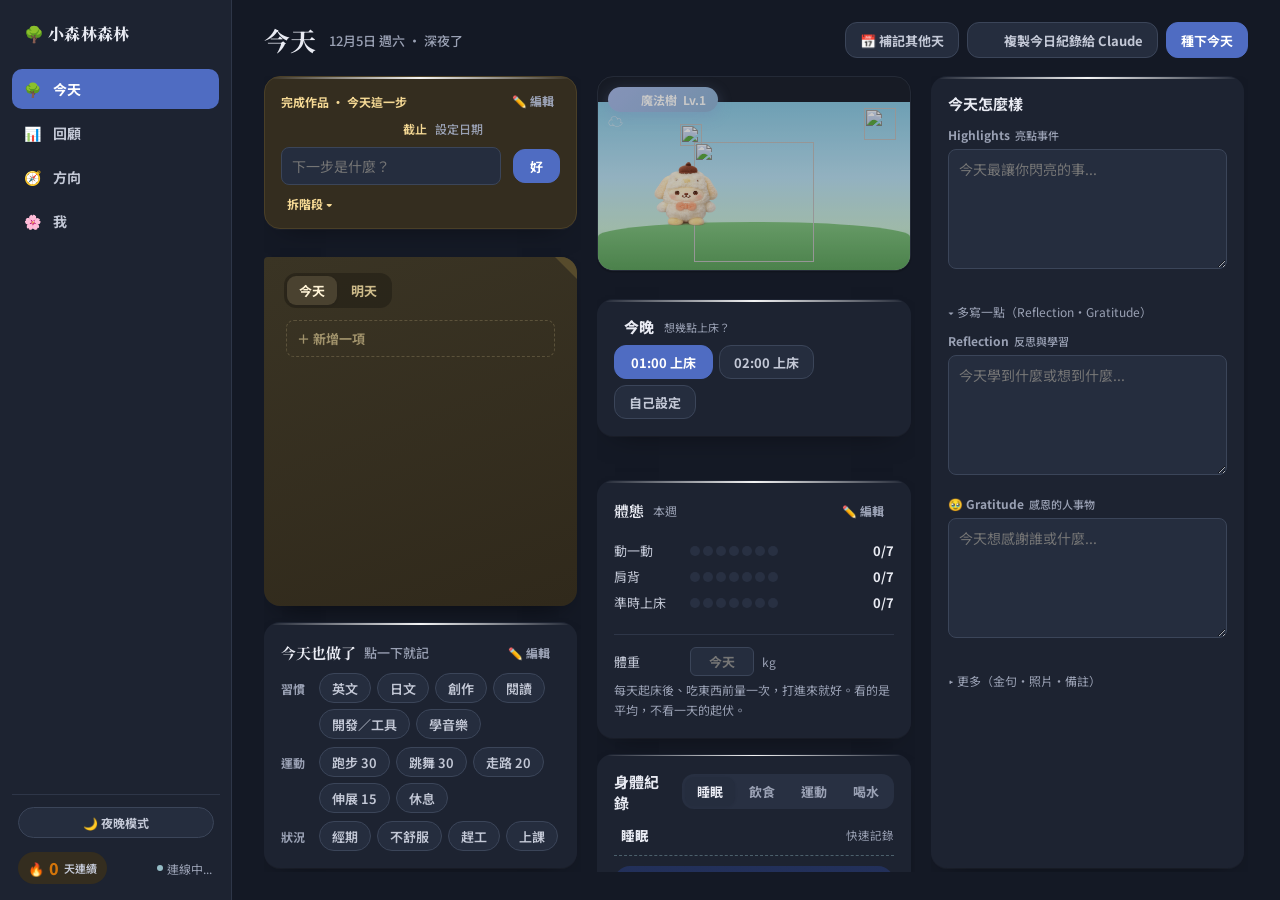
==== commit dbf46550: "Finished goal: one-tap done, hide leftover next-step input (v152) Co-Authored-By: Claude Sonnet 5.5 " ====
--- a/template/index.html
+++ b/template/index.html
@@ -1069,8 +1069,8 @@
 @keyframes pageIn{from{opacity:0;transform:translateY(8px);}to{opacity:1;transform:none;}}
 .page.active{animation:pageIn .22s ease;}
 </style>
-<link rel="stylesheet" href="focus.css?v=151">
-<script src="focus-core.js?v=151"></script>
+<link rel="stylesheet" href="focus.css?v=152">
+<script src="focus-core.js?v=152"></script>
 <style>
 /* ═══ v127 改版：迴圈主軸（今天／回顧／方向／我）═══ */
 .ui2-zone{font-family:'Baloo 2',sans-serif;font-size:13px;font-weight:800;color:var(--tc2);margin:18px 4px 8px;letter-spacing:.5px;}
@@ -1204,7 +1204,7 @@
 .sleep-scene.night .ss-panel{background:rgba(28,36,64,.88)!important;}
 @media(min-width:1300px){.wrap{max-width:1256px;}}
 </style>
-<link rel="stylesheet" href="ds.css?v=151">
+<link rel="stylesheet" href="ds.css?v=152">
 </head>
 <body>
 <!-- 這四個彈窗特意放在 <body> 最前面、所有 <script> 之前：
@@ -1915,7 +1915,7 @@
   el.replaceWith(img);
 }
 const SK='grandol_v7';
-const APP_VER='v151';
+const APP_VER='v152';
 const wdArr=['日','一','二','三','四','五','六'];
 let viewDate=null; // null=今天；'YYYY-MM-DD'=補記模式看的那一天
 // ── 注音／中文輸入法保護 ──────────────────────────────
@@ -8059,6 +8059,6 @@
 
 
 
-<script src="focus.js?v=151"></script>
+<script src="focus.js?v=152"></script>
 </body>
 </html>
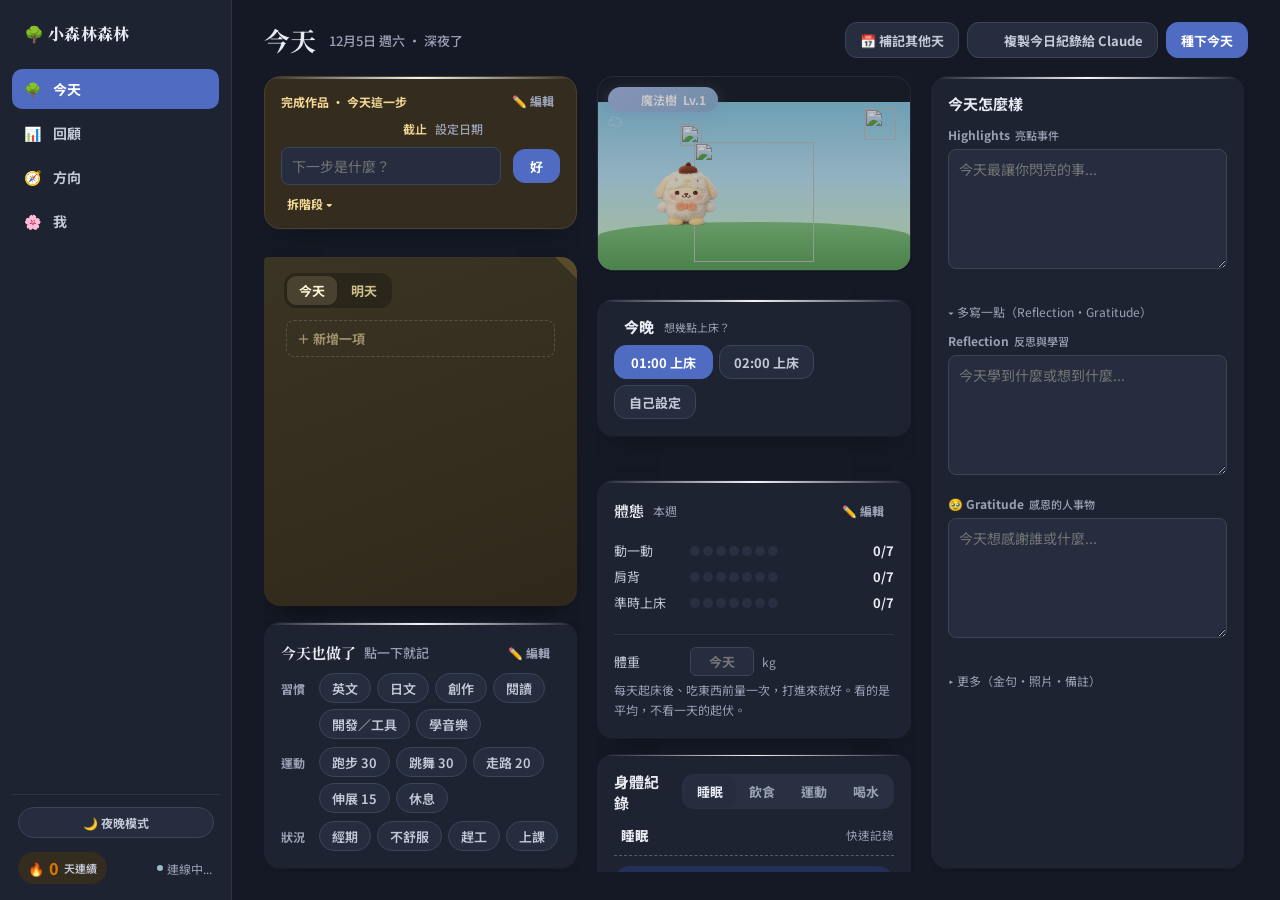
==== commit 0202abba: "Make full backup easy to find (v154) The full-data download was hidden inside the '身體目標・封存・備份' dialo" ====
--- a/template/index.html
+++ b/template/index.html
@@ -1069,8 +1069,8 @@
 @keyframes pageIn{from{opacity:0;transform:translateY(8px);}to{opacity:1;transform:none;}}
 .page.active{animation:pageIn .22s ease;}
 </style>
-<link rel="stylesheet" href="focus.css?v=152">
-<script src="focus-core.js?v=152"></script>
+<link rel="stylesheet" href="focus.css?v=154">
+<script src="focus-core.js?v=154"></script>
 <style>
 /* ═══ v127 改版：迴圈主軸（今天／回顧／方向／我）═══ */
 .ui2-zone{font-family:'Baloo 2',sans-serif;font-size:13px;font-weight:800;color:var(--tc2);margin:18px 4px 8px;letter-spacing:.5px;}
@@ -1204,7 +1204,7 @@
 .sleep-scene.night .ss-panel{background:rgba(28,36,64,.88)!important;}
 @media(min-width:1300px){.wrap{max-width:1256px;}}
 </style>
-<link rel="stylesheet" href="ds.css?v=152">
+<link rel="stylesheet" href="ds.css?v=154">
 </head>
 <body>
 <!-- 這四個彈窗特意放在 <body> 最前面、所有 <script> 之前：
@@ -1838,6 +1838,7 @@
 <div class="gcard">
   <div class="sec-hd">匯出備份</div>
   <p style="font-size:12px;color:var(--tc3);line-height:1.7;margin-bottom:10px;">把所有日記、習慣、TDL、金句整理成一份文字檔下載到裝置，離線也能自己保存一份。</p>
+  <button class="ghost-btn" id="export-json-btn" style="margin-bottom:8px;">⬇ 下載完整備份（全部資料，.json）</button>
   <button class="ghost-btn" id="export-txt-btn" style="margin-bottom:0;">📄 匯出全部紀錄成文字檔</button>
 </div>
 
@@ -1915,7 +1916,7 @@
   el.replaceWith(img);
 }
 const SK='grandol_v7';
-const APP_VER='v152';
+const APP_VER='v154';
 const wdArr=['日','一','二','三','四','五','六'];
 let viewDate=null; // null=今天；'YYYY-MM-DD'=補記模式看的那一天
 // ── 注音／中文輸入法保護 ──────────────────────────────
@@ -7540,6 +7541,7 @@
   if(window.FocusUI)lines.push(...FocusUI.exportLines());
   return lines.join('\n');
 }
+document.getElementById('export-json-btn')?.addEventListener('click',()=>{if(window.FocusUI)FocusUI.downloadFullBackup();});
 const _exportBtn=document.getElementById('export-txt-btn');
 if(_exportBtn)_exportBtn.addEventListener('click',()=>{
   const txt=buildExportText();
@@ -8059,6 +8061,6 @@
 
 
 
-<script src="focus.js?v=152"></script>
+<script src="focus.js?v=154"></script>
 </body>
 </html>
--- a/template/ds.css
+++ b/template/ds.css
@@ -858,3 +858,22 @@
   .dir-bar,.dir-bs{grid-row:2;grid-column:1/-1;}
   .dir-axis{margin-left:6px;margin-right:6px;}
 }
+
+/* 完成慶祝＋完成的作品 */
+.cele{flex-direction:column;overflow:hidden;}
+.cele-cf{position:absolute;inset:0;pointer-events:none;overflow:hidden;}
+.cele-cf i{position:absolute;top:-14px;width:9px;height:14px;border-radius:2px;opacity:.9;animation:cele-fall linear forwards;}
+@keyframes cele-fall{to{transform:translateY(105vh) rotate(720deg);}}
+.cele-box{text-align:center;position:relative;animation:cele-pop .5s cubic-bezier(.2,1.4,.4,1);}
+@keyframes cele-pop{from{transform:scale(.7);opacity:0;}to{transform:none;opacity:1;}}
+.cele-ic{font-size:64px;line-height:1.1;}
+.cele-t{font-family:var(--ds-serif,inherit);font-size:22px;font-weight:800;margin-top:4px;}
+.cele-s{font-size:15px;margin-top:4px;color:var(--ds-ink-2,inherit);}
+.cele-f{display:flex;flex-wrap:wrap;gap:6px;justify-content:center;margin-top:12px;}
+.cele-f span{background:var(--ds-primary-soft,rgba(75,123,236,.12));color:var(--ds-primary,#4B7BEC);border-radius:999px;padding:4px 12px;font-size:13px;font-weight:700;}
+.cele-n{font-size:12px;margin-top:10px;opacity:.65;}
+@media(prefers-reduced-motion:reduce){.cele-cf i,.cele-box{animation:none;}.cele-cf{display:none;}}
+.dir-trophy .tr-row{padding:8px 0;border-top:1px solid var(--ds-line);display:flex;flex-wrap:wrap;gap:4px 10px;align-items:baseline;}
+.dir-trophy .tr-t{font-weight:700;flex:1;min-width:0;}
+.dir-trophy .tr-d{font-size:12px;}
+.dir-trophy .tr-n{flex-basis:100%;font-size:13px;opacity:.8;}
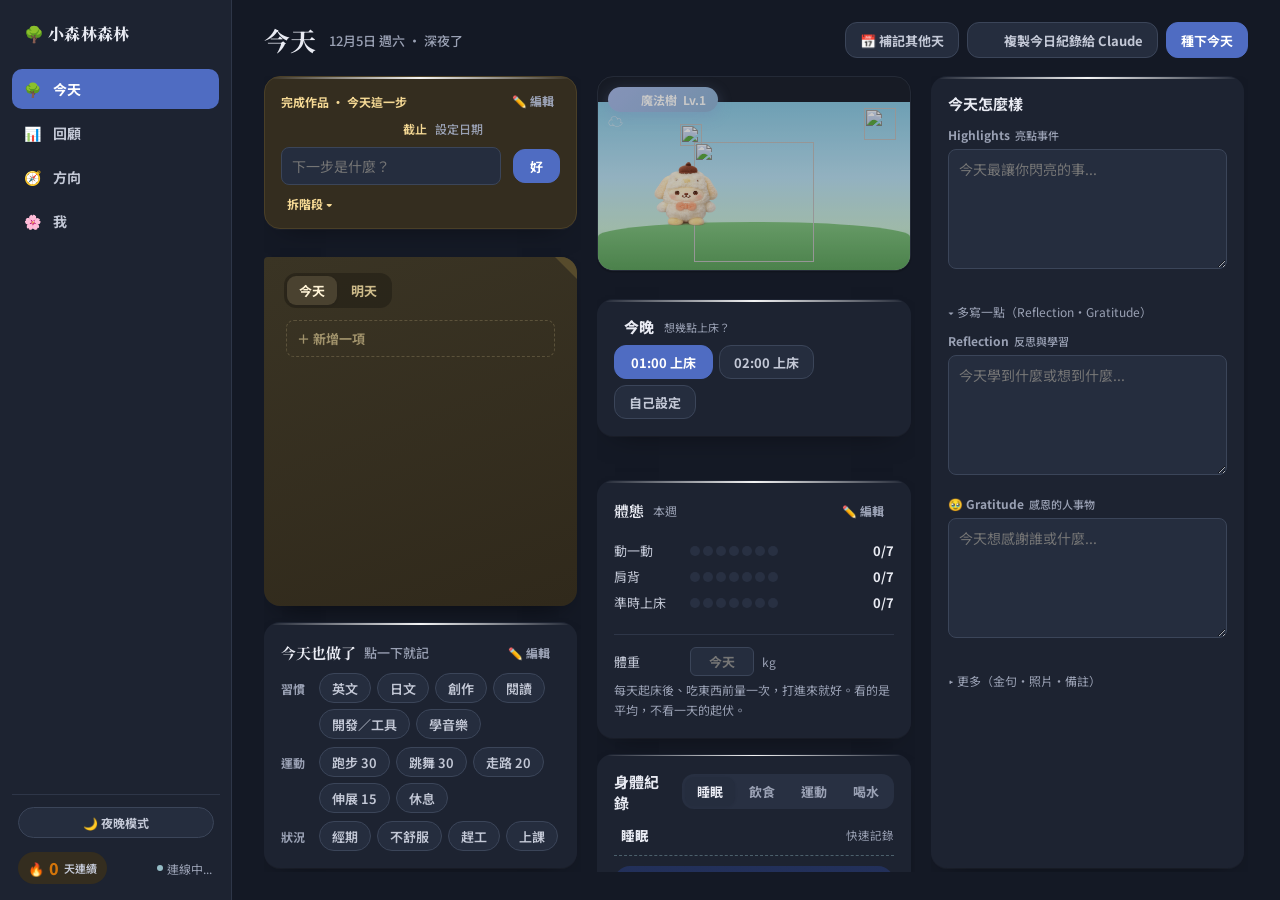
==== commit 51c51285: "Stage editor: up/down arrows to reorder stages (v156) Co-Authored-By: Claude Sonnet 5.5 <noreply@ant" ====
--- a/template/index.html
+++ b/template/index.html
@@ -1069,8 +1069,8 @@
 @keyframes pageIn{from{opacity:0;transform:translateY(8px);}to{opacity:1;transform:none;}}
 .page.active{animation:pageIn .22s ease;}
 </style>
-<link rel="stylesheet" href="focus.css?v=154">
-<script src="focus-core.js?v=154"></script>
+<link rel="stylesheet" href="focus.css?v=156">
+<script src="focus-core.js?v=156"></script>
 <style>
 /* ═══ v127 改版：迴圈主軸（今天／回顧／方向／我）═══ */
 .ui2-zone{font-family:'Baloo 2',sans-serif;font-size:13px;font-weight:800;color:var(--tc2);margin:18px 4px 8px;letter-spacing:.5px;}
@@ -1204,7 +1204,7 @@
 .sleep-scene.night .ss-panel{background:rgba(28,36,64,.88)!important;}
 @media(min-width:1300px){.wrap{max-width:1256px;}}
 </style>
-<link rel="stylesheet" href="ds.css?v=154">
+<link rel="stylesheet" href="ds.css?v=156">
 </head>
 <body>
 <!-- 這四個彈窗特意放在 <body> 最前面、所有 <script> 之前：
@@ -1881,7 +1881,9 @@
 
 <script>
 const DEFAULT_GAS_URL='';
-let GAS_URL=localStorage.getItem('grandol_gas_url')||DEFAULT_GAS_URL;
+// 本機版（tools/local_server.py 提供的頁面會先設 GRANDOL_LOCAL）：資料一律存這台電腦，
+// 不看 localStorage 也不退回雲端預設，換到新網址時才不會寫回 Google Sheet
+let GAS_URL=window.GRANDOL_LOCAL?'/api':(localStorage.getItem('grandol_gas_url')||DEFAULT_GAS_URL);
 // 監督模式（唯讀）：用 VIEW_CODE 登入時後端會回 role:'viewer'，
 // 前端進入唯讀（隱藏編輯 UI＋不發任何寫入）。真正的防線在 GAS：
 // viewer 的任何寫入都會被後端拒絕，這裡只是讓畫面誠實。
@@ -1916,7 +1918,7 @@
   el.replaceWith(img);
 }
 const SK='grandol_v7';
-const APP_VER='v154';
+const APP_VER='v156';
 const wdArr=['日','一','二','三','四','五','六'];
 let viewDate=null; // null=今天；'YYYY-MM-DD'=補記模式看的那一天
 // ── 注音／中文輸入法保護 ──────────────────────────────
@@ -8061,6 +8063,6 @@
 
 
 
-<script src="focus.js?v=154"></script>
+<script src="focus.js?v=156"></script>
 </body>
 </html>
--- a/template/focus.css
+++ b/template/focus.css
@@ -104,7 +104,7 @@
 .tl-step.done{background:rgba(var(--tertiary-rgb),.42);color:var(--ok);}
 .tl-step.done .t{color:var(--ok);}
 .tl-step.next{border-color:var(--secondary);background:rgba(var(--secondary-rgb),.18);color:var(--tc);}
-.fm-row{display:grid;grid-template-columns:minmax(0,1fr) 76px 30px 26px;gap:6px;align-items:center;margin-bottom:6px;}
+.fm-row{display:grid;grid-template-columns:minmax(0,1fr) 76px 30px 26px 26px;gap:6px;align-items:center;margin-bottom:6px;}
 .fm-in{width:100%;border:1.5px solid rgba(var(--secondary-rgb),.3);border-radius:10px;padding:7px 9px;font-family:'Quicksand',sans-serif;
   font-size:13px;color:var(--tc);background:rgba(255,255,255,.8);outline:none;min-width:0;}
 .fm-in:focus{border-color:var(--secondary);}
@@ -125,3 +125,6 @@
 .tl-step.missed .n{text-decoration:line-through;opacity:.7;}
 .sticky-item.is-goal{background:rgba(var(--gold-rgb),.28);border-radius:10px;padding-left:4px;padding-right:4px;}
 .sticky-item.is-goal .sticky-txt b{color:#6B420A;}
+
+.fm-mv{display:flex;flex-direction:column;gap:2px;}
+.fm-mv button{border:0;background:var(--ds-field,#eef1f8);border-radius:6px;font-size:9px;line-height:1;height:19px;padding:0;color:inherit;cursor:pointer;}
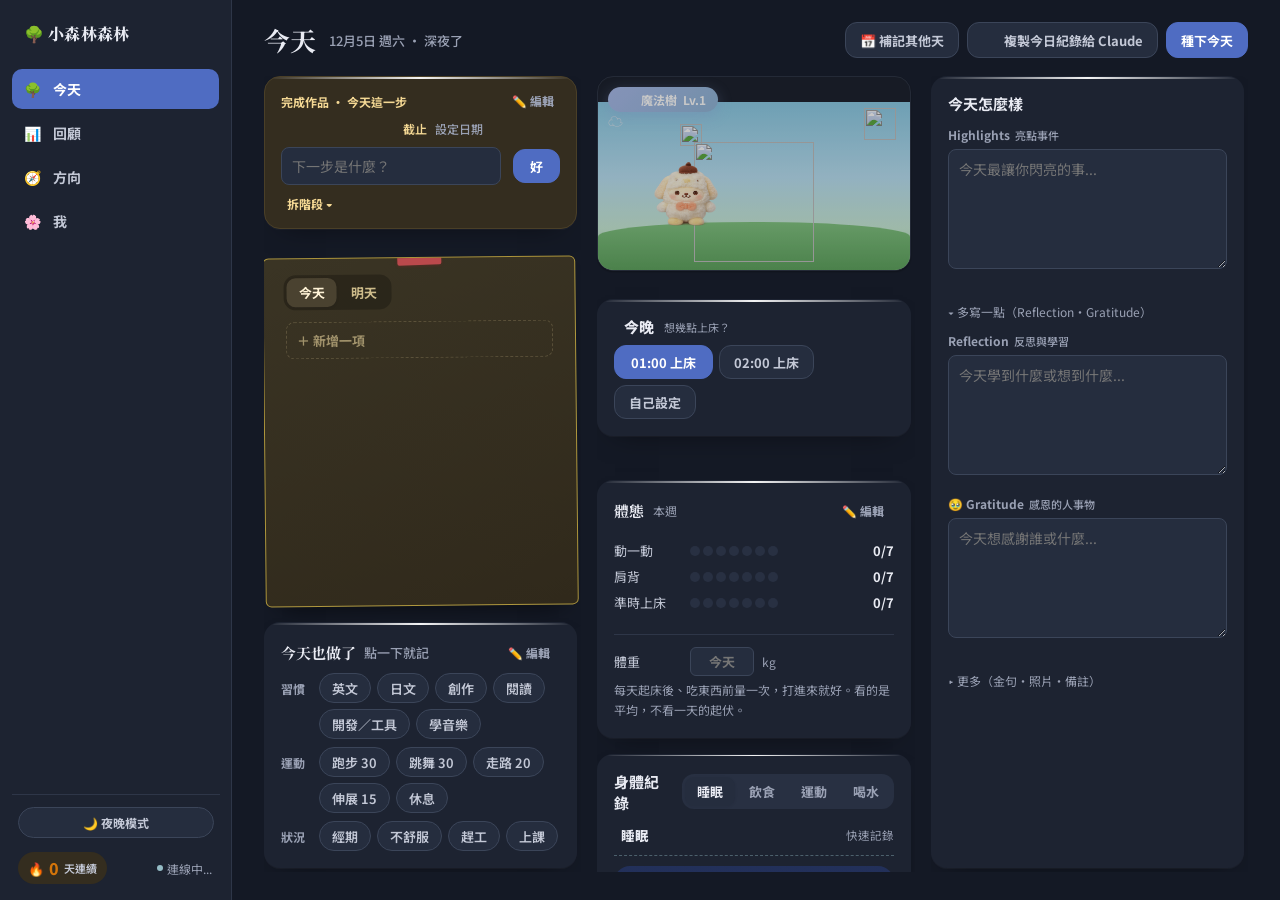
==== commit 91852c39: "Drag to reorder stages like TDL, hide the flag unless set, forest background fixed and paper sticky " ====
--- a/template/index.html
+++ b/template/index.html
@@ -1069,8 +1069,8 @@
 @keyframes pageIn{from{opacity:0;transform:translateY(8px);}to{opacity:1;transform:none;}}
 .page.active{animation:pageIn .22s ease;}
 </style>
-<link rel="stylesheet" href="focus.css?v=156">
-<script src="focus-core.js?v=156"></script>
+<link rel="stylesheet" href="focus.css?v=157">
+<script src="focus-core.js?v=157"></script>
 <style>
 /* ═══ v127 改版：迴圈主軸（今天／回顧／方向／我）═══ */
 .ui2-zone{font-family:'Baloo 2',sans-serif;font-size:13px;font-weight:800;color:var(--tc2);margin:18px 4px 8px;letter-spacing:.5px;}
@@ -1204,7 +1204,7 @@
 .sleep-scene.night .ss-panel{background:rgba(28,36,64,.88)!important;}
 @media(min-width:1300px){.wrap{max-width:1256px;}}
 </style>
-<link rel="stylesheet" href="ds.css?v=156">
+<link rel="stylesheet" href="ds.css?v=157">
 </head>
 <body>
 <!-- 這四個彈窗特意放在 <body> 最前面、所有 <script> 之前：
@@ -1918,7 +1918,7 @@
   el.replaceWith(img);
 }
 const SK='grandol_v7';
-const APP_VER='v156';
+const APP_VER='v157';
 const wdArr=['日','一','二','三','四','五','六'];
 let viewDate=null; // null=今天；'YYYY-MM-DD'=補記模式看的那一天
 // ── 注音／中文輸入法保護 ──────────────────────────────
@@ -3033,7 +3033,7 @@
   if(!box)return;
   box.querySelectorAll(handleSel).forEach(h=>{
     const row=h.closest(rowSel);
-    if(!row)return;
+    if(!row||h._rd)return;h._rd=1;
     // 便利貼本身可以被拖著移動位置，這裡要攔下來，不然會變成整張紙跟著跑
     h.addEventListener('mousedown',e=>e.stopPropagation());
     h.addEventListener('touchstart',e=>e.stopPropagation(),{passive:true});
@@ -8063,6 +8063,6 @@
 
 
 
-<script src="focus.js?v=156"></script>
+<script src="focus.js?v=157"></script>
 </body>
 </html>
--- a/template/focus.css
+++ b/template/focus.css
@@ -104,7 +104,7 @@
 .tl-step.done{background:rgba(var(--tertiary-rgb),.42);color:var(--ok);}
 .tl-step.done .t{color:var(--ok);}
 .tl-step.next{border-color:var(--secondary);background:rgba(var(--secondary-rgb),.18);color:var(--tc);}
-.fm-row{display:grid;grid-template-columns:minmax(0,1fr) 76px 30px 26px 26px;gap:6px;align-items:center;margin-bottom:6px;}
+.fm-row{display:grid;grid-template-columns:14px minmax(0,1fr) 76px 30px 26px;gap:6px;align-items:center;margin-bottom:6px;}
 .fm-in{width:100%;border:1.5px solid rgba(var(--secondary-rgb),.3);border-radius:10px;padding:7px 9px;font-family:'Quicksand',sans-serif;
   font-size:13px;color:var(--tc);background:rgba(255,255,255,.8);outline:none;min-width:0;}
 .fm-in:focus{border-color:var(--secondary);}
@@ -126,5 +126,3 @@
 .sticky-item.is-goal{background:rgba(var(--gold-rgb),.28);border-radius:10px;padding-left:4px;padding-right:4px;}
 .sticky-item.is-goal .sticky-txt b{color:#6B420A;}
 
-.fm-mv{display:flex;flex-direction:column;gap:2px;}
-.fm-mv button{border:0;background:var(--ds-field,#eef1f8);border-radius:6px;font-size:9px;line-height:1;height:19px;padding:0;color:inherit;cursor:pointer;}
--- a/template/ds.css
+++ b/template/ds.css
@@ -877,3 +877,13 @@
 .dir-trophy .tr-t{font-weight:700;flex:1;min-width:0;}
 .dir-trophy .tr-d{font-size:12px;}
 .dir-trophy .tr-n{flex-basis:100%;font-size:13px;opacity:.8;}
+
+/* 雲端版的樣子：森林背景固定不動、便利貼是黃紙＋紅膠帶 */
+:root:not([data-night]) body{background:#D4EEFF!important;}
+:root:not([data-night]) body::before{background:#D4EEFF url('background_web.png') center/cover no-repeat!important;background-image:url('background_web.png')!important;}
+@media(max-width:768px){:root:not([data-night]) body::before{background-image:url('background.png')!important;}}
+@media(display-mode:standalone){:root:not([data-night]) body::before{background-image:url('background.png')!important;}}
+:root:not([data-night]) body::after{display:none!important;}
+.list-card{background:rgba(255,250,200,.97)!important;border:1.5px solid rgba(255,220,80,.6)!important;border-radius:6px!important;box-shadow:3px 6px 18px rgba(180,140,40,.28)!important;transform:rotate(-.6deg);margin-top:10px;}
+.list-card::before{content:''!important;position:absolute;top:-8px!important;left:50%!important;right:auto!important;transform:translateX(-50%) rotate(-1.5deg);width:44px!important;height:15px!important;background:rgba(230,80,90,.75)!important;border:none!important;border-radius:2px;box-shadow:0 1px 3px rgba(150,30,40,.3);}
+@media(prefers-reduced-motion:reduce){.list-card{transform:none;}}
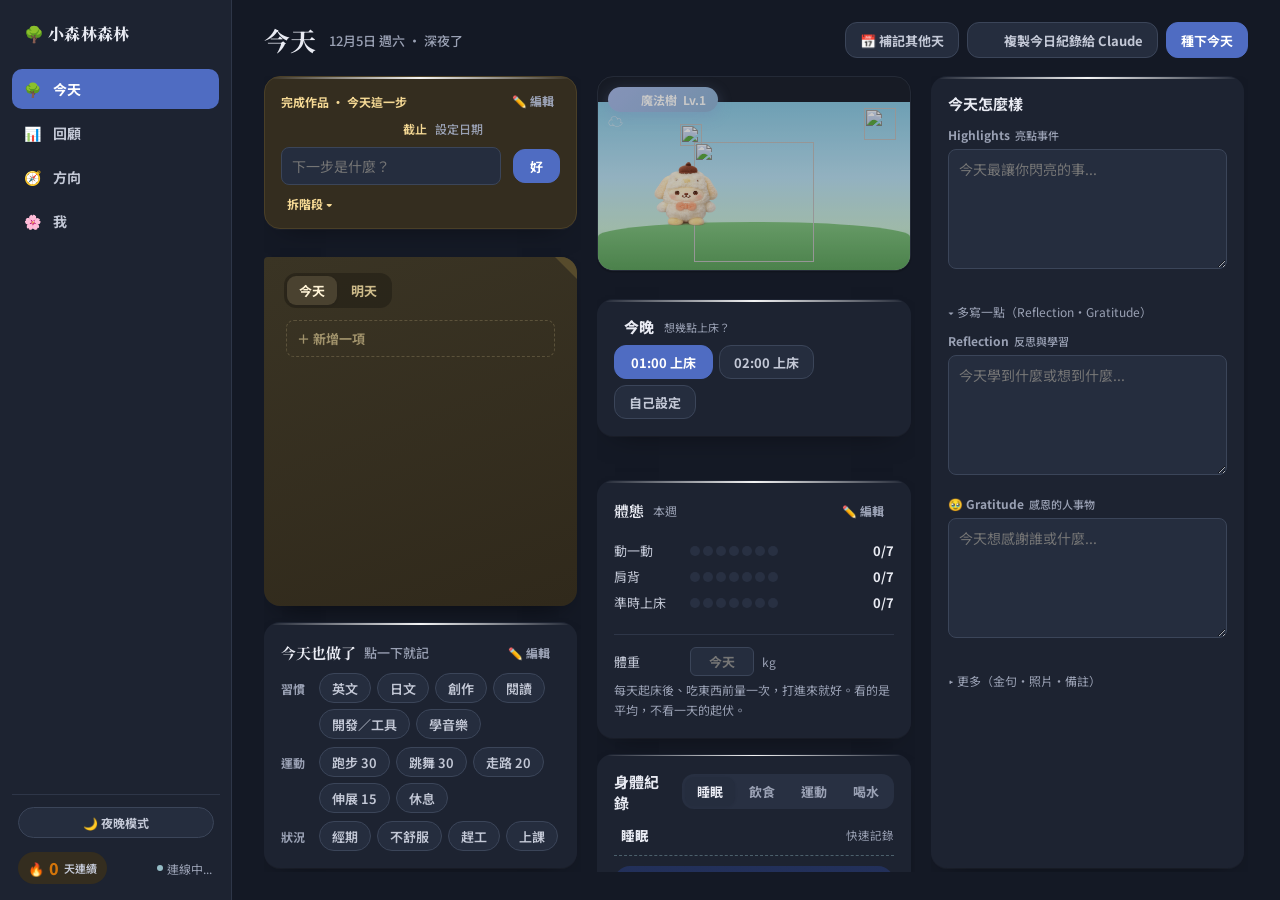
==== commit a7a465e3: "Web version: back to the dotted grey background and the folded-corner sticky note (v158) Co-Authored" ====
--- a/template/index.html
+++ b/template/index.html
@@ -1069,8 +1069,8 @@
 @keyframes pageIn{from{opacity:0;transform:translateY(8px);}to{opacity:1;transform:none;}}
 .page.active{animation:pageIn .22s ease;}
 </style>
-<link rel="stylesheet" href="focus.css?v=157">
-<script src="focus-core.js?v=157"></script>
+<link rel="stylesheet" href="focus.css?v=158">
+<script src="focus-core.js?v=158"></script>
 <style>
 /* ═══ v127 改版：迴圈主軸（今天／回顧／方向／我）═══ */
 .ui2-zone{font-family:'Baloo 2',sans-serif;font-size:13px;font-weight:800;color:var(--tc2);margin:18px 4px 8px;letter-spacing:.5px;}
@@ -1204,7 +1204,7 @@
 .sleep-scene.night .ss-panel{background:rgba(28,36,64,.88)!important;}
 @media(min-width:1300px){.wrap{max-width:1256px;}}
 </style>
-<link rel="stylesheet" href="ds.css?v=157">
+<link rel="stylesheet" href="ds.css?v=158">
 </head>
 <body>
 <!-- 這四個彈窗特意放在 <body> 最前面、所有 <script> 之前：
@@ -1918,7 +1918,7 @@
   el.replaceWith(img);
 }
 const SK='grandol_v7';
-const APP_VER='v157';
+const APP_VER='v158';
 const wdArr=['日','一','二','三','四','五','六'];
 let viewDate=null; // null=今天；'YYYY-MM-DD'=補記模式看的那一天
 // ── 注音／中文輸入法保護 ──────────────────────────────
@@ -8063,6 +8063,6 @@
 
 
 
-<script src="focus.js?v=157"></script>
+<script src="focus.js?v=158"></script>
 </body>
 </html>
--- a/template/ds.css
+++ b/template/ds.css
@@ -877,13 +877,3 @@
 .dir-trophy .tr-t{font-weight:700;flex:1;min-width:0;}
 .dir-trophy .tr-d{font-size:12px;}
 .dir-trophy .tr-n{flex-basis:100%;font-size:13px;opacity:.8;}
-
-/* 雲端版的樣子：森林背景固定不動、便利貼是黃紙＋紅膠帶 */
-:root:not([data-night]) body{background:#D4EEFF!important;}
-:root:not([data-night]) body::before{background:#D4EEFF url('background_web.png') center/cover no-repeat!important;background-image:url('background_web.png')!important;}
-@media(max-width:768px){:root:not([data-night]) body::before{background-image:url('background.png')!important;}}
-@media(display-mode:standalone){:root:not([data-night]) body::before{background-image:url('background.png')!important;}}
-:root:not([data-night]) body::after{display:none!important;}
-.list-card{background:rgba(255,250,200,.97)!important;border:1.5px solid rgba(255,220,80,.6)!important;border-radius:6px!important;box-shadow:3px 6px 18px rgba(180,140,40,.28)!important;transform:rotate(-.6deg);margin-top:10px;}
-.list-card::before{content:''!important;position:absolute;top:-8px!important;left:50%!important;right:auto!important;transform:translateX(-50%) rotate(-1.5deg);width:44px!important;height:15px!important;background:rgba(230,80,90,.75)!important;border:none!important;border-radius:2px;box-shadow:0 1px 3px rgba(150,30,40,.3);}
-@media(prefers-reduced-motion:reduce){.list-card{transform:none;}}
